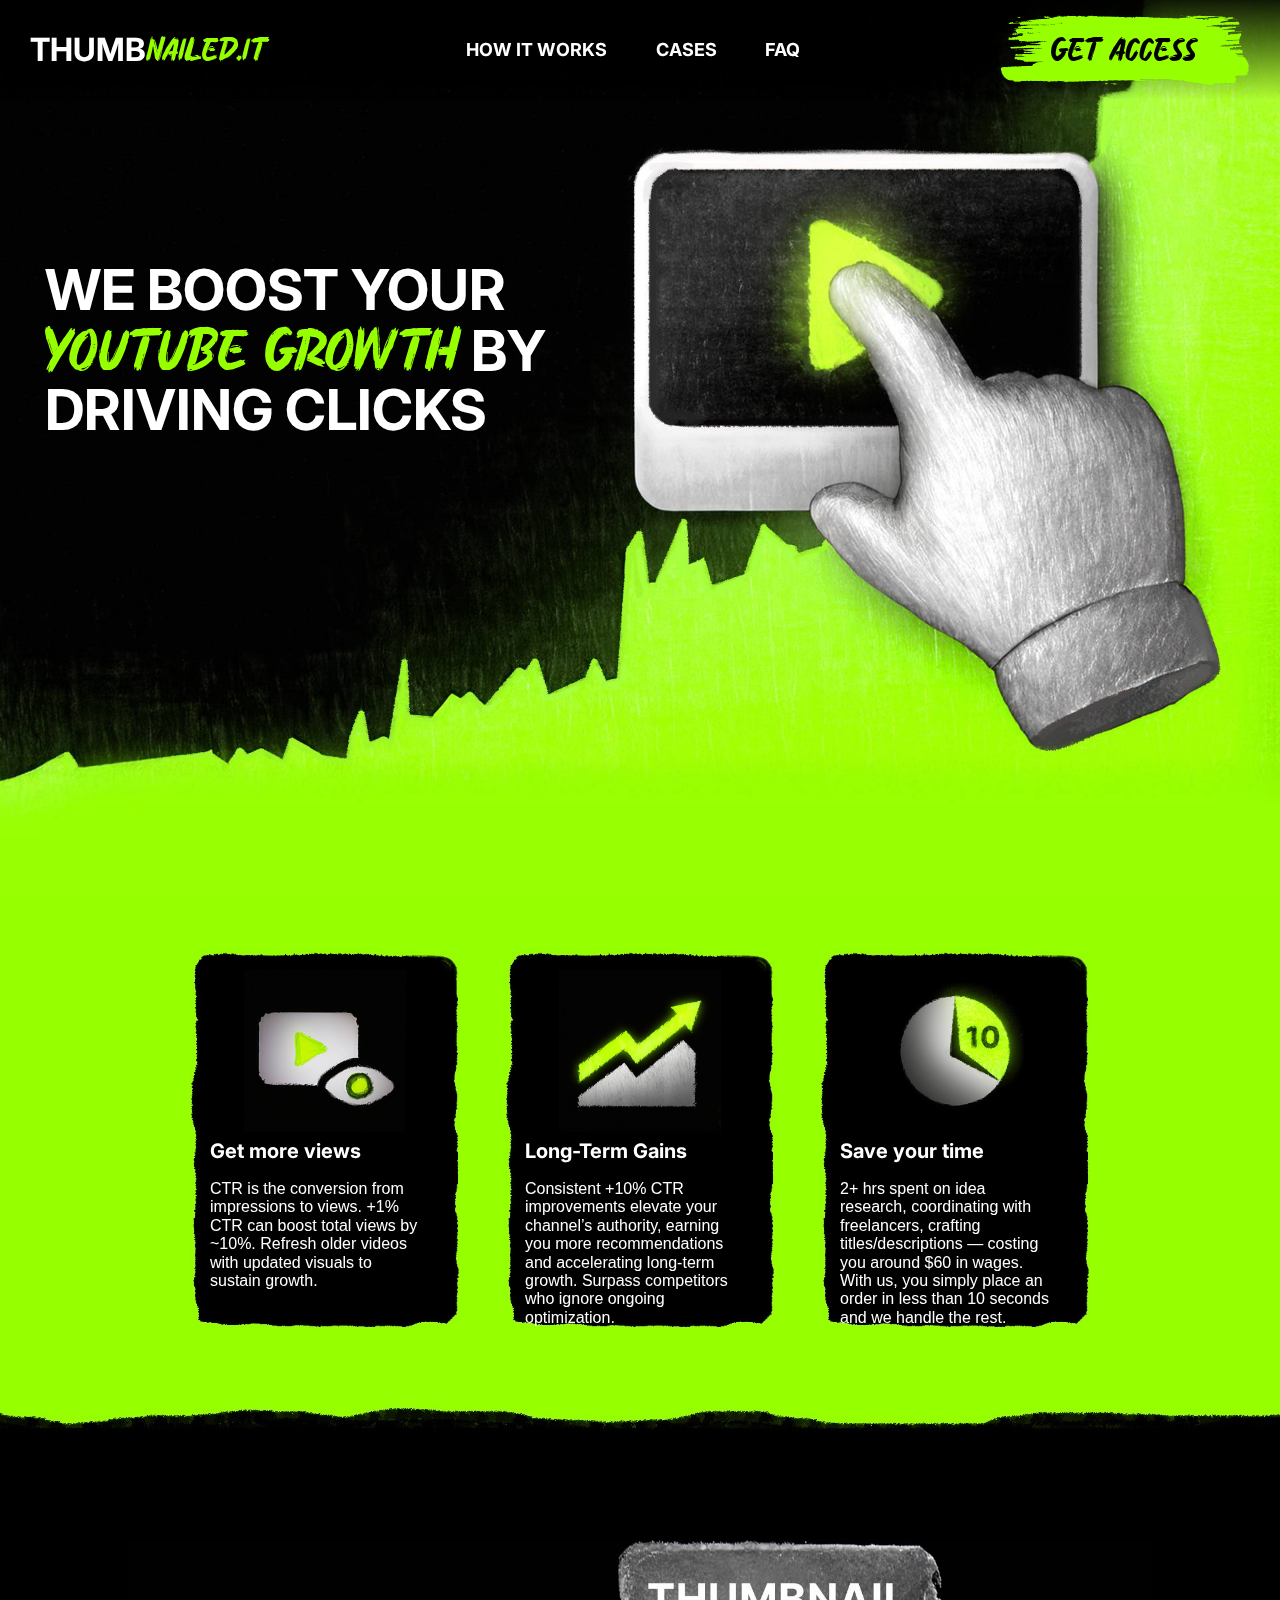
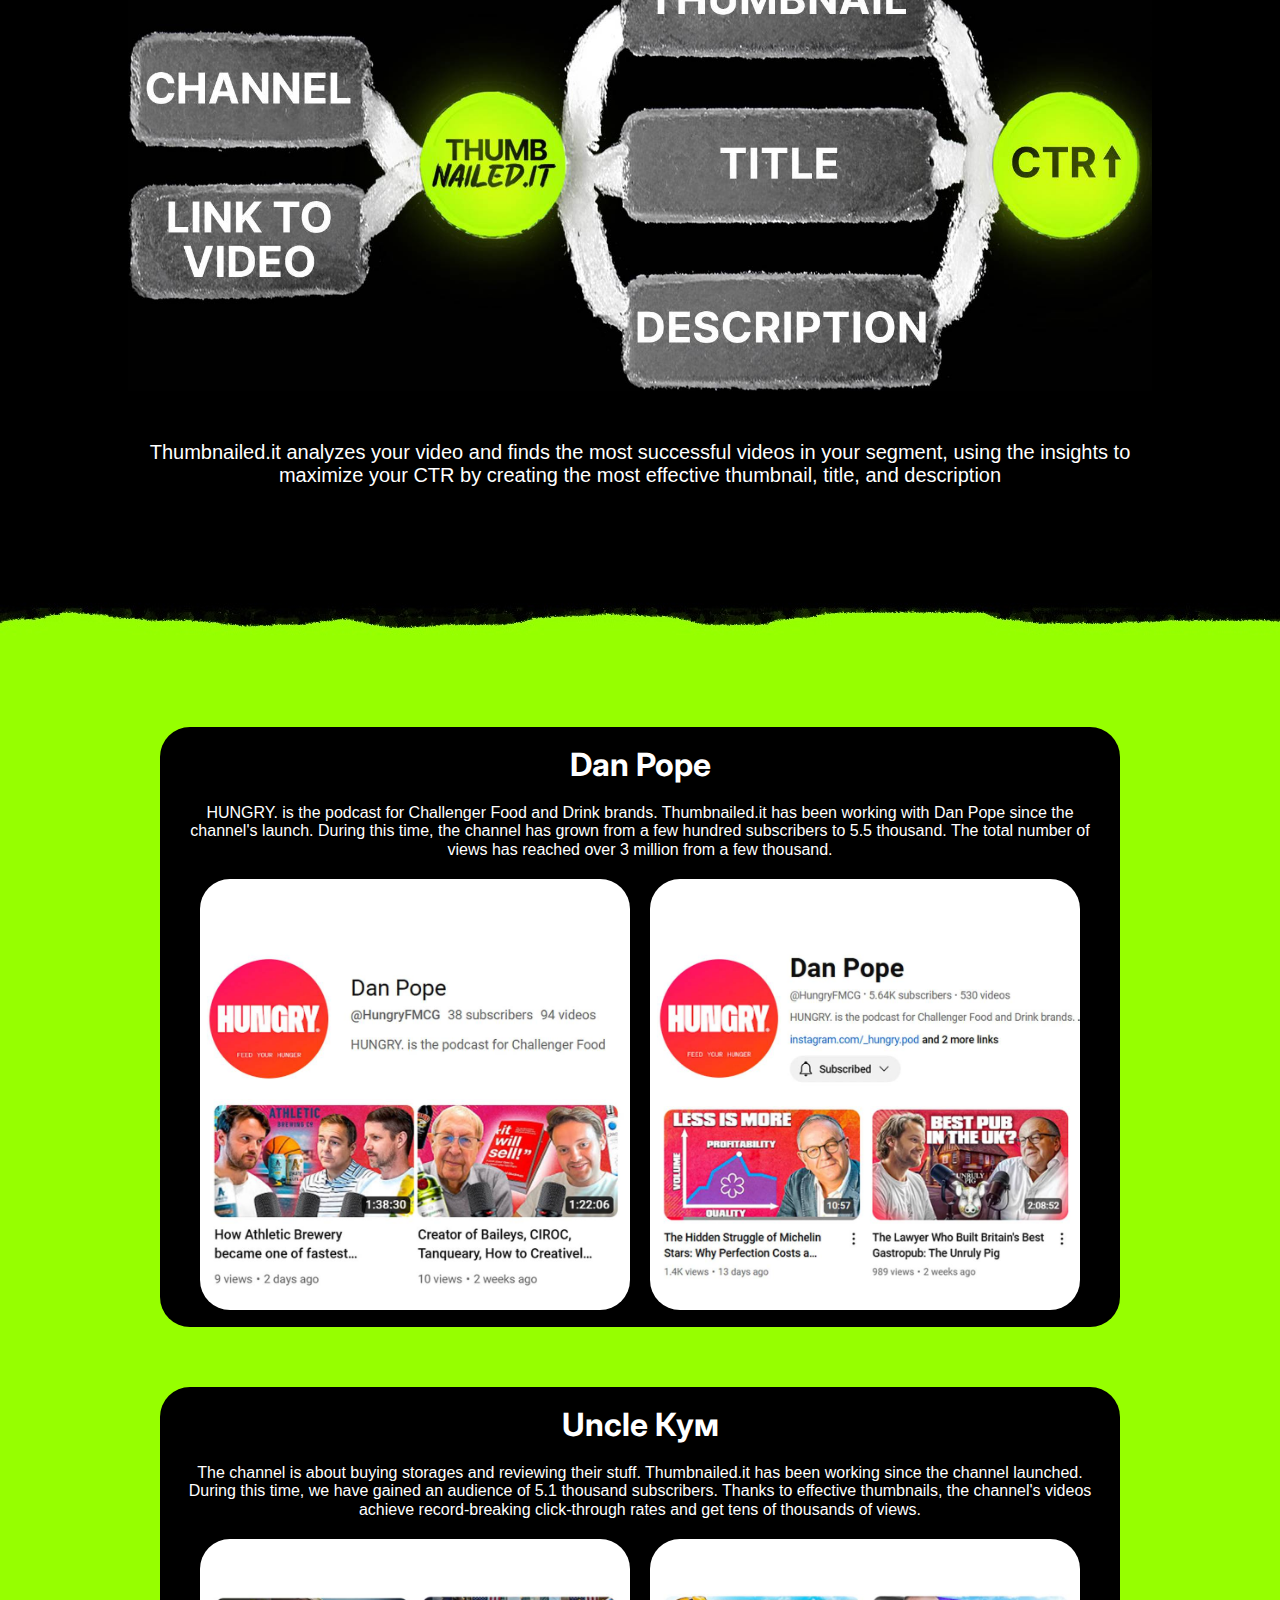
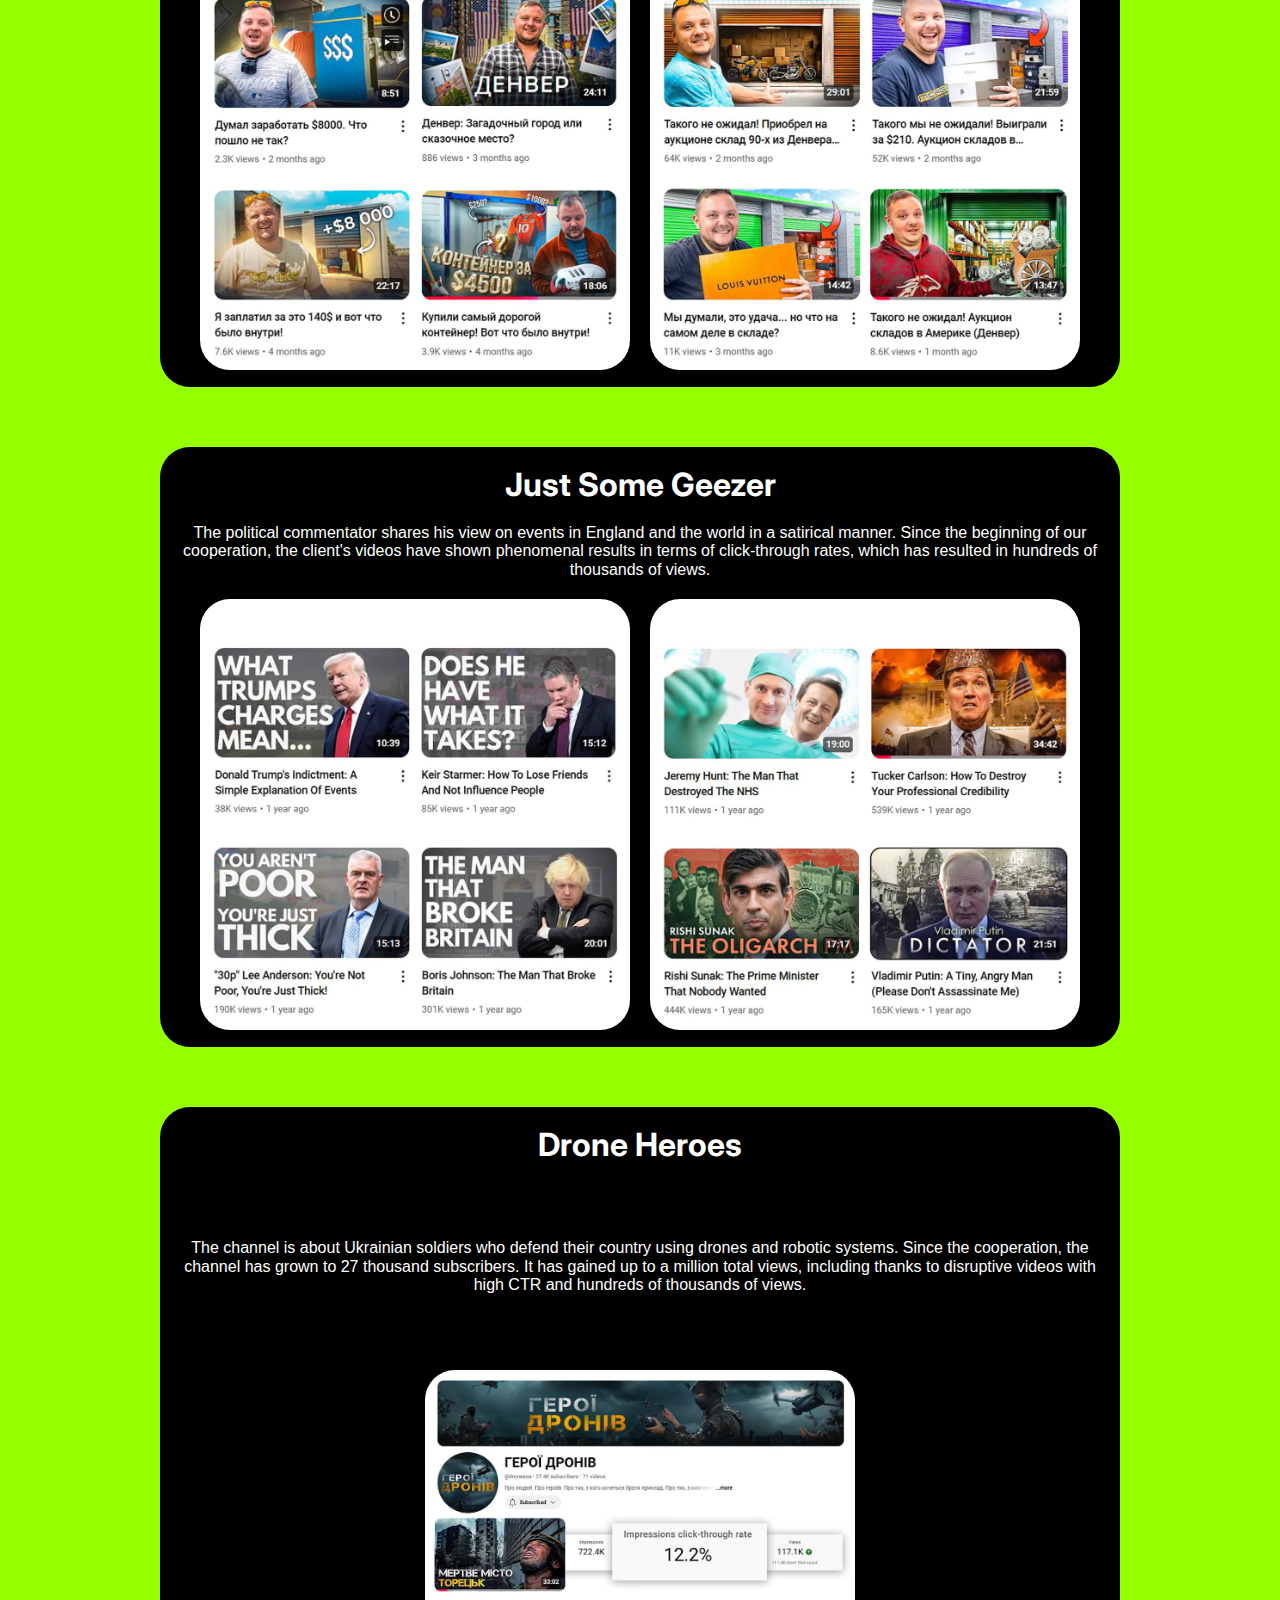
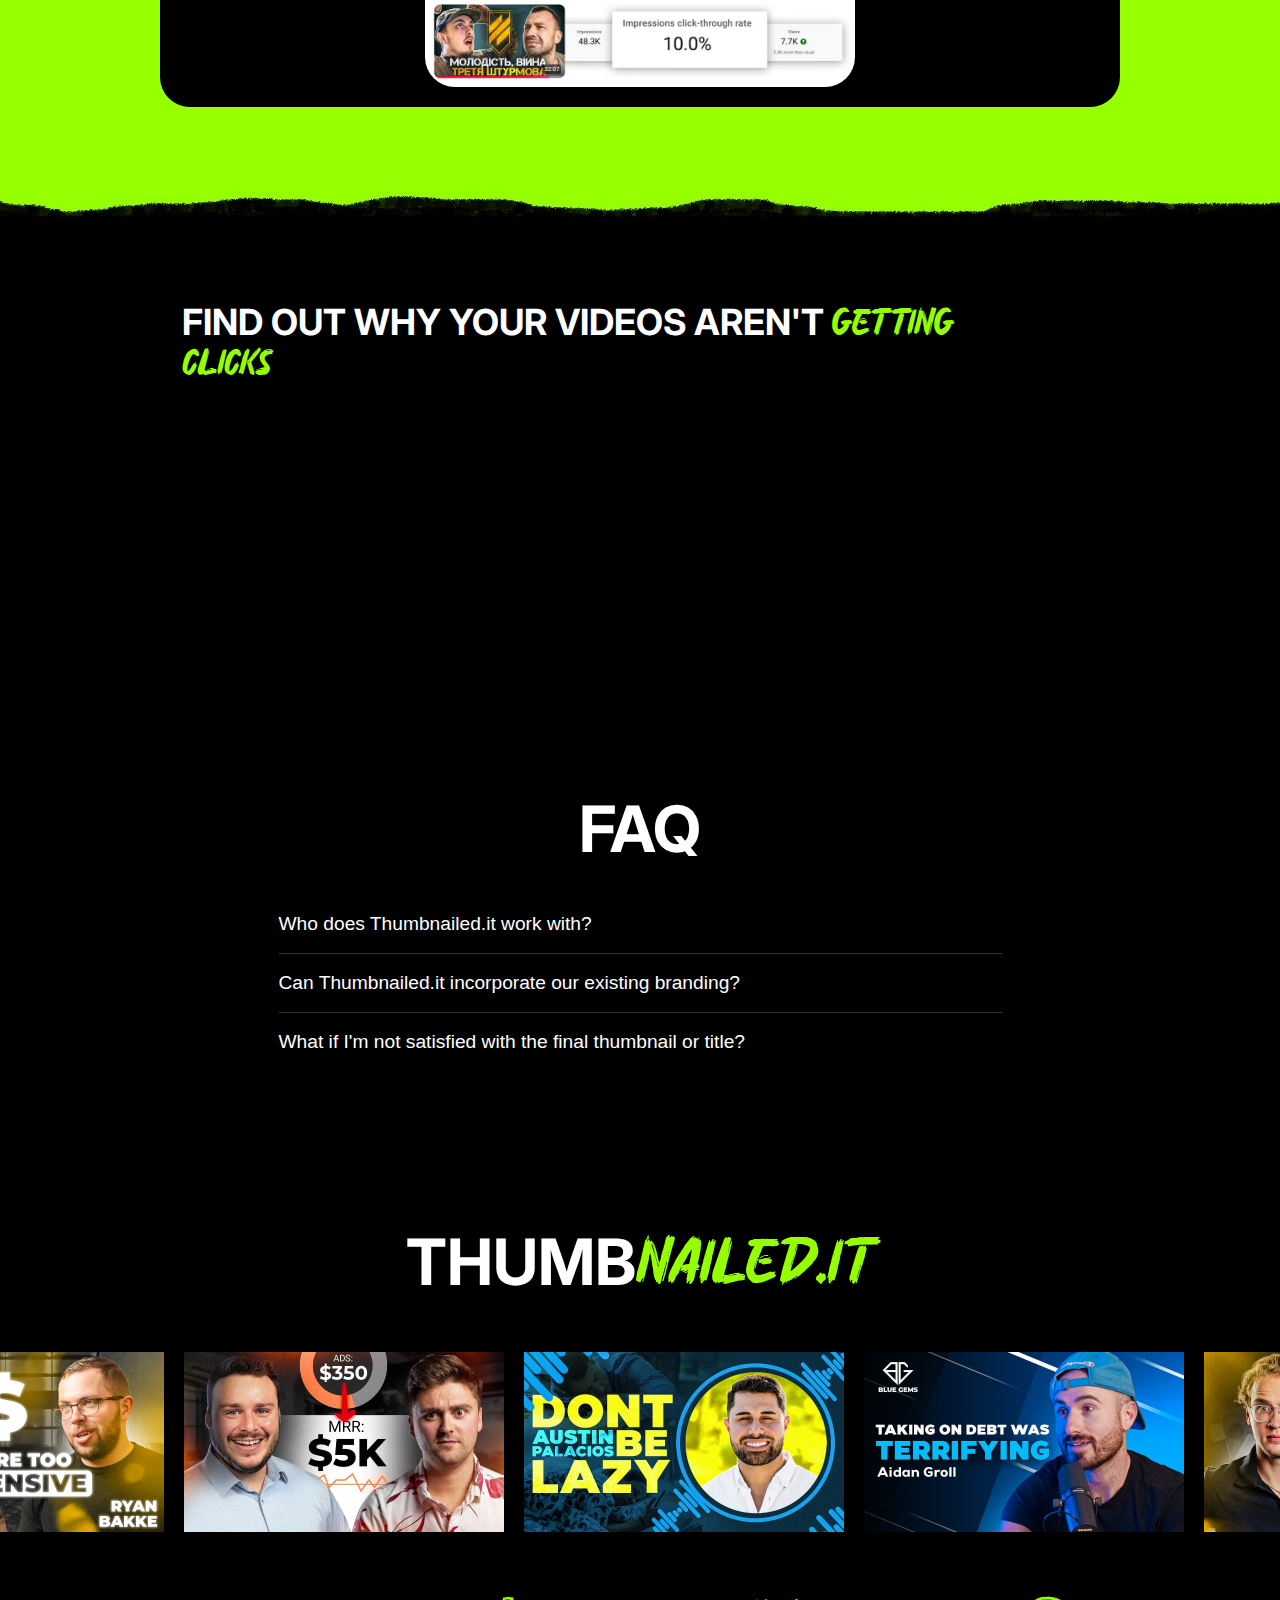
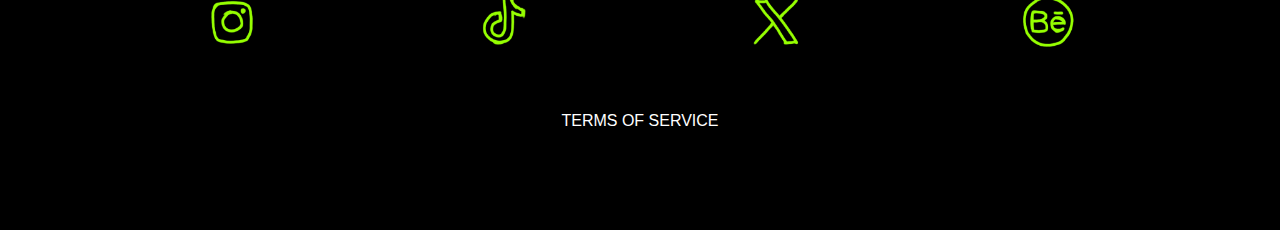
==== index.html @ be65de06 "some changes to check" ====
<!DOCTYPE html>
<html lang="en">
  <head>
    <meta charset="UTF-8" />
    <meta name="viewport" content="width=device-width, initial-scale=1.0" />
    <title>THUMBNAILED.IT</title>
    <link
      href="https://cdn.jsdelivr.net/npm/modern-normalize@2.0.0/modern-normalize.min.css"
      rel="stylesheet"
    />
    <link rel="preconnect" href="https://fonts.googleapis.com" />
    <link rel="preconnect" href="https://fonts.gstatic.com" crossorigin />
    <link
      href="https://fonts.googleapis.com/css2?family=Inter:wght@100..900&display=swap"
      rel="stylesheet"
    />
    <link rel="stylesheet" href="css/main.min.css" />
  </head>
  <body id="main-page">
    <header class="header">
      <div class="container">
        <a href="https://thumbnailed-it.com" class="header-logo__link link">
          <div class="header-logo">
            <p class="header-logo__left">THUMB</p>
            <p class="header-logo__right emp">NAILED.IT</p>
          </div>
        </a>
        <nav>
          <ul class="header-navigation__list list">
            <li class="header-navigation__item">
              <a class="header-navigation__link link" href="#process"
                >HOW IT WORKS</a
              >
            </li>
            <li class="header-navigation__item">
              <a class="header-navigation__link link" href="#cases">CASES</a>
            </li>
            <li class="header-navigation__item">
              <a class="header-navigation__link link" href="#faq">FAQ</a>
            </li>
          </ul>
        </nav>
        <a href="#waitlist" class="link">
          <div class="header-button">
            <p class="header-button__text emp">GET ACCESS</p>
          </div>
        </a>
      </div>
    </header>
    <main>
      <section class="hero">
        <!-- <h1 class="hero-title__mobile">
          MAXIMIZE YOUR
          <span class="hero-title__mobile-emp emp">YOUTUBE PERFORMANCE</span> BY
          OPTIMIZING CTR
        </h1>
        <h1 class="hero-title__desktop">
          MAXIMIZE YOUR
          <span class="hero-title__desktop-emp emp">YOUTUBE PERFORMANCE</span>
          BY OPTIMIZING CTR
        </h1> -->
        <h1 class="hero-title__mobile">
          WE BOOST YOUR
          <span class="hero-title__mobile-emp emp">YOUTUBE GROWTH</span> BY
          DRIVING CLICKS
        </h1>
        <h1 class="hero-title__desktop">
          WE BOOST YOUR
          <span class="hero-title__desktop-emp emp">YOUTUBE GROWTH</span>
          BY DRIVING CLICKS
        </h1>
      </section>
      <section class="benefits">
        <div class="container">
          <div class="benefits-card">
            <img
              class="background"
              src="./images/backgrounds/card-background.jpg"
              alt=""
            />
            <img
              class="card-image"
              src="./images/benefits/benefits-1.jpg"
              alt=""
            />
            <h3 class="card-title">Get more views</h3>
            <p class="card-text">
              CTR is the conversion from impressions to views. +1% CTR can boost
              total views by ~10%. Refresh older videos with updated visuals to
              sustain growth.
            </p>
          </div>
          <div class="benefits-card">
            <img
              class="background"
              src="./images/backgrounds/card-background.jpg"
              alt=""
            />
            <img
              class="card-image"
              src="./images/benefits/benefits-3.jpg"
              alt=""
            />
            <h3 class="card-title">Long-Term Gains</h3>
            <p class="card-text">
              Consistent +10% CTR improvements elevate your channel’s authority,
              earning you more recommendations and accelerating long-term
              growth. Surpass competitors who ignore ongoing optimization.
            </p>
          </div>
          <div class="benefits-card">
            <img
              class="background"
              src="./images/backgrounds/card-background.jpg"
              alt=""
            />
            <img
              class="card-image"
              src="./images/benefits/benefits-2.jpg"
              alt=""
            />
            <h3 class="card-title">Save your time</h3>
            <p class="card-text">
              2+ hrs spent on idea research, coordinating with freelancers,
              crafting titles/descriptions — costing you around $60 in wages.
              With us, you simply place an order in less than 10 seconds and we
              handle the rest.
            </p>
          </div>
        </div>
      </section>
      <div class="curvyline-greenblack"></div>
      <section class="process" id="process">
        <div class="process-container">
          <img
            class="process-desktop"
            src="./images/process/process-desktop.jpg"
            alt=""
          />
          <img
            class="process-mobile"
            src="./images/process/process-mobile.jpg"
            alt=""
          />
          <p class="process-text">
            Thumbnailed.it analyzes your video and finds the most successful
            videos in your segment, using the insights to maximize your CTR by
            creating the most effective thumbnail, title, and description
          </p>
        </div>
      </section>
      <div class="curvyline-blackgreen"></div>
      <section class="cases" id="cases">
        <div class="container">
          <div class="sticky-container">
            <div class="sticky-div">
              <p class="sticky-title">Dan Pope</p>
              <p class="sticky-text">
                HUNGRY. is the podcast for Challenger Food and Drink brands.
                Thumbnailed.it has been working with Dan Pope since the
                channel's launch. During this time, the channel has grown from a
                few hundred subscribers to 5.5 thousand. The total number of
                views has reached over 3 million from a few thousand.
              </p>
              <div class="sticky-wrap">
                <img
                  src="./images/cases/dan-pope-1.jpg"
                  alt=""
                  class="sticky-image"
                />
                <img
                  src="./images/cases/dan-pope-2.jpg"
                  alt=""
                  class="sticky-image"
                />
              </div>
            </div>
            <div class="sticky-div">
              <p class="sticky-title">Uncle Кум</p>
              <p class="sticky-text">
                The channel is about buying storages and reviewing their stuff.
                Thumbnailed.it has been working since the channel launched.
                During this time, we have gained an audience of 5.1 thousand
                subscribers. Thanks to effective thumbnails, the channel's
                videos achieve record-breaking click-through rates and get tens
                of thousands of views.
              </p>
              <div class="sticky-wrap">
                <img
                  src="./images/cases/uncle-1.jpg"
                  alt=""
                  class="sticky-image"
                />
                <img
                  src="./images/cases/uncle-2.jpg"
                  alt=""
                  class="sticky-image"
                />
              </div>
            </div>
            <div class="sticky-div">
              <p class="sticky-title">Just Some Geezer</p>
              <p class="sticky-text">
                The political commentator shares his view on events in England
                and the world in a satirical manner. Since the beginning of our
                cooperation, the client's videos have shown phenomenal results
                in terms of click-through rates, which has resulted in hundreds
                of thousands of views.
              </p>
              <div class="sticky-wrap">
                <img
                  src="./images/cases/craig-1.jpg"
                  alt=""
                  class="sticky-image"
                />
                <img
                  src="./images/cases/craig-2.jpg"
                  alt=""
                  class="sticky-image"
                />
              </div>
            </div>
            <div class="sticky-div">
              <p class="sticky-title">Drone Heroes</p>
              <p class="sticky-text">
                The channel is about Ukrainian soldiers who defend their country
                using drones and robotic systems. Since the cooperation, the
                channel has grown to 27 thousand subscribers. It has gained up
                to a million total views, including thanks to disruptive videos
                with high CTR and hundreds of thousands of views.
              </p>
              <div class="sticky-wrap">
                <img
                  src="./images/cases/drones.jpg"
                  alt=""
                  class="sticky-image"
                />
              </div>
            </div>
          </div>
        </div>
      </section>
      <div class="curvyline-greenblack"></div>
      <section class="waitlist">
        <div class="container">
          <div class="waitlist-form" id="waitlist">
            <p class="waitlist-form__title">
              FIND OUT WHY YOUR VIDEOS AREN'T
              <span class="waitlist-form__title-emp emp">GETTING CLICKS</span>
            </p>
            <iframe
              data-tally-src="https://tally.so/embed/nrGKxM?alignLeft=1&hideTitle=1&transparentBackground=1&dynamicHeight=1"
              loading="lazy"
              width="100%"
              height="100%"
              frameborder="0"
              marginheight="0"
              marginwidth="0"
              title="Wait List Form"
            ></iframe>
            <script>
              var d = document,
                w = "https://tally.so/widgets/embed.js",
                v = function () {
                  "undefined" != typeof Tally
                    ? Tally.loadEmbeds()
                    : d
                        .querySelectorAll("iframe[data-tally-src]:not([src])")
                        .forEach(function (e) {
                          e.src = e.dataset.tallySrc;
                        });
                };
              if ("undefined" != typeof Tally) v();
              else if (d.querySelector('script[src="' + w + '"]') == null) {
                var s = d.createElement("script");
                (s.src = w),
                  (s.onload = v),
                  (s.onerror = v),
                  d.body.appendChild(s);
              }
            </script>
          </div>
          <div class="waitlist-video">
            <div class="waitlist-video__player">
              <video
                autoplay
                muted
                loop
                playsinline
                src="./images/waitlist_video.mp4"
                width="100%"
                height="100%"
              ></video>
            </div>
          </div>
        </div>
      </section>
      <section class="faq">
        <div class="container">
          <div id="faq">
            <h1>FAQ</h1>
            <div class="faq-item pointer">
              <div class="faq-question">Who does Thumbnailed.it work with?</div>
              <div class="faq-answer">
                We are ready to optimize the performance of both channels that
                have already achieved a certain result and want to reach new
                heights, as well as channels that are just staring out. The key
                to success is quality content and consistency. No matter how
                high-quality the thumbnails are, if the video is gray noise, the
                channel wil not succeed under any circumstances. The same
                applies to those bloggers who caught fire with an idea but only
                lasted a couple of months.
              </div>
            </div>
            <div class="faq-item pointer">
              <div class="faq-question">
                Can Thumbnailed.it incorporate our existing branding?
              </div>
              <div class="faq-answer">
                Of course, we will simply design the concepts within your
                existing branding, using it as a basis.
              </div>
            </div>
            <div class="faq-item pointer">
              <div class="faq-question">
                What if I'm not satisfied with the final thumbnail or title?
              </div>
              <div class="faq-answer">
                Despite the fact that we create images with a focus on
                efficiency, everyone has their own design tastes. If you don't
                like the final result, you can make an unlimited number of
                revisions. Please note that in case of custom changes, we cannot
                guarantee maximum efficiency.
              </div>
            </div>
          </div>
        </div>
      </section>
    </main>
    <footer class="footer">
      <div class="footer-container">
        <a href="https://thumbnailed-it.com" class="footer-logo__link link">
          <div class="footer-logo">
            <p class="footer-logo__left">THUMB</p>
            <p class="footer-logo__right emp">NAILED.IT</p>
          </div>
        </a>
        <div class="footer-carousel">
          <div class="footer-carousel__track">
            <img src="./images/footer-carousel/1.jpg" alt="Image 1" />
            <img src="./images/footer-carousel/2.jpg" alt="Image 2" />
            <img src="./images/footer-carousel/3.jpg" alt="Image 3" />
            <img src="./images/footer-carousel/4.jpg" alt="Image 4" />
            <img src="./images/footer-carousel/5.jpg" alt="Image 5" />
            <img src="./images/footer-carousel/6.jpg" alt="Image 6" />
            <img src="./images/footer-carousel/7.jpg" alt="Image 7" />
            <img src="./images/footer-carousel/8.jpg" alt="Image 8" />
            <img src="./images/footer-carousel/9.jpg" alt="Image 9" />
            <img src="./images/footer-carousel/10.jpg" alt="Image 10" />
            <img src="./images/footer-carousel/11.jpg" alt="Image 11" />
            <img src="./images/footer-carousel/12.jpg" alt="Image 12" />
          </div>
        </div>
        <div class="footer-socials__list">
          <a
            href="https://www.instagram.com/thumbnailed.lt/"
            class="footer-socials__image link"
            ><img src="./images/socials-icons/logo-instagram.png" alt=""
          /></a>
          <a
            href="https://www.tiktok.com/@thumbnailed.lt"
            class="footer-socials__image link"
            ><img src="./images/socials-icons/logo-tiktok.png" alt=""
          /></a>
          <a href="https://x.com/" class="footer-socials__image link"
            ><img src="./images/socials-icons/logo-twitter.png" alt=""
          /></a>
          <a href="https://www.behance.net/" class="footer-socials__image link"
            ><img src="./images/socials-icons/logo-behance.png" alt=""
          /></a>
        </div>
        <a href="terms-of-service.html" class="footer-terms__link link"
          >TERMS OF SERVICE</a
        >
      </div>
    </footer>
    <script src="./js/faq.js"></script>
    <script src="./js/footer-carousel.js"></script>
  </body>
</html>
---- css/main.min.css ----
html{scroll-behavior:smooth}@font-face{font-family:"Inter";src:url("../fonts/Inter.woff2") format("woff2"),url("../fonts/Inter.woff") format("woff"),url("../fonts/Inter.ttf") format("truetype");font-weight:normal;font-style:normal;font-display:swap}@font-face{font-family:"HYPEGOALS";src:url("../fonts/HYPEGOALS.woff2") format("woff2"),url("../fonts/HYPEGOALS.woff") format("woff"),url("../fonts/HYPEGOALS.TTF") format("truetype");font-weight:normal;font-style:normal;font-display:swap}body{font-family:"Inter",sans-serif;font-weight:normal;font-style:normal;-webkit-font-smoothing:antialiased;-moz-osx-font-smoothing:grayscale;text-rendering:optimizeLegibility;color:var(--white);background-color:var(--black)}body::-webkit-scrollbar{display:none}.emp{font-family:"HYPEGOALS",sans-serif;font-weight:normal;font-style:normal;-webkit-font-smoothing:antialiased;-moz-osx-font-smoothing:grayscale;text-rendering:optimizeLegibility;letter-spacing:normal;color:var(--green)}.list{list-style:none}.link{text-decoration:none}.pointer{cursor:pointer}.no-scroll{overflow:hidden}p,h1,h2,h3,h4,h5,h6{margin:0;padding:0}ul{margin:0;padding:0}img{display:block;max-width:100%;height:auto}:root{--black: #000000;--white: #ffffff;--green: #96ff00}.container{width:100%;padding-left:15px;padding-right:15px;margin-left:auto;margin-right:auto}@media screen and (min-width: 320px){.container{width:320px}}@media screen and (min-width: 425px){.container{width:425px}}@media screen and (min-width: 768px){.container{width:768px;padding-left:30px;padding-right:30px}}@media screen and (min-width: 1024px){.container{width:1024px}}@media screen and (min-width: 1440px){.container{width:1440px;padding-left:45px;padding-right:45px}}.header{background:linear-gradient(to bottom, rgba(0, 0, 0, 0.9) 0%, rgba(0, 0, 0, 0) 100%)}#main-page .header{position:fixed;top:0;left:0;right:0;z-index:1000}.header .container{display:flex;justify-content:center;align-items:center;width:100%;height:80px}@media screen and (min-width: 320px){.header .container{justify-content:space-between}}@media screen and (min-width: 768px){.header .container{height:100px}}.header-logo{display:none}@media screen and (min-width: 320px){.header-logo{display:flex;justify-content:center;align-items:center}}.header-logo__link{padding-top:15px;padding-bottom:15px}@media screen and (min-width: 320px){.header-logo__left{font-size:16px;font-weight:700;color:var(--white)}}@media screen and (min-width: 425px){.header-logo__left{font-size:20px}}@media screen and (min-width: 768px){.header-logo__left{font-size:27px}}@media screen and (min-width: 1024px){.header-logo__left{font-size:32px}}@media screen and (min-width: 320px){.header-logo__right{font-size:19px}}@media screen and (min-width: 425px){.header-logo__right{font-size:23px}}@media screen and (min-width: 768px){.header-logo__right{font-size:32px}}@media screen and (min-width: 1024px){.header-logo__right{font-size:35px}}.header-navigation__list{display:none}@media screen and (min-width: 1024px){.header-navigation__list{display:flex;justify-content:center;align-items:center;gap:calc(30px + 30*(100vw - 1024px)/416)}}.header-navigation__link{font-size:18px;font-weight:700;color:var(--white)}@media screen and (min-width: 1440px){.header-navigation__link{font-size:22px}}.header-button{display:flex;justify-content:center;align-items:center;background-image:url(..//../images/button-background/header-button.png);background-repeat:no-repeat;background-size:cover;background-position:center;width:150px;height:40px;transition-property:scale;transition-duration:300ms;transition-timing-function:cubic-bezier(0.44, 0, 0.56, 1)}@media screen and (min-width: 320px){.header-button{width:125px;height:36px}}@media screen and (min-width: 425px){.header-button{width:150px;height:40px}}@media screen and (min-width: 768px){.header-button{width:200px;height:57px}}@media screen and (min-width: 1024px){.header-button{width:250px;height:72px}}.header-button:hover{scale:1.05}.header-button__text{font-size:23px;color:var(--black)}@media screen and (min-width: 320px){.header-button__text{font-size:19px}}@media screen and (min-width: 425px){.header-button__text{font-size:23px}}@media screen and (min-width: 768px){.header-button__text{font-size:32px}}@media screen and (min-width: 1024px){.header-button__text{font-size:35px}}.hero{width:100%;height:100vh;display:flex;justify-content:center;align-items:center;background-image:url(..//../images/hero/hero-mobile.jpg);background-size:cover;background-position:center}@media screen and (min-width: 680px){.hero{background-image:url(..//../images/hero/hero-smalldesktop.jpg)}}@media screen and (min-width: 768px){.hero{justify-content:start;padding-left:45px;padding-bottom:200px}}@media screen and (min-width: 1440px){.hero{background-image:url(..//../images/hero/hero-desktop.jpg);padding-bottom:250px}}.hero-title__mobile{position:absolute;top:15%;left:50%;transform:translateX(-50%);text-shadow:4px 4px 10px rgba(0,0,0,.8),0px 0px 15px rgba(0,0,0,.6);line-height:1;width:85%;font-size:8vw;text-align:center}@media screen and (min-width: 768px){.hero-title__mobile{display:none}}.hero-title__mobile-emp{font-size:9.4vw}.hero-title__desktop{display:none}@media screen and (min-width: 768px){.hero-title__desktop{line-height:1;display:block;width:44%;font-size:5vw}}@media screen and (min-width: 1024px){.hero-title__desktop{width:48%;font-size:4.4vw}}@media screen and (min-width: 768px){.hero-title__desktop-emp{font-size:5.8vw}}@media screen and (min-width: 1024px){.hero-title__desktop-emp{font-size:5vw}}.benefits{background-color:var(--green);height:fit-content}@media screen and (min-width: 425px){.benefits{padding-top:50px;padding-bottom:50px}}@media screen and (min-width: 1440px){.benefits{padding-top:100px;padding-bottom:100px}}.benefits .container{display:flex;justify-content:space-between;align-items:center;flex-direction:column}@media screen and (min-width: 768px){.benefits .container{flex-direction:row;max-width:720px}}@media screen and (min-width: 1024px){.benefits .container{max-width:960px}}@media screen and (min-width: 1440px){.benefits .container{max-width:1350px}}.benefits-card{position:relative;overflow:hidden;aspect-ratio:393/552;width:100%}@media screen and (min-width: 320px){.benefits-card{width:270px}}@media screen and (min-width: 425px){.benefits-card{width:360px}}@media screen and (min-width: 768px){.benefits-card{width:210px}}@media screen and (min-width: 1024px){.benefits-card{width:270px}}@media screen and (min-width: 1440px){.benefits-card{width:393px}}.benefits-card .background{position:absolute;top:0;left:0;width:100%;height:100%;object-fit:cover;z-index:1}.benefits-card .card-image{position:absolute;left:50%;transform:translateX(-50%);z-index:2;width:70%;top:15px}@media screen and (min-width: 320px){.benefits-card .card-image{width:70%;top:20px}}@media screen and (min-width: 425px){.benefits-card .card-image{width:70%;top:20px}}@media screen and (min-width: 768px){.benefits-card .card-image{width:70%;top:10px}}@media screen and (min-width: 1024px){.benefits-card .card-image{width:60%;top:20px}}@media screen and (min-width: 1440px){.benefits-card .card-image{width:70%}}.benefits-card .card-title{position:absolute;font-size:18px;font-weight:bold;z-index:2;top:220px;left:20px}@media screen and (min-width: 320px){.benefits-card .card-title{top:200px;left:20px}}@media screen and (min-width: 425px){.benefits-card .card-title{top:300px;left:30px;font-size:24px}}@media screen and (min-width: 768px){.benefits-card .card-title{top:160px;left:20px;font-size:18px}}@media screen and (min-width: 1024px){.benefits-card .card-title{top:190px;left:20px;font-size:20px}}@media screen and (min-width: 1440px){.benefits-card .card-title{top:300px;left:30px;font-size:32px}}.benefits-card .card-text{position:absolute;width:80%;z-index:2;top:260px;left:20px}@media screen and (min-width: 320px){.benefits-card .card-text{top:240px;left:20px}}@media screen and (min-width: 425px){.benefits-card .card-text{top:350px;left:30px}}@media screen and (min-width: 768px){.benefits-card .card-text{top:190px;left:20px;font-size:12px}}@media screen and (min-width: 1024px){.benefits-card .card-text{top:230px;left:20px;font-size:16px}}@media screen and (min-width: 1440px){.benefits-card .card-text{top:380px;left:30px;font-size:18px}}.curvyline-greenblack{width:100%;height:60px;background-image:url(..//../images/backgrounds/backgroundline-1.jpg);background-repeat:no-repeat;background-size:cover;background-position:center}.curvyline-blackgreen{width:100%;height:60px;background-image:url(..//../images/backgrounds/backgroundline-2.jpg);background-repeat:no-repeat;background-size:cover;background-position:center}.process-container{display:flex;flex-direction:column;align-items:center;padding-top:100px;padding-bottom:100px}.process-desktop{display:none}@media screen and (min-width: 768px){.process-desktop{display:block;width:80%;height:auto;max-width:1440px;margin-bottom:50px}}.process-mobile{width:80%;height:auto;max-width:690px;margin-bottom:30px}@media(min-width: 767px){.process-mobile{display:none}}.process-text{width:80%;text-align:center}@media screen and (min-width: 320px){.process-text{font-size:14px;max-width:390px}}@media screen and (min-width: 425px){.process-text{font-size:16px;max-width:690px}}@media screen and (min-width: 768px){.process-text{font-size:18px;max-width:960px}}@media screen and (min-width: 1024px){.process-text{max-width:1024px;font-size:20px}}html{scroll-padding-top:80px}.cases{background-color:var(--green)}.cases .container{display:flex;flex-direction:column;align-items:center}.sticky-container{position:relative;height:fit-content;padding-top:20px}.sticky-div{display:flex;justify-content:space-between;align-items:center;flex-direction:column;gap:20px;position:sticky;top:80px;aspect-ratio:1200/684;width:100%;height:fit-content;margin:30px 0;padding:20px;background-color:var(--black);border-radius:30px;font-size:1.5rem;z-index:1}@media screen and (min-width: 768px){.sticky-div{width:720px;height:500px;top:120px}}@media screen and (min-width: 1024px){.sticky-div{width:960px;height:600px;margin:60px 0}}@media screen and (min-width: 1440px){.sticky-div{width:1024px;height:640px}}@media screen and (max-width: 768px){.sticky-div{position:relative;top:auto}}.sticky-title{font-size:28px;font-weight:700}@media screen and (min-width: 768px){.sticky-title{font-size:32px}}.sticky-text{font-size:16px;text-align:center}@media screen and (min-width: 768px){.sticky-text{font-size:14px}}@media screen and (min-width: 1024px){.sticky-text{font-size:16px}}.sticky-wrap{display:flex;justify-content:center;align-items:center;gap:20px;flex-direction:column}@media screen and (min-width: 768px){.sticky-wrap{flex-direction:row}}.sticky-image{width:100%;border-radius:30px}@media screen and (min-width: 768px){.sticky-image{width:calc((100% - 60px)/2)}}.waitlist{padding-top:60px}.waitlist .container{display:flex;flex-direction:column;align-items:center;gap:30px}@media screen and (min-width: 1440px){.waitlist .container{flex-direction:row;gap:120px}}.waitlist .container .waitlist-form{display:flex;flex-direction:column;justify-content:center}.waitlist-form{width:100%;padding:15px}@media screen and (min-width: 1440px){.waitlist-form{width:calc((100% - 120px)/2)}}.waitlist-form__title{font-weight:700;line-height:1;margin-left:9px;margin-bottom:10px;font-size:24px}@media screen and (min-width: 425px){.waitlist-form__title{font-size:36px}}@media screen and (min-width: 768px){.waitlist-form__title{width:90%;font-size:48px}}@media screen and (min-width: 1024px){.waitlist-form__title{font-size:36px}}@media screen and (min-width: 1440px){.waitlist-form__title{font-size:48px}}@media screen and (min-width: 320px){.waitlist-form__title-emp{font-size:28px}}@media screen and (min-width: 425px){.waitlist-form__title-emp{font-size:42px}}@media screen and (min-width: 768px){.waitlist-form__title-emp{font-size:56px}}@media screen and (min-width: 1024px){.waitlist-form__title-emp{font-size:40px}}@media screen and (min-width: 1440px){.waitlist-form__title-emp{font-size:56px}}.waitlist-video{display:flex;align-items:center;width:90%}@media screen and (min-width: 768px){.waitlist-video{width:70%}}@media screen and (min-width: 1024px){.waitlist-video{width:50%}}@media screen and (min-width: 1440px){.waitlist-video{width:calc((100% - 120px)/2)}}.waitlist-video__player{width:90%}#faq{width:80%;margin:50px auto;text-align:center}#faq h1{font-size:64px;margin-bottom:30px}#faq .faq-item{text-align:left;border-bottom:1px solid rgba(255,255,255,.2);padding:15px 0}#faq .faq-item:last-child{border-bottom:none}#faq .faq-item .faq-question{font-size:1.2em}#faq .faq-item .faq-answer{font-size:1em;max-height:0;overflow:hidden;transition:max-height .3s ease,padding .3s ease;margin-top:0;padding:0 0;color:var(--white)}@media screen and (min-width: 425px){#faq{width:95%}#faq h1{font-size:50px}#faq .faq-item{padding:12px 0}#faq .faq-item .faq-question{font-size:1.1em}#faq .faq-item .faq-answer{font-size:1em}}@media screen and (min-width: 768px){#faq{width:85%}#faq h1{font-size:58px}#faq .faq-item{padding:15px 0}#faq .faq-item .faq-question{font-size:1.15em}#faq .faq-item .faq-answer{font-size:1.05em}}@media screen and (min-width: 1024px){#faq{width:75%}#faq h1{font-size:64px}#faq .faq-item{padding:18px 0}#faq .faq-item .faq-question{font-size:1.2em}#faq .faq-item .faq-answer{font-size:1.1em}}@media screen and (min-width: 1440px){#faq{margin:50px auto}#faq h1{font-size:64px;margin-bottom:30px}#faq .faq-item{padding:15px 0}#faq .faq-item .faq-question{font-size:1.2em}#faq .faq-item .faq-answer{font-size:1em}}.terms{padding-bottom:80px}.terms .container{width:100%;padding-left:30px;padding-right:30px}@media screen and (min-width: 425px){.terms .container{padding-left:50px;padding-right:50px}}@media screen and (min-width: 768px){.terms .container{padding-left:100px;padding-right:100px}}.terms__title{text-align:center;font-size:48px;color:var(--white);margin-bottom:20px}.terms__update-text{font-size:20px;color:var(--white);text-align:center;margin-bottom:30px}.terms__list{display:flex;flex-direction:column;gap:50px;padding:0px}.terms__item{display:flex;flex-direction:column;gap:10px}.terms__list-title{font-size:26px;color:var(--white)}.terms__list-subtitle{font-size:20px;color:var(--white)}.terms__list-text{color:var(--white);opacity:.8;text-align:justify}.terms__contactlist{display:flex;flex-direction:column;gap:5px;margin-left:20px}.terms__contactlist-text{display:flex;align-items:center;color:var(--white);opacity:.8}.terms__contactlist-text::before{display:block;content:"";width:5px;height:5px;border-radius:50%;background-color:var(--white);margin-right:10px}.footer-container{display:flex;flex-direction:column;align-items:center;width:100%;padding-top:60px;padding-bottom:60px}@media screen and (min-width: 768px){.footer-container{padding-top:80px;padding-bottom:80px}}@media screen and (min-width: 1024px){.footer-container{padding-top:100px;padding-bottom:100px}}.footer-logo{display:flex;justify-content:center;align-items:center}.footer-logo__link{display:block;margin-bottom:50px}.footer-logo__left{font-size:28px;font-weight:700;color:var(--white)}@media screen and (min-width: 320px){.footer-logo__left{font-size:32px}}@media screen and (min-width: 425px){.footer-logo__left{font-size:36px}}@media screen and (min-width: 768px){.footer-logo__left{font-size:58px}}@media screen and (min-width: 1024px){.footer-logo__left{font-size:64px}}.footer-logo__right{font-size:32px}@media screen and (min-width: 320px){.footer-logo__right{font-size:36px}}@media screen and (min-width: 425px){.footer-logo__right{font-size:42px}}@media screen and (min-width: 768px){.footer-logo__right{font-size:64px}}@media screen and (min-width: 1024px){.footer-logo__right{font-size:70px}}.footer-carousel{width:calc(100% + 90px);max-width:100vw;display:flex;overflow:hidden;margin-left:-45px;margin-right:-45px;margin-bottom:50px}.footer-carousel__track{display:flex;gap:20px;white-space:nowrap}.footer-carousel img{flex-shrink:0;object-fit:cover;width:144px;height:81px}@media screen and (min-width: 425px){.footer-carousel img{width:160px;height:90px}}@media screen and (min-width: 768px){.footer-carousel img{width:240px;height:135px}}@media screen and (min-width: 1024px){.footer-carousel img{width:320px;height:180px}}.footer-socials__list{display:flex;align-items:center;justify-content:space-between;width:100%;margin-bottom:50px}@media screen and (min-width: 320px){.footer-socials__list{max-width:80vw}}@media screen and (min-width: 425px){.footer-socials__list{min-width:90vw}}@media screen and (min-width: 768px){.footer-socials__list{min-width:70vw}}@media screen and (min-width: 1024px){.footer-socials__list{max-width:60vw}}.footer-socials__image{width:60px;height:60px}@media screen and (min-width: 425px){.footer-socials__image{width:80px;height:80px}}.footer-terms__link{color:var(--white)}/*# sourceMappingURL=main.min.css.map */
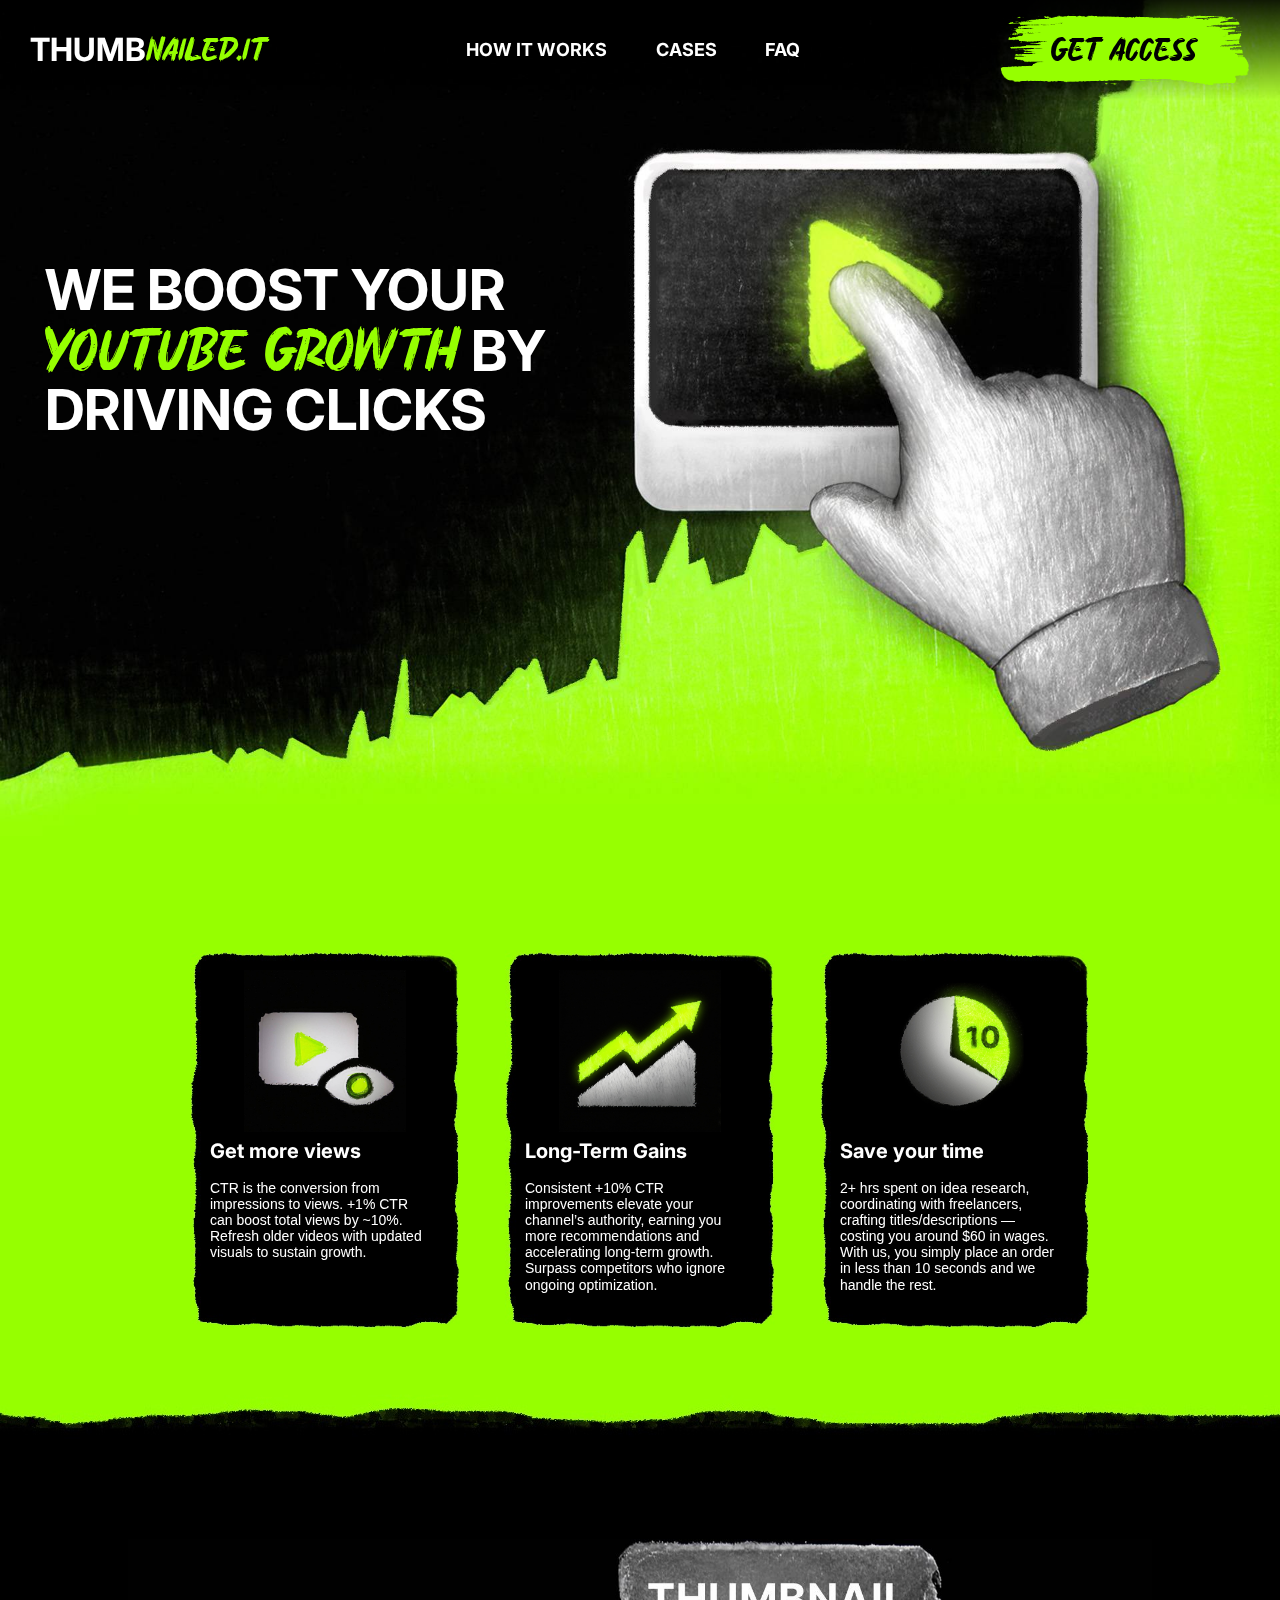
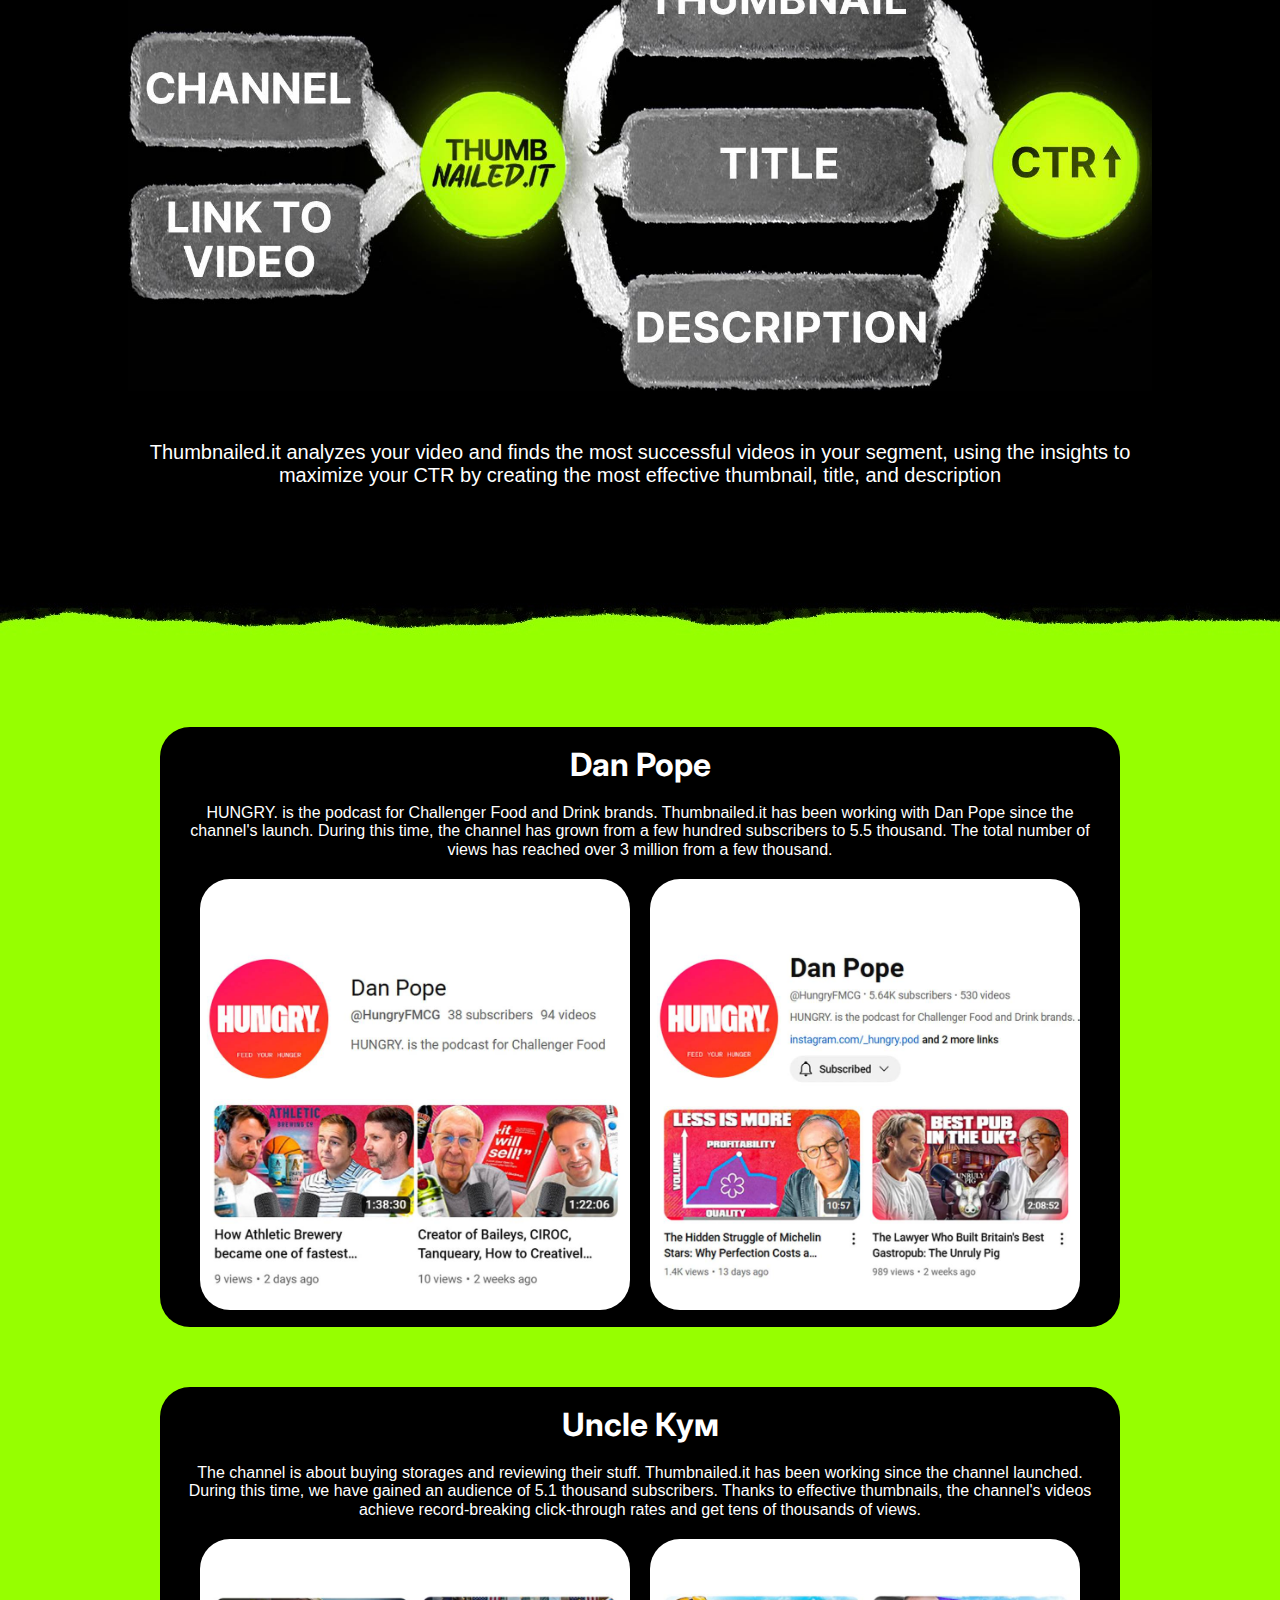
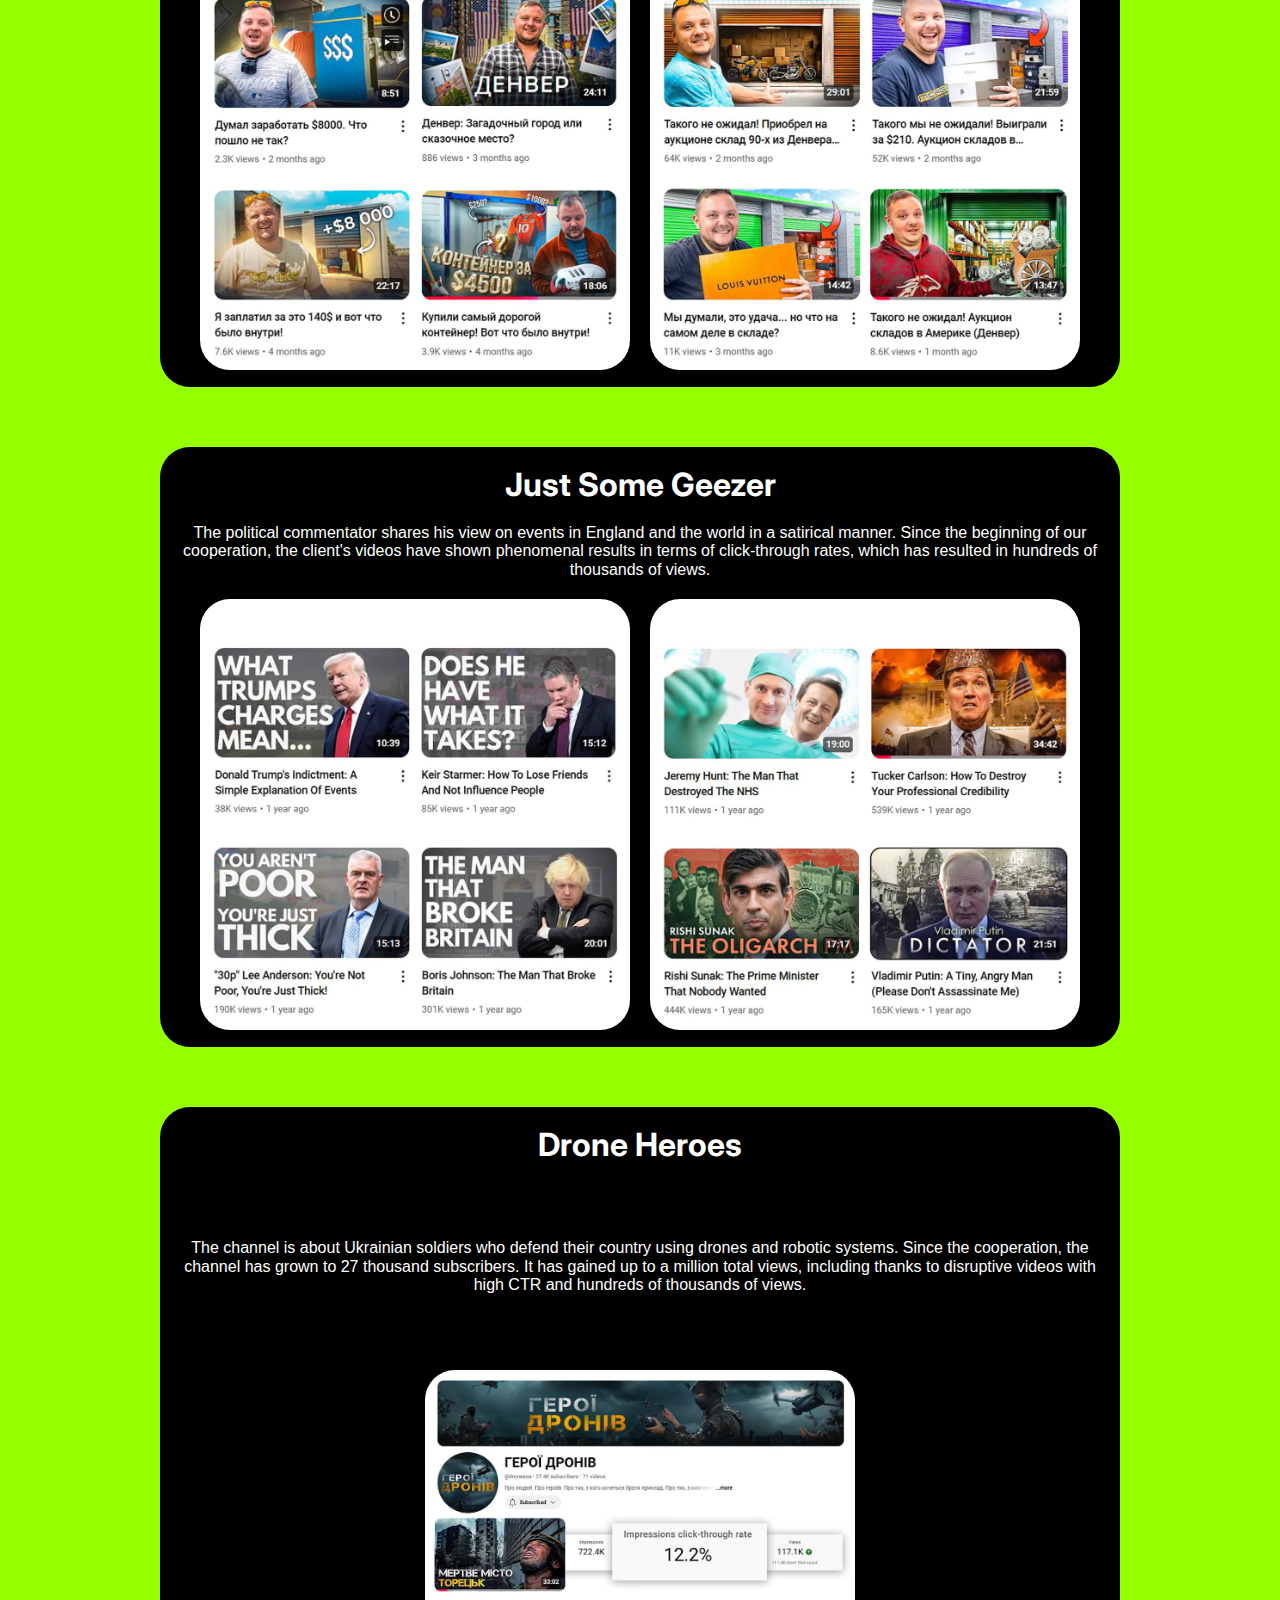
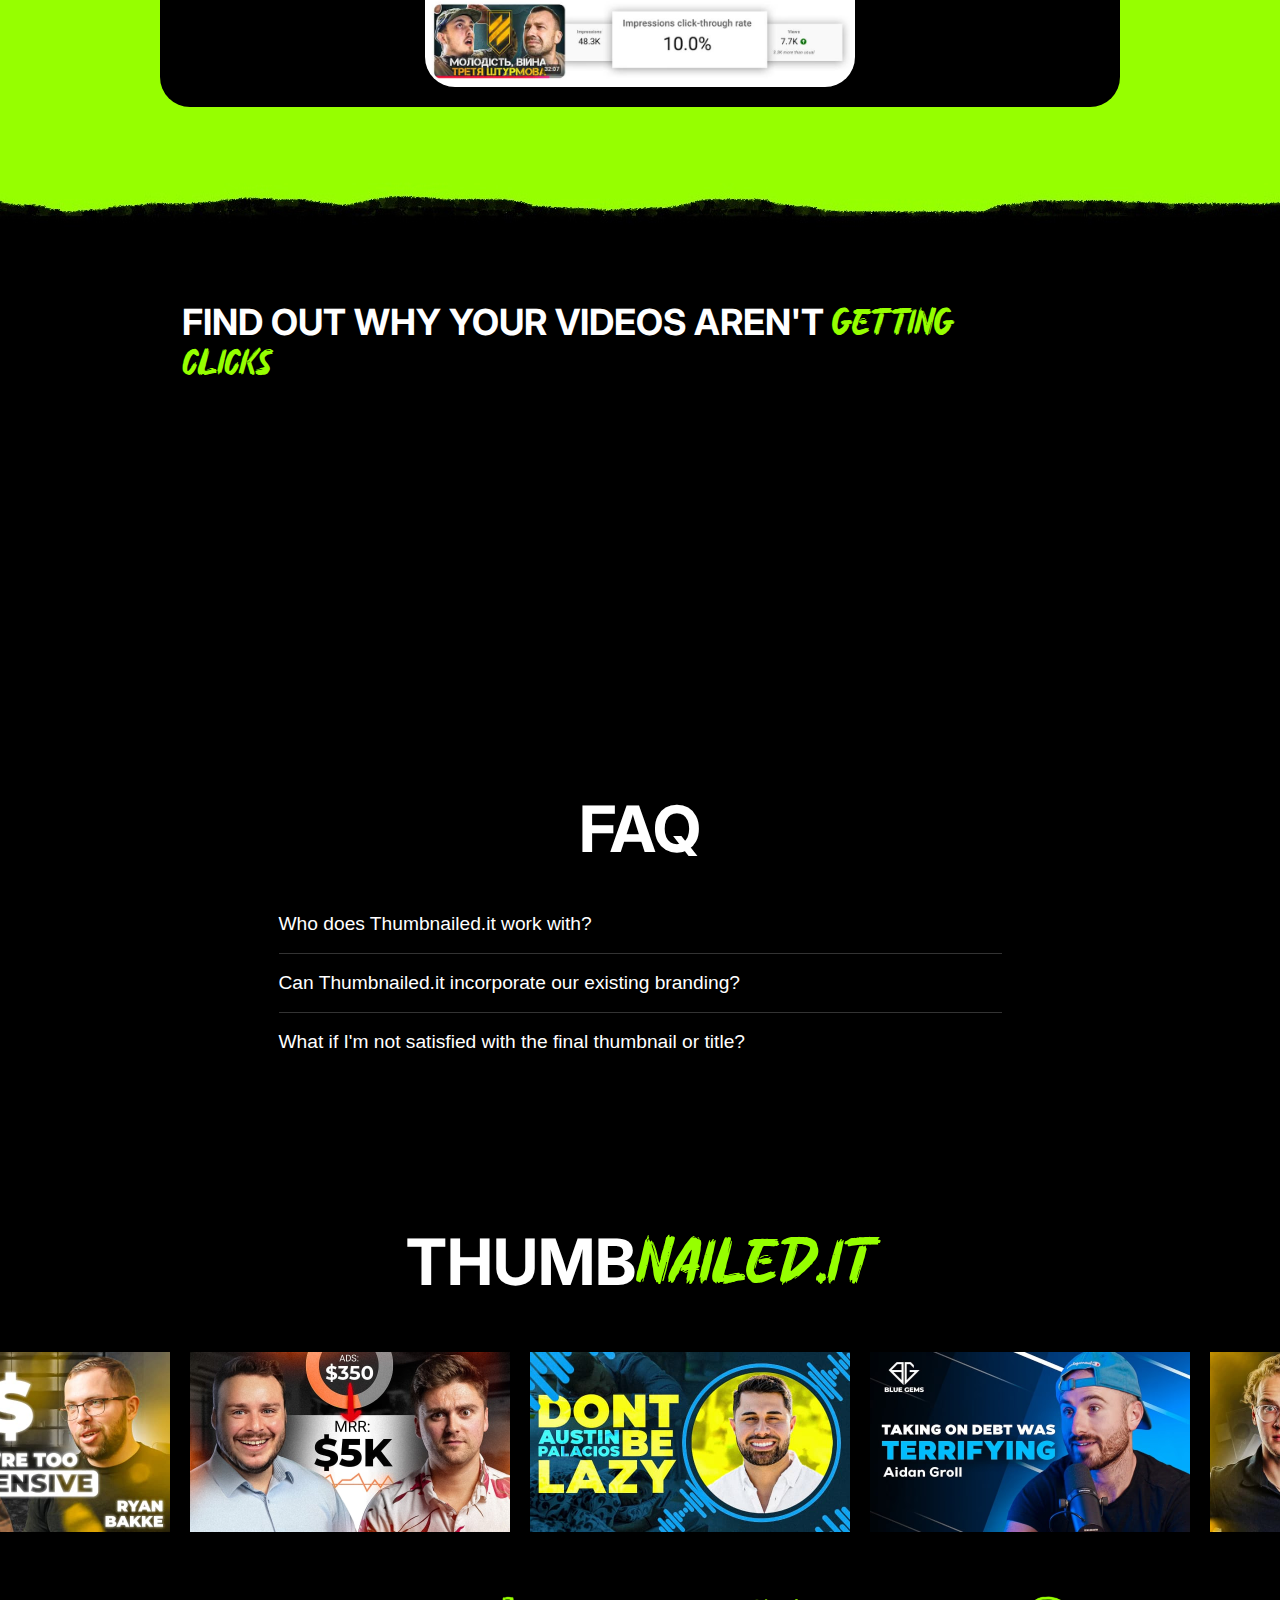
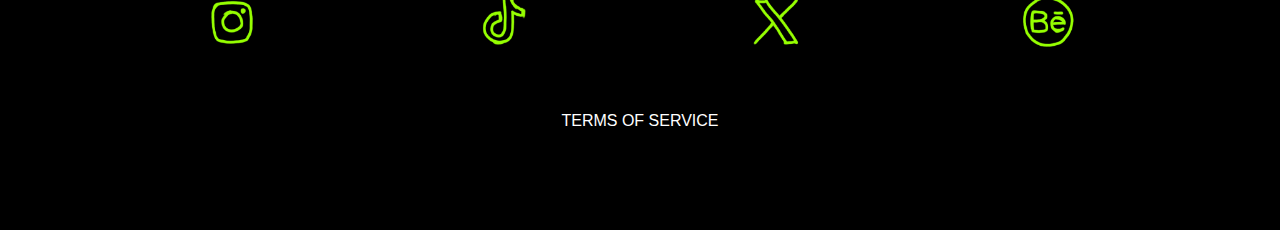
==== commit 60f45058: "Google traction tag added" ====
--- a/index.html
+++ b/index.html
@@ -4,6 +4,19 @@
     <meta charset="UTF-8" />
     <meta name="viewport" content="width=device-width, initial-scale=1.0" />
     <title>THUMBNAILED.IT</title>
+    <script
+      async
+      src="https://www.googletagmanager.com/gtag/js?id=G-VZZ5M1EF36"
+    ></script>
+    <script>
+      window.dataLayer = window.dataLayer || [];
+      function gtag() {
+        dataLayer.push(arguments);
+      }
+      gtag("js", new Date());
+
+      gtag("config", "G-VZZ5M1EF36");
+    </script>
     <link
       href="https://cdn.jsdelivr.net/npm/modern-normalize@2.0.0/modern-normalize.min.css"
       rel="stylesheet"
--- a/css/main.min.css
+++ b/css/main.min.css
@@ -1 +1 @@
-html{scroll-behavior:smooth}@font-face{font-family:"Inter";src:url("../fonts/Inter.woff2") format("woff2"),url("../fonts/Inter.woff") format("woff"),url("../fonts/Inter.ttf") format("truetype");font-weight:normal;font-style:normal;font-display:swap}@font-face{font-family:"HYPEGOALS";src:url("../fonts/HYPEGOALS.woff2") format("woff2"),url("../fonts/HYPEGOALS.woff") format("woff"),url("../fonts/HYPEGOALS.TTF") format("truetype");font-weight:normal;font-style:normal;font-display:swap}body{font-family:"Inter",sans-serif;font-weight:normal;font-style:normal;-webkit-font-smoothing:antialiased;-moz-osx-font-smoothing:grayscale;text-rendering:optimizeLegibility;color:var(--white);background-color:var(--black)}body::-webkit-scrollbar{display:none}.emp{font-family:"HYPEGOALS",sans-serif;font-weight:normal;font-style:normal;-webkit-font-smoothing:antialiased;-moz-osx-font-smoothing:grayscale;text-rendering:optimizeLegibility;letter-spacing:normal;color:var(--green)}.list{list-style:none}.link{text-decoration:none}.pointer{cursor:pointer}.no-scroll{overflow:hidden}p,h1,h2,h3,h4,h5,h6{margin:0;padding:0}ul{margin:0;padding:0}img{display:block;max-width:100%;height:auto}:root{--black: #000000;--white: #ffffff;--green: #96ff00}.container{width:100%;padding-left:15px;padding-right:15px;margin-left:auto;margin-right:auto}@media screen and (min-width: 320px){.container{width:320px}}@media screen and (min-width: 425px){.container{width:425px}}@media screen and (min-width: 768px){.container{width:768px;padding-left:30px;padding-right:30px}}@media screen and (min-width: 1024px){.container{width:1024px}}@media screen and (min-width: 1440px){.container{width:1440px;padding-left:45px;padding-right:45px}}.header{background:linear-gradient(to bottom, rgba(0, 0, 0, 0.9) 0%, rgba(0, 0, 0, 0) 100%)}#main-page .header{position:fixed;top:0;left:0;right:0;z-index:1000}.header .container{display:flex;justify-content:center;align-items:center;width:100%;height:80px}@media screen and (min-width: 320px){.header .container{justify-content:space-between}}@media screen and (min-width: 768px){.header .container{height:100px}}.header-logo{display:none}@media screen and (min-width: 320px){.header-logo{display:flex;justify-content:center;align-items:center}}.header-logo__link{padding-top:15px;padding-bottom:15px}@media screen and (min-width: 320px){.header-logo__left{font-size:16px;font-weight:700;color:var(--white)}}@media screen and (min-width: 425px){.header-logo__left{font-size:20px}}@media screen and (min-width: 768px){.header-logo__left{font-size:27px}}@media screen and (min-width: 1024px){.header-logo__left{font-size:32px}}@media screen and (min-width: 320px){.header-logo__right{font-size:19px}}@media screen and (min-width: 425px){.header-logo__right{font-size:23px}}@media screen and (min-width: 768px){.header-logo__right{font-size:32px}}@media screen and (min-width: 1024px){.header-logo__right{font-size:35px}}.header-navigation__list{display:none}@media screen and (min-width: 1024px){.header-navigation__list{display:flex;justify-content:center;align-items:center;gap:calc(30px + 30*(100vw - 1024px)/416)}}.header-navigation__link{font-size:18px;font-weight:700;color:var(--white)}@media screen and (min-width: 1440px){.header-navigation__link{font-size:22px}}.header-button{display:flex;justify-content:center;align-items:center;background-image:url(..//../images/button-background/header-button.png);background-repeat:no-repeat;background-size:cover;background-position:center;width:150px;height:40px;transition-property:scale;transition-duration:300ms;transition-timing-function:cubic-bezier(0.44, 0, 0.56, 1)}@media screen and (min-width: 320px){.header-button{width:125px;height:36px}}@media screen and (min-width: 425px){.header-button{width:150px;height:40px}}@media screen and (min-width: 768px){.header-button{width:200px;height:57px}}@media screen and (min-width: 1024px){.header-button{width:250px;height:72px}}.header-button:hover{scale:1.05}.header-button__text{font-size:23px;color:var(--black)}@media screen and (min-width: 320px){.header-button__text{font-size:19px}}@media screen and (min-width: 425px){.header-button__text{font-size:23px}}@media screen and (min-width: 768px){.header-button__text{font-size:32px}}@media screen and (min-width: 1024px){.header-button__text{font-size:35px}}.hero{width:100%;height:100vh;display:flex;justify-content:center;align-items:center;background-image:url(..//../images/hero/hero-mobile.jpg);background-size:cover;background-position:center}@media screen and (min-width: 680px){.hero{background-image:url(..//../images/hero/hero-smalldesktop.jpg)}}@media screen and (min-width: 768px){.hero{justify-content:start;padding-left:45px;padding-bottom:200px}}@media screen and (min-width: 1440px){.hero{background-image:url(..//../images/hero/hero-desktop.jpg);padding-bottom:250px}}.hero-title__mobile{position:absolute;top:15%;left:50%;transform:translateX(-50%);text-shadow:4px 4px 10px rgba(0,0,0,.8),0px 0px 15px rgba(0,0,0,.6);line-height:1;width:85%;font-size:8vw;text-align:center}@media screen and (min-width: 768px){.hero-title__mobile{display:none}}.hero-title__mobile-emp{font-size:9.4vw}.hero-title__desktop{display:none}@media screen and (min-width: 768px){.hero-title__desktop{line-height:1;display:block;width:44%;font-size:5vw}}@media screen and (min-width: 1024px){.hero-title__desktop{width:48%;font-size:4.4vw}}@media screen and (min-width: 768px){.hero-title__desktop-emp{font-size:5.8vw}}@media screen and (min-width: 1024px){.hero-title__desktop-emp{font-size:5vw}}.benefits{background-color:var(--green);height:fit-content}@media screen and (min-width: 425px){.benefits{padding-top:50px;padding-bottom:50px}}@media screen and (min-width: 1440px){.benefits{padding-top:100px;padding-bottom:100px}}.benefits .container{display:flex;justify-content:space-between;align-items:center;flex-direction:column}@media screen and (min-width: 768px){.benefits .container{flex-direction:row;max-width:720px}}@media screen and (min-width: 1024px){.benefits .container{max-width:960px}}@media screen and (min-width: 1440px){.benefits .container{max-width:1350px}}.benefits-card{position:relative;overflow:hidden;aspect-ratio:393/552;width:100%}@media screen and (min-width: 320px){.benefits-card{width:270px}}@media screen and (min-width: 425px){.benefits-card{width:360px}}@media screen and (min-width: 768px){.benefits-card{width:210px}}@media screen and (min-width: 1024px){.benefits-card{width:270px}}@media screen and (min-width: 1440px){.benefits-card{width:393px}}.benefits-card .background{position:absolute;top:0;left:0;width:100%;height:100%;object-fit:cover;z-index:1}.benefits-card .card-image{position:absolute;left:50%;transform:translateX(-50%);z-index:2;width:70%;top:15px}@media screen and (min-width: 320px){.benefits-card .card-image{width:70%;top:20px}}@media screen and (min-width: 425px){.benefits-card .card-image{width:70%;top:20px}}@media screen and (min-width: 768px){.benefits-card .card-image{width:70%;top:10px}}@media screen and (min-width: 1024px){.benefits-card .card-image{width:60%;top:20px}}@media screen and (min-width: 1440px){.benefits-card .card-image{width:70%}}.benefits-card .card-title{position:absolute;font-size:18px;font-weight:bold;z-index:2;top:220px;left:20px}@media screen and (min-width: 320px){.benefits-card .card-title{top:200px;left:20px}}@media screen and (min-width: 425px){.benefits-card .card-title{top:300px;left:30px;font-size:24px}}@media screen and (min-width: 768px){.benefits-card .card-title{top:160px;left:20px;font-size:18px}}@media screen and (min-width: 1024px){.benefits-card .card-title{top:190px;left:20px;font-size:20px}}@media screen and (min-width: 1440px){.benefits-card .card-title{top:300px;left:30px;font-size:32px}}.benefits-card .card-text{position:absolute;width:80%;z-index:2;top:260px;left:20px}@media screen and (min-width: 320px){.benefits-card .card-text{top:240px;left:20px}}@media screen and (min-width: 425px){.benefits-card .card-text{top:350px;left:30px}}@media screen and (min-width: 768px){.benefits-card .card-text{top:190px;left:20px;font-size:12px}}@media screen and (min-width: 1024px){.benefits-card .card-text{top:230px;left:20px;font-size:16px}}@media screen and (min-width: 1440px){.benefits-card .card-text{top:380px;left:30px;font-size:18px}}.curvyline-greenblack{width:100%;height:60px;background-image:url(..//../images/backgrounds/backgroundline-1.jpg);background-repeat:no-repeat;background-size:cover;background-position:center}.curvyline-blackgreen{width:100%;height:60px;background-image:url(..//../images/backgrounds/backgroundline-2.jpg);background-repeat:no-repeat;background-size:cover;background-position:center}.process-container{display:flex;flex-direction:column;align-items:center;padding-top:100px;padding-bottom:100px}.process-desktop{display:none}@media screen and (min-width: 768px){.process-desktop{display:block;width:80%;height:auto;max-width:1440px;margin-bottom:50px}}.process-mobile{width:80%;height:auto;max-width:690px;margin-bottom:30px}@media(min-width: 767px){.process-mobile{display:none}}.process-text{width:80%;text-align:center}@media screen and (min-width: 320px){.process-text{font-size:14px;max-width:390px}}@media screen and (min-width: 425px){.process-text{font-size:16px;max-width:690px}}@media screen and (min-width: 768px){.process-text{font-size:18px;max-width:960px}}@media screen and (min-width: 1024px){.process-text{max-width:1024px;font-size:20px}}html{scroll-padding-top:80px}.cases{background-color:var(--green)}.cases .container{display:flex;flex-direction:column;align-items:center}.sticky-container{position:relative;height:fit-content;padding-top:20px}.sticky-div{display:flex;justify-content:space-between;align-items:center;flex-direction:column;gap:20px;position:sticky;top:80px;aspect-ratio:1200/684;width:100%;height:fit-content;margin:30px 0;padding:20px;background-color:var(--black);border-radius:30px;font-size:1.5rem;z-index:1}@media screen and (min-width: 768px){.sticky-div{width:720px;height:500px;top:120px}}@media screen and (min-width: 1024px){.sticky-div{width:960px;height:600px;margin:60px 0}}@media screen and (min-width: 1440px){.sticky-div{width:1024px;height:640px}}@media screen and (max-width: 768px){.sticky-div{position:relative;top:auto}}.sticky-title{font-size:28px;font-weight:700}@media screen and (min-width: 768px){.sticky-title{font-size:32px}}.sticky-text{font-size:16px;text-align:center}@media screen and (min-width: 768px){.sticky-text{font-size:14px}}@media screen and (min-width: 1024px){.sticky-text{font-size:16px}}.sticky-wrap{display:flex;justify-content:center;align-items:center;gap:20px;flex-direction:column}@media screen and (min-width: 768px){.sticky-wrap{flex-direction:row}}.sticky-image{width:100%;border-radius:30px}@media screen and (min-width: 768px){.sticky-image{width:calc((100% - 60px)/2)}}.waitlist{padding-top:60px}.waitlist .container{display:flex;flex-direction:column;align-items:center;gap:30px}@media screen and (min-width: 1440px){.waitlist .container{flex-direction:row;gap:120px}}.waitlist .container .waitlist-form{display:flex;flex-direction:column;justify-content:center}.waitlist-form{width:100%;padding:15px}@media screen and (min-width: 1440px){.waitlist-form{width:calc((100% - 120px)/2)}}.waitlist-form__title{font-weight:700;line-height:1;margin-left:9px;margin-bottom:10px;font-size:24px}@media screen and (min-width: 425px){.waitlist-form__title{font-size:36px}}@media screen and (min-width: 768px){.waitlist-form__title{width:90%;font-size:48px}}@media screen and (min-width: 1024px){.waitlist-form__title{font-size:36px}}@media screen and (min-width: 1440px){.waitlist-form__title{font-size:48px}}@media screen and (min-width: 320px){.waitlist-form__title-emp{font-size:28px}}@media screen and (min-width: 425px){.waitlist-form__title-emp{font-size:42px}}@media screen and (min-width: 768px){.waitlist-form__title-emp{font-size:56px}}@media screen and (min-width: 1024px){.waitlist-form__title-emp{font-size:40px}}@media screen and (min-width: 1440px){.waitlist-form__title-emp{font-size:56px}}.waitlist-video{display:flex;align-items:center;width:90%}@media screen and (min-width: 768px){.waitlist-video{width:70%}}@media screen and (min-width: 1024px){.waitlist-video{width:50%}}@media screen and (min-width: 1440px){.waitlist-video{width:calc((100% - 120px)/2)}}.waitlist-video__player{width:90%}#faq{width:80%;margin:50px auto;text-align:center}#faq h1{font-size:64px;margin-bottom:30px}#faq .faq-item{text-align:left;border-bottom:1px solid rgba(255,255,255,.2);padding:15px 0}#faq .faq-item:last-child{border-bottom:none}#faq .faq-item .faq-question{font-size:1.2em}#faq .faq-item .faq-answer{font-size:1em;max-height:0;overflow:hidden;transition:max-height .3s ease,padding .3s ease;margin-top:0;padding:0 0;color:var(--white)}@media screen and (min-width: 425px){#faq{width:95%}#faq h1{font-size:50px}#faq .faq-item{padding:12px 0}#faq .faq-item .faq-question{font-size:1.1em}#faq .faq-item .faq-answer{font-size:1em}}@media screen and (min-width: 768px){#faq{width:85%}#faq h1{font-size:58px}#faq .faq-item{padding:15px 0}#faq .faq-item .faq-question{font-size:1.15em}#faq .faq-item .faq-answer{font-size:1.05em}}@media screen and (min-width: 1024px){#faq{width:75%}#faq h1{font-size:64px}#faq .faq-item{padding:18px 0}#faq .faq-item .faq-question{font-size:1.2em}#faq .faq-item .faq-answer{font-size:1.1em}}@media screen and (min-width: 1440px){#faq{margin:50px auto}#faq h1{font-size:64px;margin-bottom:30px}#faq .faq-item{padding:15px 0}#faq .faq-item .faq-question{font-size:1.2em}#faq .faq-item .faq-answer{font-size:1em}}.terms{padding-bottom:80px}.terms .container{width:100%;padding-left:30px;padding-right:30px}@media screen and (min-width: 425px){.terms .container{padding-left:50px;padding-right:50px}}@media screen and (min-width: 768px){.terms .container{padding-left:100px;padding-right:100px}}.terms__title{text-align:center;font-size:48px;color:var(--white);margin-bottom:20px}.terms__update-text{font-size:20px;color:var(--white);text-align:center;margin-bottom:30px}.terms__list{display:flex;flex-direction:column;gap:50px;padding:0px}.terms__item{display:flex;flex-direction:column;gap:10px}.terms__list-title{font-size:26px;color:var(--white)}.terms__list-subtitle{font-size:20px;color:var(--white)}.terms__list-text{color:var(--white);opacity:.8;text-align:justify}.terms__contactlist{display:flex;flex-direction:column;gap:5px;margin-left:20px}.terms__contactlist-text{display:flex;align-items:center;color:var(--white);opacity:.8}.terms__contactlist-text::before{display:block;content:"";width:5px;height:5px;border-radius:50%;background-color:var(--white);margin-right:10px}.footer-container{display:flex;flex-direction:column;align-items:center;width:100%;padding-top:60px;padding-bottom:60px}@media screen and (min-width: 768px){.footer-container{padding-top:80px;padding-bottom:80px}}@media screen and (min-width: 1024px){.footer-container{padding-top:100px;padding-bottom:100px}}.footer-logo{display:flex;justify-content:center;align-items:center}.footer-logo__link{display:block;margin-bottom:50px}.footer-logo__left{font-size:28px;font-weight:700;color:var(--white)}@media screen and (min-width: 320px){.footer-logo__left{font-size:32px}}@media screen and (min-width: 425px){.footer-logo__left{font-size:36px}}@media screen and (min-width: 768px){.footer-logo__left{font-size:58px}}@media screen and (min-width: 1024px){.footer-logo__left{font-size:64px}}.footer-logo__right{font-size:32px}@media screen and (min-width: 320px){.footer-logo__right{font-size:36px}}@media screen and (min-width: 425px){.footer-logo__right{font-size:42px}}@media screen and (min-width: 768px){.footer-logo__right{font-size:64px}}@media screen and (min-width: 1024px){.footer-logo__right{font-size:70px}}.footer-carousel{width:calc(100% + 90px);max-width:100vw;display:flex;overflow:hidden;margin-left:-45px;margin-right:-45px;margin-bottom:50px}.footer-carousel__track{display:flex;gap:20px;white-space:nowrap}.footer-carousel img{flex-shrink:0;object-fit:cover;width:144px;height:81px}@media screen and (min-width: 425px){.footer-carousel img{width:160px;height:90px}}@media screen and (min-width: 768px){.footer-carousel img{width:240px;height:135px}}@media screen and (min-width: 1024px){.footer-carousel img{width:320px;height:180px}}.footer-socials__list{display:flex;align-items:center;justify-content:space-between;width:100%;margin-bottom:50px}@media screen and (min-width: 320px){.footer-socials__list{max-width:80vw}}@media screen and (min-width: 425px){.footer-socials__list{min-width:90vw}}@media screen and (min-width: 768px){.footer-socials__list{min-width:70vw}}@media screen and (min-width: 1024px){.footer-socials__list{max-width:60vw}}.footer-socials__image{width:60px;height:60px}@media screen and (min-width: 425px){.footer-socials__image{width:80px;height:80px}}.footer-terms__link{color:var(--white)}/*# sourceMappingURL=main.min.css.map */+html{scroll-behavior:smooth}@font-face{font-family:"Inter";src:url("../fonts/Inter.woff2") format("woff2"),url("../fonts/Inter.woff") format("woff"),url("../fonts/Inter.ttf") format("truetype");font-weight:normal;font-style:normal;font-display:swap}@font-face{font-family:"HYPEGOALS";src:url("../fonts/HYPEGOALS.woff2") format("woff2"),url("../fonts/HYPEGOALS.woff") format("woff"),url("../fonts/HYPEGOALS.TTF") format("truetype");font-weight:normal;font-style:normal;font-display:swap}body{font-family:"Inter",sans-serif;font-weight:normal;font-style:normal;-webkit-font-smoothing:antialiased;-moz-osx-font-smoothing:grayscale;text-rendering:optimizeLegibility;color:var(--white);background-color:var(--black)}body::-webkit-scrollbar{display:none}.emp{font-family:"HYPEGOALS",sans-serif;font-weight:normal;font-style:normal;-webkit-font-smoothing:antialiased;-moz-osx-font-smoothing:grayscale;text-rendering:optimizeLegibility;letter-spacing:normal;color:var(--green)}.list{list-style:none}.link{text-decoration:none}.pointer{cursor:pointer}.no-scroll{overflow:hidden}p,h1,h2,h3,h4,h5,h6{margin:0;padding:0}ul{margin:0;padding:0}img{display:block;max-width:100%;height:auto}:root{--black: #000000;--white: #ffffff;--green: #96ff00}.container{width:100%;padding-left:15px;padding-right:15px;margin-left:auto;margin-right:auto}@media screen and (min-width: 320px){.container{width:320px}}@media screen and (min-width: 425px){.container{width:425px}}@media screen and (min-width: 768px){.container{width:768px;padding-left:30px;padding-right:30px}}@media screen and (min-width: 1024px){.container{width:1024px}}@media screen and (min-width: 1440px){.container{width:1440px;padding-left:45px;padding-right:45px}}.header{background:linear-gradient(to bottom, rgba(0, 0, 0, 0.9) 0%, rgba(0, 0, 0, 0) 100%)}#main-page .header{position:fixed;top:0;left:0;right:0;z-index:1000}.header .container{display:flex;justify-content:center;align-items:center;width:100%;height:80px}@media screen and (min-width: 320px){.header .container{justify-content:space-between}}@media screen and (min-width: 768px){.header .container{height:100px}}.header-logo{display:none}@media screen and (min-width: 320px){.header-logo{display:flex;justify-content:center;align-items:center}}.header-logo__link{padding-top:15px;padding-bottom:15px}@media screen and (min-width: 320px){.header-logo__left{font-size:16px;font-weight:700;color:var(--white)}}@media screen and (min-width: 425px){.header-logo__left{font-size:20px}}@media screen and (min-width: 768px){.header-logo__left{font-size:27px}}@media screen and (min-width: 1024px){.header-logo__left{font-size:32px}}@media screen and (min-width: 320px){.header-logo__right{font-size:19px}}@media screen and (min-width: 425px){.header-logo__right{font-size:23px}}@media screen and (min-width: 768px){.header-logo__right{font-size:32px}}@media screen and (min-width: 1024px){.header-logo__right{font-size:35px}}.header-navigation__list{display:none}@media screen and (min-width: 1024px){.header-navigation__list{display:flex;justify-content:center;align-items:center;gap:calc(30px + 30*(100vw - 1024px)/416)}}.header-navigation__link{font-size:18px;font-weight:700;color:var(--white)}@media screen and (min-width: 1440px){.header-navigation__link{font-size:22px}}.header-button{display:flex;justify-content:center;align-items:center;background-image:url(..//../images/button-background/header-button.png);background-repeat:no-repeat;background-size:cover;background-position:center;width:150px;height:40px;transition-property:scale;transition-duration:300ms;transition-timing-function:cubic-bezier(0.44, 0, 0.56, 1)}@media screen and (min-width: 320px){.header-button{width:125px;height:36px}}@media screen and (min-width: 425px){.header-button{width:150px;height:40px}}@media screen and (min-width: 768px){.header-button{width:200px;height:57px}}@media screen and (min-width: 1024px){.header-button{width:250px;height:72px}}.header-button:hover{scale:1.05}.header-button__text{font-size:23px;color:var(--black)}@media screen and (min-width: 320px){.header-button__text{font-size:19px}}@media screen and (min-width: 425px){.header-button__text{font-size:23px}}@media screen and (min-width: 768px){.header-button__text{font-size:32px}}@media screen and (min-width: 1024px){.header-button__text{font-size:35px}}.hero{width:100%;height:100vh;display:flex;justify-content:center;align-items:center;background-image:url(..//../images/hero/hero-mobile.jpg);background-size:cover;background-position:center}@media screen and (min-width: 680px){.hero{background-image:url(..//../images/hero/hero-smalldesktop.jpg)}}@media screen and (min-width: 768px){.hero{justify-content:start;padding-left:45px;padding-bottom:200px}}@media screen and (min-width: 1440px){.hero{background-image:url(..//../images/hero/hero-desktop.jpg);padding-bottom:250px}}.hero-title__mobile{position:absolute;top:30%;left:50%;transform:translateX(-50%);text-shadow:4px 4px 10px #000,0px 0px 15px #000;line-height:1;width:85%;font-size:10vw;text-align:center}@media screen and (min-width: 768px){.hero-title__mobile{display:none}}.hero-title__mobile-emp{font-size:10.5vw}.hero-title__desktop{display:none}@media screen and (min-width: 768px){.hero-title__desktop{line-height:1;display:block;width:44%;font-size:5vw}}@media screen and (min-width: 1024px){.hero-title__desktop{width:48%;font-size:4.4vw}}@media screen and (min-width: 768px){.hero-title__desktop-emp{font-size:5.8vw}}@media screen and (min-width: 1024px){.hero-title__desktop-emp{font-size:5vw}}.benefits{background-color:var(--green);height:fit-content}@media screen and (min-width: 425px){.benefits{padding-top:50px;padding-bottom:50px}}@media screen and (min-width: 1440px){.benefits{padding-top:100px;padding-bottom:100px}}.benefits .container{display:flex;justify-content:space-between;align-items:center;flex-direction:column}@media screen and (min-width: 768px){.benefits .container{flex-direction:row;max-width:720px}}@media screen and (min-width: 1024px){.benefits .container{max-width:960px}}@media screen and (min-width: 1440px){.benefits .container{max-width:1350px}}.benefits-card{position:relative;overflow:hidden;aspect-ratio:393/552;width:100%}@media screen and (min-width: 320px){.benefits-card{width:270px}}@media screen and (min-width: 425px){.benefits-card{width:360px}}@media screen and (min-width: 768px){.benefits-card{width:210px}}@media screen and (min-width: 1024px){.benefits-card{width:270px}}@media screen and (min-width: 1440px){.benefits-card{width:393px}}.benefits-card .background{position:absolute;top:0;left:0;width:100%;height:100%;object-fit:cover;z-index:1}.benefits-card .card-image{position:absolute;left:50%;transform:translateX(-50%);z-index:2;width:70%;top:15px}@media screen and (min-width: 320px){.benefits-card .card-image{width:70%;top:20px}}@media screen and (min-width: 425px){.benefits-card .card-image{width:70%;top:20px}}@media screen and (min-width: 768px){.benefits-card .card-image{width:70%;top:10px}}@media screen and (min-width: 1024px){.benefits-card .card-image{width:60%;top:20px}}@media screen and (min-width: 1440px){.benefits-card .card-image{width:70%}}.benefits-card .card-title{position:absolute;font-size:18px;font-weight:bold;z-index:2;top:220px;left:20px}@media screen and (min-width: 320px){.benefits-card .card-title{top:200px;left:20px}}@media screen and (min-width: 425px){.benefits-card .card-title{top:300px;left:30px;font-size:24px}}@media screen and (min-width: 768px){.benefits-card .card-title{top:160px;left:20px;font-size:18px}}@media screen and (min-width: 1024px){.benefits-card .card-title{top:190px;left:20px;font-size:20px}}@media screen and (min-width: 1440px){.benefits-card .card-title{top:300px;left:30px;font-size:32px}}.benefits-card .card-text{position:absolute;width:80%;z-index:2;top:260px;left:20px;font-size:10px}@media screen and (min-width: 320px){.benefits-card .card-text{top:240px;left:20px;font-size:12px}}@media screen and (min-width: 425px){.benefits-card .card-text{top:350px;left:30px;font-size:16px}}@media screen and (min-width: 768px){.benefits-card .card-text{top:190px;left:20px;font-size:10px}}@media screen and (min-width: 1024px){.benefits-card .card-text{top:230px;left:20px;font-size:14px}}@media screen and (min-width: 1440px){.benefits-card .card-text{top:380px;left:30px;font-size:18px}}.curvyline-greenblack{width:100%;height:60px;background-image:url(..//../images/backgrounds/backgroundline-1.jpg);background-repeat:no-repeat;background-size:cover;background-position:center}.curvyline-blackgreen{width:100%;height:60px;background-image:url(..//../images/backgrounds/backgroundline-2.jpg);background-repeat:no-repeat;background-size:cover;background-position:center}.process-container{display:flex;flex-direction:column;align-items:center;padding-top:100px;padding-bottom:100px}.process-desktop{display:none}@media screen and (min-width: 768px){.process-desktop{display:block;width:80%;height:auto;max-width:1440px;margin-bottom:50px}}.process-mobile{width:80%;height:auto;max-width:690px;margin-bottom:30px}@media(min-width: 767px){.process-mobile{display:none}}.process-text{width:80%;text-align:center}@media screen and (min-width: 320px){.process-text{font-size:14px;max-width:390px}}@media screen and (min-width: 425px){.process-text{font-size:16px;max-width:690px}}@media screen and (min-width: 768px){.process-text{font-size:18px;max-width:960px}}@media screen and (min-width: 1024px){.process-text{max-width:1024px;font-size:20px}}html{scroll-padding-top:80px}.cases{background-color:var(--green)}.cases .container{display:flex;flex-direction:column;align-items:center}.sticky-container{position:relative;height:fit-content;padding-top:20px}.sticky-div{display:flex;justify-content:space-between;align-items:center;flex-direction:column;gap:20px;position:sticky;top:80px;aspect-ratio:1200/684;width:100%;height:fit-content;margin:30px 0;padding:20px;background-color:var(--black);border-radius:30px;font-size:1.5rem;z-index:1}@media screen and (min-width: 768px){.sticky-div{width:720px;height:500px;top:120px}}@media screen and (min-width: 1024px){.sticky-div{width:960px;height:600px;margin:60px 0}}@media screen and (min-width: 1440px){.sticky-div{width:1024px;height:640px}}@media screen and (max-width: 768px){.sticky-div{position:relative;top:auto}}.sticky-title{font-size:28px;font-weight:700}@media screen and (min-width: 768px){.sticky-title{font-size:32px}}.sticky-text{font-size:16px;text-align:center}@media screen and (min-width: 768px){.sticky-text{font-size:14px}}@media screen and (min-width: 1024px){.sticky-text{font-size:16px}}.sticky-wrap{display:flex;justify-content:center;align-items:center;gap:20px;flex-direction:column}@media screen and (min-width: 768px){.sticky-wrap{flex-direction:row}}.sticky-image{width:100%;border-radius:30px}@media screen and (min-width: 768px){.sticky-image{width:calc((100% - 60px)/2)}}.waitlist{padding-top:60px}.waitlist .container{display:flex;flex-direction:column;align-items:center;gap:30px}@media screen and (min-width: 1440px){.waitlist .container{flex-direction:row;gap:120px}}.waitlist .container .waitlist-form{display:flex;flex-direction:column;justify-content:center}.waitlist-form{width:100%;padding:15px}@media screen and (min-width: 1440px){.waitlist-form{width:calc((100% - 120px)/2)}}.waitlist-form__title{font-weight:700;line-height:1;margin-left:9px;margin-bottom:10px;font-size:24px}@media screen and (min-width: 425px){.waitlist-form__title{font-size:36px}}@media screen and (min-width: 768px){.waitlist-form__title{width:90%;font-size:48px}}@media screen and (min-width: 1024px){.waitlist-form__title{font-size:36px}}@media screen and (min-width: 1440px){.waitlist-form__title{font-size:48px}}@media screen and (min-width: 320px){.waitlist-form__title-emp{font-size:28px}}@media screen and (min-width: 425px){.waitlist-form__title-emp{font-size:42px}}@media screen and (min-width: 768px){.waitlist-form__title-emp{font-size:56px}}@media screen and (min-width: 1024px){.waitlist-form__title-emp{font-size:40px}}@media screen and (min-width: 1440px){.waitlist-form__title-emp{font-size:56px}}.waitlist-video{display:flex;align-items:center;width:90%}@media screen and (min-width: 768px){.waitlist-video{width:70%}}@media screen and (min-width: 1024px){.waitlist-video{width:50%}}@media screen and (min-width: 1440px){.waitlist-video{width:calc((100% - 120px)/2)}}.waitlist-video__player{width:90%}#faq{width:80%;margin:50px auto;text-align:center}#faq h1{font-size:64px;margin-bottom:30px}#faq .faq-item{text-align:left;border-bottom:1px solid rgba(255,255,255,.2);padding:15px 0}#faq .faq-item:last-child{border-bottom:none}#faq .faq-item .faq-question{font-size:1.2em}#faq .faq-item .faq-answer{font-size:1em;max-height:0;overflow:hidden;transition:max-height .3s ease,padding .3s ease;margin-top:0;padding:0 0;color:var(--white)}@media screen and (min-width: 425px){#faq{width:95%}#faq h1{font-size:50px}#faq .faq-item{padding:12px 0}#faq .faq-item .faq-question{font-size:1.1em}#faq .faq-item .faq-answer{font-size:1em}}@media screen and (min-width: 768px){#faq{width:85%}#faq h1{font-size:58px}#faq .faq-item{padding:15px 0}#faq .faq-item .faq-question{font-size:1.15em}#faq .faq-item .faq-answer{font-size:1.05em}}@media screen and (min-width: 1024px){#faq{width:75%}#faq h1{font-size:64px}#faq .faq-item{padding:18px 0}#faq .faq-item .faq-question{font-size:1.2em}#faq .faq-item .faq-answer{font-size:1.1em}}@media screen and (min-width: 1440px){#faq{margin:50px auto}#faq h1{font-size:64px;margin-bottom:30px}#faq .faq-item{padding:15px 0}#faq .faq-item .faq-question{font-size:1.2em}#faq .faq-item .faq-answer{font-size:1em}}.terms{padding-bottom:80px}.terms .container{width:100%;padding-left:30px;padding-right:30px}@media screen and (min-width: 425px){.terms .container{padding-left:50px;padding-right:50px}}@media screen and (min-width: 768px){.terms .container{padding-left:100px;padding-right:100px}}.terms__title{text-align:center;font-size:48px;color:var(--white);margin-bottom:20px}.terms__update-text{font-size:20px;color:var(--white);text-align:center;margin-bottom:30px}.terms__list{display:flex;flex-direction:column;gap:50px;padding:0px}.terms__item{display:flex;flex-direction:column;gap:10px}.terms__list-title{font-size:26px;color:var(--white)}.terms__list-subtitle{font-size:20px;color:var(--white)}.terms__list-text{color:var(--white);opacity:.8;text-align:justify}.terms__contactlist{display:flex;flex-direction:column;gap:5px;margin-left:20px}.terms__contactlist-text{display:flex;align-items:center;color:var(--white);opacity:.8}.terms__contactlist-text::before{display:block;content:"";width:5px;height:5px;border-radius:50%;background-color:var(--white);margin-right:10px}.footer-container{display:flex;flex-direction:column;align-items:center;width:100%;padding-top:60px;padding-bottom:60px}@media screen and (min-width: 768px){.footer-container{padding-top:80px;padding-bottom:80px}}@media screen and (min-width: 1024px){.footer-container{padding-top:100px;padding-bottom:100px}}.footer-logo{display:flex;justify-content:center;align-items:center}.footer-logo__link{display:block;margin-bottom:50px}.footer-logo__left{font-size:28px;font-weight:700;color:var(--white)}@media screen and (min-width: 320px){.footer-logo__left{font-size:32px}}@media screen and (min-width: 425px){.footer-logo__left{font-size:36px}}@media screen and (min-width: 768px){.footer-logo__left{font-size:58px}}@media screen and (min-width: 1024px){.footer-logo__left{font-size:64px}}.footer-logo__right{font-size:32px}@media screen and (min-width: 320px){.footer-logo__right{font-size:36px}}@media screen and (min-width: 425px){.footer-logo__right{font-size:42px}}@media screen and (min-width: 768px){.footer-logo__right{font-size:64px}}@media screen and (min-width: 1024px){.footer-logo__right{font-size:70px}}.footer-carousel{width:calc(100% + 90px);max-width:100vw;display:flex;overflow:hidden;margin-left:-45px;margin-right:-45px;margin-bottom:50px}.footer-carousel__track{display:flex;gap:20px;white-space:nowrap}.footer-carousel img{flex-shrink:0;object-fit:cover;width:144px;height:81px}@media screen and (min-width: 425px){.footer-carousel img{width:160px;height:90px}}@media screen and (min-width: 768px){.footer-carousel img{width:240px;height:135px}}@media screen and (min-width: 1024px){.footer-carousel img{width:320px;height:180px}}.footer-socials__list{display:flex;align-items:center;justify-content:space-between;width:100%;margin-bottom:50px}@media screen and (min-width: 320px){.footer-socials__list{max-width:80vw}}@media screen and (min-width: 425px){.footer-socials__list{min-width:90vw}}@media screen and (min-width: 768px){.footer-socials__list{min-width:70vw}}@media screen and (min-width: 1024px){.footer-socials__list{max-width:60vw}}.footer-socials__image{width:60px;height:60px}@media screen and (min-width: 425px){.footer-socials__image{width:80px;height:80px}}.footer-terms__link{color:var(--white)}/*# sourceMappingURL=main.min.css.map */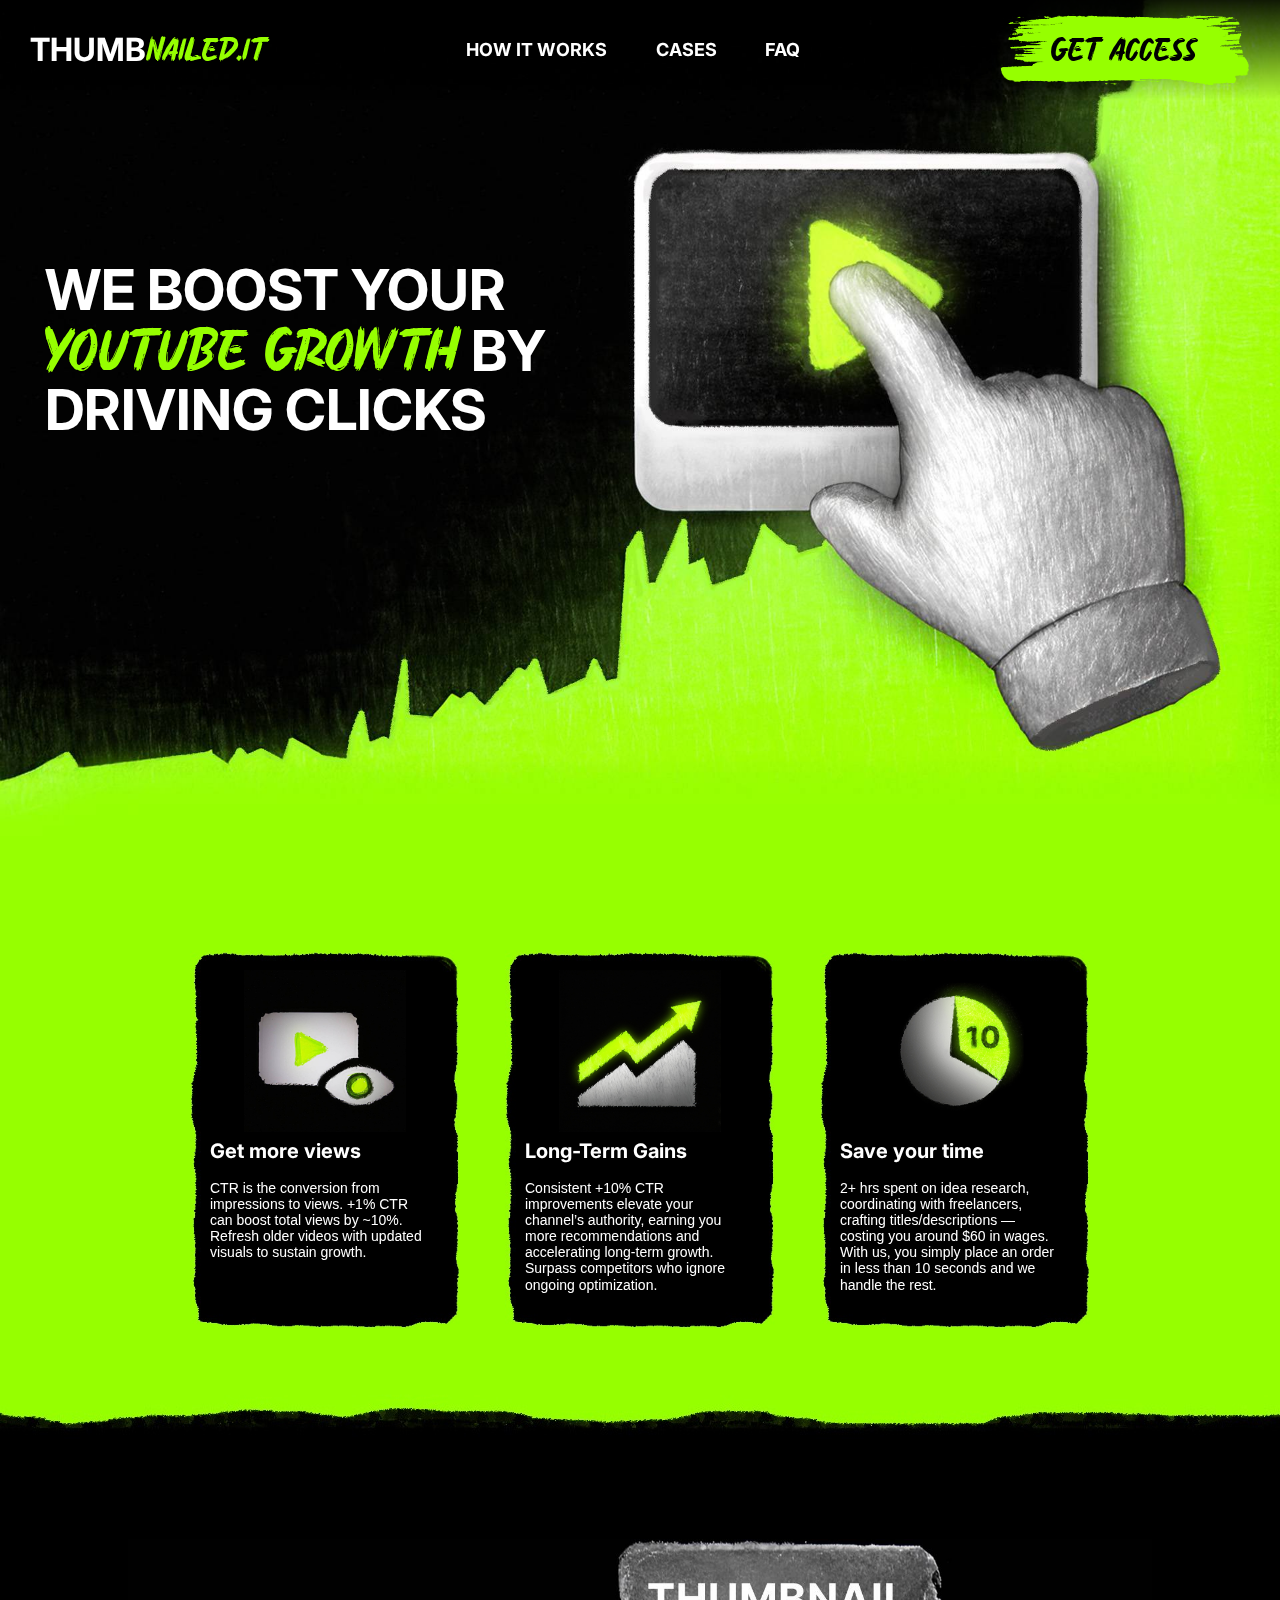
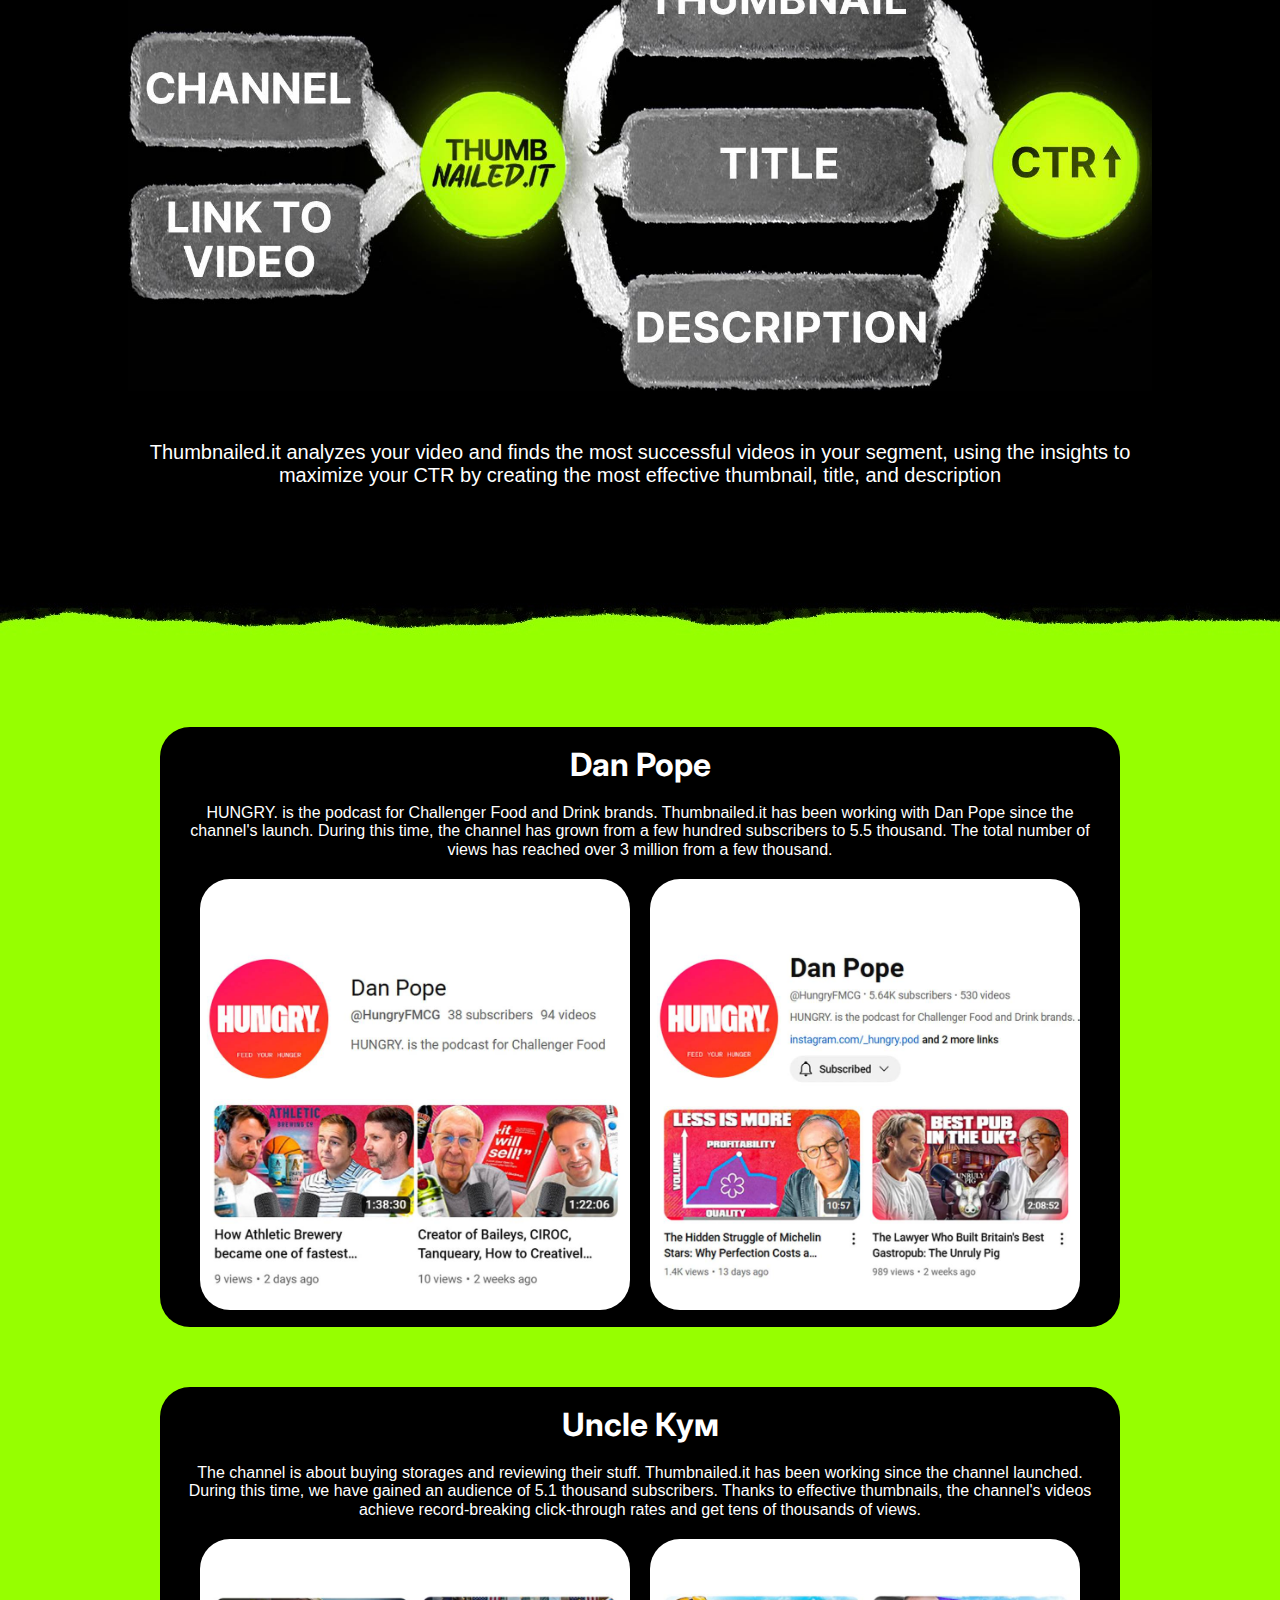
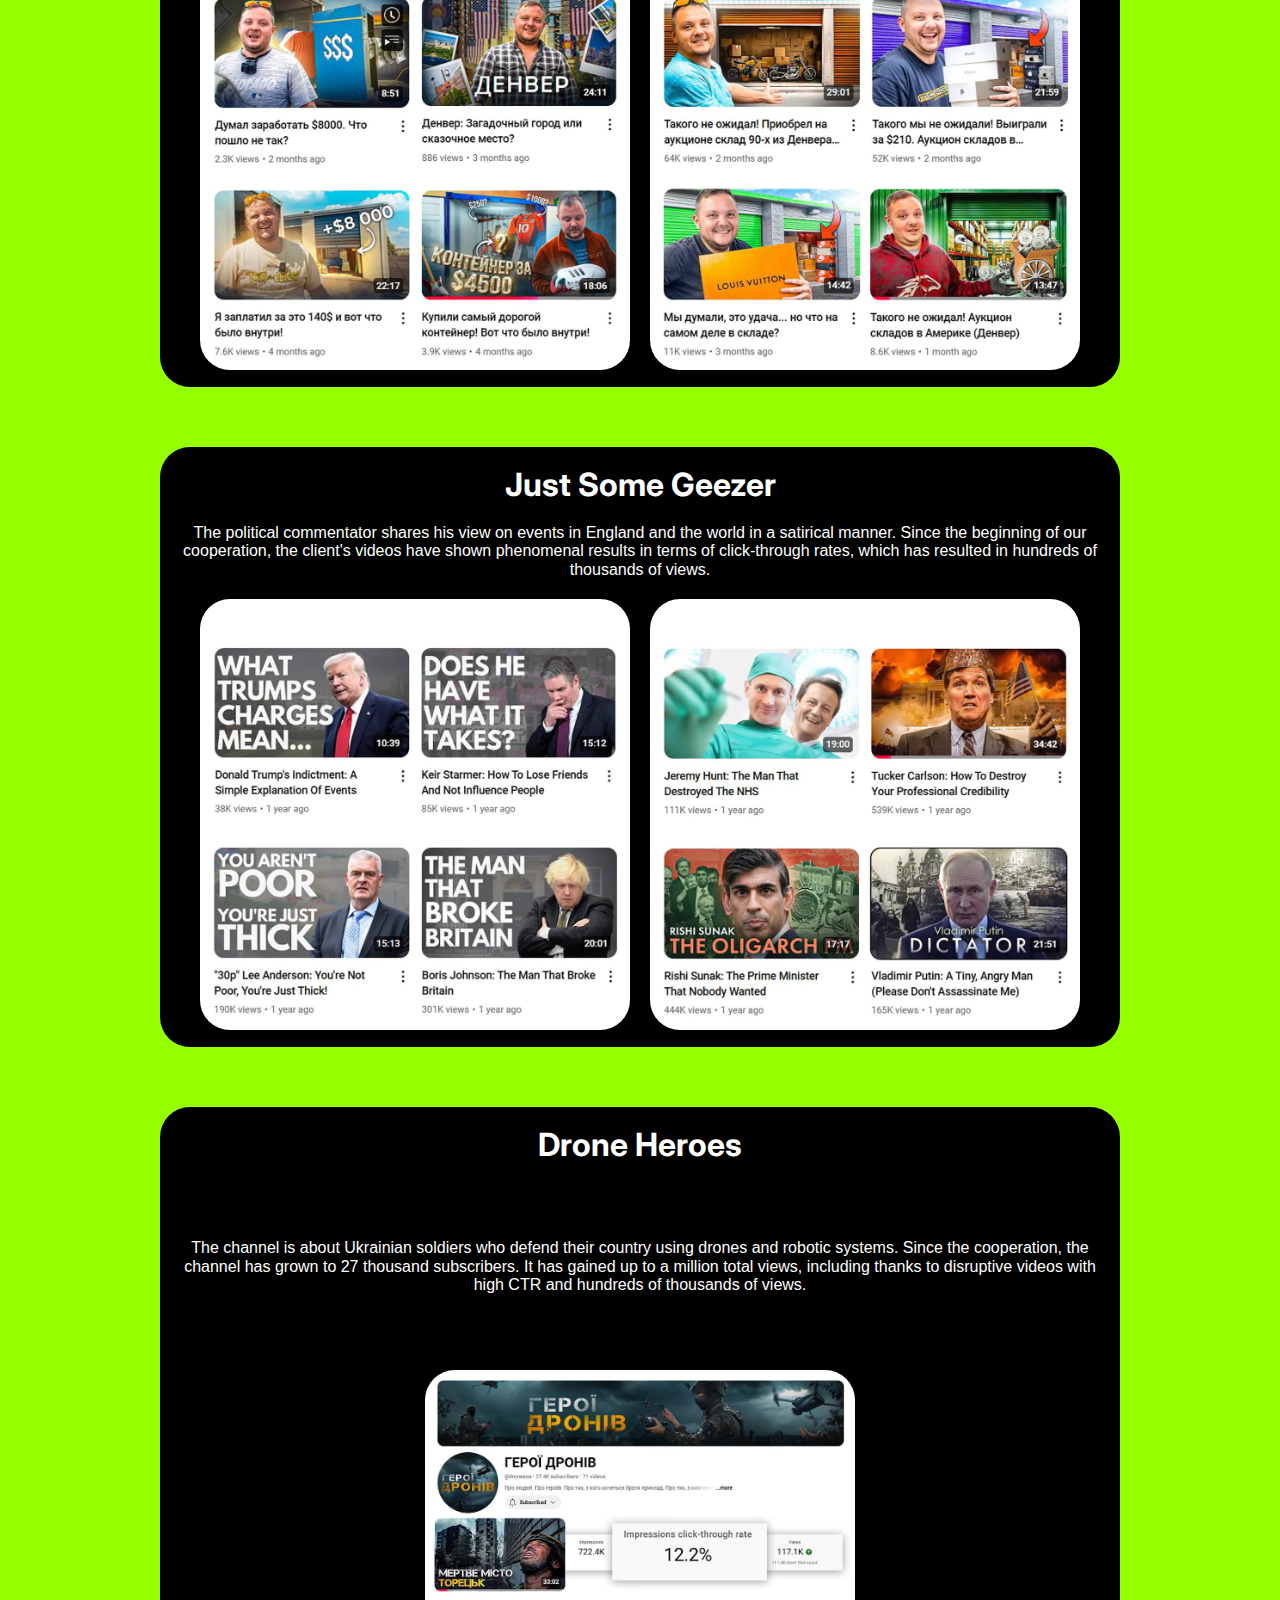
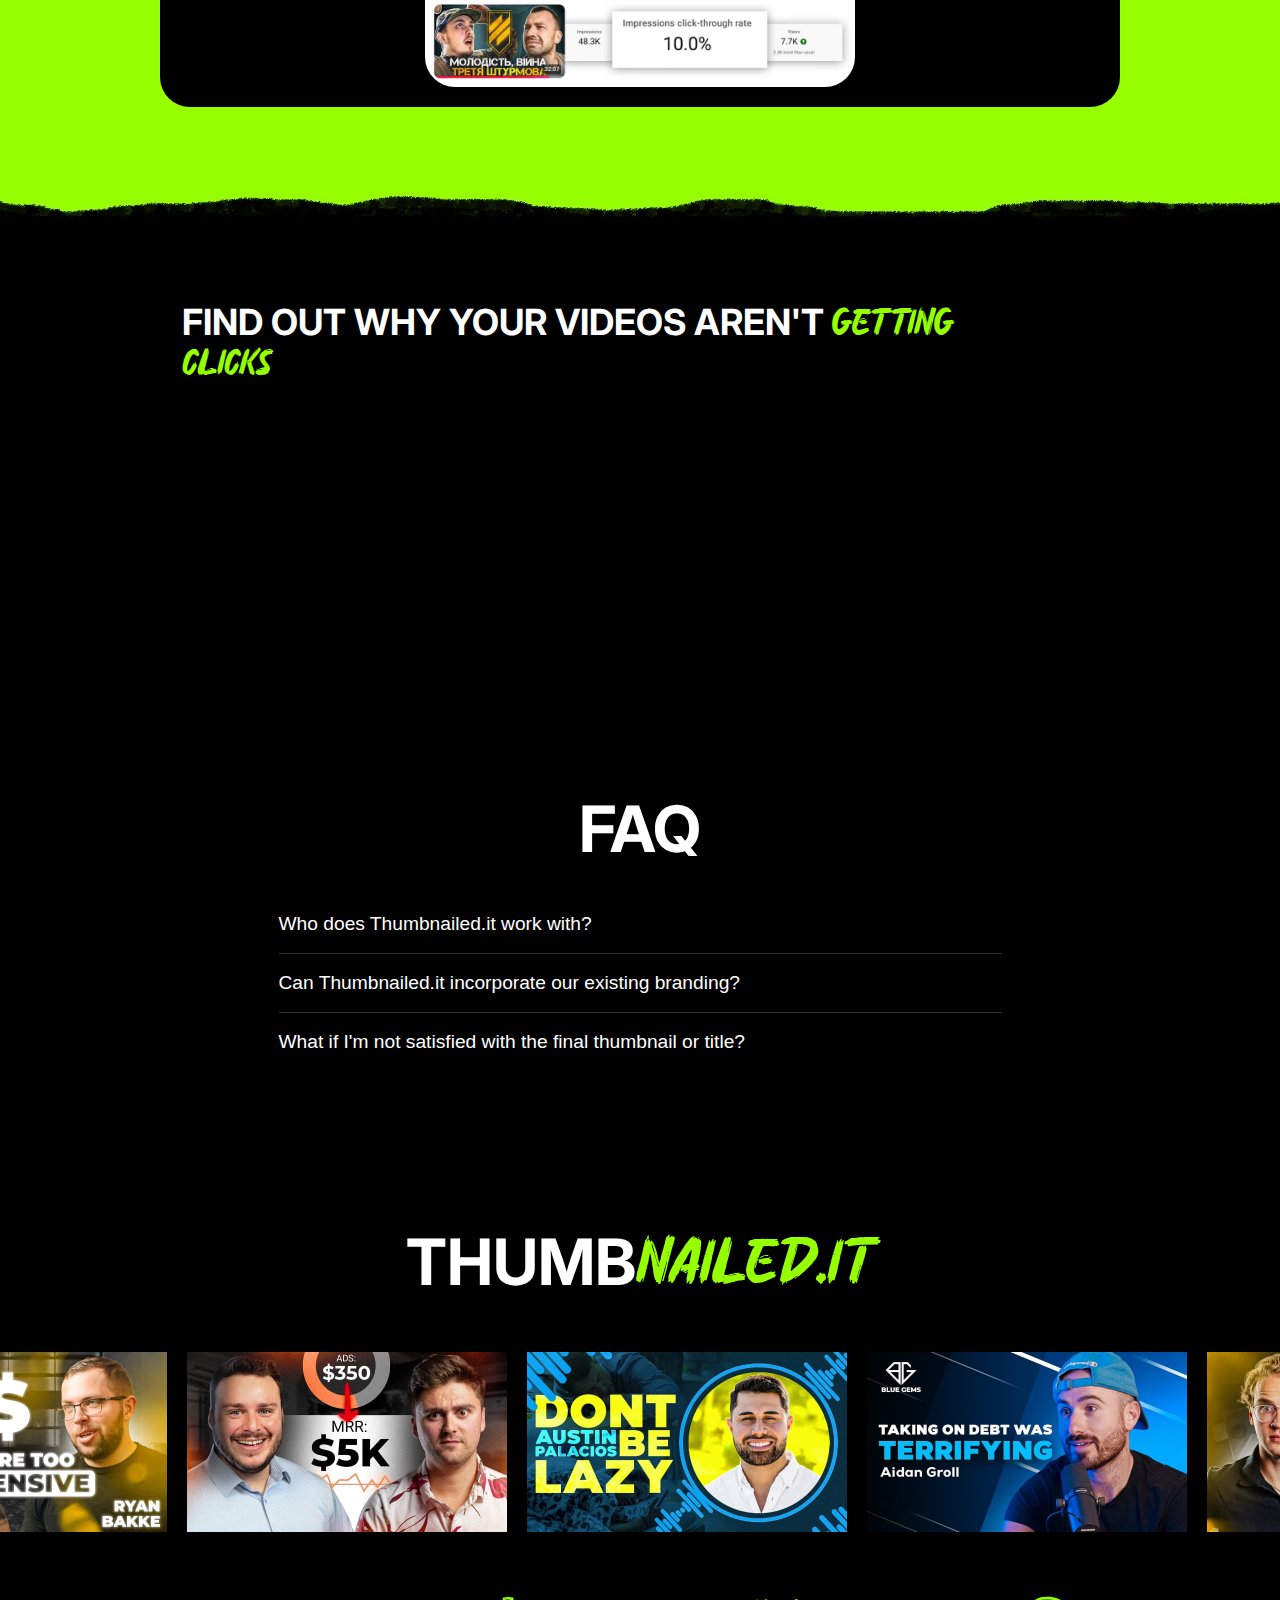
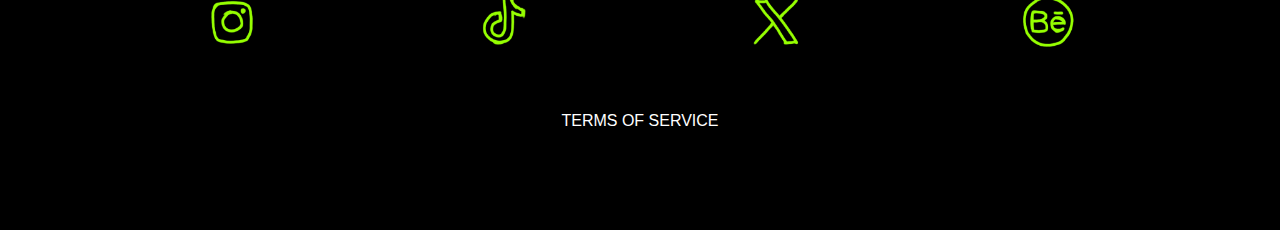
==== commit ad9382ef: "Google Analytics tags added" ====
--- a/index.html
+++ b/index.html
@@ -4,19 +4,20 @@
     <meta charset="UTF-8" />
     <meta name="viewport" content="width=device-width, initial-scale=1.0" />
     <title>THUMBNAILED.IT</title>
-    <script
-      async
-      src="https://www.googletagmanager.com/gtag/js?id=G-VZZ5M1EF36"
-    ></script>
+    <!-- Google Tag Manager -->
     <script>
-      window.dataLayer = window.dataLayer || [];
-      function gtag() {
-        dataLayer.push(arguments);
-      }
-      gtag("js", new Date());
-
-      gtag("config", "G-VZZ5M1EF36");
+      (function (w, d, s, l, i) {
+        w[l] = w[l] || [];
+        w[l].push({ "gtm.start": new Date().getTime(), event: "gtm.js" });
+        var f = d.getElementsByTagName(s)[0],
+          j = d.createElement(s),
+          dl = l != "dataLayer" ? "&l=" + l : "";
+        j.async = true;
+        j.src = "https://www.googletagmanager.com/gtm.js?id=" + i + dl;
+        f.parentNode.insertBefore(j, f);
+      })(window, document, "script", "dataLayer", "GTM-PZFBV25H");
     </script>
+    <!-- End Google Tag Manager -->
     <link
       href="https://cdn.jsdelivr.net/npm/modern-normalize@2.0.0/modern-normalize.min.css"
       rel="stylesheet"
@@ -397,6 +398,16 @@
         >
       </div>
     </footer>
+    <!-- Google Tag Manager (noscript) -->
+    <noscript
+      ><iframe
+        src="https://www.googletagmanager.com/ns.html?id=GTM-PZFBV25H"
+        height="0"
+        width="0"
+        style="display: none; visibility: hidden"
+      ></iframe
+    ></noscript>
+    <!-- End Google Tag Manager (noscript) -->
     <script src="./js/faq.js"></script>
     <script src="./js/footer-carousel.js"></script>
   </body>
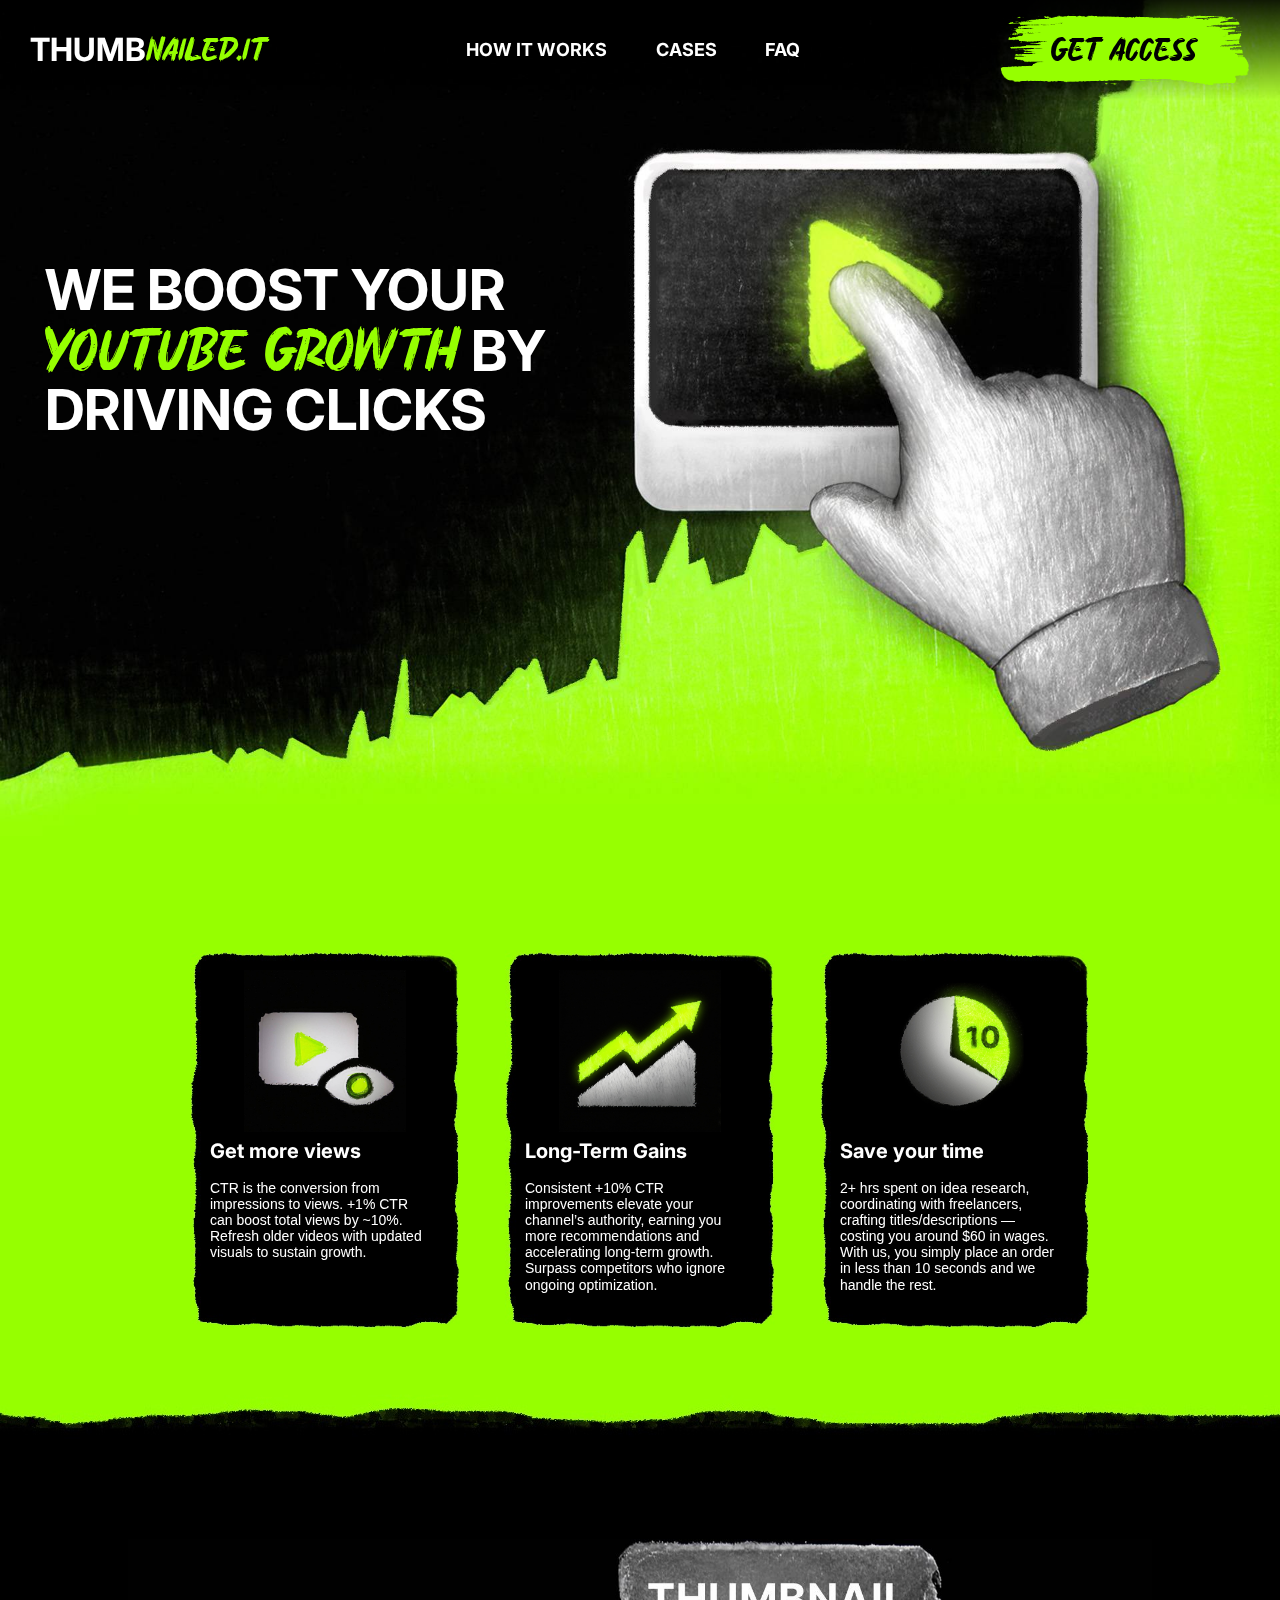
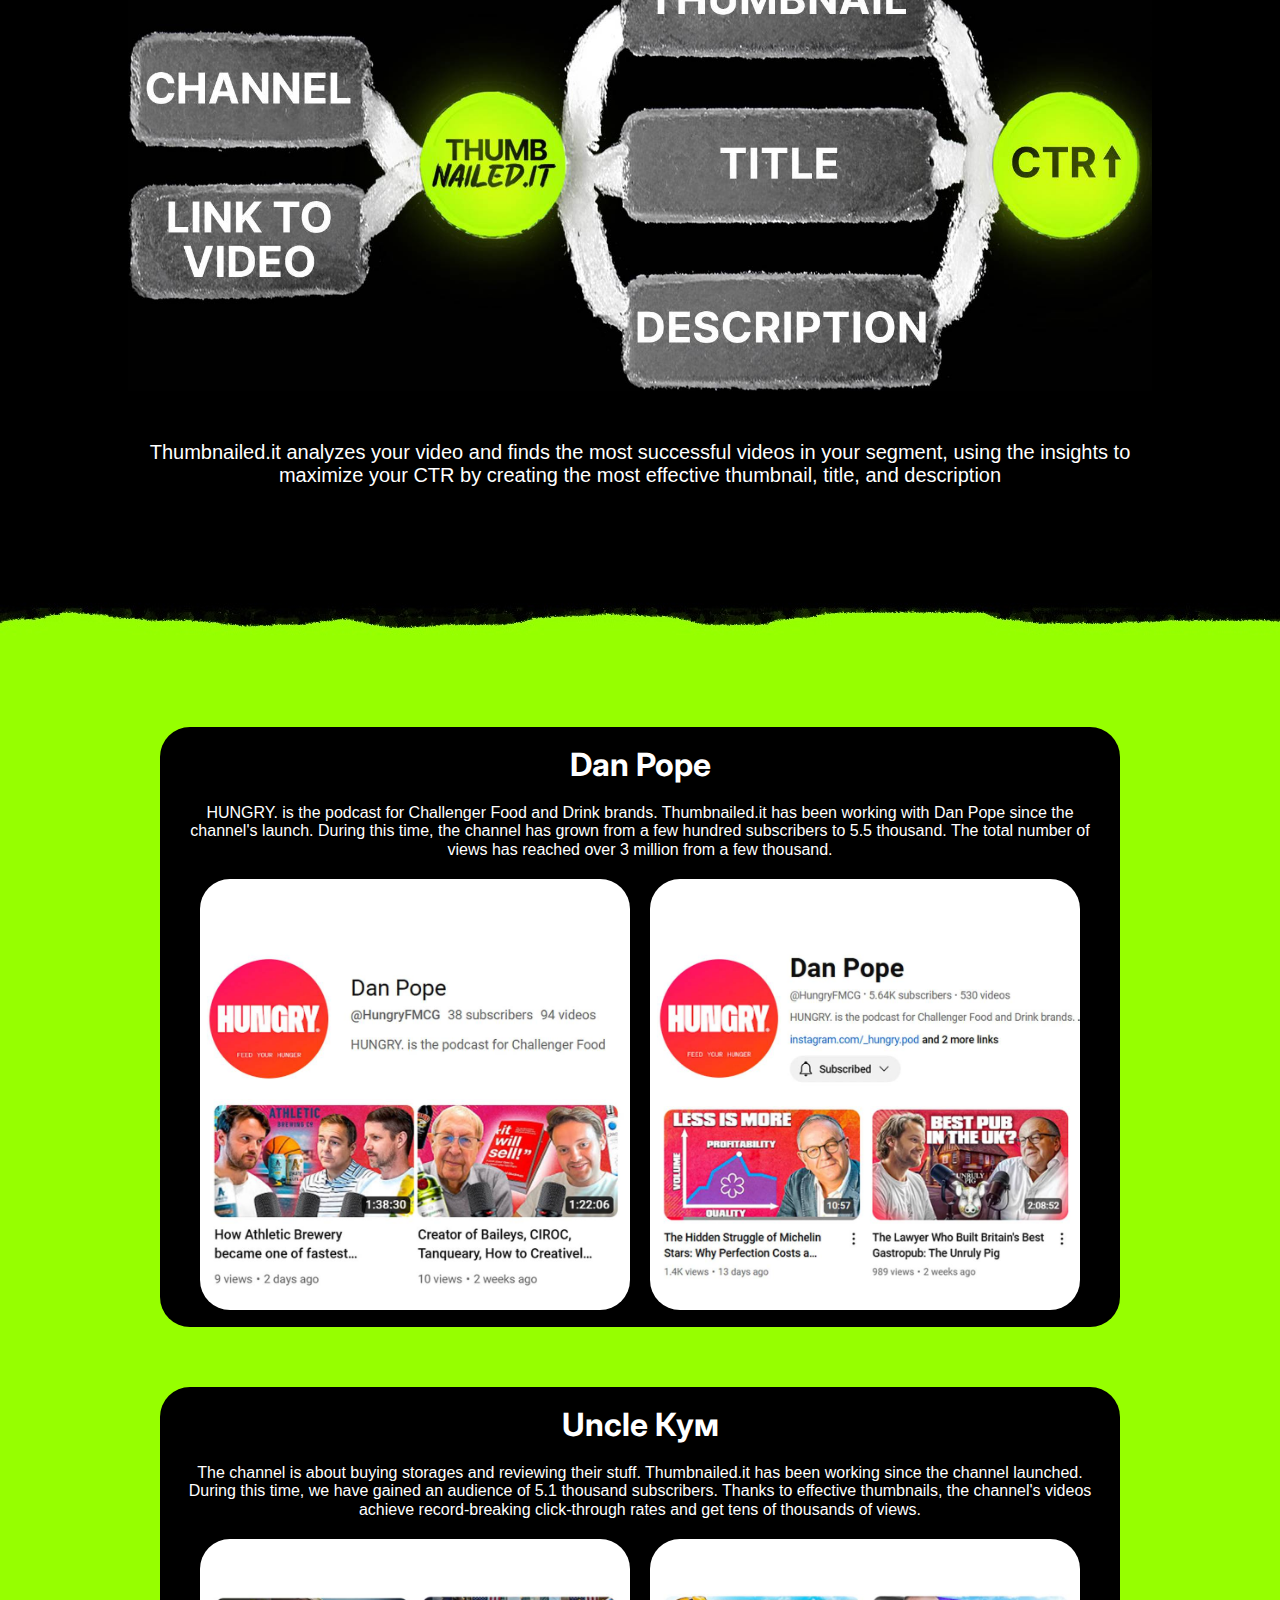
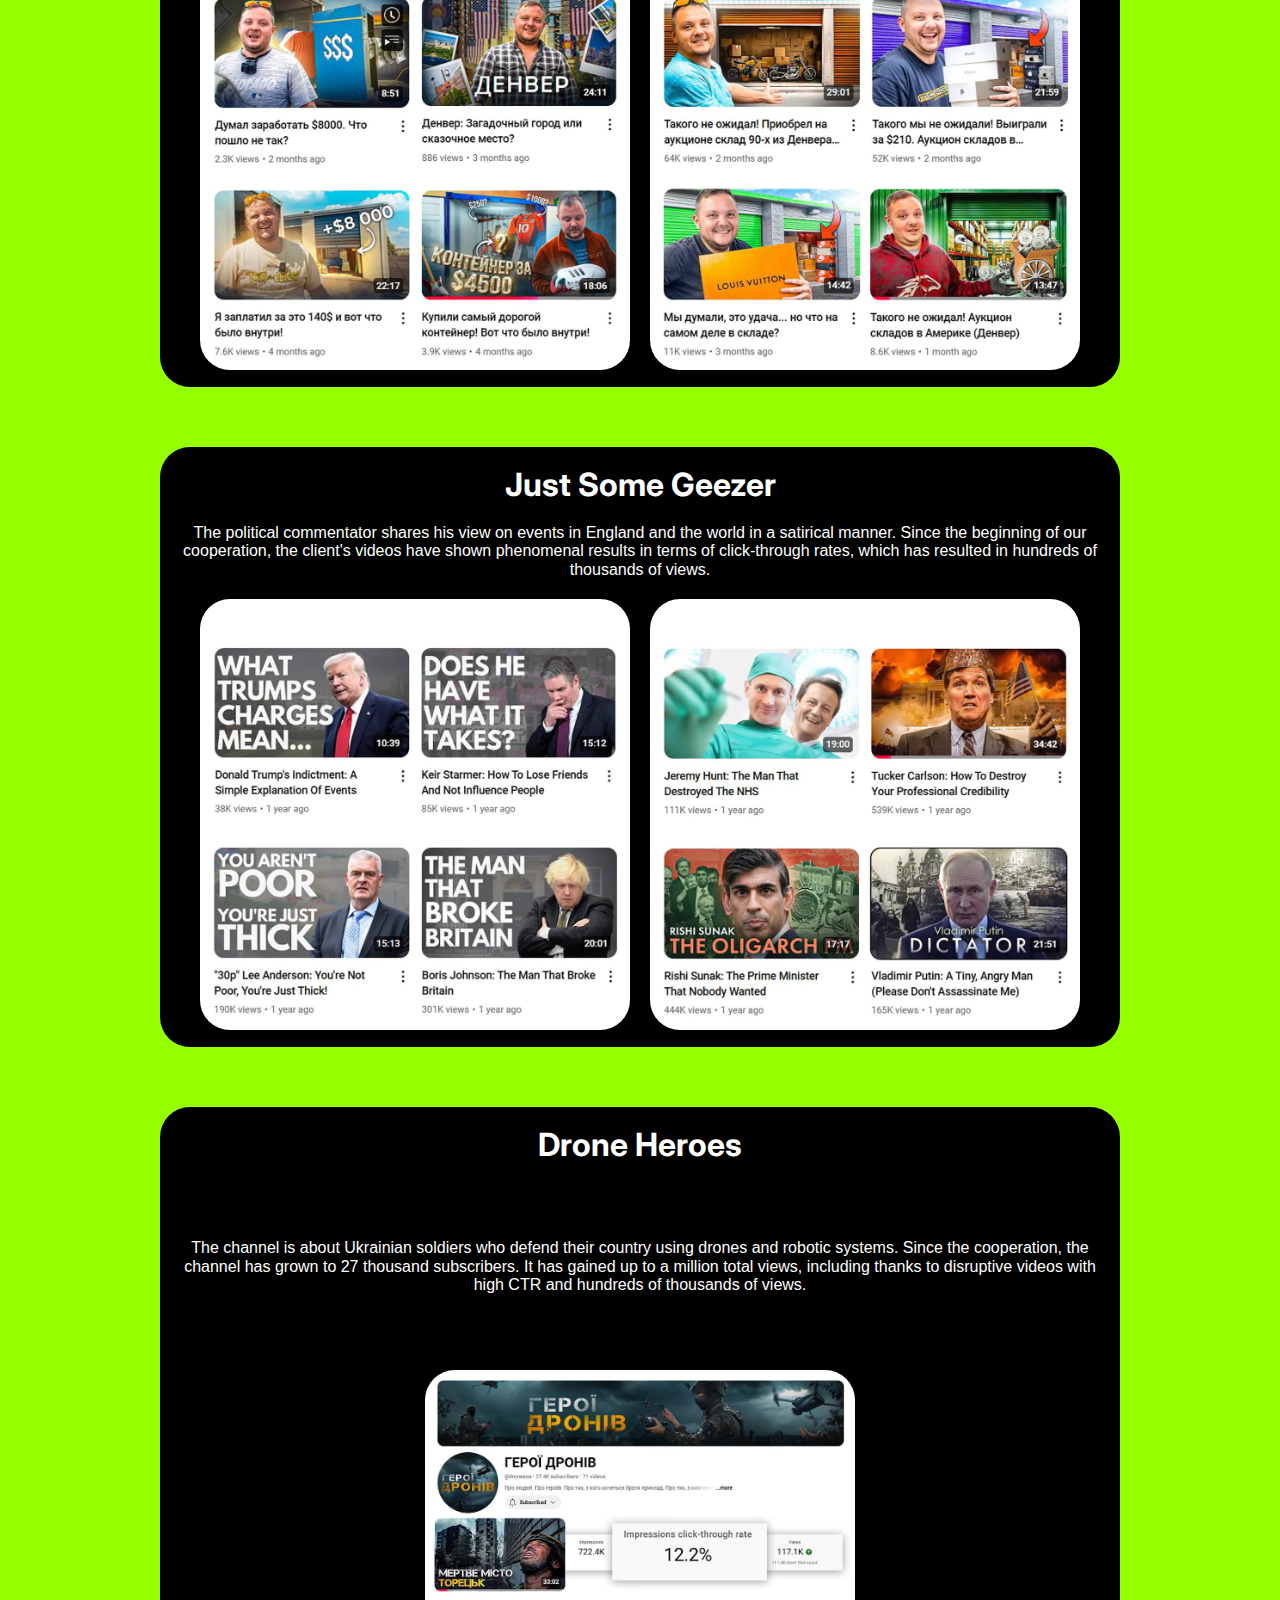
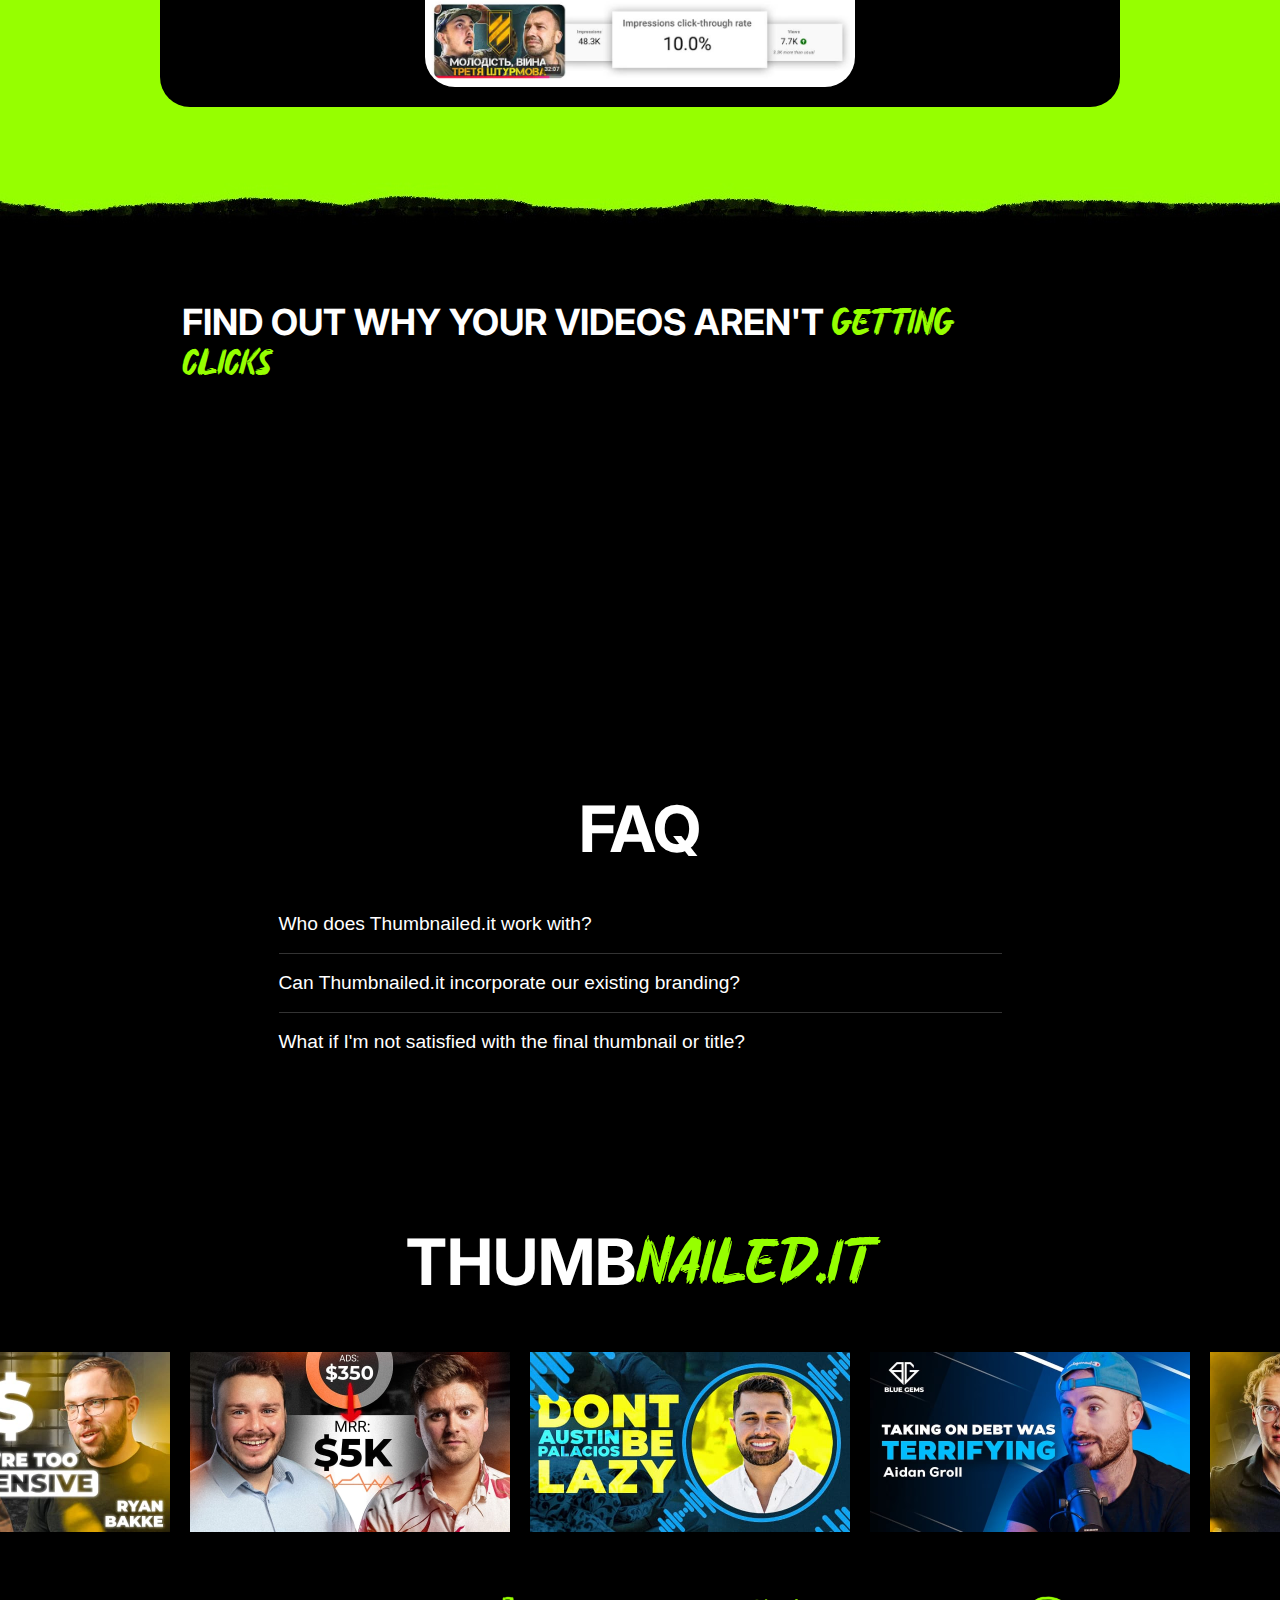
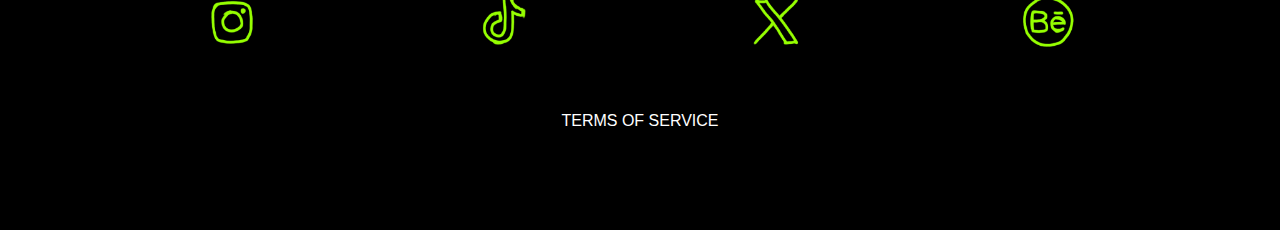
==== commit ed3a0878: "google fixed" ====
--- a/index.html
+++ b/index.html
@@ -31,6 +31,16 @@
     <link rel="stylesheet" href="css/main.min.css" />
   </head>
   <body id="main-page">
+    <!-- Google Tag Manager (noscript) -->
+    <noscript
+      ><iframe
+        src="https://www.googletagmanager.com/ns.html?id=GTM-PZFBV25H"
+        height="0"
+        width="0"
+        style="display: none; visibility: hidden"
+      ></iframe
+    ></noscript>
+    <!-- End Google Tag Manager (noscript) -->
     <header class="header">
       <div class="container">
         <a href="https://thumbnailed-it.com" class="header-logo__link link">
@@ -63,16 +73,6 @@
     </header>
     <main>
       <section class="hero">
-        <!-- <h1 class="hero-title__mobile">
-          MAXIMIZE YOUR
-          <span class="hero-title__mobile-emp emp">YOUTUBE PERFORMANCE</span> BY
-          OPTIMIZING CTR
-        </h1>
-        <h1 class="hero-title__desktop">
-          MAXIMIZE YOUR
-          <span class="hero-title__desktop-emp emp">YOUTUBE PERFORMANCE</span>
-          BY OPTIMIZING CTR
-        </h1> -->
         <h1 class="hero-title__mobile">
           WE BOOST YOUR
           <span class="hero-title__mobile-emp emp">YOUTUBE GROWTH</span> BY
@@ -398,16 +398,6 @@
         >
       </div>
     </footer>
-    <!-- Google Tag Manager (noscript) -->
-    <noscript
-      ><iframe
-        src="https://www.googletagmanager.com/ns.html?id=GTM-PZFBV25H"
-        height="0"
-        width="0"
-        style="display: none; visibility: hidden"
-      ></iframe
-    ></noscript>
-    <!-- End Google Tag Manager (noscript) -->
     <script src="./js/faq.js"></script>
     <script src="./js/footer-carousel.js"></script>
   </body>
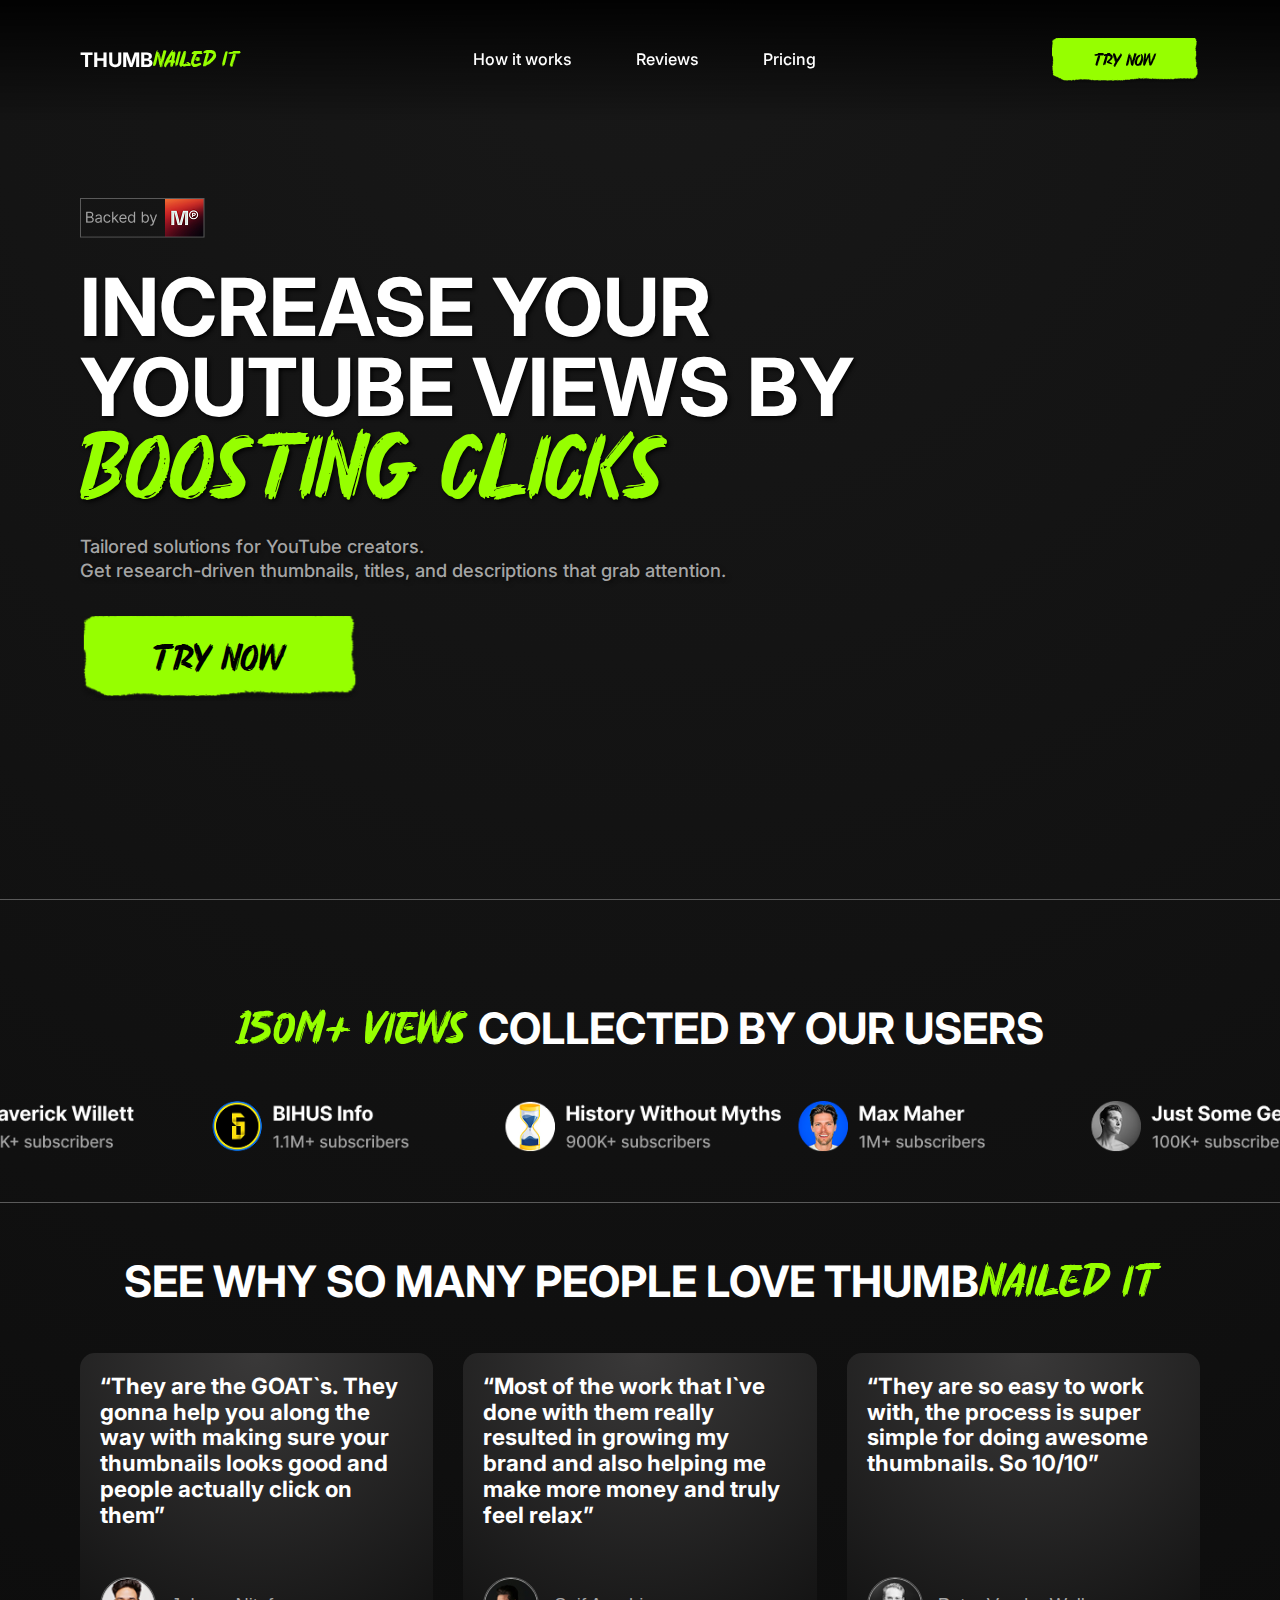
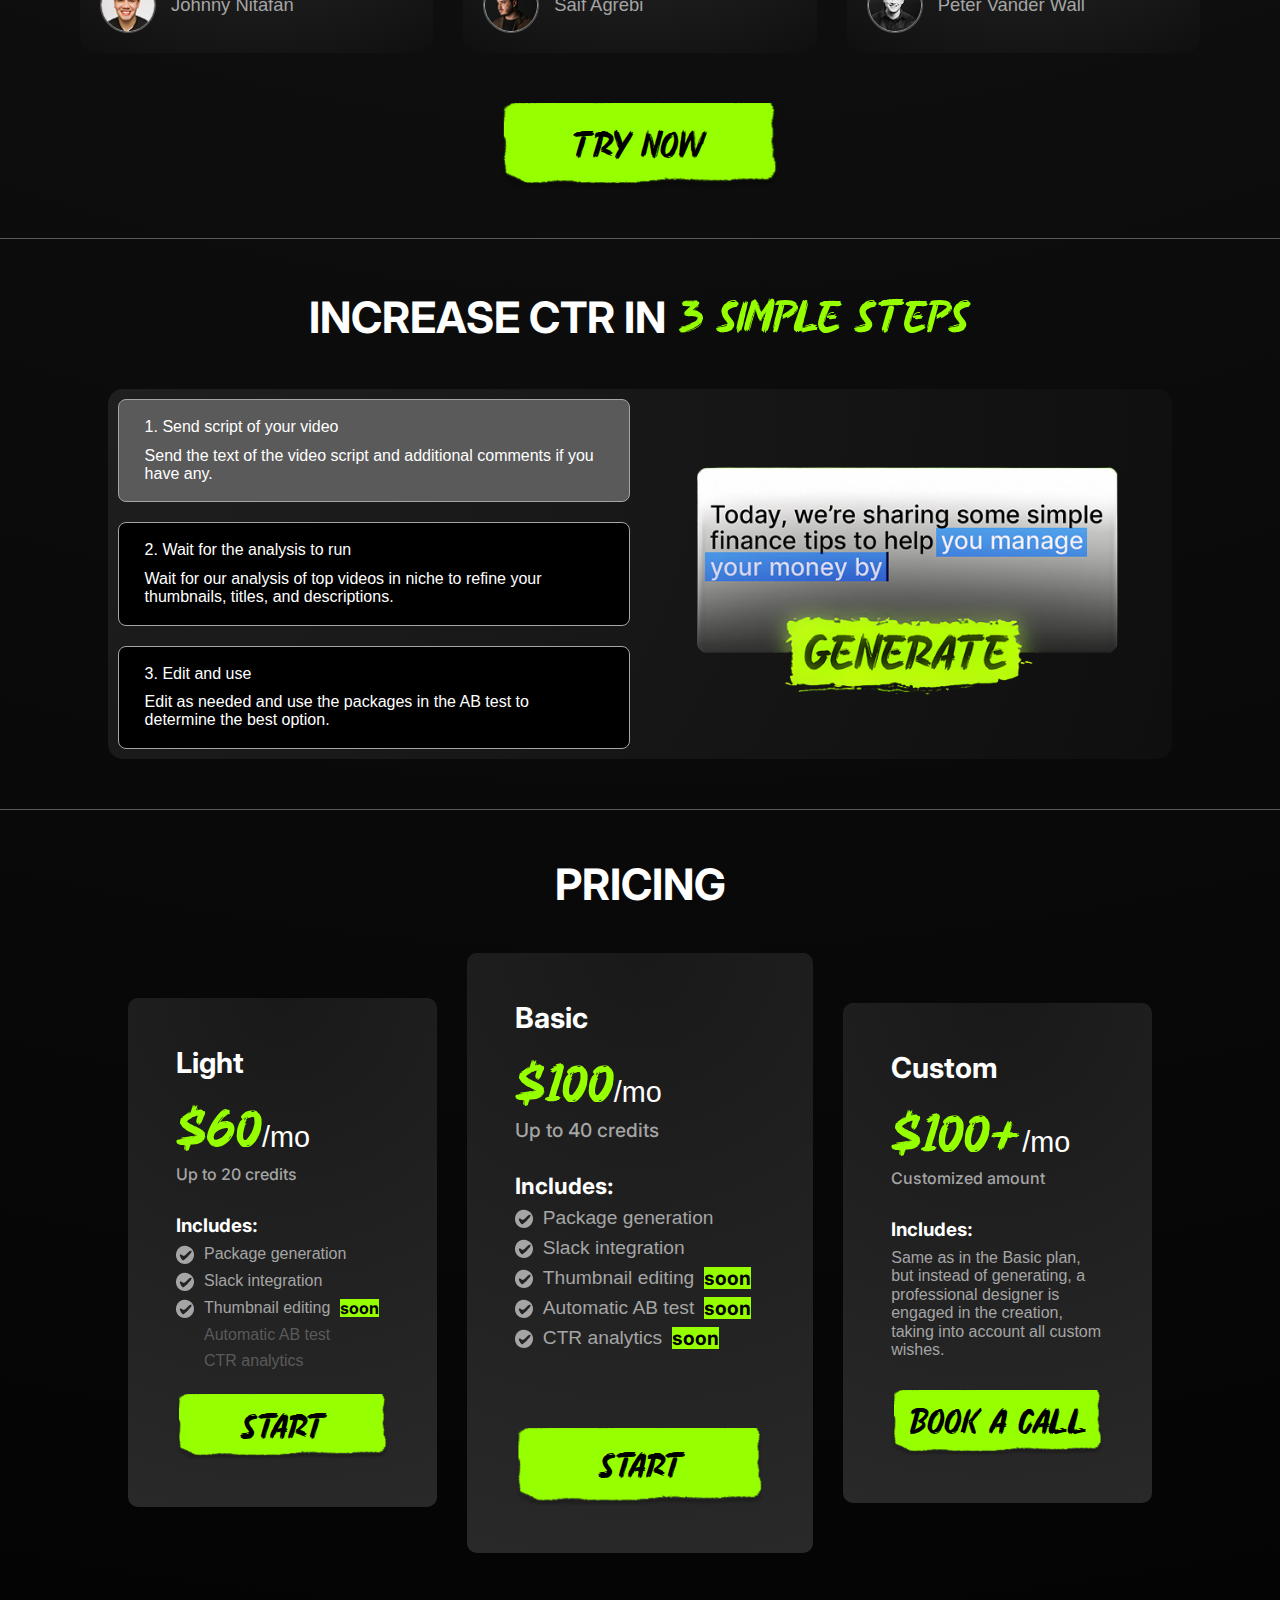
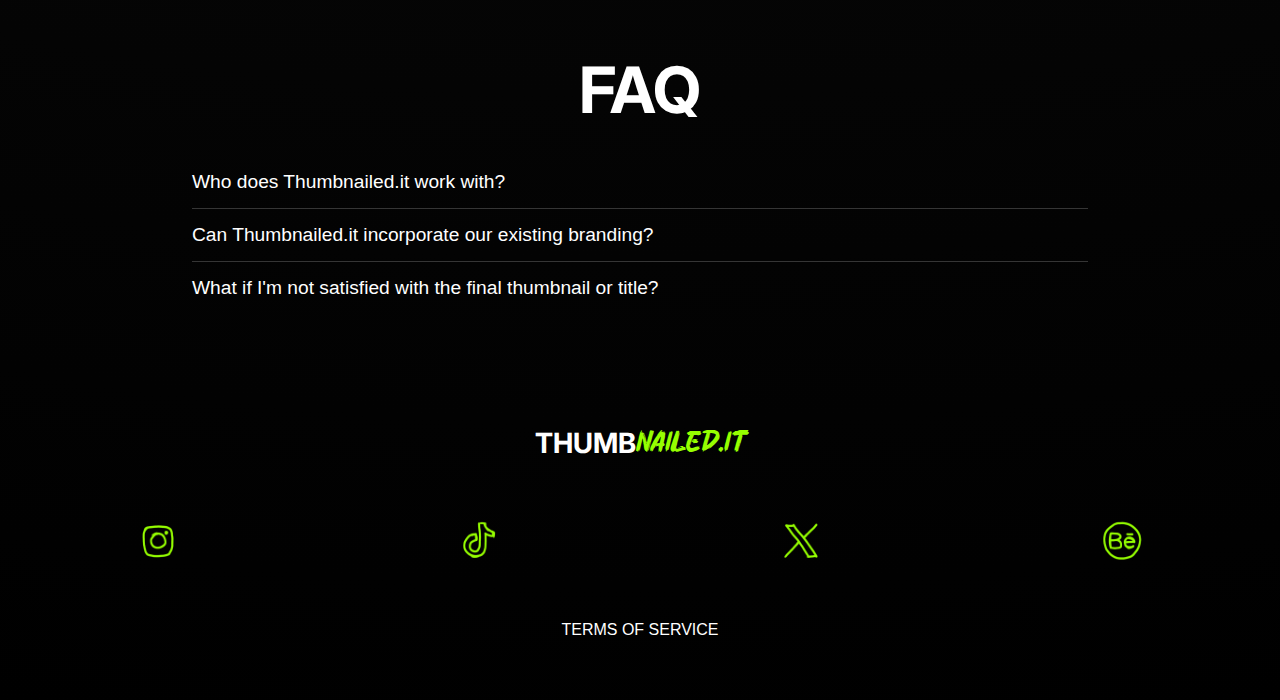
==== commit e345c1ed: "LARGE UPDATE" ====
--- a/index.html
+++ b/index.html
@@ -4,7 +4,6 @@
     <meta charset="UTF-8" />
     <meta name="viewport" content="width=device-width, initial-scale=1.0" />
     <title>THUMBNAILED.IT</title>
-    <!-- Google Tag Manager -->
     <script>
       (function (w, d, s, l, i) {
         w[l] = w[l] || [];
@@ -17,7 +16,6 @@
         f.parentNode.insertBefore(j, f);
       })(window, document, "script", "dataLayer", "GTM-PZFBV25H");
     </script>
-    <!-- End Google Tag Manager -->
     <link
       href="https://cdn.jsdelivr.net/npm/modern-normalize@2.0.0/modern-normalize.min.css"
       rel="stylesheet"
@@ -31,7 +29,6 @@
     <link rel="stylesheet" href="css/main.min.css" />
   </head>
   <body id="main-page">
-    <!-- Google Tag Manager (noscript) -->
     <noscript
       ><iframe
         src="https://www.googletagmanager.com/ns.html?id=GTM-PZFBV25H"
@@ -40,275 +37,284 @@
         style="display: none; visibility: hidden"
       ></iframe
     ></noscript>
-    <!-- End Google Tag Manager (noscript) -->
     <header class="header">
       <div class="container">
-        <a href="https://thumbnailed-it.com" class="header-logo__link link">
-          <div class="header-logo">
-            <p class="header-logo__left">THUMB</p>
-            <p class="header-logo__right emp">NAILED.IT</p>
-          </div>
-        </a>
-        <nav>
-          <ul class="header-navigation__list list">
-            <li class="header-navigation__item">
-              <a class="header-navigation__link link" href="#process"
-                >HOW IT WORKS</a
-              >
+        <a href="https://thumbnailed-it.com/" class="header__logo link"
+          >THUMB<span class="emp">NAILED IT</span></a
+        >
+        <nav class="header__nav">
+          <ul class="header__nav-list list">
+            <li class="header__nav-item">
+              <a href="" class="header__nav-link link">How it works</a>
             </li>
-            <li class="header-navigation__item">
-              <a class="header-navigation__link link" href="#cases">CASES</a>
+            <li class="header__nav-item">
+              <a href="" class="header__nav-link link">Reviews</a>
             </li>
-            <li class="header-navigation__item">
-              <a class="header-navigation__link link" href="#faq">FAQ</a>
+            <li class="header__nav-item">
+              <a href="" class="header__nav-link link">Pricing</a>
             </li>
           </ul>
         </nav>
-        <a href="#waitlist" class="link">
-          <div class="header-button">
-            <p class="header-button__text emp">GET ACCESS</p>
-          </div>
-        </a>
+        <a href="#pricing" class="header__button link emp">TRY NOW</a>
       </div>
     </header>
     <main>
+      <!-- ======================================================== -->
+
       <section class="hero">
-        <h1 class="hero-title__mobile">
-          WE BOOST YOUR
-          <span class="hero-title__mobile-emp emp">YOUTUBE GROWTH</span> BY
-          DRIVING CLICKS
-        </h1>
-        <h1 class="hero-title__desktop">
-          WE BOOST YOUR
-          <span class="hero-title__desktop-emp emp">YOUTUBE GROWTH</span>
-          BY DRIVING CLICKS
-        </h1>
-      </section>
-      <section class="benefits">
-        <div class="container">
-          <div class="benefits-card">
+        <div class="container">
+          <img
+            class="hero__mp"
+            src="./images/hero/mp-logo.png"
+            alt="Mission Possible Venture Program Logo"
+          />
+          <h1 class="hero__title">
+            INCREASE YOUR <br />
+            YOUTUBE VIEWS BY<br />
+            <span class="emp">BOOSTING CLICKS</span>
+          </h1>
+          <p class="hero__text">
+            Tailored solutions for YouTube creators. <br />
+            Get research-driven thumbnails, titles, and descriptions that grab
+            attention.
+          </p>
+          <a href="#pricing" class="hero__button link emp">TRY NOW</a>
+        </div>
+        <div class="scrolling-wrapper">
+          <img
+            src="./images/hero/hero-examples.png"
+            alt=""
+            class="scrolling-image__desktop"
+          />
+          <img
+            src="./images/hero/hero-examples.png"
+            alt=""
+            class="scrolling-image__desktop"
+          />
+        </div>
+      </section>
+
+      <!-- ======================================================== -->
+
+      <section class="reviews__up">
+        <div class="container">
+          <p class="reviews__up__title-desktop">
+            <span class="emp">150M+ VIEWS</span> COLLECTED BY OUR USERS
+          </p>
+          <div class="reviews__up__mobile-wrap">
+            <p class="reviews__up__title-mobile__first emp">150M+ VIEWS</p>
+            <p class="reviews__up__title-mobile__second">
+              COLLECTED BY OUR USERS
+            </p>
+          </div>
+          <div class="scrolling-wrapper-horizontal">
             <img
-              class="background"
-              src="./images/backgrounds/card-background.jpg"
+              src="./images/reviews/channels.png"
               alt=""
+              class="scrolling-image__reviews"
             />
             <img
-              class="card-image"
-              src="./images/benefits/benefits-1.jpg"
+              src="./images/reviews/channels.png"
               alt=""
+              class="scrolling-image__reviews"
             />
-            <h3 class="card-title">Get more views</h3>
-            <p class="card-text">
-              CTR is the conversion from impressions to views. +1% CTR can boost
-              total views by ~10%. Refresh older videos with updated visuals to
-              sustain growth.
-            </p>
-          </div>
-          <div class="benefits-card">
-            <img
-              class="background"
-              src="./images/backgrounds/card-background.jpg"
-              alt=""
-            />
-            <img
-              class="card-image"
-              src="./images/benefits/benefits-3.jpg"
-              alt=""
-            />
-            <h3 class="card-title">Long-Term Gains</h3>
-            <p class="card-text">
-              Consistent +10% CTR improvements elevate your channel’s authority,
-              earning you more recommendations and accelerating long-term
-              growth. Surpass competitors who ignore ongoing optimization.
-            </p>
-          </div>
-          <div class="benefits-card">
-            <img
-              class="background"
-              src="./images/backgrounds/card-background.jpg"
-              alt=""
-            />
-            <img
-              class="card-image"
-              src="./images/benefits/benefits-2.jpg"
-              alt=""
-            />
-            <h3 class="card-title">Save your time</h3>
-            <p class="card-text">
-              2+ hrs spent on idea research, coordinating with freelancers,
-              crafting titles/descriptions — costing you around $60 in wages.
-              With us, you simply place an order in less than 10 seconds and we
-              handle the rest.
-            </p>
-          </div>
-        </div>
-      </section>
-      <div class="curvyline-greenblack"></div>
+          </div>
+        </div>
+      </section>
+
+      <!-- ======================================================== -->
+
+      <section class="reviews__down">
+        <div class="container">
+          <p class="reviews__down__title">
+            SEE WHY SO MANY PEOPLE LOVE THUMB<span class="emp">NAILED IT</span>
+          </p>
+          <div class="reviews__down__wrapper">
+            <div class="reviews__down__card">
+              <p class="reviews__down__text">
+                “They are the GOAT`s. They gonna help you along the way with
+                making sure your thumbnails looks good and people actually click
+                on them”
+              </p>
+              <div class="reviews__down__creator__wrap">
+                <img
+                  src="./images/reviews/johnny.png"
+                  alt=""
+                  class="reviews__down__creator"
+                />
+                <p class="reviews__down__name">Johnny Nitafan</p>
+              </div>
+            </div>
+            <div class="reviews__down__card">
+              <p class="reviews__down__text">
+                “Most of the work that I`ve done with them really resulted in
+                growing my brand and also helping me make more money and truly
+                feel relax”
+              </p>
+              <div class="reviews__down__creator__wrap">
+                <img
+                  src="./images/reviews/saif.png"
+                  alt=""
+                  class="reviews__down__creator"
+                />
+                <p class="reviews__down__name">Saif Agrebi</p>
+              </div>
+            </div>
+            <div class="reviews__down__card">
+              <p class="reviews__down__text">
+                “They are so easy to work with, the process is super simple for
+                doing awesome thumbnails. So 10/10”
+              </p>
+              <div class="reviews__down__creator__wrap">
+                <img
+                  src="./images/reviews/peter.png"
+                  alt=""
+                  class="reviews__down__creator"
+                />
+                <p class="reviews__down__name">Peter Vander Wall</p>
+              </div>
+            </div>
+          </div>
+          <a href="#pricing" class="reviews__down__button link emp">TRY NOW</a>
+        </div>
+      </section>
+
+      <!-- ======================================================== -->
+
       <section class="process" id="process">
-        <div class="process-container">
-          <img
-            class="process-desktop"
-            src="./images/process/process-desktop.jpg"
-            alt=""
-          />
-          <img
-            class="process-mobile"
-            src="./images/process/process-mobile.jpg"
-            alt=""
-          />
-          <p class="process-text">
-            Thumbnailed.it analyzes your video and finds the most successful
-            videos in your segment, using the insights to maximize your CTR by
-            creating the most effective thumbnail, title, and description
+        <div class="container">
+          <p class="reviews__up__title-desktop">
+            INCREASE CTR IN<span class="emp"> 3 SIMPLE STEPS</span>
           </p>
-        </div>
-      </section>
-      <div class="curvyline-blackgreen"></div>
-      <section class="cases" id="cases">
-        <div class="container">
-          <div class="sticky-container">
-            <div class="sticky-div">
-              <p class="sticky-title">Dan Pope</p>
-              <p class="sticky-text">
-                HUNGRY. is the podcast for Challenger Food and Drink brands.
-                Thumbnailed.it has been working with Dan Pope since the
-                channel's launch. During this time, the channel has grown from a
-                few hundred subscribers to 5.5 thousand. The total number of
-                views has reached over 3 million from a few thousand.
-              </p>
-              <div class="sticky-wrap">
-                <img
-                  src="./images/cases/dan-pope-1.jpg"
-                  alt=""
-                  class="sticky-image"
-                />
-                <img
-                  src="./images/cases/dan-pope-2.jpg"
-                  alt=""
-                  class="sticky-image"
-                />
-              </div>
-            </div>
-            <div class="sticky-div">
-              <p class="sticky-title">Uncle Кум</p>
-              <p class="sticky-text">
-                The channel is about buying storages and reviewing their stuff.
-                Thumbnailed.it has been working since the channel launched.
-                During this time, we have gained an audience of 5.1 thousand
-                subscribers. Thanks to effective thumbnails, the channel's
-                videos achieve record-breaking click-through rates and get tens
-                of thousands of views.
-              </p>
-              <div class="sticky-wrap">
-                <img
-                  src="./images/cases/uncle-1.jpg"
-                  alt=""
-                  class="sticky-image"
-                />
-                <img
-                  src="./images/cases/uncle-2.jpg"
-                  alt=""
-                  class="sticky-image"
-                />
-              </div>
-            </div>
-            <div class="sticky-div">
-              <p class="sticky-title">Just Some Geezer</p>
-              <p class="sticky-text">
-                The political commentator shares his view on events in England
-                and the world in a satirical manner. Since the beginning of our
-                cooperation, the client's videos have shown phenomenal results
-                in terms of click-through rates, which has resulted in hundreds
-                of thousands of views.
-              </p>
-              <div class="sticky-wrap">
-                <img
-                  src="./images/cases/craig-1.jpg"
-                  alt=""
-                  class="sticky-image"
-                />
-                <img
-                  src="./images/cases/craig-2.jpg"
-                  alt=""
-                  class="sticky-image"
-                />
-              </div>
-            </div>
-            <div class="sticky-div">
-              <p class="sticky-title">Drone Heroes</p>
-              <p class="sticky-text">
-                The channel is about Ukrainian soldiers who defend their country
-                using drones and robotic systems. Since the cooperation, the
-                channel has grown to 27 thousand subscribers. It has gained up
-                to a million total views, including thanks to disruptive videos
-                with high CTR and hundreds of thousands of views.
-              </p>
-              <div class="sticky-wrap">
-                <img
-                  src="./images/cases/drones.jpg"
-                  alt=""
-                  class="sticky-image"
-                />
-              </div>
-            </div>
-          </div>
-        </div>
-      </section>
-      <div class="curvyline-greenblack"></div>
-      <section class="waitlist">
-        <div class="container">
-          <div class="waitlist-form" id="waitlist">
-            <p class="waitlist-form__title">
-              FIND OUT WHY YOUR VIDEOS AREN'T
-              <span class="waitlist-form__title-emp emp">GETTING CLICKS</span>
-            </p>
-            <iframe
-              data-tally-src="https://tally.so/embed/nrGKxM?alignLeft=1&hideTitle=1&transparentBackground=1&dynamicHeight=1"
-              loading="lazy"
-              width="100%"
-              height="100%"
-              frameborder="0"
-              marginheight="0"
-              marginwidth="0"
-              title="Wait List Form"
-            ></iframe>
-            <script>
-              var d = document,
-                w = "https://tally.so/widgets/embed.js",
-                v = function () {
-                  "undefined" != typeof Tally
-                    ? Tally.loadEmbeds()
-                    : d
-                        .querySelectorAll("iframe[data-tally-src]:not([src])")
-                        .forEach(function (e) {
-                          e.src = e.dataset.tallySrc;
-                        });
-                };
-              if ("undefined" != typeof Tally) v();
-              else if (d.querySelector('script[src="' + w + '"]') == null) {
-                var s = d.createElement("script");
-                (s.src = w),
-                  (s.onload = v),
-                  (s.onerror = v),
-                  d.body.appendChild(s);
-              }
-            </script>
-          </div>
-          <div class="waitlist-video">
-            <div class="waitlist-video__player">
-              <video
-                autoplay
-                muted
-                loop
-                playsinline
-                src="./images/waitlist_video.mp4"
-                width="100%"
-                height="100%"
-              ></video>
-            </div>
-          </div>
-        </div>
-      </section>
+          <div class="reviews__up__mobile-wrap">
+            <p class="reviews__up__title-mobile__second">INCREASE CTR IN</p>
+            <p class="reviews__up__title-mobile__first emp">3 SIMPLE STEPS</p>
+          </div>
+          <div class="stages-section">
+            <div class="stages-container">
+              <div class="stage-box active" data-stage="1">
+                <p class="process__title">1. Send script of your video</p>
+                <p class="process__text">
+                  Send the text of the video script and additional comments if
+                  you have any.
+                </p>
+              </div>
+              <div class="stage-box" data-stage="2">
+                <p class="process__title">2. Wait for the analysis to run</p>
+                <p class="process__text">
+                  Wait for our analysis of top videos in niche to refine your
+                  thumbnails, titles, and descriptions.
+                </p>
+              </div>
+              <div class="stage-box" data-stage="3">
+                <p class="process__title">3. Edit and use</p>
+                <p class="process__text">
+                  Edit as needed and use the packages in the AB test to
+                  determine the best option.
+                </p>
+              </div>
+            </div>
+            <div class="stage-image-container">
+              <img
+                id="stage-image"
+                src="./images/process/drawing1.png"
+                alt="Stage 1"
+              />
+            </div>
+          </div>
+        </div>
+      </section>
+
+      <!-- ======================================================== -->
+
+      <section class="pricing" id="pricing">
+        <div class="container">
+          <p class="pricing__title">PRICING</p>
+          <div class="pricing-plans">
+            <div class="pricing-card">
+              <div class="pricing-card__wrapper">
+                <h2 class="plan-title">Light</h2>
+                <p class="plan-price">
+                  <span class="plan-price emp">$60</span>/mo
+                </p>
+                <p class="plan-credits">Up to 20 credits</p>
+                <div class="plan-includes">
+                  <h3>Includes:</h3>
+                  <ul>
+                    <li>
+                      <img src="./images/pricing/check.png" />Package generation
+                    </li>
+                    <li>
+                      <img src="./images/pricing/check.png" />Slack integration
+                    </li>
+                    <li>
+                      <img src="./images/pricing/check.png" />Thumbnail editing
+                      <span>soon</span>
+                    </li>
+                    <li class="plan-includes-unavailable">Automatic AB test</li>
+                    <li class="plan-includes-unavailable">CTR analytics</li>
+                  </ul>
+                </div>
+              </div>
+              <a href="#" class="plan-button link emp">Start</a>
+            </div>
+            <div class="pricing-card">
+              <div class="pricing-card__wrapper">
+                <h2 class="plan-title">Basic</h2>
+                <p class="plan-price">
+                  <span class="plan-price emp">$100</span>/mo
+                </p>
+                <p class="plan-credits">Up to 40 credits</p>
+                <div class="plan-includes">
+                  <h3>Includes:</h3>
+                  <ul>
+                    <li>
+                      <img src="./images/pricing/check.png" />Package generation
+                    </li>
+                    <li>
+                      <img src="./images/pricing/check.png" />Slack integration
+                    </li>
+                    <li>
+                      <img src="./images/pricing/check.png" />Thumbnail editing
+                      <span>soon</span>
+                    </li>
+                    <li>
+                      <img src="./images/pricing/check.png" />Automatic AB test
+                      <span>soon</span>
+                    </li>
+                    <li>
+                      <img src="./images/pricing/check.png" />CTR analytics
+                      <span>soon</span>
+                    </li>
+                  </ul>
+                </div>
+              </div>
+              <a href="#" class="plan-button link emp">Start</a>
+            </div>
+            <div class="pricing-card">
+              <div class="pricing-card__wrapper">
+                <h2 class="plan-title">Custom</h2>
+                <p class="plan-price">
+                  <span class="plan-price emp">$100+</span>/mo
+                </p>
+                <p class="plan-credits">Customized amount</p>
+                <div class="plan-includes">
+                  <h3>Includes:</h3>
+                  <p>
+                    Same as in the Basic plan, but instead of generating, a
+                    professional designer is engaged in the creation, taking
+                    into account all custom wishes.
+                  </p>
+                </div>
+              </div>
+              <a href="#" class="plan-button link emp">Book a call</a>
+            </div>
+          </div>
+        </div>
+      </section>
+
+      <!-- ======================================================== -->
+
       <section class="faq">
         <div class="container">
           <div id="faq">
@@ -359,22 +365,6 @@
             <p class="footer-logo__right emp">NAILED.IT</p>
           </div>
         </a>
-        <div class="footer-carousel">
-          <div class="footer-carousel__track">
-            <img src="./images/footer-carousel/1.jpg" alt="Image 1" />
-            <img src="./images/footer-carousel/2.jpg" alt="Image 2" />
-            <img src="./images/footer-carousel/3.jpg" alt="Image 3" />
-            <img src="./images/footer-carousel/4.jpg" alt="Image 4" />
-            <img src="./images/footer-carousel/5.jpg" alt="Image 5" />
-            <img src="./images/footer-carousel/6.jpg" alt="Image 6" />
-            <img src="./images/footer-carousel/7.jpg" alt="Image 7" />
-            <img src="./images/footer-carousel/8.jpg" alt="Image 8" />
-            <img src="./images/footer-carousel/9.jpg" alt="Image 9" />
-            <img src="./images/footer-carousel/10.jpg" alt="Image 10" />
-            <img src="./images/footer-carousel/11.jpg" alt="Image 11" />
-            <img src="./images/footer-carousel/12.jpg" alt="Image 12" />
-          </div>
-        </div>
         <div class="footer-socials__list">
           <a
             href="https://www.instagram.com/thumbnailed.lt/"
@@ -398,6 +388,7 @@
         >
       </div>
     </footer>
+    <script src="./js/process-switcher.js"></script>
     <script src="./js/faq.js"></script>
     <script src="./js/footer-carousel.js"></script>
   </body>
--- a/css/main.min.css
+++ b/css/main.min.css
@@ -1 +1 @@
-html{scroll-behavior:smooth}@font-face{font-family:"Inter";src:url("../fonts/Inter.woff2") format("woff2"),url("../fonts/Inter.woff") format("woff"),url("../fonts/Inter.ttf") format("truetype");font-weight:normal;font-style:normal;font-display:swap}@font-face{font-family:"HYPEGOALS";src:url("../fonts/HYPEGOALS.woff2") format("woff2"),url("../fonts/HYPEGOALS.woff") format("woff"),url("../fonts/HYPEGOALS.TTF") format("truetype");font-weight:normal;font-style:normal;font-display:swap}body{font-family:"Inter",sans-serif;font-weight:normal;font-style:normal;-webkit-font-smoothing:antialiased;-moz-osx-font-smoothing:grayscale;text-rendering:optimizeLegibility;color:var(--white);background-color:var(--black)}body::-webkit-scrollbar{display:none}.emp{font-family:"HYPEGOALS",sans-serif;font-weight:normal;font-style:normal;-webkit-font-smoothing:antialiased;-moz-osx-font-smoothing:grayscale;text-rendering:optimizeLegibility;letter-spacing:normal;color:var(--green)}.list{list-style:none}.link{text-decoration:none}.pointer{cursor:pointer}.no-scroll{overflow:hidden}p,h1,h2,h3,h4,h5,h6{margin:0;padding:0}ul{margin:0;padding:0}img{display:block;max-width:100%;height:auto}:root{--black: #000000;--white: #ffffff;--green: #96ff00}.container{width:100%;padding-left:15px;padding-right:15px;margin-left:auto;margin-right:auto}@media screen and (min-width: 320px){.container{width:320px}}@media screen and (min-width: 425px){.container{width:425px}}@media screen and (min-width: 768px){.container{width:768px;padding-left:30px;padding-right:30px}}@media screen and (min-width: 1024px){.container{width:1024px}}@media screen and (min-width: 1440px){.container{width:1440px;padding-left:45px;padding-right:45px}}.header{background:linear-gradient(to bottom, rgba(0, 0, 0, 0.9) 0%, rgba(0, 0, 0, 0) 100%)}#main-page .header{position:fixed;top:0;left:0;right:0;z-index:1000}.header .container{display:flex;justify-content:center;align-items:center;width:100%;height:80px}@media screen and (min-width: 320px){.header .container{justify-content:space-between}}@media screen and (min-width: 768px){.header .container{height:100px}}.header-logo{display:none}@media screen and (min-width: 320px){.header-logo{display:flex;justify-content:center;align-items:center}}.header-logo__link{padding-top:15px;padding-bottom:15px}@media screen and (min-width: 320px){.header-logo__left{font-size:16px;font-weight:700;color:var(--white)}}@media screen and (min-width: 425px){.header-logo__left{font-size:20px}}@media screen and (min-width: 768px){.header-logo__left{font-size:27px}}@media screen and (min-width: 1024px){.header-logo__left{font-size:32px}}@media screen and (min-width: 320px){.header-logo__right{font-size:19px}}@media screen and (min-width: 425px){.header-logo__right{font-size:23px}}@media screen and (min-width: 768px){.header-logo__right{font-size:32px}}@media screen and (min-width: 1024px){.header-logo__right{font-size:35px}}.header-navigation__list{display:none}@media screen and (min-width: 1024px){.header-navigation__list{display:flex;justify-content:center;align-items:center;gap:calc(30px + 30*(100vw - 1024px)/416)}}.header-navigation__link{font-size:18px;font-weight:700;color:var(--white)}@media screen and (min-width: 1440px){.header-navigation__link{font-size:22px}}.header-button{display:flex;justify-content:center;align-items:center;background-image:url(..//../images/button-background/header-button.png);background-repeat:no-repeat;background-size:cover;background-position:center;width:150px;height:40px;transition-property:scale;transition-duration:300ms;transition-timing-function:cubic-bezier(0.44, 0, 0.56, 1)}@media screen and (min-width: 320px){.header-button{width:125px;height:36px}}@media screen and (min-width: 425px){.header-button{width:150px;height:40px}}@media screen and (min-width: 768px){.header-button{width:200px;height:57px}}@media screen and (min-width: 1024px){.header-button{width:250px;height:72px}}.header-button:hover{scale:1.05}.header-button__text{font-size:23px;color:var(--black)}@media screen and (min-width: 320px){.header-button__text{font-size:19px}}@media screen and (min-width: 425px){.header-button__text{font-size:23px}}@media screen and (min-width: 768px){.header-button__text{font-size:32px}}@media screen and (min-width: 1024px){.header-button__text{font-size:35px}}.hero{width:100%;height:100vh;display:flex;justify-content:center;align-items:center;background-image:url(..//../images/hero/hero-mobile.jpg);background-size:cover;background-position:center}@media screen and (min-width: 680px){.hero{background-image:url(..//../images/hero/hero-smalldesktop.jpg)}}@media screen and (min-width: 768px){.hero{justify-content:start;padding-left:45px;padding-bottom:200px}}@media screen and (min-width: 1440px){.hero{background-image:url(..//../images/hero/hero-desktop.jpg);padding-bottom:250px}}.hero-title__mobile{position:absolute;top:30%;left:50%;transform:translateX(-50%);text-shadow:4px 4px 10px #000,0px 0px 15px #000;line-height:1;width:85%;font-size:10vw;text-align:center}@media screen and (min-width: 768px){.hero-title__mobile{display:none}}.hero-title__mobile-emp{font-size:10.5vw}.hero-title__desktop{display:none}@media screen and (min-width: 768px){.hero-title__desktop{line-height:1;display:block;width:44%;font-size:5vw}}@media screen and (min-width: 1024px){.hero-title__desktop{width:48%;font-size:4.4vw}}@media screen and (min-width: 768px){.hero-title__desktop-emp{font-size:5.8vw}}@media screen and (min-width: 1024px){.hero-title__desktop-emp{font-size:5vw}}.benefits{background-color:var(--green);height:fit-content}@media screen and (min-width: 425px){.benefits{padding-top:50px;padding-bottom:50px}}@media screen and (min-width: 1440px){.benefits{padding-top:100px;padding-bottom:100px}}.benefits .container{display:flex;justify-content:space-between;align-items:center;flex-direction:column}@media screen and (min-width: 768px){.benefits .container{flex-direction:row;max-width:720px}}@media screen and (min-width: 1024px){.benefits .container{max-width:960px}}@media screen and (min-width: 1440px){.benefits .container{max-width:1350px}}.benefits-card{position:relative;overflow:hidden;aspect-ratio:393/552;width:100%}@media screen and (min-width: 320px){.benefits-card{width:270px}}@media screen and (min-width: 425px){.benefits-card{width:360px}}@media screen and (min-width: 768px){.benefits-card{width:210px}}@media screen and (min-width: 1024px){.benefits-card{width:270px}}@media screen and (min-width: 1440px){.benefits-card{width:393px}}.benefits-card .background{position:absolute;top:0;left:0;width:100%;height:100%;object-fit:cover;z-index:1}.benefits-card .card-image{position:absolute;left:50%;transform:translateX(-50%);z-index:2;width:70%;top:15px}@media screen and (min-width: 320px){.benefits-card .card-image{width:70%;top:20px}}@media screen and (min-width: 425px){.benefits-card .card-image{width:70%;top:20px}}@media screen and (min-width: 768px){.benefits-card .card-image{width:70%;top:10px}}@media screen and (min-width: 1024px){.benefits-card .card-image{width:60%;top:20px}}@media screen and (min-width: 1440px){.benefits-card .card-image{width:70%}}.benefits-card .card-title{position:absolute;font-size:18px;font-weight:bold;z-index:2;top:220px;left:20px}@media screen and (min-width: 320px){.benefits-card .card-title{top:200px;left:20px}}@media screen and (min-width: 425px){.benefits-card .card-title{top:300px;left:30px;font-size:24px}}@media screen and (min-width: 768px){.benefits-card .card-title{top:160px;left:20px;font-size:18px}}@media screen and (min-width: 1024px){.benefits-card .card-title{top:190px;left:20px;font-size:20px}}@media screen and (min-width: 1440px){.benefits-card .card-title{top:300px;left:30px;font-size:32px}}.benefits-card .card-text{position:absolute;width:80%;z-index:2;top:260px;left:20px;font-size:10px}@media screen and (min-width: 320px){.benefits-card .card-text{top:240px;left:20px;font-size:12px}}@media screen and (min-width: 425px){.benefits-card .card-text{top:350px;left:30px;font-size:16px}}@media screen and (min-width: 768px){.benefits-card .card-text{top:190px;left:20px;font-size:10px}}@media screen and (min-width: 1024px){.benefits-card .card-text{top:230px;left:20px;font-size:14px}}@media screen and (min-width: 1440px){.benefits-card .card-text{top:380px;left:30px;font-size:18px}}.curvyline-greenblack{width:100%;height:60px;background-image:url(..//../images/backgrounds/backgroundline-1.jpg);background-repeat:no-repeat;background-size:cover;background-position:center}.curvyline-blackgreen{width:100%;height:60px;background-image:url(..//../images/backgrounds/backgroundline-2.jpg);background-repeat:no-repeat;background-size:cover;background-position:center}.process-container{display:flex;flex-direction:column;align-items:center;padding-top:100px;padding-bottom:100px}.process-desktop{display:none}@media screen and (min-width: 768px){.process-desktop{display:block;width:80%;height:auto;max-width:1440px;margin-bottom:50px}}.process-mobile{width:80%;height:auto;max-width:690px;margin-bottom:30px}@media(min-width: 767px){.process-mobile{display:none}}.process-text{width:80%;text-align:center}@media screen and (min-width: 320px){.process-text{font-size:14px;max-width:390px}}@media screen and (min-width: 425px){.process-text{font-size:16px;max-width:690px}}@media screen and (min-width: 768px){.process-text{font-size:18px;max-width:960px}}@media screen and (min-width: 1024px){.process-text{max-width:1024px;font-size:20px}}html{scroll-padding-top:80px}.cases{background-color:var(--green)}.cases .container{display:flex;flex-direction:column;align-items:center}.sticky-container{position:relative;height:fit-content;padding-top:20px}.sticky-div{display:flex;justify-content:space-between;align-items:center;flex-direction:column;gap:20px;position:sticky;top:80px;aspect-ratio:1200/684;width:100%;height:fit-content;margin:30px 0;padding:20px;background-color:var(--black);border-radius:30px;font-size:1.5rem;z-index:1}@media screen and (min-width: 768px){.sticky-div{width:720px;height:500px;top:120px}}@media screen and (min-width: 1024px){.sticky-div{width:960px;height:600px;margin:60px 0}}@media screen and (min-width: 1440px){.sticky-div{width:1024px;height:640px}}@media screen and (max-width: 768px){.sticky-div{position:relative;top:auto}}.sticky-title{font-size:28px;font-weight:700}@media screen and (min-width: 768px){.sticky-title{font-size:32px}}.sticky-text{font-size:16px;text-align:center}@media screen and (min-width: 768px){.sticky-text{font-size:14px}}@media screen and (min-width: 1024px){.sticky-text{font-size:16px}}.sticky-wrap{display:flex;justify-content:center;align-items:center;gap:20px;flex-direction:column}@media screen and (min-width: 768px){.sticky-wrap{flex-direction:row}}.sticky-image{width:100%;border-radius:30px}@media screen and (min-width: 768px){.sticky-image{width:calc((100% - 60px)/2)}}.waitlist{padding-top:60px}.waitlist .container{display:flex;flex-direction:column;align-items:center;gap:30px}@media screen and (min-width: 1440px){.waitlist .container{flex-direction:row;gap:120px}}.waitlist .container .waitlist-form{display:flex;flex-direction:column;justify-content:center}.waitlist-form{width:100%;padding:15px}@media screen and (min-width: 1440px){.waitlist-form{width:calc((100% - 120px)/2)}}.waitlist-form__title{font-weight:700;line-height:1;margin-left:9px;margin-bottom:10px;font-size:24px}@media screen and (min-width: 425px){.waitlist-form__title{font-size:36px}}@media screen and (min-width: 768px){.waitlist-form__title{width:90%;font-size:48px}}@media screen and (min-width: 1024px){.waitlist-form__title{font-size:36px}}@media screen and (min-width: 1440px){.waitlist-form__title{font-size:48px}}@media screen and (min-width: 320px){.waitlist-form__title-emp{font-size:28px}}@media screen and (min-width: 425px){.waitlist-form__title-emp{font-size:42px}}@media screen and (min-width: 768px){.waitlist-form__title-emp{font-size:56px}}@media screen and (min-width: 1024px){.waitlist-form__title-emp{font-size:40px}}@media screen and (min-width: 1440px){.waitlist-form__title-emp{font-size:56px}}.waitlist-video{display:flex;align-items:center;width:90%}@media screen and (min-width: 768px){.waitlist-video{width:70%}}@media screen and (min-width: 1024px){.waitlist-video{width:50%}}@media screen and (min-width: 1440px){.waitlist-video{width:calc((100% - 120px)/2)}}.waitlist-video__player{width:90%}#faq{width:80%;margin:50px auto;text-align:center}#faq h1{font-size:64px;margin-bottom:30px}#faq .faq-item{text-align:left;border-bottom:1px solid rgba(255,255,255,.2);padding:15px 0}#faq .faq-item:last-child{border-bottom:none}#faq .faq-item .faq-question{font-size:1.2em}#faq .faq-item .faq-answer{font-size:1em;max-height:0;overflow:hidden;transition:max-height .3s ease,padding .3s ease;margin-top:0;padding:0 0;color:var(--white)}@media screen and (min-width: 425px){#faq{width:95%}#faq h1{font-size:50px}#faq .faq-item{padding:12px 0}#faq .faq-item .faq-question{font-size:1.1em}#faq .faq-item .faq-answer{font-size:1em}}@media screen and (min-width: 768px){#faq{width:85%}#faq h1{font-size:58px}#faq .faq-item{padding:15px 0}#faq .faq-item .faq-question{font-size:1.15em}#faq .faq-item .faq-answer{font-size:1.05em}}@media screen and (min-width: 1024px){#faq{width:75%}#faq h1{font-size:64px}#faq .faq-item{padding:18px 0}#faq .faq-item .faq-question{font-size:1.2em}#faq .faq-item .faq-answer{font-size:1.1em}}@media screen and (min-width: 1440px){#faq{margin:50px auto}#faq h1{font-size:64px;margin-bottom:30px}#faq .faq-item{padding:15px 0}#faq .faq-item .faq-question{font-size:1.2em}#faq .faq-item .faq-answer{font-size:1em}}.terms{padding-bottom:80px}.terms .container{width:100%;padding-left:30px;padding-right:30px}@media screen and (min-width: 425px){.terms .container{padding-left:50px;padding-right:50px}}@media screen and (min-width: 768px){.terms .container{padding-left:100px;padding-right:100px}}.terms__title{text-align:center;font-size:48px;color:var(--white);margin-bottom:20px}.terms__update-text{font-size:20px;color:var(--white);text-align:center;margin-bottom:30px}.terms__list{display:flex;flex-direction:column;gap:50px;padding:0px}.terms__item{display:flex;flex-direction:column;gap:10px}.terms__list-title{font-size:26px;color:var(--white)}.terms__list-subtitle{font-size:20px;color:var(--white)}.terms__list-text{color:var(--white);opacity:.8;text-align:justify}.terms__contactlist{display:flex;flex-direction:column;gap:5px;margin-left:20px}.terms__contactlist-text{display:flex;align-items:center;color:var(--white);opacity:.8}.terms__contactlist-text::before{display:block;content:"";width:5px;height:5px;border-radius:50%;background-color:var(--white);margin-right:10px}.footer-container{display:flex;flex-direction:column;align-items:center;width:100%;padding-top:60px;padding-bottom:60px}@media screen and (min-width: 768px){.footer-container{padding-top:80px;padding-bottom:80px}}@media screen and (min-width: 1024px){.footer-container{padding-top:100px;padding-bottom:100px}}.footer-logo{display:flex;justify-content:center;align-items:center}.footer-logo__link{display:block;margin-bottom:50px}.footer-logo__left{font-size:28px;font-weight:700;color:var(--white)}@media screen and (min-width: 320px){.footer-logo__left{font-size:32px}}@media screen and (min-width: 425px){.footer-logo__left{font-size:36px}}@media screen and (min-width: 768px){.footer-logo__left{font-size:58px}}@media screen and (min-width: 1024px){.footer-logo__left{font-size:64px}}.footer-logo__right{font-size:32px}@media screen and (min-width: 320px){.footer-logo__right{font-size:36px}}@media screen and (min-width: 425px){.footer-logo__right{font-size:42px}}@media screen and (min-width: 768px){.footer-logo__right{font-size:64px}}@media screen and (min-width: 1024px){.footer-logo__right{font-size:70px}}.footer-carousel{width:calc(100% + 90px);max-width:100vw;display:flex;overflow:hidden;margin-left:-45px;margin-right:-45px;margin-bottom:50px}.footer-carousel__track{display:flex;gap:20px;white-space:nowrap}.footer-carousel img{flex-shrink:0;object-fit:cover;width:144px;height:81px}@media screen and (min-width: 425px){.footer-carousel img{width:160px;height:90px}}@media screen and (min-width: 768px){.footer-carousel img{width:240px;height:135px}}@media screen and (min-width: 1024px){.footer-carousel img{width:320px;height:180px}}.footer-socials__list{display:flex;align-items:center;justify-content:space-between;width:100%;margin-bottom:50px}@media screen and (min-width: 320px){.footer-socials__list{max-width:80vw}}@media screen and (min-width: 425px){.footer-socials__list{min-width:90vw}}@media screen and (min-width: 768px){.footer-socials__list{min-width:70vw}}@media screen and (min-width: 1024px){.footer-socials__list{max-width:60vw}}.footer-socials__image{width:60px;height:60px}@media screen and (min-width: 425px){.footer-socials__image{width:80px;height:80px}}.footer-terms__link{color:var(--white)}/*# sourceMappingURL=main.min.css.map */+html{scroll-behavior:smooth}@font-face{font-family:"Inter";src:url("../fonts/Inter.woff2") format("woff2"),url("../fonts/Inter.woff") format("woff"),url("../fonts/Inter.ttf") format("truetype");font-weight:normal;font-style:normal;font-display:swap}@font-face{font-family:"HYPEGOALS";src:url("../fonts/HYPEGOALS.woff2") format("woff2"),url("../fonts/HYPEGOALS.woff") format("woff"),url("../fonts/HYPEGOALS.TTF") format("truetype");font-weight:normal;font-style:normal;font-display:swap}body{font-family:"Inter",sans-serif;font-weight:normal;font-style:normal;-webkit-font-smoothing:antialiased;-moz-osx-font-smoothing:grayscale;text-rendering:optimizeLegibility;color:var(--white);background:radial-gradient(circle at top, #181818, #000000)}body::-webkit-scrollbar{display:none}.emp{font-family:"HYPEGOALS",sans-serif;font-weight:normal;font-style:normal;-webkit-font-smoothing:antialiased;-moz-osx-font-smoothing:grayscale;text-rendering:optimizeLegibility;letter-spacing:normal}.list{list-style:none}.link{text-decoration:none}.pointer{cursor:pointer}.no-scroll{overflow:hidden}p,h1,h2,h3,h4,h5,h6{margin:0;padding:0}ul{margin:0;padding:0}img{display:block;max-width:100%;height:auto}:root{--black: #000000;--white: #ffffff;--green: #96ff00;--grey: #a5a5a5}.container{width:100%;padding-left:80px;padding-right:80px;margin-left:auto;margin-right:auto}.header .container{position:fixed;top:0;left:0;right:0;z-index:1000;display:flex;justify-content:space-between;align-items:center;width:100%;height:150px;padding-left:37px;padding-right:37px;background:linear-gradient(to bottom, rgba(0, 0, 0, 0.9) 0%, rgba(0, 0, 0, 0) 100%)}@media screen and (min-width: 768px){.header .container{height:120px;padding-left:80px;padding-right:80px}}.header__logo{display:flex;align-items:center;font-size:1.25em;font-weight:700;color:var(--white)}.header__logo .emp{font-size:1.2em;color:var(--green)}@media screen and (max-width: 424px){.header__logo{font-size:4vw}}.header__nav{display:none}@media screen and (min-width: 1024px){.header__nav{display:block}.header__nav-list{display:flex;justify-content:center;align-items:center;gap:4em}.header__nav-link{font-weight:500;color:var(--white)}}.header__button{width:150px;height:45px;display:flex;justify-content:center;align-items:center;background-image:url(..//..//images/button-background/button.png);background-repeat:no-repeat;background-size:cover;background-position:center;font-size:1.2em;color:var(--black);cursor:pointer}@media screen and (max-width: 424px){.header__button{width:30vw;height:9.72vw;font-size:4.25vw}}.hero{padding-top:160px;padding-bottom:50px;border-bottom:1px solid #5a5a5a}@media screen and (min-width: 768px){.hero{position:relative;height:100vh;overflow:hidden;display:flex;justify-content:center;align-self:center;padding-top:0;padding-bottom:0}}.hero .container{width:100%;padding-left:37px;padding-right:37px;display:flex;flex-direction:column;justify-content:center;align-items:center}@media screen and (min-width: 768px){.hero .container{align-items:start;padding-left:80px;padding-right:80px}}.hero__mp{width:clamp(80px,16vw,125px);margin-bottom:2rem;z-index:2}@media screen and (min-width: 768px){.hero__mp{width:clamp(80px,11vw,125px);margin-bottom:1.8rem}}.hero__title{text-align:center;font-size:7.5vw;line-height:1;font-weight:700;margin-bottom:1.5rem;text-shadow:2px 2px 4px rgba(0,0,0,.9);z-index:2}.hero__title .emp{font-size:1.25em;color:var(--green);line-height:.8}@media screen and (min-width: 768px){.hero__title{text-align:left;max-width:816px;font-size:clamp(1.8rem,7vw,5rem)}}@media screen and (min-width: 768px)and (max-width: 1234px){.hero__title{max-width:650px;font-size:5.2vw}}@media screen and (min-width: 768px){.hero__title .emp{font-size:1.25em;color:var(--green);line-height:.8}}.hero__text{font-size:2.5vw;text-align:center;max-width:70%;line-height:1.3;color:var(--grey);font-weight:500;margin-bottom:1.8em;text-shadow:2px 2px 4px rgba(0,0,0,.5);z-index:2}@media screen and (min-width: 768px){.hero__text{text-align:left;max-width:80%;font-size:clamp(.5rem,1.6vw,1.15rem);line-height:1.3;color:var(--grey)}}.hero__button{display:flex;justify-content:center;align-items:center;cursor:pointer;background-image:url(..//..//images/button-background/button.png);background-repeat:no-repeat;background-size:cover;background-position:center;width:139px;height:42px;color:var(--black);z-index:2}@media screen and (min-width: 768px){.hero__button{width:clamp(125px,25vw,280px);height:clamp(38px,7.59vw,85px);font-size:clamp(1.5em,3.4vw,2.5em)}}.scrolling-wrapper{position:absolute;right:9%;width:25vw;height:auto}@media screen and (max-width: 767px){.scrolling-wrapper{display:none}}.reviews__up{padding-top:100px;padding-bottom:50px;position:relative;overflow:hidden;border-bottom:1px solid #5a5a5a}.reviews__up .container{padding-left:37px;padding-right:37px}.reviews__up__title-desktop{display:none}@media screen and (min-width: 768px){.reviews__up__title-desktop{display:block;font-size:2.7em;text-align:center;font-weight:700;margin-bottom:1em}}.reviews__up__title-desktop .emp{color:var(--green)}@media screen and (min-width: 768px){.reviews__up__title-desktop .emp{font-size:1.15em}}.reviews__up__mobile-wrap{display:flex;flex-direction:column;align-items:center;margin-bottom:1.5em}@media screen and (min-width: 768px){.reviews__up__mobile-wrap{display:none}}.reviews__up__title-mobile__first{font-size:7vw;text-align:center;color:var(--green)}.reviews__up__title-mobile__second{font-size:5.5vw;text-align:center;font-weight:700}.scrolling-wrapper-horizontal{width:300%;height:4vw;display:flex}.reviews__down{padding-top:50px;padding-bottom:50px;border-bottom:1px solid #5a5a5a}.reviews__down .container{display:flex;flex-direction:column;align-items:center;padding-left:37px;padding-right:37px}@media screen and (min-width: 768px){.reviews__down .container{padding-left:80px;padding-right:80px}}.reviews__down__title{font-size:2.7em;text-align:center;font-weight:700;margin-bottom:1em}.reviews__down__title .emp{color:var(--green)}@media screen and (min-width: 768px){.reviews__down__title .emp{font-size:1.15em}}.reviews__down__wrapper{display:flex;align-items:center;justify-content:space-around;flex-direction:column;gap:30px;margin-bottom:50px}@media screen and (min-width: 768px){.reviews__down__wrapper{flex-direction:row}}.reviews__down__card{display:flex;flex-direction:column;justify-content:space-between;width:100%;height:170px;padding:20px;border-radius:15px;background:radial-gradient(circle at top, #3a3939, #0f0f0f)}@media screen and (min-width: 768px){.reviews__down__card{width:calc((100% - 250px)/2);height:300px}}.reviews__down__text{font-size:14px;font-weight:700;margin-bottom:20px}@media screen and (min-width: 768px){.reviews__down__text{font-size:clamp(16px,2vw,22.4px)}}.reviews__down__creator__wrap{display:flex;align-items:center}.reviews__down__creator{width:40px;height:40px;border-radius:50%;border:1px solid #5a5a5a;margin-right:15px}@media screen and (min-width: 768px){.reviews__down__creator{width:56px;height:56px}}.reviews__down__name{font-size:12px;color:#a5a5a5}@media screen and (min-width: 768px){.reviews__down__name{font-size:clamp(14px,2vw,18.4px)}}.reviews__down__button{display:flex;justify-content:center;align-items:center;background-image:url(..//..//images/button-background/button.png);background-repeat:no-repeat;background-size:cover;background-position:center;width:139px;height:42px;color:var(--black);cursor:pointer}@media screen and (min-width: 768px){.reviews__down__button{width:clamp(125px,25vw,280px);height:clamp(38px,7.59vw,85px);font-size:clamp(1.5em,3.4vw,2.5em)}}.process{padding-top:50px;padding-bottom:50px;border-bottom:1px solid #5a5a5a}.process .container{padding-left:20px;padding-right:20px}@media screen and (min-width: 768px){.process .container{padding-left:80px;padding-right:80px}}@media screen and (min-width: 1200px){.process .container{padding-left:108px;padding-right:108px}}.stages-section{display:flex;flex-wrap:nowrap;align-items:stretch;width:100%;padding:10px;border-radius:15px;background:radial-gradient(circle at top left, #1f1f1f, #0f0f0f);gap:20px}.stages-container{display:flex;flex-direction:column;gap:20px;flex:1;min-width:0;min-height:0}.stage-box{background:var(--black);border-radius:8px;border:1px solid #a5a5a5;padding:2vh 2vw;cursor:pointer;transition:background .3s;display:flex;flex-direction:column;gap:10px;flex:1;min-height:0;box-sizing:border-box}.stage-box.active{background:#5a5a5a}.stage-image-container{flex:1;min-width:0;display:flex;align-items:center;justify-content:center}.stage-image-container img{width:100%;height:auto;max-height:100%;object-fit:contain;display:block}@media(max-width: 768px){.stages-section{flex-direction:column}.stages-container{flex-direction:row;justify-content:space-between;align-items:stretch}.stage-box{flex:1 1 0;text-align:center}.stage-image-container{margin-top:20px;width:100%}.process__text{display:none}}.pricing{padding-top:50px;padding-bottom:50px}.pricing .container{padding-left:0;padding-right:0}.pricing__title{font-size:2.7em;text-align:center;font-weight:700;margin-bottom:1em}.pricing-plans{display:flex;align-items:center;justify-content:center;gap:30px;margin:0 auto}@media screen and (min-width: 769px){.pricing-plans{width:90%}}@media screen and (min-width: 1024px){.pricing-plans{width:80%}}.pricing-card{display:flex;flex-direction:column;align-items:center;justify-content:space-between;background:radial-gradient(circle at top, #191919, #292929);width:80%;min-height:500px;padding:3rem;border-radius:10px}@media screen and (min-width: 769px){.pricing-card{width:32%}}@media screen and (min-width: 769px){.pricing-card:nth-child(2){font-size:1.2rem;min-height:600px;width:36%}}.pricing-card__wrapper{align-self:flex-start}.plan-title{font-size:1.8rem;margin-bottom:1rem}.plan-price{font-size:1.8rem;margin-bottom:.2rem}.plan-price .emp{color:var(--green);font-size:2em}.plan-credits{margin-bottom:2rem;font-weight:500;color:#a5a5a5}.plan-includes{margin-bottom:1.5rem;color:#a5a5a5}.plan-includes h3{color:#fff;margin-bottom:.5rem}.plan-includes ul{list-style:none;padding:0;margin:0}.plan-includes li{display:flex;align-items:center;gap:10px;margin-bottom:.5rem}.plan-includes img{width:18px;height:19px}.plan-includes span{font-weight:700;color:var(--black);background-color:var(--green)}.plan-includes-unavailable{margin-left:28px;color:#5a5a5a}.plan-button{display:flex;justify-content:center;align-items:center;cursor:pointer;background-image:url(..//..//images/button-background/button.png);background-repeat:no-repeat;background-size:cover;background-position:center;width:70%;aspect-ratio:3.29/1;font-size:5vw}@media(min-width: 769px){.plan-button{width:100%;font-size:3vw;color:var(--black)}}@media(max-width: 768px){.pricing-plans{flex-direction:column;align-items:center}}#faq{width:80%;margin:50px auto;text-align:center}#faq h1{font-size:64px;margin-bottom:30px}#faq .faq-item{text-align:left;border-bottom:1px solid rgba(255,255,255,.2);padding:15px 0}#faq .faq-item:last-child{border-bottom:none}#faq .faq-item .faq-question{font-size:1.2em}#faq .faq-item .faq-answer{font-size:1em;max-height:0;overflow:hidden;transition:max-height .3s ease,padding .3s ease;margin-top:0;padding:0 0;color:var(--white)}.footer-container{display:flex;flex-direction:column;align-items:center;width:100%;padding-top:60px;padding-bottom:60px}.footer-logo{display:flex;justify-content:center;align-items:center}.footer-logo__link{display:block;margin-bottom:50px}.footer-logo__left{font-size:28px;font-weight:700;color:var(--white)}.footer-logo__right{font-size:32px;color:var(--green)}.footer-socials__list{display:flex;align-items:center;justify-content:space-between;width:80%;margin-bottom:50px}.footer-socials__image{width:60px;height:60px}.footer-terms__link{color:var(--white)}/*# sourceMappingURL=main.min.css.map */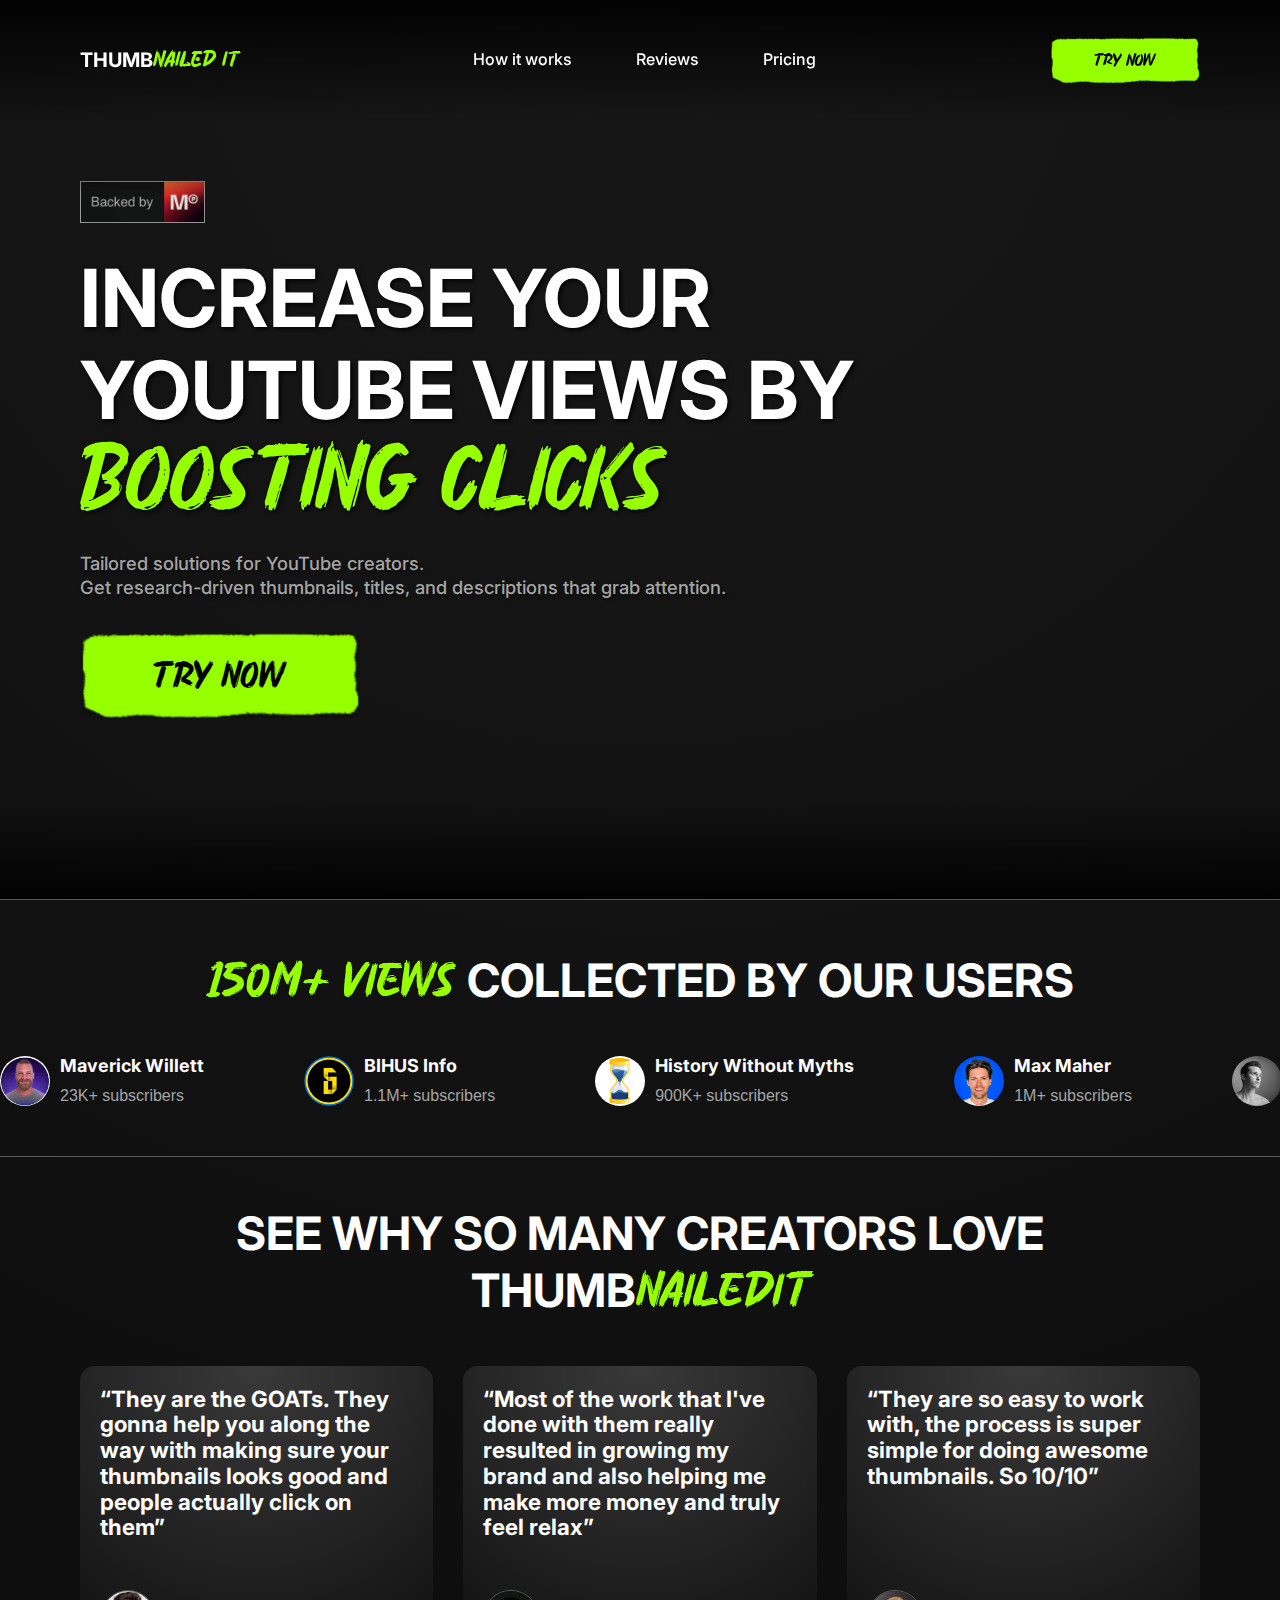
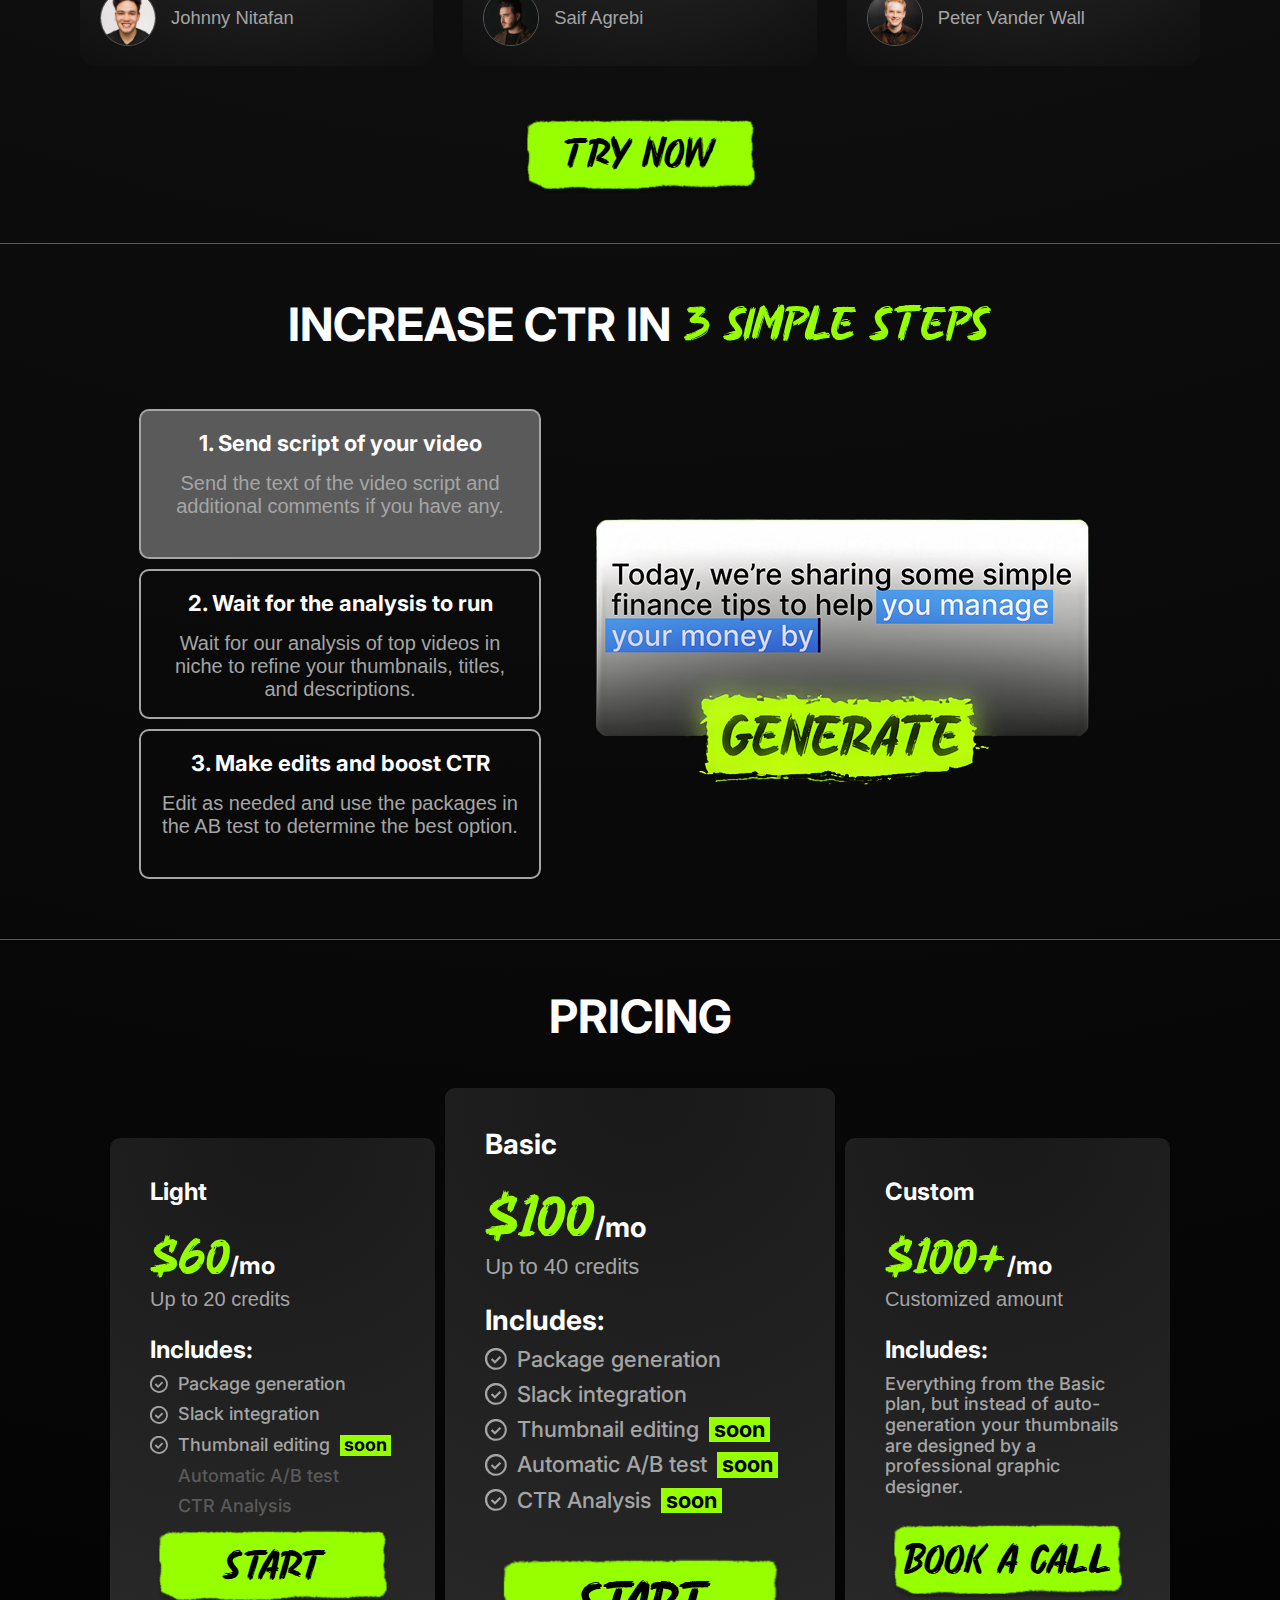
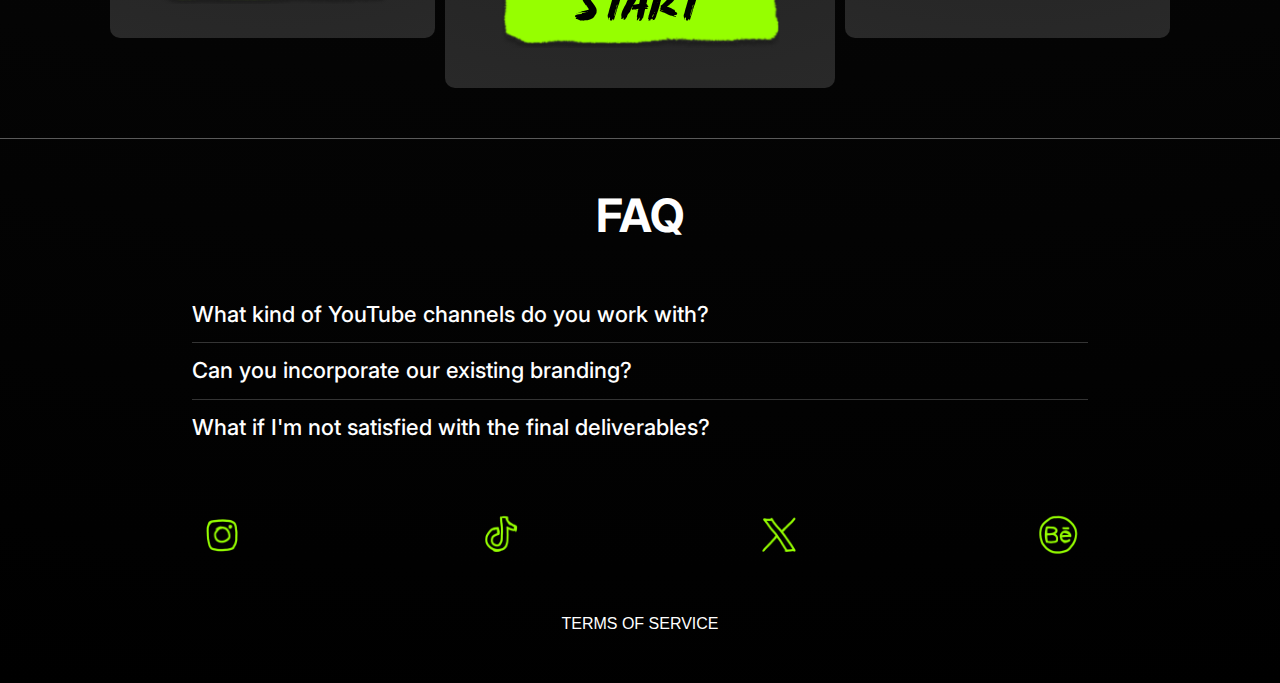
==== commit c8840afd: "Bug fixes" ====
--- a/index.html
+++ b/index.html
@@ -59,13 +59,11 @@
       </div>
     </header>
     <main>
-      <!-- ======================================================== -->
-
       <section class="hero">
         <div class="container">
           <img
-            class="hero__mp"
-            src="./images/hero/mp-logo.png"
+            class="hero-mp__image"
+            src="./images/hero/mp.jpg"
             alt="Mission Possible Venture Program Logo"
           />
           <h1 class="hero__title">
@@ -80,115 +78,276 @@
           </p>
           <a href="#pricing" class="hero__button link emp">TRY NOW</a>
         </div>
-        <div class="scrolling-wrapper">
+        <div class="hero-scrolling__wrapper">
           <img
             src="./images/hero/hero-examples.png"
             alt=""
             class="scrolling-image__desktop"
           />
           <img
+            aria-hidden="true"
             src="./images/hero/hero-examples.png"
             alt=""
             class="scrolling-image__desktop"
           />
         </div>
       </section>
-
-      <!-- ======================================================== -->
-
-      <section class="reviews__up">
+      <section class="channels">
         <div class="container">
-          <p class="reviews__up__title-desktop">
+          <p class="channels-title__desktop">
             <span class="emp">150M+ VIEWS</span> COLLECTED BY OUR USERS
           </p>
-          <div class="reviews__up__mobile-wrap">
-            <p class="reviews__up__title-mobile__first emp">150M+ VIEWS</p>
-            <p class="reviews__up__title-mobile__second">
-              COLLECTED BY OUR USERS
-            </p>
+          <div class="channels-title__mobile-wrap">
+            <p class="channels-title__mobile-first emp">150M+ VIEWS</p>
+            <p class="channels-title__mobile-second">COLLECTED BY OUR USERS</p>
           </div>
-          <div class="scrolling-wrapper-horizontal">
-            <img
-              src="./images/reviews/channels.png"
-              alt=""
-              class="scrolling-image__reviews"
-            />
-            <img
-              src="./images/reviews/channels.png"
-              alt=""
-              class="scrolling-image__reviews"
-            />
-          </div>
+        </div>
+        <div class="carousel__wrapper">
+          <ul class="channels__list list">
+            <li class="channels__item">
+              <img
+                src="./images/channels/maverick.jpg"
+                alt=""
+                class="channels__pfp"
+              />
+              <div class="channels__info">
+                <p class="channels__name">Maverick Willett</p>
+                <p class="channels__subscribers">23K+ subscribers</p>
+              </div>
+            </li>
+            <li class="channels__item">
+              <img
+                src="./images/channels/bihus.jpg"
+                alt=""
+                class="channels__pfp"
+              />
+              <div class="channels__info">
+                <p class="channels__name">BIHUS Info</p>
+                <p class="channels__subscribers">1.1M+ subscribers</p>
+              </div>
+            </li>
+            <li class="channels__item">
+              <img
+                src="./images/channels/history.jpg"
+                alt=""
+                class="channels__pfp"
+              />
+              <div class="channels__info">
+                <p class="channels__name">History Without Myths</p>
+                <p class="channels__subscribers">900K+ subscribers</p>
+              </div>
+            </li>
+            <li class="channels__item">
+              <img
+                src="./images/channels/max.jpg"
+                alt=""
+                class="channels__pfp"
+              />
+              <div class="channels__info">
+                <p class="channels__name">Max Maher</p>
+                <p class="channels__subscribers">1M+ subscribers</p>
+              </div>
+            </li>
+            <li class="channels__item">
+              <img
+                src="./images/channels/craig.jpg"
+                alt=""
+                class="channels__pfp"
+              />
+              <div class="channels__info">
+                <p class="channels__name">Just Some Geezer</p>
+                <p class="channels__subscribers">100K+ subscribers</p>
+              </div>
+            </li>
+            <li class="channels__item">
+              <img
+                src="./images/channels/price.jpg"
+                alt=""
+                class="channels__pfp"
+              />
+              <div class="channels__info">
+                <p class="channels__name">Price of the State</p>
+                <p class="channels__subscribers">165K+ subscribers</p>
+              </div>
+            </li>
+            <li class="channels__item">
+              <img
+                src="./images/channels/kait.jpg"
+                alt=""
+                class="channels__pfp"
+              />
+              <div class="channels__info">
+                <p class="channels__name">Kait Ann-Michelle</p>
+                <p class="channels__subscribers">33K+ subscribers</p>
+              </div>
+            </li>
+            <li class="channels__item">
+              <img
+                src="./images/channels/economy.jpg"
+                alt=""
+                class="channels__pfp"
+              />
+              <div class="channels__info">
+                <p class="channels__name">EconomyTalk</p>
+                <p class="channels__subscribers">40K+ subscribers</p>
+              </div>
+            </li>
+          </ul>
+          <ul aria-hidden="true" class="channels__list list">
+            <li class="channels__item">
+              <img
+                src="./images/channels/maverick.jpg"
+                alt=""
+                class="channels__pfp"
+              />
+              <div class="channels__info">
+                <p class="channels__name">Maverick Willett</p>
+                <p class="channels__subscribers">23K+ subscribers</p>
+              </div>
+            </li>
+            <li class="channels__item">
+              <img
+                src="./images/channels/bihus.jpg"
+                alt=""
+                class="channels__pfp"
+              />
+              <div class="channels__info">
+                <p class="channels__name">BIHUS Info</p>
+                <p class="channels__subscribers">1.1M+ subscribers</p>
+              </div>
+            </li>
+            <li class="channels__item">
+              <img
+                src="./images/channels/history.jpg"
+                alt=""
+                class="channels__pfp"
+              />
+              <div class="channels__info">
+                <p class="channels__name">History Without Myths</p>
+                <p class="channels__subscribers">900K+ subscribers</p>
+              </div>
+            </li>
+            <li class="channels__item">
+              <img
+                src="./images/channels/max.jpg"
+                alt=""
+                class="channels__pfp"
+              />
+              <div class="channels__info">
+                <p class="channels__name">Max Maher</p>
+                <p class="channels__subscribers">1M+ subscribers</p>
+              </div>
+            </li>
+            <li class="channels__item">
+              <img
+                src="./images/channels/craig.jpg"
+                alt=""
+                class="channels__pfp"
+              />
+              <div class="channels__info">
+                <p class="channels__name">Just Some Geezer</p>
+                <p class="channels__subscribers">100K+ subscribers</p>
+              </div>
+            </li>
+            <li class="channels__item">
+              <img
+                src="./images/channels/price.jpg"
+                alt=""
+                class="channels__pfp"
+              />
+              <div class="channels__info">
+                <p class="channels__name">Price of the State</p>
+                <p class="channels__subscribers">165K+ subscribers</p>
+              </div>
+            </li>
+            <li class="channels__item">
+              <img
+                src="./images/channels/kait.jpg"
+                alt=""
+                class="channels__pfp"
+              />
+              <div class="channels__info">
+                <p class="channels__name">Kait Ann-Michelle</p>
+                <p class="channels__subscribers">33K+ subscribers</p>
+              </div>
+            </li>
+            <li class="channels__item">
+              <img
+                src="./images/channels/economy.jpg"
+                alt=""
+                class="channels__pfp"
+              />
+              <div class="channels__info">
+                <p class="channels__name">EconomyTalk</p>
+                <p class="channels__subscribers">40K+ subscribers</p>
+              </div>
+            </li>
+          </ul>
         </div>
       </section>
-
-      <!-- ======================================================== -->
-
-      <section class="reviews__down">
+      <section class="reviews">
         <div class="container">
-          <p class="reviews__down__title">
-            SEE WHY SO MANY PEOPLE LOVE THUMB<span class="emp">NAILED IT</span>
+          <p class="reviews-title__desktop">
+            SEE WHY SO MANY CREATORS LOVE THUMB<span class="emp">NAILEDIT</span>
           </p>
-          <div class="reviews__down__wrapper">
-            <div class="reviews__down__card">
-              <p class="reviews__down__text">
-                “They are the GOAT`s. They gonna help you along the way with
+          <p class="reviews-title__mobile">WHY CREATORS LOVE US</p>
+          <div class="reviews-wrapper">
+            <div class="reviews-card">
+              <p class="reviews-text">
+                “They are the GOATs. They gonna help you along the way with
                 making sure your thumbnails looks good and people actually click
                 on them”
               </p>
-              <div class="reviews__down__creator__wrap">
+              <div class="reviews-creator__wrap">
                 <img
-                  src="./images/reviews/johnny.png"
+                  src="./images/reviews/johnny.jpg"
                   alt=""
-                  class="reviews__down__creator"
+                  class="reviews-creator"
                 />
-                <p class="reviews__down__name">Johnny Nitafan</p>
-              </div>
-            </div>
-            <div class="reviews__down__card">
-              <p class="reviews__down__text">
-                “Most of the work that I`ve done with them really resulted in
+                <p class="reviews-name">Johnny Nitafan</p>
+              </div>
+            </div>
+            <div class="reviews-card">
+              <p class="reviews-text">
+                “Most of the work that I've done with them really resulted in
                 growing my brand and also helping me make more money and truly
                 feel relax”
               </p>
-              <div class="reviews__down__creator__wrap">
+              <div class="reviews-creator__wrap">
                 <img
-                  src="./images/reviews/saif.png"
+                  src="./images/reviews/saif.jpg"
                   alt=""
-                  class="reviews__down__creator"
+                  class="reviews-creator"
                 />
-                <p class="reviews__down__name">Saif Agrebi</p>
-              </div>
-            </div>
-            <div class="reviews__down__card">
-              <p class="reviews__down__text">
+                <p class="reviews-name">Saif Agrebi</p>
+              </div>
+            </div>
+            <div class="reviews-card">
+              <p class="reviews-text">
                 “They are so easy to work with, the process is super simple for
                 doing awesome thumbnails. So 10/10”
               </p>
-              <div class="reviews__down__creator__wrap">
+              <div class="reviews-creator__wrap">
                 <img
-                  src="./images/reviews/peter.png"
+                  src="./images/reviews/peter.jpg"
                   alt=""
-                  class="reviews__down__creator"
+                  class="reviews-creator"
                 />
-                <p class="reviews__down__name">Peter Vander Wall</p>
+                <p class="reviews-name">Peter Vander Wall</p>
               </div>
             </div>
           </div>
-          <a href="#pricing" class="reviews__down__button link emp">TRY NOW</a>
+          <a href="#pricing" class="reviews-button link emp">TRY NOW</a>
         </div>
       </section>
-
-      <!-- ======================================================== -->
-
       <section class="process" id="process">
         <div class="container">
-          <p class="reviews__up__title-desktop">
+          <p class="process-title__desktop">
             INCREASE CTR IN<span class="emp"> 3 SIMPLE STEPS</span>
           </p>
-          <div class="reviews__up__mobile-wrap">
-            <p class="reviews__up__title-mobile__second">INCREASE CTR IN</p>
-            <p class="reviews__up__title-mobile__first emp">3 SIMPLE STEPS</p>
+          <div class="process__mobile-wrap">
+            <p class="process-title__mobile-second">INCREASE CTR IN</p>
+            <p class="process-title__mobile-first emp">3 SIMPLE STEPS</p>
           </div>
           <div class="stages-section">
             <div class="stages-container">
@@ -207,14 +366,14 @@
                 </p>
               </div>
               <div class="stage-box" data-stage="3">
-                <p class="process__title">3. Edit and use</p>
+                <p class="process__title">3. Make edits and boost CTR</p>
                 <p class="process__text">
                   Edit as needed and use the packages in the AB test to
                   determine the best option.
                 </p>
               </div>
             </div>
-            <div class="stage-image-container">
+            <div class="stage-image__container">
               <img
                 id="stage-image"
                 src="./images/process/drawing1.png"
@@ -224,103 +383,136 @@
           </div>
         </div>
       </section>
-
-      <!-- ======================================================== -->
-
       <section class="pricing" id="pricing">
         <div class="container">
           <p class="pricing__title">PRICING</p>
-          <div class="pricing-plans">
-            <div class="pricing-card">
-              <div class="pricing-card__wrapper">
-                <h2 class="plan-title">Light</h2>
-                <p class="plan-price">
-                  <span class="plan-price emp">$60</span>/mo
-                </p>
-                <p class="plan-credits">Up to 20 credits</p>
-                <div class="plan-includes">
-                  <h3>Includes:</h3>
-                  <ul>
-                    <li>
-                      <img src="./images/pricing/check.png" />Package generation
-                    </li>
-                    <li>
-                      <img src="./images/pricing/check.png" />Slack integration
-                    </li>
-                    <li>
-                      <img src="./images/pricing/check.png" />Thumbnail editing
-                      <span>soon</span>
-                    </li>
-                    <li class="plan-includes-unavailable">Automatic AB test</li>
-                    <li class="plan-includes-unavailable">CTR analytics</li>
-                  </ul>
-                </div>
-              </div>
-              <a href="#" class="plan-button link emp">Start</a>
-            </div>
-            <div class="pricing-card">
-              <div class="pricing-card__wrapper">
-                <h2 class="plan-title">Basic</h2>
-                <p class="plan-price">
-                  <span class="plan-price emp">$100</span>/mo
-                </p>
-                <p class="plan-credits">Up to 40 credits</p>
-                <div class="plan-includes">
-                  <h3>Includes:</h3>
-                  <ul>
-                    <li>
-                      <img src="./images/pricing/check.png" />Package generation
-                    </li>
-                    <li>
-                      <img src="./images/pricing/check.png" />Slack integration
-                    </li>
-                    <li>
-                      <img src="./images/pricing/check.png" />Thumbnail editing
-                      <span>soon</span>
-                    </li>
-                    <li>
-                      <img src="./images/pricing/check.png" />Automatic AB test
-                      <span>soon</span>
-                    </li>
-                    <li>
-                      <img src="./images/pricing/check.png" />CTR analytics
-                      <span>soon</span>
-                    </li>
-                  </ul>
-                </div>
-              </div>
-              <a href="#" class="plan-button link emp">Start</a>
-            </div>
-            <div class="pricing-card">
-              <div class="pricing-card__wrapper">
-                <h2 class="plan-title">Custom</h2>
-                <p class="plan-price">
-                  <span class="plan-price emp">$100+</span>/mo
-                </p>
-                <p class="plan-credits">Customized amount</p>
-                <div class="plan-includes">
-                  <h3>Includes:</h3>
-                  <p>
-                    Same as in the Basic plan, but instead of generating, a
-                    professional designer is engaged in the creation, taking
-                    into account all custom wishes.
-                  </p>
-                </div>
-              </div>
-              <a href="#" class="plan-button link emp">Book a call</a>
-            </div>
-          </div>
+          <ul class="pricing-card__list list">
+            <li class="pricing-card__item">
+              <div class="pricing-card__info">
+                <p class="pricing-card__title">Light</p>
+                <p class="pricing-card__price">
+                  <span class="pricing-card__price-number emp">$60</span>/mo
+                </p>
+                <p class="pricing-card__subtitle">Up to 20 credits</p>
+                <p class="pricing-card__includes">Includes:</p>
+                <ul class="pricing-card__info-list list">
+                  <li class="pricing-card__info-item">
+                    <svg class="pricing__tick">
+                      <use href="./images/icons.svg#pricing__tick"></use>
+                    </svg>
+                    Package generation
+                  </li>
+                  <li class="pricing-card__info-item">
+                    <svg class="pricing__tick">
+                      <use href="./images/icons.svg#pricing__tick"></use>
+                    </svg>
+                    Slack integration
+                  </li>
+                  <li class="pricing-card__info-item">
+                    <svg class="pricing__tick">
+                      <use href="./images/icons.svg#pricing__tick"></use>
+                    </svg>
+                    Thumbnail editing
+                    <span class="pricing-card__info-soon"
+                      >&nbsp;soon&nbsp;</span
+                    >
+                  </li>
+                  <li class="pricing-card__info-item unavailable">
+                    <svg class="pricing__tick">
+                      <use href="./images/icons.svg#pricing__tick"></use>
+                    </svg>
+                    Automatic A/B test
+                  </li>
+                  <li class="pricing-card__info-item unavailable">
+                    <svg class="pricing__tick">
+                      <use href="./images/icons.svg#pricing__tick"></use>
+                    </svg>
+                    CTR Analysis
+                  </li>
+                </ul>
+              </div>
+              <a href="#" class="pricing-plan__button link emp">START</a>
+            </li>
+            <li class="pricing-card__item">
+              <div class="pricing-card__info">
+                <p class="pricing-card__title main">Basic</p>
+                <p class="pricing-card__price main">
+                  <span class="pricing-card__price-number emp main">$100</span
+                  >/mo
+                </p>
+                <p class="pricing-card__subtitle main">Up to 40 credits</p>
+                <p class="pricing-card__includes main">Includes:</p>
+                <ul class="pricing-card__info-list list">
+                  <li class="pricing-card__info-item main">
+                    <svg class="pricing__tick main">
+                      <use href="./images/icons.svg#pricing__tick"></use>
+                    </svg>
+                    Package generation
+                  </li>
+                  <li class="pricing-card__info-item main">
+                    <svg class="pricing__tick main">
+                      <use href="./images/icons.svg#pricing__tick"></use>
+                    </svg>
+                    Slack integration
+                  </li>
+                  <li class="pricing-card__info-item main">
+                    <svg class="pricing__tick main">
+                      <use href="./images/icons.svg#pricing__tick"></use>
+                    </svg>
+                    Thumbnail editing
+                    <span class="pricing-card__info-soon"
+                      >&nbsp;soon&nbsp;</span
+                    >
+                  </li>
+                  <li class="pricing-card__info-item main">
+                    <svg class="pricing__tick main">
+                      <use href="./images/icons.svg#pricing__tick"></use>
+                    </svg>
+                    Automatic A/B test
+                    <span class="pricing-card__info-soon"
+                      >&nbsp;soon&nbsp;</span
+                    >
+                  </li>
+                  <li class="pricing-card__info-item main">
+                    <svg class="pricing__tick main">
+                      <use href="./images/icons.svg#pricing__tick"></use>
+                    </svg>
+                    CTR Analysis
+                    <span class="pricing-card__info-soon"
+                      >&nbsp;soon&nbsp;</span
+                    >
+                  </li>
+                </ul>
+              </div>
+              <a href="#" class="pricing-plan__button link emp main">START</a>
+            </li>
+            <li class="pricing-card__item">
+              <div class="pricing-card__info">
+                <p class="pricing-card__title">Custom</p>
+                <p class="pricing-card__price">
+                  <span class="pricing-card__price-number emp">$100+</span>/mo
+                </p>
+                <p class="pricing-card__subtitle">Customized amount</p>
+                <p class="pricing-card__includes">Includes:</p>
+                <p class="pricing-card__info-item">
+                  Everything from the Basic plan, but instead of auto-generation
+                  your thumbnails are designed by a professional graphic
+                  designer.
+                </p>
+              </div>
+              <a href="#" class="pricing-plan__button link emp">BOOK A CALL</a>
+            </li>
+          </ul>
         </div>
       </section>
-
-      <!-- ======================================================== -->
-
       <section class="faq">
         <div class="container">
           <div id="faq">
             <h1>FAQ</h1>
             <div class="faq-item pointer">
-              <div class="faq-question">Who does Thumbnailed.it work with?</div>
+              <div class="faq-question">
+                What kind of YouTube channels do you work with?
+              </div>
               <div class="faq-answer">
                 We are ready to optimize the performance of both channels that
                 have already achieved a certain result and want to reach new
@@ -328,13 +520,13 @@
                 to success is quality content and consistency. No matter how
                 high-quality the thumbnails are, if the video is gray noise, the
                 channel wil not succeed under any circumstances. The same
-                applies to those bloggers who caught fire with an idea but only
+                applies to those creators who caught fire with an idea but only
                 lasted a couple of months.
               </div>
             </div>
             <div class="faq-item pointer">
               <div class="faq-question">
-                Can Thumbnailed.it incorporate our existing branding?
+                Can you incorporate our existing branding?
               </div>
               <div class="faq-answer">
                 Of course, we will simply design the concepts within your
@@ -343,7 +535,7 @@
             </div>
             <div class="faq-item pointer">
               <div class="faq-question">
-                What if I'm not satisfied with the final thumbnail or title?
+                What if I'm not satisfied with the final deliverables?
               </div>
               <div class="faq-answer">
                 Despite the fact that we create images with a focus on
@@ -358,38 +550,42 @@
       </section>
     </main>
     <footer class="footer">
-      <div class="footer-container">
-        <a href="https://thumbnailed-it.com" class="footer-logo__link link">
-          <div class="footer-logo">
-            <p class="footer-logo__left">THUMB</p>
-            <p class="footer-logo__right emp">NAILED.IT</p>
-          </div>
-        </a>
-        <div class="footer-socials__list">
-          <a
-            href="https://www.instagram.com/thumbnailed.lt/"
-            class="footer-socials__image link"
-            ><img src="./images/socials-icons/logo-instagram.png" alt=""
-          /></a>
-          <a
-            href="https://www.tiktok.com/@thumbnailed.lt"
-            class="footer-socials__image link"
-            ><img src="./images/socials-icons/logo-tiktok.png" alt=""
-          /></a>
-          <a href="https://x.com/" class="footer-socials__image link"
-            ><img src="./images/socials-icons/logo-twitter.png" alt=""
-          /></a>
-          <a href="https://www.behance.net/" class="footer-socials__image link"
-            ><img src="./images/socials-icons/logo-behance.png" alt=""
-          /></a>
-        </div>
+      <div class="container">
+        <ul class="footer-socials__list list">
+          <li class="footer-socials__item">
+            <a
+              href="https://www.instagram.com/thumbnailed.lt/"
+              class="footer-socials__image link"
+              ><img src="./images/socials-icons/logo-instagram.png" alt=""
+            /></a>
+          </li>
+          <li class="footer-socials__item">
+            <a
+              href="https://www.tiktok.com/@thumbnailed.lt"
+              class="footer-socials__image link"
+              ><img src="./images/socials-icons/logo-tiktok.png" alt=""
+            /></a>
+          </li>
+          <li class="footer-socials__item">
+            <a href="https://x.com/" class="footer-socials__image link"
+              ><img src="./images/socials-icons/logo-twitter.png" alt=""
+            /></a>
+          </li>
+          <li class="footer-socials__item">
+            <a
+              href="https://www.behance.net/"
+              class="footer-socials__image link"
+              ><img src="./images/socials-icons/logo-behance.png" alt=""
+            /></a>
+          </li>
+        </ul>
         <a href="terms-of-service.html" class="footer-terms__link link"
           >TERMS OF SERVICE</a
         >
       </div>
     </footer>
+    <script src="./js/hero-carousel.js"></script>
     <script src="./js/process-switcher.js"></script>
     <script src="./js/faq.js"></script>
-    <script src="./js/footer-carousel.js"></script>
   </body>
 </html>
--- a/css/main.min.css
+++ b/css/main.min.css
@@ -1 +1 @@
-html{scroll-behavior:smooth}@font-face{font-family:"Inter";src:url("../fonts/Inter.woff2") format("woff2"),url("../fonts/Inter.woff") format("woff"),url("../fonts/Inter.ttf") format("truetype");font-weight:normal;font-style:normal;font-display:swap}@font-face{font-family:"HYPEGOALS";src:url("../fonts/HYPEGOALS.woff2") format("woff2"),url("../fonts/HYPEGOALS.woff") format("woff"),url("../fonts/HYPEGOALS.TTF") format("truetype");font-weight:normal;font-style:normal;font-display:swap}body{font-family:"Inter",sans-serif;font-weight:normal;font-style:normal;-webkit-font-smoothing:antialiased;-moz-osx-font-smoothing:grayscale;text-rendering:optimizeLegibility;color:var(--white);background:radial-gradient(circle at top, #181818, #000000)}body::-webkit-scrollbar{display:none}.emp{font-family:"HYPEGOALS",sans-serif;font-weight:normal;font-style:normal;-webkit-font-smoothing:antialiased;-moz-osx-font-smoothing:grayscale;text-rendering:optimizeLegibility;letter-spacing:normal}.list{list-style:none}.link{text-decoration:none}.pointer{cursor:pointer}.no-scroll{overflow:hidden}p,h1,h2,h3,h4,h5,h6{margin:0;padding:0}ul{margin:0;padding:0}img{display:block;max-width:100%;height:auto}:root{--black: #000000;--white: #ffffff;--green: #96ff00;--grey: #a5a5a5}.container{width:100%;padding-left:80px;padding-right:80px;margin-left:auto;margin-right:auto}.header .container{position:fixed;top:0;left:0;right:0;z-index:1000;display:flex;justify-content:space-between;align-items:center;width:100%;height:150px;padding-left:37px;padding-right:37px;background:linear-gradient(to bottom, rgba(0, 0, 0, 0.9) 0%, rgba(0, 0, 0, 0) 100%)}@media screen and (min-width: 768px){.header .container{height:120px;padding-left:80px;padding-right:80px}}.header__logo{display:flex;align-items:center;font-size:1.25em;font-weight:700;color:var(--white)}.header__logo .emp{font-size:1.2em;color:var(--green)}@media screen and (max-width: 424px){.header__logo{font-size:4vw}}.header__nav{display:none}@media screen and (min-width: 1024px){.header__nav{display:block}.header__nav-list{display:flex;justify-content:center;align-items:center;gap:4em}.header__nav-link{font-weight:500;color:var(--white)}}.header__button{width:150px;height:45px;display:flex;justify-content:center;align-items:center;background-image:url(..//..//images/button-background/button.png);background-repeat:no-repeat;background-size:cover;background-position:center;font-size:1.2em;color:var(--black);cursor:pointer}@media screen and (max-width: 424px){.header__button{width:30vw;height:9.72vw;font-size:4.25vw}}.hero{padding-top:160px;padding-bottom:50px;border-bottom:1px solid #5a5a5a}@media screen and (min-width: 768px){.hero{position:relative;height:100vh;overflow:hidden;display:flex;justify-content:center;align-self:center;padding-top:0;padding-bottom:0}}.hero .container{width:100%;padding-left:37px;padding-right:37px;display:flex;flex-direction:column;justify-content:center;align-items:center}@media screen and (min-width: 768px){.hero .container{align-items:start;padding-left:80px;padding-right:80px}}.hero__mp{width:clamp(80px,16vw,125px);margin-bottom:2rem;z-index:2}@media screen and (min-width: 768px){.hero__mp{width:clamp(80px,11vw,125px);margin-bottom:1.8rem}}.hero__title{text-align:center;font-size:7.5vw;line-height:1;font-weight:700;margin-bottom:1.5rem;text-shadow:2px 2px 4px rgba(0,0,0,.9);z-index:2}.hero__title .emp{font-size:1.25em;color:var(--green);line-height:.8}@media screen and (min-width: 768px){.hero__title{text-align:left;max-width:816px;font-size:clamp(1.8rem,7vw,5rem)}}@media screen and (min-width: 768px)and (max-width: 1234px){.hero__title{max-width:650px;font-size:5.2vw}}@media screen and (min-width: 768px){.hero__title .emp{font-size:1.25em;color:var(--green);line-height:.8}}.hero__text{font-size:2.5vw;text-align:center;max-width:70%;line-height:1.3;color:var(--grey);font-weight:500;margin-bottom:1.8em;text-shadow:2px 2px 4px rgba(0,0,0,.5);z-index:2}@media screen and (min-width: 768px){.hero__text{text-align:left;max-width:80%;font-size:clamp(.5rem,1.6vw,1.15rem);line-height:1.3;color:var(--grey)}}.hero__button{display:flex;justify-content:center;align-items:center;cursor:pointer;background-image:url(..//..//images/button-background/button.png);background-repeat:no-repeat;background-size:cover;background-position:center;width:139px;height:42px;color:var(--black);z-index:2}@media screen and (min-width: 768px){.hero__button{width:clamp(125px,25vw,280px);height:clamp(38px,7.59vw,85px);font-size:clamp(1.5em,3.4vw,2.5em)}}.scrolling-wrapper{position:absolute;right:9%;width:25vw;height:auto}@media screen and (max-width: 767px){.scrolling-wrapper{display:none}}.reviews__up{padding-top:100px;padding-bottom:50px;position:relative;overflow:hidden;border-bottom:1px solid #5a5a5a}.reviews__up .container{padding-left:37px;padding-right:37px}.reviews__up__title-desktop{display:none}@media screen and (min-width: 768px){.reviews__up__title-desktop{display:block;font-size:2.7em;text-align:center;font-weight:700;margin-bottom:1em}}.reviews__up__title-desktop .emp{color:var(--green)}@media screen and (min-width: 768px){.reviews__up__title-desktop .emp{font-size:1.15em}}.reviews__up__mobile-wrap{display:flex;flex-direction:column;align-items:center;margin-bottom:1.5em}@media screen and (min-width: 768px){.reviews__up__mobile-wrap{display:none}}.reviews__up__title-mobile__first{font-size:7vw;text-align:center;color:var(--green)}.reviews__up__title-mobile__second{font-size:5.5vw;text-align:center;font-weight:700}.scrolling-wrapper-horizontal{width:300%;height:4vw;display:flex}.reviews__down{padding-top:50px;padding-bottom:50px;border-bottom:1px solid #5a5a5a}.reviews__down .container{display:flex;flex-direction:column;align-items:center;padding-left:37px;padding-right:37px}@media screen and (min-width: 768px){.reviews__down .container{padding-left:80px;padding-right:80px}}.reviews__down__title{font-size:2.7em;text-align:center;font-weight:700;margin-bottom:1em}.reviews__down__title .emp{color:var(--green)}@media screen and (min-width: 768px){.reviews__down__title .emp{font-size:1.15em}}.reviews__down__wrapper{display:flex;align-items:center;justify-content:space-around;flex-direction:column;gap:30px;margin-bottom:50px}@media screen and (min-width: 768px){.reviews__down__wrapper{flex-direction:row}}.reviews__down__card{display:flex;flex-direction:column;justify-content:space-between;width:100%;height:170px;padding:20px;border-radius:15px;background:radial-gradient(circle at top, #3a3939, #0f0f0f)}@media screen and (min-width: 768px){.reviews__down__card{width:calc((100% - 250px)/2);height:300px}}.reviews__down__text{font-size:14px;font-weight:700;margin-bottom:20px}@media screen and (min-width: 768px){.reviews__down__text{font-size:clamp(16px,2vw,22.4px)}}.reviews__down__creator__wrap{display:flex;align-items:center}.reviews__down__creator{width:40px;height:40px;border-radius:50%;border:1px solid #5a5a5a;margin-right:15px}@media screen and (min-width: 768px){.reviews__down__creator{width:56px;height:56px}}.reviews__down__name{font-size:12px;color:#a5a5a5}@media screen and (min-width: 768px){.reviews__down__name{font-size:clamp(14px,2vw,18.4px)}}.reviews__down__button{display:flex;justify-content:center;align-items:center;background-image:url(..//..//images/button-background/button.png);background-repeat:no-repeat;background-size:cover;background-position:center;width:139px;height:42px;color:var(--black);cursor:pointer}@media screen and (min-width: 768px){.reviews__down__button{width:clamp(125px,25vw,280px);height:clamp(38px,7.59vw,85px);font-size:clamp(1.5em,3.4vw,2.5em)}}.process{padding-top:50px;padding-bottom:50px;border-bottom:1px solid #5a5a5a}.process .container{padding-left:20px;padding-right:20px}@media screen and (min-width: 768px){.process .container{padding-left:80px;padding-right:80px}}@media screen and (min-width: 1200px){.process .container{padding-left:108px;padding-right:108px}}.stages-section{display:flex;flex-wrap:nowrap;align-items:stretch;width:100%;padding:10px;border-radius:15px;background:radial-gradient(circle at top left, #1f1f1f, #0f0f0f);gap:20px}.stages-container{display:flex;flex-direction:column;gap:20px;flex:1;min-width:0;min-height:0}.stage-box{background:var(--black);border-radius:8px;border:1px solid #a5a5a5;padding:2vh 2vw;cursor:pointer;transition:background .3s;display:flex;flex-direction:column;gap:10px;flex:1;min-height:0;box-sizing:border-box}.stage-box.active{background:#5a5a5a}.stage-image-container{flex:1;min-width:0;display:flex;align-items:center;justify-content:center}.stage-image-container img{width:100%;height:auto;max-height:100%;object-fit:contain;display:block}@media(max-width: 768px){.stages-section{flex-direction:column}.stages-container{flex-direction:row;justify-content:space-between;align-items:stretch}.stage-box{flex:1 1 0;text-align:center}.stage-image-container{margin-top:20px;width:100%}.process__text{display:none}}.pricing{padding-top:50px;padding-bottom:50px}.pricing .container{padding-left:0;padding-right:0}.pricing__title{font-size:2.7em;text-align:center;font-weight:700;margin-bottom:1em}.pricing-plans{display:flex;align-items:center;justify-content:center;gap:30px;margin:0 auto}@media screen and (min-width: 769px){.pricing-plans{width:90%}}@media screen and (min-width: 1024px){.pricing-plans{width:80%}}.pricing-card{display:flex;flex-direction:column;align-items:center;justify-content:space-between;background:radial-gradient(circle at top, #191919, #292929);width:80%;min-height:500px;padding:3rem;border-radius:10px}@media screen and (min-width: 769px){.pricing-card{width:32%}}@media screen and (min-width: 769px){.pricing-card:nth-child(2){font-size:1.2rem;min-height:600px;width:36%}}.pricing-card__wrapper{align-self:flex-start}.plan-title{font-size:1.8rem;margin-bottom:1rem}.plan-price{font-size:1.8rem;margin-bottom:.2rem}.plan-price .emp{color:var(--green);font-size:2em}.plan-credits{margin-bottom:2rem;font-weight:500;color:#a5a5a5}.plan-includes{margin-bottom:1.5rem;color:#a5a5a5}.plan-includes h3{color:#fff;margin-bottom:.5rem}.plan-includes ul{list-style:none;padding:0;margin:0}.plan-includes li{display:flex;align-items:center;gap:10px;margin-bottom:.5rem}.plan-includes img{width:18px;height:19px}.plan-includes span{font-weight:700;color:var(--black);background-color:var(--green)}.plan-includes-unavailable{margin-left:28px;color:#5a5a5a}.plan-button{display:flex;justify-content:center;align-items:center;cursor:pointer;background-image:url(..//..//images/button-background/button.png);background-repeat:no-repeat;background-size:cover;background-position:center;width:70%;aspect-ratio:3.29/1;font-size:5vw}@media(min-width: 769px){.plan-button{width:100%;font-size:3vw;color:var(--black)}}@media(max-width: 768px){.pricing-plans{flex-direction:column;align-items:center}}#faq{width:80%;margin:50px auto;text-align:center}#faq h1{font-size:64px;margin-bottom:30px}#faq .faq-item{text-align:left;border-bottom:1px solid rgba(255,255,255,.2);padding:15px 0}#faq .faq-item:last-child{border-bottom:none}#faq .faq-item .faq-question{font-size:1.2em}#faq .faq-item .faq-answer{font-size:1em;max-height:0;overflow:hidden;transition:max-height .3s ease,padding .3s ease;margin-top:0;padding:0 0;color:var(--white)}.footer-container{display:flex;flex-direction:column;align-items:center;width:100%;padding-top:60px;padding-bottom:60px}.footer-logo{display:flex;justify-content:center;align-items:center}.footer-logo__link{display:block;margin-bottom:50px}.footer-logo__left{font-size:28px;font-weight:700;color:var(--white)}.footer-logo__right{font-size:32px;color:var(--green)}.footer-socials__list{display:flex;align-items:center;justify-content:space-between;width:80%;margin-bottom:50px}.footer-socials__image{width:60px;height:60px}.footer-terms__link{color:var(--white)}/*# sourceMappingURL=main.min.css.map */+html{scroll-behavior:smooth}@font-face{font-family:"Inter";src:url("../fonts/Inter.woff2") format("woff2"),url("../fonts/Inter.woff") format("woff"),url("../fonts/Inter.ttf") format("truetype");font-weight:normal;font-style:normal;font-display:swap}@font-face{font-family:"HYPEGOALS";src:url("../fonts/HYPEGOALS.woff2") format("woff2"),url("../fonts/HYPEGOALS.woff") format("woff"),url("../fonts/HYPEGOALS.TTF") format("truetype");font-weight:normal;font-style:normal;font-display:swap}body{font-family:"Inter",sans-serif;font-weight:normal;font-style:normal;-webkit-font-smoothing:antialiased;-moz-osx-font-smoothing:grayscale;text-rendering:optimizeLegibility;color:var(--white);background:radial-gradient(circle at top, #181818, #000000)}body::-webkit-scrollbar{display:none}.emp{font-family:"HYPEGOALS",sans-serif;font-weight:normal;font-style:normal;-webkit-font-smoothing:antialiased;-moz-osx-font-smoothing:grayscale;text-rendering:optimizeLegibility;letter-spacing:normal}.list{list-style:none}.link{text-decoration:none}.pointer{cursor:pointer}.no-scroll{overflow:hidden}p,h1,h2,h3,h4,h5,h6{margin:0;padding:0}ul{margin:0;padding:0}img{display:block;max-width:100%;height:auto}:root{--black: #000000;--white: #ffffff;--green: #96ff00;--lightgrey: #a5a5a5;--darkgrey: #5a5a5a}.container{width:100%;margin-left:auto;margin-right:auto}.header .container{position:fixed;top:0;left:0;right:0;z-index:1000;display:flex;justify-content:space-between;align-items:center;width:100%;height:150px;padding-left:37px;padding-right:37px;background:linear-gradient(to bottom, rgba(0, 0, 0, 0.9) 0%, rgba(0, 0, 0, 0) 100%)}@media screen and (min-width: 768px){.header .container{height:120px;padding-left:80px;padding-right:80px}}.header__logo{display:flex;align-items:center;font-size:1.25em;font-weight:700;color:var(--white)}.header__logo .emp{font-size:1.2em;color:var(--green)}@media screen and (max-width: 424px){.header__logo{font-size:4vw}}.header__nav{display:none}@media screen and (min-width: 1024px){.header__nav{display:block}.header__nav-list{display:flex;justify-content:center;align-items:center;gap:4em}.header__nav-link{font-weight:500;color:var(--white)}}.header__button{width:150px;height:45px;display:flex;justify-content:center;align-items:center;background-image:url(..//..//images/button-background/button.png);background-repeat:no-repeat;background-size:cover;background-position:center;font-size:1.2em;color:var(--black);cursor:pointer}@media screen and (max-width: 424px){.header__button{width:30vw;height:9.72vw;font-size:4.25vw}}.hero{position:relative;padding-top:160px;padding-bottom:50px;border-bottom:1px solid var(--darkgrey)}@media screen and (min-width: 768px){.hero{position:relative;height:100vh;overflow:hidden;display:flex;justify-content:center;align-self:center;padding-top:0;padding-bottom:0}}.hero .container{width:100%;display:flex;flex-direction:column;justify-content:center;align-items:center}@media screen and (min-width: 768px){.hero .container{align-items:start;padding-left:80px;padding-right:80px}}.hero::after{content:"";position:absolute;bottom:0;left:0;width:100%;height:100px;background:linear-gradient(to top, rgba(0, 0, 0, 0.9) 0%, rgba(0, 0, 0, 0) 100%);pointer-events:none;z-index:2}.hero-mp__image{width:clamp(80px,16vw,125px);margin-bottom:2rem;z-index:2}@media screen and (min-width: 768px){.hero-mp__image{width:clamp(80px,11vw,125px);margin-bottom:1.8rem}}.hero__title{text-align:center;font-size:clamp(32px,8.8vw,42px);text-align:center;font-weight:700;text-shadow:2px 2px 4px rgba(0,0,0,.9);margin-bottom:1.5rem;z-index:2}.hero__title .emp{font-size:clamp(36px,10vw,54px);color:var(--green)}@media screen and (min-width: 480px){.hero__title{font-size:46px}.hero__title .emp{font-size:54px}}@media screen and (min-width: 768px){.hero__title{text-align:left;max-width:816px;font-size:clamp(1.8rem,7vw,5rem)}}@media screen and (min-width: 768px)and (max-width: 1234px){.hero__title{max-width:650px;font-size:5.2vw}}@media screen and (min-width: 768px){.hero__title .emp{font-size:1.25em;color:var(--green);line-height:.8}}.hero__text{font-size:2.5vw;text-align:center;max-width:70%;line-height:1.3;color:var(--grey);font-weight:500;margin-bottom:1.8em;text-shadow:2px 2px 4px rgba(0,0,0,.5);z-index:2}@media screen and (min-width: 768px){.hero__text{text-align:left;max-width:80%;font-size:clamp(.5rem,1.6vw,1.15rem);line-height:1.3;color:var(--lightgrey)}}@media screen and (min-width: 768px)and (min-width: 900px)and (max-width: 1000px){.hero__text{max-width:500px}}@media screen and (min-width: 768px)and (max-width: 1024px){.hero__text{font-size:1rem}}.hero__button{display:flex;justify-content:center;align-items:center;cursor:pointer;background-image:url(..//..//images/button-background/button.png);background-repeat:no-repeat;background-size:cover;background-position:center;width:139px;height:42px;color:var(--black);z-index:2}@media screen and (min-width: 768px){.hero__button{width:clamp(125px,25vw,280px);height:clamp(38px,7.59vw,85px);font-size:clamp(1.5em,3.4vw,2.5em)}}.hero-scrolling__wrapper{position:absolute;right:9%;width:25vw;height:auto}@media screen and (max-width: 899px){.hero-scrolling__wrapper{display:none}}.channels{padding-top:50px;padding-bottom:50px;position:relative;overflow:hidden;border-bottom:1px solid var(--darkgrey)}.channels .container{padding-left:30px;padding-right:30px}.channels-title__desktop{display:none}@media screen and (min-width: 768px){.channels-title__desktop{display:block;font-size:32px;font-weight:700;text-align:center;margin-bottom:30px}}@media screen and (min-width: 900px){.channels-title__desktop{font-size:38px;margin-bottom:35px}}@media screen and (min-width: 1024px){.channels-title__desktop{font-size:42px;margin-bottom:40px}}@media screen and (min-width: 1200px){.channels-title__desktop{font-size:46px;margin-bottom:45px}}.channels-title__desktop .emp{color:var(--green)}@media screen and (min-width: 768px){.channels-title__desktop .emp{font-size:1.15em}}@media screen and (min-width: 768px){.channels-title__mobile-wrap{display:none}}.channels-title__mobile-first{font-size:clamp(36px,10vw,54px);text-align:center;color:var(--green)}@media screen and (min-width: 480px){.channels-title__mobile-first{font-size:54px}}@media screen and (min-width: 768px){.channels-title__mobile-first{display:none}}.channels-title__mobile-second{font-size:clamp(32px,8.8vw,42px);font-weight:700;text-align:center;margin-bottom:25px}@media screen and (min-width: 480px){.channels-title__mobile-second{font-size:46px}}@media screen and (min-width: 768px){.channels-title__mobile-second{display:none}}.carousel__wrapper{display:flex;overflow:hidden;user-select:none;gap:100px}.channels__list{display:flex;justify-content:space-between;align-items:center;flex-shrink:0;min-width:100%;gap:100px;animation:scroll 15s linear infinite}@keyframes scroll{to{transform:translateX(calc(-100% - 100px))}}.channels__item{display:flex;align-items:center;justify-content:center;gap:10px}.channels__pfp{width:50px;height:50px;border-radius:50%}.channels__info{display:flex;flex-direction:column;justify-content:space-between;height:50px}.channels__name{font-size:18px;font-weight:700}.channels__subscribers{color:var(--lightgrey)}.reviews{padding-top:50px;padding-bottom:50px;border-bottom:1px solid var(--darkgrey)}.reviews .container{display:flex;flex-direction:column;align-items:center;padding-left:30px;padding-right:30px}@media screen and (min-width: 1024px){.reviews .container{padding-left:80px;padding-right:80px}}.reviews-title__desktop{display:none}@media screen and (min-width: 768px){.reviews-title__desktop{display:block;font-size:32px;font-weight:700;text-align:center;margin-bottom:30px}}@media screen and (min-width: 900px){.reviews-title__desktop{font-size:38px;margin-bottom:35px}}@media screen and (min-width: 1024px){.reviews-title__desktop{font-size:42px;margin-bottom:40px}}@media screen and (min-width: 1200px){.reviews-title__desktop{font-size:46px;margin-bottom:45px}}.reviews-title__mobile{font-size:clamp(32px,8.8vw,42px);font-weight:700;text-align:center;margin-bottom:25px}@media screen and (min-width: 480px){.reviews-title__mobile{font-size:46px}}@media screen and (min-width: 768px){.reviews-title__mobile{display:none}}.reviews-title__desktop .emp{color:var(--green);font-size:1.15em}.reviews-wrapper{display:flex;align-items:center;justify-content:space-around;flex-direction:column;gap:30px;margin-bottom:50px}@media screen and (min-width: 768px){.reviews-wrapper{flex-direction:row}}.reviews-card{display:flex;flex-direction:column;justify-content:space-between;padding:20px;border-radius:15px;width:100%;height:180px;background:radial-gradient(circle at top, #3a3939, #0f0f0f)}@media screen and (min-width: 480px){.reviews-card{width:80%;height:160px}}@media screen and (min-width: 768px){.reviews-card{width:calc((100% - 250px)/2);height:300px}}.reviews-text{font-size:14px;font-weight:700;margin-bottom:20px}@media screen and (min-width: 768px){.reviews-text{font-size:clamp(16px,2vw,22.4px)}}.reviews-creator__wrap{display:flex;align-items:center}.reviews-creator{width:40px;height:40px;border-radius:50%;border:1px solid var(--darkgrey);margin-right:15px}@media screen and (min-width: 768px){.reviews-creator{width:56px;height:56px}}.reviews-name{font-size:12px;color:var(--lightgrey)}@media screen and (min-width: 768px){.reviews-name{font-size:clamp(14px,2vw,18.4px)}}.reviews-button{display:flex;justify-content:center;align-items:center;background-image:url(..//..//images/button-background/button.png);background-repeat:no-repeat;background-size:cover;background-position:center;aspect-ratio:3/1;padding:15px;font-size:clamp(24px,10vw,32px);color:var(--black);cursor:pointer}@media screen and (min-width: 480px){.reviews-button{width:150px;height:50px;font-size:32px}}@media screen and (min-width: 768px){.reviews-button{width:150px;height:50px;font-size:28px}}@media screen and (min-width: 900px){.reviews-button{width:174px;height:58px;font-size:34px}}@media screen and (min-width: 1024px){.reviews-button{width:207px;height:69px;font-size:41px}}@media screen and (min-width: 1200px){.reviews-button{width:231px;height:77px;font-size:45px}}.process{padding-top:50px;padding-bottom:50px;border-bottom:1px solid var(--darkgrey)}.process .container{padding-left:30px;padding-right:30px}@media screen and (min-width: 768px){.process .container{padding-left:0px;padding-right:0px}}.process-title__desktop{display:none}@media screen and (min-width: 768px){.process-title__desktop{display:block;font-size:32px;font-weight:700;text-align:center;margin-bottom:30px}}@media screen and (min-width: 900px){.process-title__desktop{font-size:38px;margin-bottom:35px}}@media screen and (min-width: 1024px){.process-title__desktop{font-size:42px;margin-bottom:40px}}@media screen and (min-width: 1200px){.process-title__desktop{font-size:46px;margin-bottom:45px}}.process-title__desktop .emp{color:var(--green);font-size:1.15em}.process__mobile-wrap{margin-bottom:25px}@media screen and (min-width: 768px){.process__mobile-wrap{display:none}}.process-title__mobile-second{font-size:clamp(32px,8.8vw,42px);font-weight:700;text-align:center}@media screen and (min-width: 480px){.process-title__mobile-second{font-size:46px}}.process-title__mobile-first.emp{font-size:clamp(36px,10vw,54px);text-align:center;color:var(--green)}@media screen and (min-width: 480px){.process-title__mobile-first.emp{font-size:54px}}.stages-section{width:100%;display:flex;align-items:center;justify-content:center;flex-direction:column;padding:10px;margin-left:auto;margin-right:auto}@media screen and (min-width: 768px){.stages-section{width:700px;height:340px;flex-direction:row}}@media screen and (min-width: 900px){.stages-section{width:768px;height:385px}}@media screen and (min-width: 1024px){.stages-section{width:900px;height:460px}}@media screen and (min-width: 1200px){.stages-section{width:1024px;height:490px}}.stages-container{width:100%;display:flex;gap:10px}@media screen and (min-width: 768px){.stages-container{width:40%;flex-direction:column}}.stage-box{display:flex;align-items:center;text-align:center;padding:10px;border:2px solid var(--lightgrey);border-radius:10px;transition:background .3s;cursor:pointer}@media screen and (max-width: 767px){.stage-box{aspect-ratio:3/2}}@media screen and (min-width: 768px){.stage-box{height:100px;padding:20px}}@media screen and (min-width: 900px){.stage-box{height:115px}}@media screen and (min-width: 1024px){.stage-box{display:block;height:140px}}@media screen and (min-width: 1200px){.stage-box{height:150px}}.stage-box.active{background:var(--darkgrey)}.process__title{font-size:3vw;font-weight:700}@media screen and (min-width: 768px){.process__title{font-size:16px}}@media screen and (min-width: 900px){.process__title{font-size:18px}}@media screen and (min-width: 1024px){.process__title{font-size:19px;margin-bottom:15px}}@media screen and (min-width: 1200px){.process__title{font-size:22px}}.process__text{display:none;color:var(--lightgrey)}@media screen and (min-width: 1024px){.process__text{display:block;font-size:18px}}@media screen and (min-width: 1200px){.process__text{font-size:20px}}.pricing{padding-top:50px;padding-bottom:50px;border-bottom:1px solid var(--darkgrey)}.pricing .container{padding-left:30px;padding-right:30px}.pricing__title{font-size:clamp(32px,8.8vw,42px);font-weight:700;text-align:center;margin-bottom:25px}@media screen and (min-width: 480px){.pricing__title{font-size:46px}}@media screen and (min-width: 768px){.pricing__title{font-size:32px;margin-bottom:30px}}@media screen and (min-width: 900px){.pricing__title{font-size:38px;margin-bottom:35px}}@media screen and (min-width: 1024px){.pricing__title{font-size:42px;margin-bottom:40px}}@media screen and (min-width: 1200px){.pricing__title{font-size:46px;margin-bottom:45px}}.pricing-card__list{width:100%;display:flex;justify-content:center;align-items:center;flex-direction:column;gap:30px;margin-left:auto;margin-right:auto}@media screen and (min-width: 480px){.pricing-card__list{width:420px}}@media screen and (min-width: 768px){.pricing-card__list{width:700px;flex-direction:row;gap:10px}}@media screen and (min-width: 900px){.pricing-card__list{width:768px}}@media screen and (min-width: 1024px){.pricing-card__list{width:900px}}@media screen and (min-width: 1200px){.pricing-card__list{width:1060px}}.pricing-card__item{width:100%;display:flex;flex-direction:column;align-items:center;justify-content:space-between;background:radial-gradient(circle at top, #191919, #292929);border-radius:10px;padding:40px}@media screen and (max-width: 479px){.pricing-card__item{gap:20px}}@media screen and (min-width: 480px){.pricing-card__item{height:600px}}@media screen and (min-width: 768px){.pricing-card__item{width:31.25%;height:350px;padding:20px}}@media screen and (min-width: 900px){.pricing-card__item{height:400px;padding:25px}}@media screen and (min-width: 1024px){.pricing-card__item{height:450px;padding:33px}}@media screen and (min-width: 1200px){.pricing-card__item{height:500px;padding:40px}}@media screen and (min-width: 768px){.pricing-card__item:nth-child(2){width:37.5%;height:400px}}@media screen and (min-width: 900px){.pricing-card__item:nth-child(2){height:460px}}@media screen and (min-width: 1024px){.pricing-card__item:nth-child(2){height:530px}}@media screen and (min-width: 1200px){.pricing-card__item:nth-child(2){height:600px}}.pricing-card__info{align-self:flex-start}.pricing-card__title{font-weight:700;margin-bottom:20px;font-size:clamp(24px,6vw,28px)}@media screen and (min-width: 480px){.pricing-card__title{font-size:28px}}@media screen and (min-width: 768px){.pricing-card__title{font-size:18px;margin-bottom:10px}}@media screen and (min-width: 900px){.pricing-card__title{font-size:20px}}@media screen and (min-width: 1024px){.pricing-card__title{font-size:22px;margin-bottom:20px}}@media screen and (min-width: 1200px){.pricing-card__title{font-size:24px}}@media screen and (min-width: 768px){.pricing-card__title.main{font-size:22px}}@media screen and (min-width: 900px){.pricing-card__title.main{font-size:24px}}@media screen and (min-width: 1024px){.pricing-card__title.main{font-size:26px}}@media screen and (min-width: 1200px){.pricing-card__title.main{font-size:28px}}.pricing-card__price-number{color:var(--green);font-size:clamp(54px,13.6vw,64px)}@media screen and (min-width: 480px){.pricing-card__price-number{font-size:64px}}@media screen and (min-width: 768px){.pricing-card__price-number{font-size:42px}}@media screen and (min-width: 900px){.pricing-card__price-number{font-size:46px}}@media screen and (min-width: 1024px){.pricing-card__price-number{font-size:50px}}@media screen and (min-width: 1200px){.pricing-card__price-number{font-size:54px}}@media screen and (min-width: 768px){.pricing-card__price-number.main{font-size:52px}}@media screen and (min-width: 900px){.pricing-card__price-number.main{font-size:56px}}@media screen and (min-width: 1024px){.pricing-card__price-number.main{font-size:60px}}@media screen and (min-width: 1200px){.pricing-card__price-number.main{font-size:64px}}.pricing-card__price{font-size:clamp(24px,6vw,28px);font-weight:700}@media screen and (min-width: 480px){.pricing-card__price{font-size:28px}}@media screen and (min-width: 768px){.pricing-card__price{font-size:18px}}@media screen and (min-width: 900px){.pricing-card__price{font-size:20px}}@media screen and (min-width: 1024px){.pricing-card__price{font-size:22px}}@media screen and (min-width: 1200px){.pricing-card__price{font-size:24px}}@media screen and (min-width: 768px){.pricing-card__price.main{font-size:22px}}@media screen and (min-width: 900px){.pricing-card__price.main{font-size:24px}}@media screen and (min-width: 1024px){.pricing-card__price.main{font-size:26px}}@media screen and (min-width: 1200px){.pricing-card__price.main{font-size:28px}}.pricing-card__subtitle{color:var(--lightgrey);margin-bottom:25px;font-size:clamp(18px,4.6vw,22px)}@media screen and (min-width: 480px){.pricing-card__subtitle{font-size:22px}}@media screen and (min-width: 768px){.pricing-card__subtitle{font-size:14px;margin-bottom:20px}}@media screen and (min-width: 900px){.pricing-card__subtitle{font-size:16px}}@media screen and (min-width: 1024px){.pricing-card__subtitle{font-size:18px;margin-bottom:25px}}@media screen and (min-width: 1200px){.pricing-card__subtitle{font-size:20px}}@media screen and (min-width: 768px){.pricing-card__subtitle.main{font-size:16px}}@media screen and (min-width: 900px){.pricing-card__subtitle.main{font-size:18px}}@media screen and (min-width: 1024px){.pricing-card__subtitle.main{font-size:20px}}@media screen and (min-width: 1200px){.pricing-card__subtitle.main{font-size:22px}}.pricing-card__includes{font-weight:700;margin-bottom:10px;font-size:5.8vw;font-size:clamp(23px,5.8vw,28px)}@media screen and (min-width: 480px){.pricing-card__includes{font-size:28px}}@media screen and (min-width: 768px){.pricing-card__includes{font-size:18px;margin-bottom:7px}}@media screen and (min-width: 900px){.pricing-card__includes{font-size:20px}}@media screen and (min-width: 1024px){.pricing-card__includes{font-size:22px;margin-bottom:10px}}@media screen and (min-width: 1200px){.pricing-card__includes{font-size:24px}}@media screen and (min-width: 768px){.pricing-card__includes.main{font-size:22px}}@media screen and (min-width: 900px){.pricing-card__includes.main{font-size:24px}}@media screen and (min-width: 1024px){.pricing-card__includes.main{font-size:26px}}@media screen and (min-width: 1200px){.pricing-card__includes.main{font-size:28px}}.pricing-card__info-item{color:var(--lightgrey);margin-bottom:10px;font-weight:500;display:flex;align-items:center;gap:10px;font-size:3.8vw}@media screen and (min-width: 480px){.pricing-card__info-item{font-size:22px}}@media screen and (min-width: 768px){.pricing-card__info-item{font-size:12px;margin-bottom:5px}}@media screen and (min-width: 900px){.pricing-card__info-item{font-size:13px;margin-bottom:7.5px}}@media screen and (min-width: 1024px){.pricing-card__info-item{font-size:15px;margin-bottom:10px}}@media screen and (min-width: 1200px){.pricing-card__info-item{font-size:18px}}@media screen and (min-width: 768px){.pricing-card__info-item.main{font-size:15px}}@media screen and (min-width: 900px){.pricing-card__info-item.main{font-size:16px}}@media screen and (min-width: 1024px){.pricing-card__info-item.main{font-size:19px}}@media screen and (min-width: 1200px){.pricing-card__info-item.main{font-size:22px}}.pricing-card__info-item.unavailable{color:var(--darkgrey)}.pricing-card__info-item.unavailable svg{color:rgba(0,0,0,0)}.pricing__tick{fill:currentColor;width:12px;height:12px}@media screen and (min-width: 400px){.pricing__tick{width:16px;height:16px}}@media screen and (min-width: 480px){.pricing__tick{width:20px;height:20px}}@media screen and (min-width: 768px){.pricing__tick{width:12px;height:12px}}@media screen and (min-width: 900px){.pricing__tick{width:13px;height:13px}}@media screen and (min-width: 1024px){.pricing__tick{width:15px;height:15px}}@media screen and (min-width: 1200px){.pricing__tick{width:18px;height:18px}}@media screen and (min-width: 768px){.pricing__tick.main{width:15px;height:15px}}@media screen and (min-width: 900px){.pricing__tick.main{width:16px;height:16px}}@media screen and (min-width: 1024px){.pricing__tick.main{width:18px;height:18px}}@media screen and (min-width: 1200px){.pricing__tick.main{width:22px;height:22px}}.pricing-card__info-soon{font-weight:700;color:var(--black);background-color:var(--green)}.pricing-plan__button{display:flex;align-items:center;justify-content:center;background-image:url(..//..//images/button-background/button.png);background-repeat:no-repeat;background-size:cover;background-position:center;aspect-ratio:3/1;width:90%;font-size:clamp(24px,10vw,52px);color:var(--black);cursor:pointer}@media screen and (min-width: 480px){.pricing-plan__button{width:279px;height:93px;font-size:52px}}@media screen and (min-width: 768px){.pricing-plan__button{width:150px;height:50px;font-size:28px}}@media screen and (min-width: 900px){.pricing-plan__button{width:174px;height:58px;font-size:34px}}@media screen and (min-width: 1024px){.pricing-plan__button{width:207px;height:69px;font-size:41px}}@media screen and (min-width: 1200px){.pricing-plan__button{width:231px;height:77px;font-size:45px}}@media screen and (min-width: 768px){.pricing-plan__button.main{width:174px;height:58px;font-size:46px}}@media screen and (min-width: 900px){.pricing-plan__button.main{width:207px;height:69px;font-size:52px}}@media screen and (min-width: 1024px){.pricing-plan__button.main{width:243px;height:81px;font-size:56px}}@media screen and (min-width: 1200px){.pricing-plan__button.main{width:279px;height:93px;font-size:60px}}.faq .container{padding-left:30px;padding-right:30px}@media screen and (min-width: 768px){.faq .container{padding-left:80px;padding-right:80px}}#faq{text-align:center;margin:50px auto}@media screen and (min-width: 1024px){#faq{width:100%}}@media screen and (min-width: 1200px){#faq{width:80%}}h1{font-size:clamp(32px,8.8vw,42px);font-weight:700;text-align:center;margin-bottom:25px}@media screen and (min-width: 480px){h1{font-size:46px}}@media screen and (min-width: 768px){h1{font-size:32px;margin-bottom:30px}}@media screen and (min-width: 900px){h1{font-size:38px;margin-bottom:35px}}@media screen and (min-width: 1024px){h1{font-size:42px;margin-bottom:40px}}@media screen and (min-width: 1200px){h1{font-size:46px;margin-bottom:45px}}.faq-item{font-weight:500;text-align:left;border-bottom:1px solid rgba(255,255,255,.2);padding:15px 0}.faq-item:last-child{border-bottom:none}.faq-item .faq-question{font-size:16px}@media screen and (min-width: 480px){.faq-item .faq-question{font-size:18px}}@media screen and (min-width: 768px){.faq-item .faq-question{font-size:16px}}@media screen and (min-width: 900px){.faq-item .faq-question{font-size:18px}}@media screen and (min-width: 1024px){.faq-item .faq-question{font-size:20px}}@media screen and (min-width: 1200px){.faq-item .faq-question{font-size:22px}}.faq-item .faq-answer{max-height:0;font-size:14px;color:var(--lightgrey);overflow:hidden;transition:max-height .3s ease,padding .3s ease;padding:0 0;margin-top:0}@media screen and (min-width: 480px){.faq-item .faq-answer{font-size:16px}}@media screen and (min-width: 768px){.faq-item .faq-answer{font-size:14px}}@media screen and (min-width: 900px){.faq-item .faq-answer{font-size:16px}}@media screen and (min-width: 1024px){.faq-item .faq-answer{font-size:18px}}@media screen and (min-width: 1200px){.faq-item .faq-answer{font-size:20px}}.terms{padding-bottom:80px}.terms .container{width:100%;padding-left:30px;padding-right:30px}@media screen and (min-width: 480px){.terms .container{padding-left:50px;padding-right:50px}}@media screen and (min-width: 768px){.terms .container{padding-left:100px;padding-right:100px}}.terms__title{text-align:center;font-size:48px;color:var(--white);margin-bottom:20px}.terms__update-text{font-size:20px;color:var(--white);text-align:center;margin-bottom:30px}.terms__list{display:flex;flex-direction:column;gap:50px;padding:0px}.terms__item{display:flex;flex-direction:column;gap:10px}.terms__list-title{font-size:26px;color:var(--white)}.terms__list-subtitle{font-size:20px;color:var(--white)}.terms__list-text{color:var(--white);opacity:.8;text-align:justify}.terms__contactlist{display:flex;flex-direction:column;gap:5px;margin-left:20px}.terms__contactlist-text{display:flex;align-items:center;color:var(--white);opacity:.8}.terms__contactlist-text::before{display:block;content:"";width:5px;height:5px;border-radius:50%;background-color:var(--white);margin-right:10px}.footer .container{display:flex;flex-direction:column;align-items:center;padding-left:30px;padding-right:30px;padding-bottom:50px}@media screen and (min-width: 768px){.footer .container{padding-left:80px;padding-right:80px}}.footer-socials__list{display:flex;align-items:center;justify-content:space-between;width:90%;margin-bottom:50px}@media screen and (min-width: 480px){.footer-socials__list{width:80%}}.footer-socials__item{width:60px;height:60px}.footer-terms__link{color:var(--white);font-size:14px}@media screen and (min-width: 768px){.footer-terms__link{font-size:16px}}/*# sourceMappingURL=main.min.css.map */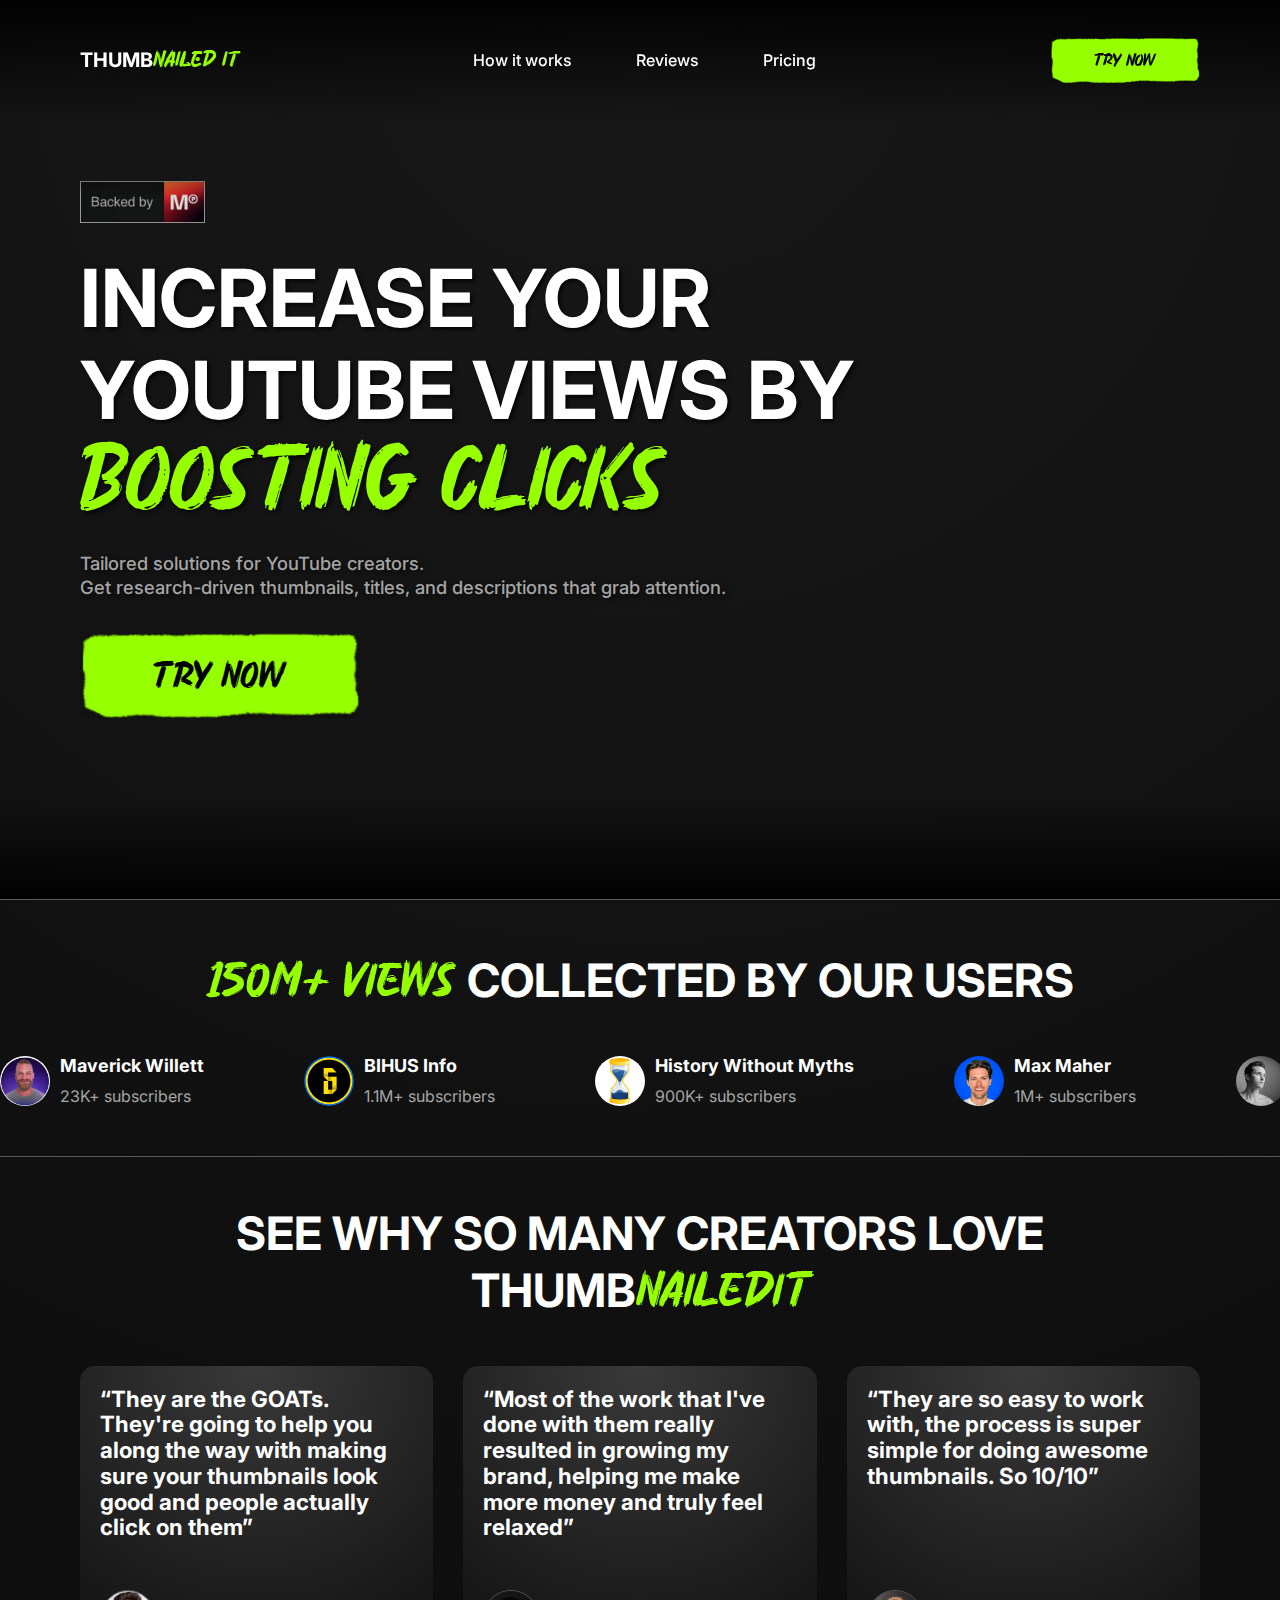
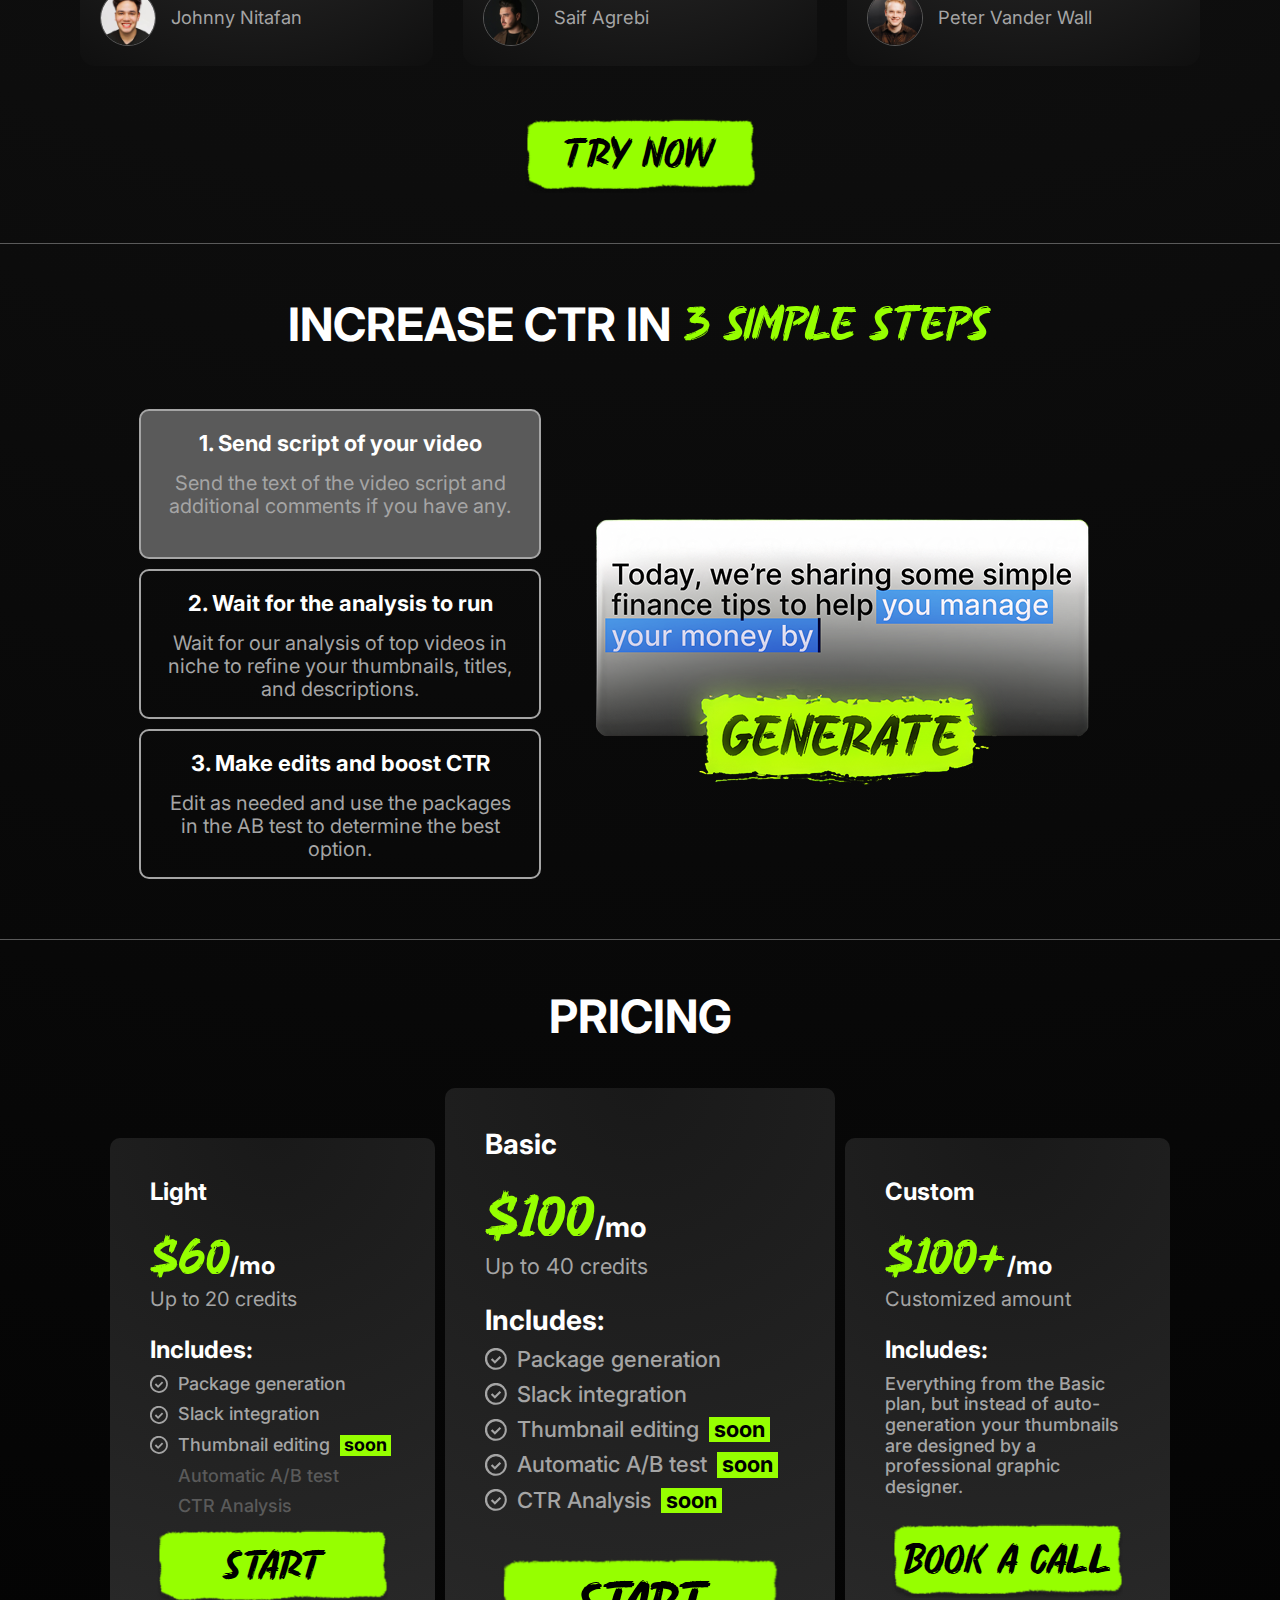
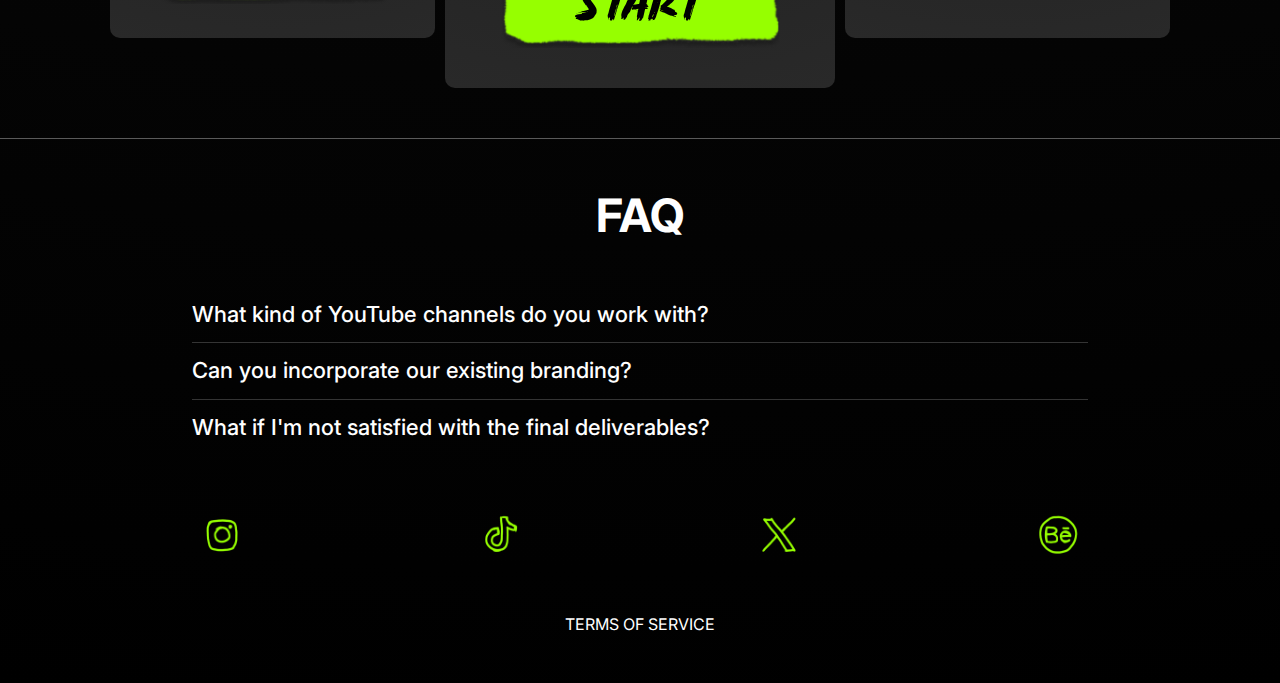
==== commit ef09afa0: "padding fix" ====
--- a/index.html
+++ b/index.html
@@ -294,9 +294,9 @@
           <div class="reviews-wrapper">
             <div class="reviews-card">
               <p class="reviews-text">
-                “They are the GOATs. They gonna help you along the way with
-                making sure your thumbnails looks good and people actually click
-                on them”
+                “They are the GOATs. They're going to help you along the way
+                with making sure your thumbnails look good and people actually
+                click on them”
               </p>
               <div class="reviews-creator__wrap">
                 <img
@@ -310,8 +310,8 @@
             <div class="reviews-card">
               <p class="reviews-text">
                 “Most of the work that I've done with them really resulted in
-                growing my brand and also helping me make more money and truly
-                feel relax”
+                growing my brand, helping me make more money and truly feel
+                relaxed”
               </p>
               <div class="reviews-creator__wrap">
                 <img
--- a/css/main.min.css
+++ b/css/main.min.css
@@ -1 +1 @@
-html{scroll-behavior:smooth}@font-face{font-family:"Inter";src:url("../fonts/Inter.woff2") format("woff2"),url("../fonts/Inter.woff") format("woff"),url("../fonts/Inter.ttf") format("truetype");font-weight:normal;font-style:normal;font-display:swap}@font-face{font-family:"HYPEGOALS";src:url("../fonts/HYPEGOALS.woff2") format("woff2"),url("../fonts/HYPEGOALS.woff") format("woff"),url("../fonts/HYPEGOALS.TTF") format("truetype");font-weight:normal;font-style:normal;font-display:swap}body{font-family:"Inter",sans-serif;font-weight:normal;font-style:normal;-webkit-font-smoothing:antialiased;-moz-osx-font-smoothing:grayscale;text-rendering:optimizeLegibility;color:var(--white);background:radial-gradient(circle at top, #181818, #000000)}body::-webkit-scrollbar{display:none}.emp{font-family:"HYPEGOALS",sans-serif;font-weight:normal;font-style:normal;-webkit-font-smoothing:antialiased;-moz-osx-font-smoothing:grayscale;text-rendering:optimizeLegibility;letter-spacing:normal}.list{list-style:none}.link{text-decoration:none}.pointer{cursor:pointer}.no-scroll{overflow:hidden}p,h1,h2,h3,h4,h5,h6{margin:0;padding:0}ul{margin:0;padding:0}img{display:block;max-width:100%;height:auto}:root{--black: #000000;--white: #ffffff;--green: #96ff00;--lightgrey: #a5a5a5;--darkgrey: #5a5a5a}.container{width:100%;margin-left:auto;margin-right:auto}.header .container{position:fixed;top:0;left:0;right:0;z-index:1000;display:flex;justify-content:space-between;align-items:center;width:100%;height:150px;padding-left:37px;padding-right:37px;background:linear-gradient(to bottom, rgba(0, 0, 0, 0.9) 0%, rgba(0, 0, 0, 0) 100%)}@media screen and (min-width: 768px){.header .container{height:120px;padding-left:80px;padding-right:80px}}.header__logo{display:flex;align-items:center;font-size:1.25em;font-weight:700;color:var(--white)}.header__logo .emp{font-size:1.2em;color:var(--green)}@media screen and (max-width: 424px){.header__logo{font-size:4vw}}.header__nav{display:none}@media screen and (min-width: 1024px){.header__nav{display:block}.header__nav-list{display:flex;justify-content:center;align-items:center;gap:4em}.header__nav-link{font-weight:500;color:var(--white)}}.header__button{width:150px;height:45px;display:flex;justify-content:center;align-items:center;background-image:url(..//..//images/button-background/button.png);background-repeat:no-repeat;background-size:cover;background-position:center;font-size:1.2em;color:var(--black);cursor:pointer}@media screen and (max-width: 424px){.header__button{width:30vw;height:9.72vw;font-size:4.25vw}}.hero{position:relative;padding-top:160px;padding-bottom:50px;border-bottom:1px solid var(--darkgrey)}@media screen and (min-width: 768px){.hero{position:relative;height:100vh;overflow:hidden;display:flex;justify-content:center;align-self:center;padding-top:0;padding-bottom:0}}.hero .container{width:100%;display:flex;flex-direction:column;justify-content:center;align-items:center}@media screen and (min-width: 768px){.hero .container{align-items:start;padding-left:80px;padding-right:80px}}.hero::after{content:"";position:absolute;bottom:0;left:0;width:100%;height:100px;background:linear-gradient(to top, rgba(0, 0, 0, 0.9) 0%, rgba(0, 0, 0, 0) 100%);pointer-events:none;z-index:2}.hero-mp__image{width:clamp(80px,16vw,125px);margin-bottom:2rem;z-index:2}@media screen and (min-width: 768px){.hero-mp__image{width:clamp(80px,11vw,125px);margin-bottom:1.8rem}}.hero__title{text-align:center;font-size:clamp(32px,8.8vw,42px);text-align:center;font-weight:700;text-shadow:2px 2px 4px rgba(0,0,0,.9);margin-bottom:1.5rem;z-index:2}.hero__title .emp{font-size:clamp(36px,10vw,54px);color:var(--green)}@media screen and (min-width: 480px){.hero__title{font-size:46px}.hero__title .emp{font-size:54px}}@media screen and (min-width: 768px){.hero__title{text-align:left;max-width:816px;font-size:clamp(1.8rem,7vw,5rem)}}@media screen and (min-width: 768px)and (max-width: 1234px){.hero__title{max-width:650px;font-size:5.2vw}}@media screen and (min-width: 768px){.hero__title .emp{font-size:1.25em;color:var(--green);line-height:.8}}.hero__text{font-size:2.5vw;text-align:center;max-width:70%;line-height:1.3;color:var(--grey);font-weight:500;margin-bottom:1.8em;text-shadow:2px 2px 4px rgba(0,0,0,.5);z-index:2}@media screen and (min-width: 768px){.hero__text{text-align:left;max-width:80%;font-size:clamp(.5rem,1.6vw,1.15rem);line-height:1.3;color:var(--lightgrey)}}@media screen and (min-width: 768px)and (min-width: 900px)and (max-width: 1000px){.hero__text{max-width:500px}}@media screen and (min-width: 768px)and (max-width: 1024px){.hero__text{font-size:1rem}}.hero__button{display:flex;justify-content:center;align-items:center;cursor:pointer;background-image:url(..//..//images/button-background/button.png);background-repeat:no-repeat;background-size:cover;background-position:center;width:139px;height:42px;color:var(--black);z-index:2}@media screen and (min-width: 768px){.hero__button{width:clamp(125px,25vw,280px);height:clamp(38px,7.59vw,85px);font-size:clamp(1.5em,3.4vw,2.5em)}}.hero-scrolling__wrapper{position:absolute;right:9%;width:25vw;height:auto}@media screen and (max-width: 899px){.hero-scrolling__wrapper{display:none}}.channels{padding-top:50px;padding-bottom:50px;position:relative;overflow:hidden;border-bottom:1px solid var(--darkgrey)}.channels .container{padding-left:30px;padding-right:30px}.channels-title__desktop{display:none}@media screen and (min-width: 768px){.channels-title__desktop{display:block;font-size:32px;font-weight:700;text-align:center;margin-bottom:30px}}@media screen and (min-width: 900px){.channels-title__desktop{font-size:38px;margin-bottom:35px}}@media screen and (min-width: 1024px){.channels-title__desktop{font-size:42px;margin-bottom:40px}}@media screen and (min-width: 1200px){.channels-title__desktop{font-size:46px;margin-bottom:45px}}.channels-title__desktop .emp{color:var(--green)}@media screen and (min-width: 768px){.channels-title__desktop .emp{font-size:1.15em}}@media screen and (min-width: 768px){.channels-title__mobile-wrap{display:none}}.channels-title__mobile-first{font-size:clamp(36px,10vw,54px);text-align:center;color:var(--green)}@media screen and (min-width: 480px){.channels-title__mobile-first{font-size:54px}}@media screen and (min-width: 768px){.channels-title__mobile-first{display:none}}.channels-title__mobile-second{font-size:clamp(32px,8.8vw,42px);font-weight:700;text-align:center;margin-bottom:25px}@media screen and (min-width: 480px){.channels-title__mobile-second{font-size:46px}}@media screen and (min-width: 768px){.channels-title__mobile-second{display:none}}.carousel__wrapper{display:flex;overflow:hidden;user-select:none;gap:100px}.channels__list{display:flex;justify-content:space-between;align-items:center;flex-shrink:0;min-width:100%;gap:100px;animation:scroll 15s linear infinite}@keyframes scroll{to{transform:translateX(calc(-100% - 100px))}}.channels__item{display:flex;align-items:center;justify-content:center;gap:10px}.channels__pfp{width:50px;height:50px;border-radius:50%}.channels__info{display:flex;flex-direction:column;justify-content:space-between;height:50px}.channels__name{font-size:18px;font-weight:700}.channels__subscribers{color:var(--lightgrey)}.reviews{padding-top:50px;padding-bottom:50px;border-bottom:1px solid var(--darkgrey)}.reviews .container{display:flex;flex-direction:column;align-items:center;padding-left:30px;padding-right:30px}@media screen and (min-width: 1024px){.reviews .container{padding-left:80px;padding-right:80px}}.reviews-title__desktop{display:none}@media screen and (min-width: 768px){.reviews-title__desktop{display:block;font-size:32px;font-weight:700;text-align:center;margin-bottom:30px}}@media screen and (min-width: 900px){.reviews-title__desktop{font-size:38px;margin-bottom:35px}}@media screen and (min-width: 1024px){.reviews-title__desktop{font-size:42px;margin-bottom:40px}}@media screen and (min-width: 1200px){.reviews-title__desktop{font-size:46px;margin-bottom:45px}}.reviews-title__mobile{font-size:clamp(32px,8.8vw,42px);font-weight:700;text-align:center;margin-bottom:25px}@media screen and (min-width: 480px){.reviews-title__mobile{font-size:46px}}@media screen and (min-width: 768px){.reviews-title__mobile{display:none}}.reviews-title__desktop .emp{color:var(--green);font-size:1.15em}.reviews-wrapper{display:flex;align-items:center;justify-content:space-around;flex-direction:column;gap:30px;margin-bottom:50px}@media screen and (min-width: 768px){.reviews-wrapper{flex-direction:row}}.reviews-card{display:flex;flex-direction:column;justify-content:space-between;padding:20px;border-radius:15px;width:100%;height:180px;background:radial-gradient(circle at top, #3a3939, #0f0f0f)}@media screen and (min-width: 480px){.reviews-card{width:80%;height:160px}}@media screen and (min-width: 768px){.reviews-card{width:calc((100% - 250px)/2);height:300px}}.reviews-text{font-size:14px;font-weight:700;margin-bottom:20px}@media screen and (min-width: 768px){.reviews-text{font-size:clamp(16px,2vw,22.4px)}}.reviews-creator__wrap{display:flex;align-items:center}.reviews-creator{width:40px;height:40px;border-radius:50%;border:1px solid var(--darkgrey);margin-right:15px}@media screen and (min-width: 768px){.reviews-creator{width:56px;height:56px}}.reviews-name{font-size:12px;color:var(--lightgrey)}@media screen and (min-width: 768px){.reviews-name{font-size:clamp(14px,2vw,18.4px)}}.reviews-button{display:flex;justify-content:center;align-items:center;background-image:url(..//..//images/button-background/button.png);background-repeat:no-repeat;background-size:cover;background-position:center;aspect-ratio:3/1;padding:15px;font-size:clamp(24px,10vw,32px);color:var(--black);cursor:pointer}@media screen and (min-width: 480px){.reviews-button{width:150px;height:50px;font-size:32px}}@media screen and (min-width: 768px){.reviews-button{width:150px;height:50px;font-size:28px}}@media screen and (min-width: 900px){.reviews-button{width:174px;height:58px;font-size:34px}}@media screen and (min-width: 1024px){.reviews-button{width:207px;height:69px;font-size:41px}}@media screen and (min-width: 1200px){.reviews-button{width:231px;height:77px;font-size:45px}}.process{padding-top:50px;padding-bottom:50px;border-bottom:1px solid var(--darkgrey)}.process .container{padding-left:30px;padding-right:30px}@media screen and (min-width: 768px){.process .container{padding-left:0px;padding-right:0px}}.process-title__desktop{display:none}@media screen and (min-width: 768px){.process-title__desktop{display:block;font-size:32px;font-weight:700;text-align:center;margin-bottom:30px}}@media screen and (min-width: 900px){.process-title__desktop{font-size:38px;margin-bottom:35px}}@media screen and (min-width: 1024px){.process-title__desktop{font-size:42px;margin-bottom:40px}}@media screen and (min-width: 1200px){.process-title__desktop{font-size:46px;margin-bottom:45px}}.process-title__desktop .emp{color:var(--green);font-size:1.15em}.process__mobile-wrap{margin-bottom:25px}@media screen and (min-width: 768px){.process__mobile-wrap{display:none}}.process-title__mobile-second{font-size:clamp(32px,8.8vw,42px);font-weight:700;text-align:center}@media screen and (min-width: 480px){.process-title__mobile-second{font-size:46px}}.process-title__mobile-first.emp{font-size:clamp(36px,10vw,54px);text-align:center;color:var(--green)}@media screen and (min-width: 480px){.process-title__mobile-first.emp{font-size:54px}}.stages-section{width:100%;display:flex;align-items:center;justify-content:center;flex-direction:column;padding:10px;margin-left:auto;margin-right:auto}@media screen and (min-width: 768px){.stages-section{width:700px;height:340px;flex-direction:row}}@media screen and (min-width: 900px){.stages-section{width:768px;height:385px}}@media screen and (min-width: 1024px){.stages-section{width:900px;height:460px}}@media screen and (min-width: 1200px){.stages-section{width:1024px;height:490px}}.stages-container{width:100%;display:flex;gap:10px}@media screen and (min-width: 768px){.stages-container{width:40%;flex-direction:column}}.stage-box{display:flex;align-items:center;text-align:center;padding:10px;border:2px solid var(--lightgrey);border-radius:10px;transition:background .3s;cursor:pointer}@media screen and (max-width: 767px){.stage-box{aspect-ratio:3/2}}@media screen and (min-width: 768px){.stage-box{height:100px;padding:20px}}@media screen and (min-width: 900px){.stage-box{height:115px}}@media screen and (min-width: 1024px){.stage-box{display:block;height:140px}}@media screen and (min-width: 1200px){.stage-box{height:150px}}.stage-box.active{background:var(--darkgrey)}.process__title{font-size:3vw;font-weight:700}@media screen and (min-width: 768px){.process__title{font-size:16px}}@media screen and (min-width: 900px){.process__title{font-size:18px}}@media screen and (min-width: 1024px){.process__title{font-size:19px;margin-bottom:15px}}@media screen and (min-width: 1200px){.process__title{font-size:22px}}.process__text{display:none;color:var(--lightgrey)}@media screen and (min-width: 1024px){.process__text{display:block;font-size:18px}}@media screen and (min-width: 1200px){.process__text{font-size:20px}}.pricing{padding-top:50px;padding-bottom:50px;border-bottom:1px solid var(--darkgrey)}.pricing .container{padding-left:30px;padding-right:30px}.pricing__title{font-size:clamp(32px,8.8vw,42px);font-weight:700;text-align:center;margin-bottom:25px}@media screen and (min-width: 480px){.pricing__title{font-size:46px}}@media screen and (min-width: 768px){.pricing__title{font-size:32px;margin-bottom:30px}}@media screen and (min-width: 900px){.pricing__title{font-size:38px;margin-bottom:35px}}@media screen and (min-width: 1024px){.pricing__title{font-size:42px;margin-bottom:40px}}@media screen and (min-width: 1200px){.pricing__title{font-size:46px;margin-bottom:45px}}.pricing-card__list{width:100%;display:flex;justify-content:center;align-items:center;flex-direction:column;gap:30px;margin-left:auto;margin-right:auto}@media screen and (min-width: 480px){.pricing-card__list{width:420px}}@media screen and (min-width: 768px){.pricing-card__list{width:700px;flex-direction:row;gap:10px}}@media screen and (min-width: 900px){.pricing-card__list{width:768px}}@media screen and (min-width: 1024px){.pricing-card__list{width:900px}}@media screen and (min-width: 1200px){.pricing-card__list{width:1060px}}.pricing-card__item{width:100%;display:flex;flex-direction:column;align-items:center;justify-content:space-between;background:radial-gradient(circle at top, #191919, #292929);border-radius:10px;padding:40px}@media screen and (max-width: 479px){.pricing-card__item{gap:20px}}@media screen and (min-width: 480px){.pricing-card__item{height:600px}}@media screen and (min-width: 768px){.pricing-card__item{width:31.25%;height:350px;padding:20px}}@media screen and (min-width: 900px){.pricing-card__item{height:400px;padding:25px}}@media screen and (min-width: 1024px){.pricing-card__item{height:450px;padding:33px}}@media screen and (min-width: 1200px){.pricing-card__item{height:500px;padding:40px}}@media screen and (min-width: 768px){.pricing-card__item:nth-child(2){width:37.5%;height:400px}}@media screen and (min-width: 900px){.pricing-card__item:nth-child(2){height:460px}}@media screen and (min-width: 1024px){.pricing-card__item:nth-child(2){height:530px}}@media screen and (min-width: 1200px){.pricing-card__item:nth-child(2){height:600px}}.pricing-card__info{align-self:flex-start}.pricing-card__title{font-weight:700;margin-bottom:20px;font-size:clamp(24px,6vw,28px)}@media screen and (min-width: 480px){.pricing-card__title{font-size:28px}}@media screen and (min-width: 768px){.pricing-card__title{font-size:18px;margin-bottom:10px}}@media screen and (min-width: 900px){.pricing-card__title{font-size:20px}}@media screen and (min-width: 1024px){.pricing-card__title{font-size:22px;margin-bottom:20px}}@media screen and (min-width: 1200px){.pricing-card__title{font-size:24px}}@media screen and (min-width: 768px){.pricing-card__title.main{font-size:22px}}@media screen and (min-width: 900px){.pricing-card__title.main{font-size:24px}}@media screen and (min-width: 1024px){.pricing-card__title.main{font-size:26px}}@media screen and (min-width: 1200px){.pricing-card__title.main{font-size:28px}}.pricing-card__price-number{color:var(--green);font-size:clamp(54px,13.6vw,64px)}@media screen and (min-width: 480px){.pricing-card__price-number{font-size:64px}}@media screen and (min-width: 768px){.pricing-card__price-number{font-size:42px}}@media screen and (min-width: 900px){.pricing-card__price-number{font-size:46px}}@media screen and (min-width: 1024px){.pricing-card__price-number{font-size:50px}}@media screen and (min-width: 1200px){.pricing-card__price-number{font-size:54px}}@media screen and (min-width: 768px){.pricing-card__price-number.main{font-size:52px}}@media screen and (min-width: 900px){.pricing-card__price-number.main{font-size:56px}}@media screen and (min-width: 1024px){.pricing-card__price-number.main{font-size:60px}}@media screen and (min-width: 1200px){.pricing-card__price-number.main{font-size:64px}}.pricing-card__price{font-size:clamp(24px,6vw,28px);font-weight:700}@media screen and (min-width: 480px){.pricing-card__price{font-size:28px}}@media screen and (min-width: 768px){.pricing-card__price{font-size:18px}}@media screen and (min-width: 900px){.pricing-card__price{font-size:20px}}@media screen and (min-width: 1024px){.pricing-card__price{font-size:22px}}@media screen and (min-width: 1200px){.pricing-card__price{font-size:24px}}@media screen and (min-width: 768px){.pricing-card__price.main{font-size:22px}}@media screen and (min-width: 900px){.pricing-card__price.main{font-size:24px}}@media screen and (min-width: 1024px){.pricing-card__price.main{font-size:26px}}@media screen and (min-width: 1200px){.pricing-card__price.main{font-size:28px}}.pricing-card__subtitle{color:var(--lightgrey);margin-bottom:25px;font-size:clamp(18px,4.6vw,22px)}@media screen and (min-width: 480px){.pricing-card__subtitle{font-size:22px}}@media screen and (min-width: 768px){.pricing-card__subtitle{font-size:14px;margin-bottom:20px}}@media screen and (min-width: 900px){.pricing-card__subtitle{font-size:16px}}@media screen and (min-width: 1024px){.pricing-card__subtitle{font-size:18px;margin-bottom:25px}}@media screen and (min-width: 1200px){.pricing-card__subtitle{font-size:20px}}@media screen and (min-width: 768px){.pricing-card__subtitle.main{font-size:16px}}@media screen and (min-width: 900px){.pricing-card__subtitle.main{font-size:18px}}@media screen and (min-width: 1024px){.pricing-card__subtitle.main{font-size:20px}}@media screen and (min-width: 1200px){.pricing-card__subtitle.main{font-size:22px}}.pricing-card__includes{font-weight:700;margin-bottom:10px;font-size:5.8vw;font-size:clamp(23px,5.8vw,28px)}@media screen and (min-width: 480px){.pricing-card__includes{font-size:28px}}@media screen and (min-width: 768px){.pricing-card__includes{font-size:18px;margin-bottom:7px}}@media screen and (min-width: 900px){.pricing-card__includes{font-size:20px}}@media screen and (min-width: 1024px){.pricing-card__includes{font-size:22px;margin-bottom:10px}}@media screen and (min-width: 1200px){.pricing-card__includes{font-size:24px}}@media screen and (min-width: 768px){.pricing-card__includes.main{font-size:22px}}@media screen and (min-width: 900px){.pricing-card__includes.main{font-size:24px}}@media screen and (min-width: 1024px){.pricing-card__includes.main{font-size:26px}}@media screen and (min-width: 1200px){.pricing-card__includes.main{font-size:28px}}.pricing-card__info-item{color:var(--lightgrey);margin-bottom:10px;font-weight:500;display:flex;align-items:center;gap:10px;font-size:3.8vw}@media screen and (min-width: 480px){.pricing-card__info-item{font-size:22px}}@media screen and (min-width: 768px){.pricing-card__info-item{font-size:12px;margin-bottom:5px}}@media screen and (min-width: 900px){.pricing-card__info-item{font-size:13px;margin-bottom:7.5px}}@media screen and (min-width: 1024px){.pricing-card__info-item{font-size:15px;margin-bottom:10px}}@media screen and (min-width: 1200px){.pricing-card__info-item{font-size:18px}}@media screen and (min-width: 768px){.pricing-card__info-item.main{font-size:15px}}@media screen and (min-width: 900px){.pricing-card__info-item.main{font-size:16px}}@media screen and (min-width: 1024px){.pricing-card__info-item.main{font-size:19px}}@media screen and (min-width: 1200px){.pricing-card__info-item.main{font-size:22px}}.pricing-card__info-item.unavailable{color:var(--darkgrey)}.pricing-card__info-item.unavailable svg{color:rgba(0,0,0,0)}.pricing__tick{fill:currentColor;width:12px;height:12px}@media screen and (min-width: 400px){.pricing__tick{width:16px;height:16px}}@media screen and (min-width: 480px){.pricing__tick{width:20px;height:20px}}@media screen and (min-width: 768px){.pricing__tick{width:12px;height:12px}}@media screen and (min-width: 900px){.pricing__tick{width:13px;height:13px}}@media screen and (min-width: 1024px){.pricing__tick{width:15px;height:15px}}@media screen and (min-width: 1200px){.pricing__tick{width:18px;height:18px}}@media screen and (min-width: 768px){.pricing__tick.main{width:15px;height:15px}}@media screen and (min-width: 900px){.pricing__tick.main{width:16px;height:16px}}@media screen and (min-width: 1024px){.pricing__tick.main{width:18px;height:18px}}@media screen and (min-width: 1200px){.pricing__tick.main{width:22px;height:22px}}.pricing-card__info-soon{font-weight:700;color:var(--black);background-color:var(--green)}.pricing-plan__button{display:flex;align-items:center;justify-content:center;background-image:url(..//..//images/button-background/button.png);background-repeat:no-repeat;background-size:cover;background-position:center;aspect-ratio:3/1;width:90%;font-size:clamp(24px,10vw,52px);color:var(--black);cursor:pointer}@media screen and (min-width: 480px){.pricing-plan__button{width:279px;height:93px;font-size:52px}}@media screen and (min-width: 768px){.pricing-plan__button{width:150px;height:50px;font-size:28px}}@media screen and (min-width: 900px){.pricing-plan__button{width:174px;height:58px;font-size:34px}}@media screen and (min-width: 1024px){.pricing-plan__button{width:207px;height:69px;font-size:41px}}@media screen and (min-width: 1200px){.pricing-plan__button{width:231px;height:77px;font-size:45px}}@media screen and (min-width: 768px){.pricing-plan__button.main{width:174px;height:58px;font-size:46px}}@media screen and (min-width: 900px){.pricing-plan__button.main{width:207px;height:69px;font-size:52px}}@media screen and (min-width: 1024px){.pricing-plan__button.main{width:243px;height:81px;font-size:56px}}@media screen and (min-width: 1200px){.pricing-plan__button.main{width:279px;height:93px;font-size:60px}}.faq .container{padding-left:30px;padding-right:30px}@media screen and (min-width: 768px){.faq .container{padding-left:80px;padding-right:80px}}#faq{text-align:center;margin:50px auto}@media screen and (min-width: 1024px){#faq{width:100%}}@media screen and (min-width: 1200px){#faq{width:80%}}h1{font-size:clamp(32px,8.8vw,42px);font-weight:700;text-align:center;margin-bottom:25px}@media screen and (min-width: 480px){h1{font-size:46px}}@media screen and (min-width: 768px){h1{font-size:32px;margin-bottom:30px}}@media screen and (min-width: 900px){h1{font-size:38px;margin-bottom:35px}}@media screen and (min-width: 1024px){h1{font-size:42px;margin-bottom:40px}}@media screen and (min-width: 1200px){h1{font-size:46px;margin-bottom:45px}}.faq-item{font-weight:500;text-align:left;border-bottom:1px solid rgba(255,255,255,.2);padding:15px 0}.faq-item:last-child{border-bottom:none}.faq-item .faq-question{font-size:16px}@media screen and (min-width: 480px){.faq-item .faq-question{font-size:18px}}@media screen and (min-width: 768px){.faq-item .faq-question{font-size:16px}}@media screen and (min-width: 900px){.faq-item .faq-question{font-size:18px}}@media screen and (min-width: 1024px){.faq-item .faq-question{font-size:20px}}@media screen and (min-width: 1200px){.faq-item .faq-question{font-size:22px}}.faq-item .faq-answer{max-height:0;font-size:14px;color:var(--lightgrey);overflow:hidden;transition:max-height .3s ease,padding .3s ease;padding:0 0;margin-top:0}@media screen and (min-width: 480px){.faq-item .faq-answer{font-size:16px}}@media screen and (min-width: 768px){.faq-item .faq-answer{font-size:14px}}@media screen and (min-width: 900px){.faq-item .faq-answer{font-size:16px}}@media screen and (min-width: 1024px){.faq-item .faq-answer{font-size:18px}}@media screen and (min-width: 1200px){.faq-item .faq-answer{font-size:20px}}.terms{padding-bottom:80px}.terms .container{width:100%;padding-left:30px;padding-right:30px}@media screen and (min-width: 480px){.terms .container{padding-left:50px;padding-right:50px}}@media screen and (min-width: 768px){.terms .container{padding-left:100px;padding-right:100px}}.terms__title{text-align:center;font-size:48px;color:var(--white);margin-bottom:20px}.terms__update-text{font-size:20px;color:var(--white);text-align:center;margin-bottom:30px}.terms__list{display:flex;flex-direction:column;gap:50px;padding:0px}.terms__item{display:flex;flex-direction:column;gap:10px}.terms__list-title{font-size:26px;color:var(--white)}.terms__list-subtitle{font-size:20px;color:var(--white)}.terms__list-text{color:var(--white);opacity:.8;text-align:justify}.terms__contactlist{display:flex;flex-direction:column;gap:5px;margin-left:20px}.terms__contactlist-text{display:flex;align-items:center;color:var(--white);opacity:.8}.terms__contactlist-text::before{display:block;content:"";width:5px;height:5px;border-radius:50%;background-color:var(--white);margin-right:10px}.footer .container{display:flex;flex-direction:column;align-items:center;padding-left:30px;padding-right:30px;padding-bottom:50px}@media screen and (min-width: 768px){.footer .container{padding-left:80px;padding-right:80px}}.footer-socials__list{display:flex;align-items:center;justify-content:space-between;width:90%;margin-bottom:50px}@media screen and (min-width: 480px){.footer-socials__list{width:80%}}.footer-socials__item{width:60px;height:60px}.footer-terms__link{color:var(--white);font-size:14px}@media screen and (min-width: 768px){.footer-terms__link{font-size:16px}}/*# sourceMappingURL=main.min.css.map */+html{scroll-behavior:smooth}@font-face{font-family:"HYPEGOALS";src:url("../fonts/HYPEGOALS.woff2") format("woff2"),url("../fonts/HYPEGOALS.woff") format("woff"),url("../fonts/HYPEGOALS.TTF") format("truetype");font-weight:normal;font-style:normal;font-display:swap}body{font-family:"Inter",sans-serif;font-weight:normal;font-style:normal;-webkit-font-smoothing:antialiased;-moz-osx-font-smoothing:grayscale;text-rendering:optimizeLegibility;color:var(--white);background:radial-gradient(circle at top, #181818, #000000)}body::-webkit-scrollbar{display:none}.emp{font-family:"HYPEGOALS",sans-serif;font-weight:normal;font-style:normal;-webkit-font-smoothing:antialiased;-moz-osx-font-smoothing:grayscale;text-rendering:optimizeLegibility;letter-spacing:normal}.list{list-style:none}.link{text-decoration:none}.pointer{cursor:pointer}.no-scroll{overflow:hidden}p,h1,h2,h3,h4,h5,h6{margin:0;padding:0}ul{margin:0;padding:0}img{display:block;max-width:100%;height:auto}:root{--black: #000000;--white: #ffffff;--green: #96ff00;--lightgrey: #a5a5a5;--darkgrey: #5a5a5a}.container{width:100%;margin-left:auto;margin-right:auto}.header .container{position:fixed;top:0;left:0;right:0;z-index:1000;display:flex;justify-content:space-between;align-items:center;width:100%;height:150px;padding-left:37px;padding-right:37px;background:linear-gradient(to bottom, rgba(0, 0, 0, 0.9) 0%, rgba(0, 0, 0, 0) 100%)}@media screen and (min-width: 768px){.header .container{height:120px;padding-left:80px;padding-right:80px}}.header__logo{display:flex;align-items:center;font-size:1.25em;font-weight:700;color:var(--white)}.header__logo .emp{font-size:1.2em;color:var(--green)}@media screen and (max-width: 424px){.header__logo{font-size:4vw}}.header__nav{display:none}@media screen and (min-width: 1024px){.header__nav{display:block}.header__nav-list{display:flex;justify-content:center;align-items:center;gap:4em}.header__nav-link{font-weight:500;color:var(--white)}}.header__button{width:150px;height:45px;display:flex;justify-content:center;align-items:center;background-image:url(..//..//images/button-background/button.png);background-repeat:no-repeat;background-size:cover;background-position:center;font-size:1.2em;color:var(--black);cursor:pointer}@media screen and (max-width: 424px){.header__button{width:30vw;height:9.72vw;font-size:4.25vw}}.hero{position:relative;padding-top:160px;padding-bottom:50px;border-bottom:1px solid var(--darkgrey)}@media screen and (min-width: 768px){.hero{position:relative;height:100vh;overflow:hidden;display:flex;justify-content:center;align-self:center;padding-top:0;padding-bottom:0}}.hero .container{width:100%;display:flex;flex-direction:column;justify-content:center;align-items:center}@media screen and (min-width: 768px){.hero .container{align-items:start;padding-left:80px;padding-right:80px}}.hero::after{content:"";position:absolute;bottom:0;left:0;width:100%;height:100px;background:linear-gradient(to top, rgba(0, 0, 0, 0.9) 0%, rgba(0, 0, 0, 0) 100%);pointer-events:none;z-index:2}.hero-mp__image{width:clamp(80px,16vw,125px);margin-bottom:2rem;z-index:2}@media screen and (min-width: 768px){.hero-mp__image{width:clamp(80px,11vw,125px);margin-bottom:1.8rem}}.hero__title{text-align:center;font-size:clamp(32px,8.8vw,42px);text-align:center;font-weight:700;text-shadow:2px 2px 4px rgba(0,0,0,.9);margin-bottom:1.5rem;z-index:2}.hero__title .emp{font-size:clamp(36px,10vw,54px);color:var(--green)}@media screen and (min-width: 480px){.hero__title{font-size:46px}.hero__title .emp{font-size:54px}}@media screen and (min-width: 768px){.hero__title{text-align:left;max-width:816px;font-size:clamp(1.8rem,7vw,5rem)}}@media screen and (min-width: 768px)and (max-width: 1234px){.hero__title{max-width:650px;font-size:5.2vw}}@media screen and (min-width: 768px){.hero__title .emp{font-size:1.25em;color:var(--green);line-height:.8}}.hero__text{font-size:2.5vw;text-align:center;max-width:70%;line-height:1.3;color:var(--grey);font-weight:500;margin-bottom:1.8em;text-shadow:2px 2px 4px rgba(0,0,0,.5);z-index:2}@media screen and (min-width: 768px){.hero__text{text-align:left;max-width:80%;font-size:clamp(.5rem,1.6vw,1.15rem);line-height:1.3;color:var(--lightgrey)}}@media screen and (min-width: 768px)and (min-width: 900px)and (max-width: 1000px){.hero__text{max-width:500px}}@media screen and (min-width: 768px)and (max-width: 1024px){.hero__text{font-size:1rem}}.hero__button{display:flex;justify-content:center;align-items:center;cursor:pointer;background-image:url(..//..//images/button-background/button.png);background-repeat:no-repeat;background-size:cover;background-position:center;width:139px;height:42px;color:var(--black);z-index:2}@media screen and (min-width: 768px){.hero__button{width:clamp(125px,25vw,280px);height:clamp(38px,7.59vw,85px);font-size:clamp(1.5em,3.4vw,2.5em)}}.hero-scrolling__wrapper{position:absolute;right:9%;width:25vw;height:auto}@media screen and (max-width: 899px){.hero-scrolling__wrapper{display:none}}.channels{padding-top:50px;padding-bottom:50px;position:relative;overflow:hidden;border-bottom:1px solid var(--darkgrey)}.channels .container{padding-left:30px;padding-right:30px}.channels-title__desktop{display:none}@media screen and (min-width: 768px){.channels-title__desktop{display:block;font-size:32px;font-weight:700;text-align:center;margin-bottom:30px}}@media screen and (min-width: 900px){.channels-title__desktop{font-size:38px;margin-bottom:35px}}@media screen and (min-width: 1024px){.channels-title__desktop{font-size:42px;margin-bottom:40px}}@media screen and (min-width: 1200px){.channels-title__desktop{font-size:46px;margin-bottom:45px}}.channels-title__desktop .emp{color:var(--green)}@media screen and (min-width: 768px){.channels-title__desktop .emp{font-size:1.15em}}@media screen and (min-width: 768px){.channels-title__mobile-wrap{display:none}}.channels-title__mobile-first{font-size:clamp(36px,10vw,54px);text-align:center;color:var(--green)}@media screen and (min-width: 480px){.channels-title__mobile-first{font-size:54px}}@media screen and (min-width: 768px){.channels-title__mobile-first{display:none}}.channels-title__mobile-second{font-size:clamp(32px,8.8vw,42px);font-weight:700;text-align:center;margin-bottom:25px}@media screen and (min-width: 480px){.channels-title__mobile-second{font-size:46px}}@media screen and (min-width: 768px){.channels-title__mobile-second{display:none}}.carousel__wrapper{display:flex;overflow:hidden;user-select:none;gap:100px}.channels__list{display:flex;justify-content:space-between;align-items:center;flex-shrink:0;min-width:100%;gap:100px;animation:scroll 15s linear infinite}@keyframes scroll{to{transform:translateX(calc(-100% - 100px))}}.channels__item{display:flex;align-items:center;justify-content:center;gap:10px}.channels__pfp{width:50px;height:50px;border-radius:50%}.channels__info{display:flex;flex-direction:column;justify-content:space-between;height:50px}.channels__name{font-size:18px;font-weight:700}.channels__subscribers{color:var(--lightgrey)}.reviews{padding-top:50px;padding-bottom:50px;border-bottom:1px solid var(--darkgrey)}.reviews .container{display:flex;flex-direction:column;align-items:center;padding-left:30px;padding-right:30px}@media screen and (min-width: 1024px){.reviews .container{padding-left:80px;padding-right:80px}}.reviews-title__desktop{display:none}@media screen and (min-width: 768px){.reviews-title__desktop{display:block;font-size:32px;font-weight:700;text-align:center;margin-bottom:30px}}@media screen and (min-width: 900px){.reviews-title__desktop{font-size:38px;margin-bottom:35px}}@media screen and (min-width: 1024px){.reviews-title__desktop{font-size:42px;margin-bottom:40px}}@media screen and (min-width: 1200px){.reviews-title__desktop{font-size:46px;margin-bottom:45px}}.reviews-title__mobile{font-size:clamp(32px,8.8vw,42px);font-weight:700;text-align:center;margin-bottom:25px}@media screen and (min-width: 480px){.reviews-title__mobile{font-size:46px}}@media screen and (min-width: 768px){.reviews-title__mobile{display:none}}.reviews-title__desktop .emp{color:var(--green);font-size:1.15em}.reviews-wrapper{display:flex;align-items:center;justify-content:space-around;flex-direction:column;gap:30px;margin-bottom:50px}@media screen and (min-width: 768px){.reviews-wrapper{flex-direction:row}}.reviews-card{display:flex;flex-direction:column;justify-content:space-between;padding:20px;border-radius:15px;width:100%;height:180px;background:radial-gradient(circle at top, #3a3939, #0f0f0f)}@media screen and (min-width: 480px){.reviews-card{width:80%;height:160px}}@media screen and (min-width: 768px){.reviews-card{width:calc((100% - 250px)/2);height:300px}}.reviews-text{font-size:14px;font-weight:700;margin-bottom:20px}@media screen and (min-width: 768px){.reviews-text{font-size:clamp(16px,2vw,22.4px)}}.reviews-creator__wrap{display:flex;align-items:center}.reviews-creator{width:40px;height:40px;border-radius:50%;border:1px solid var(--darkgrey);margin-right:15px}@media screen and (min-width: 768px){.reviews-creator{width:56px;height:56px}}.reviews-name{font-size:12px;color:var(--lightgrey)}@media screen and (min-width: 768px){.reviews-name{font-size:clamp(14px,2vw,18.4px)}}.reviews-button{display:flex;justify-content:center;align-items:center;background-image:url(..//..//images/button-background/button.png);background-repeat:no-repeat;background-size:cover;background-position:center;aspect-ratio:3/1;padding:15px;font-size:clamp(24px,10vw,32px);color:var(--black);cursor:pointer}@media screen and (min-width: 480px){.reviews-button{width:150px;height:50px;font-size:32px}}@media screen and (min-width: 768px){.reviews-button{width:150px;height:50px;font-size:28px}}@media screen and (min-width: 900px){.reviews-button{width:174px;height:58px;font-size:34px}}@media screen and (min-width: 1024px){.reviews-button{width:207px;height:69px;font-size:41px}}@media screen and (min-width: 1200px){.reviews-button{width:231px;height:77px;font-size:45px}}.process{padding-top:50px;border-bottom:1px solid var(--darkgrey)}@media screen and (min-width: 768px){.process{padding-bottom:50px}}.process .container{padding-left:30px;padding-right:30px}@media screen and (min-width: 768px){.process .container{padding-left:0px;padding-right:0px}}.process-title__desktop{display:none}@media screen and (min-width: 768px){.process-title__desktop{display:block;font-size:32px;font-weight:700;text-align:center;margin-bottom:30px}}@media screen and (min-width: 900px){.process-title__desktop{font-size:38px;margin-bottom:35px}}@media screen and (min-width: 1024px){.process-title__desktop{font-size:42px;margin-bottom:40px}}@media screen and (min-width: 1200px){.process-title__desktop{font-size:46px;margin-bottom:45px}}.process-title__desktop .emp{color:var(--green);font-size:1.15em}.process__mobile-wrap{margin-bottom:25px}@media screen and (min-width: 768px){.process__mobile-wrap{display:none}}.process-title__mobile-second{font-size:clamp(32px,8.8vw,42px);font-weight:700;text-align:center}@media screen and (min-width: 480px){.process-title__mobile-second{font-size:46px}}.process-title__mobile-first.emp{font-size:clamp(36px,10vw,54px);text-align:center;color:var(--green)}@media screen and (min-width: 480px){.process-title__mobile-first.emp{font-size:54px}}.stages-section{width:100%;display:flex;align-items:center;justify-content:center;flex-direction:column;padding:10px;margin-left:auto;margin-right:auto}@media screen and (min-width: 768px){.stages-section{width:700px;height:340px;flex-direction:row}}@media screen and (min-width: 900px){.stages-section{width:768px;height:385px}}@media screen and (min-width: 1024px){.stages-section{width:900px;height:460px}}@media screen and (min-width: 1200px){.stages-section{width:1024px;height:490px}}.stages-container{width:100%;display:flex;gap:10px}@media screen and (min-width: 768px){.stages-container{width:40%;flex-direction:column}}.stage-box{display:flex;align-items:center;text-align:center;padding:10px;border:2px solid var(--lightgrey);border-radius:10px;transition:background .3s;cursor:pointer}@media screen and (max-width: 767px){.stage-box{aspect-ratio:3/2}}@media screen and (min-width: 768px){.stage-box{height:100px;padding:20px}}@media screen and (min-width: 900px){.stage-box{height:115px}}@media screen and (min-width: 1024px){.stage-box{display:block;height:140px}}@media screen and (min-width: 1200px){.stage-box{height:150px}}.stage-box.active{background:var(--darkgrey)}.process__title{font-size:3vw;font-weight:700}@media screen and (min-width: 768px){.process__title{font-size:16px}}@media screen and (min-width: 900px){.process__title{font-size:18px}}@media screen and (min-width: 1024px){.process__title{font-size:19px;margin-bottom:15px}}@media screen and (min-width: 1200px){.process__title{font-size:22px}}.process__text{display:none;color:var(--lightgrey)}@media screen and (min-width: 1024px){.process__text{display:block;font-size:18px}}@media screen and (min-width: 1200px){.process__text{font-size:20px}}.pricing{padding-top:50px;padding-bottom:50px;border-bottom:1px solid var(--darkgrey)}.pricing .container{padding-left:30px;padding-right:30px}.pricing__title{font-size:clamp(32px,8.8vw,42px);font-weight:700;text-align:center;margin-bottom:25px}@media screen and (min-width: 480px){.pricing__title{font-size:46px}}@media screen and (min-width: 768px){.pricing__title{font-size:32px;margin-bottom:30px}}@media screen and (min-width: 900px){.pricing__title{font-size:38px;margin-bottom:35px}}@media screen and (min-width: 1024px){.pricing__title{font-size:42px;margin-bottom:40px}}@media screen and (min-width: 1200px){.pricing__title{font-size:46px;margin-bottom:45px}}.pricing-card__list{width:100%;display:flex;justify-content:center;align-items:center;flex-direction:column;gap:30px;margin-left:auto;margin-right:auto}@media screen and (min-width: 480px){.pricing-card__list{width:420px}}@media screen and (min-width: 768px){.pricing-card__list{width:700px;flex-direction:row;gap:10px}}@media screen and (min-width: 900px){.pricing-card__list{width:768px}}@media screen and (min-width: 1024px){.pricing-card__list{width:900px}}@media screen and (min-width: 1200px){.pricing-card__list{width:1060px}}.pricing-card__item{width:100%;display:flex;flex-direction:column;align-items:center;justify-content:space-between;background:radial-gradient(circle at top, #191919, #292929);border-radius:10px;padding:40px}@media screen and (max-width: 479px){.pricing-card__item{gap:20px}}@media screen and (min-width: 480px){.pricing-card__item{height:600px}}@media screen and (min-width: 768px){.pricing-card__item{width:31.25%;height:350px;padding:20px}}@media screen and (min-width: 900px){.pricing-card__item{height:400px;padding:25px}}@media screen and (min-width: 1024px){.pricing-card__item{height:450px;padding:33px}}@media screen and (min-width: 1200px){.pricing-card__item{height:500px;padding:40px}}@media screen and (min-width: 768px){.pricing-card__item:nth-child(2){width:37.5%;height:400px}}@media screen and (min-width: 900px){.pricing-card__item:nth-child(2){height:460px}}@media screen and (min-width: 1024px){.pricing-card__item:nth-child(2){height:530px}}@media screen and (min-width: 1200px){.pricing-card__item:nth-child(2){height:600px}}.pricing-card__info{align-self:flex-start}.pricing-card__title{font-weight:700;margin-bottom:20px;font-size:clamp(24px,6vw,28px)}@media screen and (min-width: 480px){.pricing-card__title{font-size:28px}}@media screen and (min-width: 768px){.pricing-card__title{font-size:18px;margin-bottom:10px}}@media screen and (min-width: 900px){.pricing-card__title{font-size:20px}}@media screen and (min-width: 1024px){.pricing-card__title{font-size:22px;margin-bottom:20px}}@media screen and (min-width: 1200px){.pricing-card__title{font-size:24px}}@media screen and (min-width: 768px){.pricing-card__title.main{font-size:22px}}@media screen and (min-width: 900px){.pricing-card__title.main{font-size:24px}}@media screen and (min-width: 1024px){.pricing-card__title.main{font-size:26px}}@media screen and (min-width: 1200px){.pricing-card__title.main{font-size:28px}}.pricing-card__price-number{color:var(--green);font-size:clamp(54px,13.6vw,64px)}@media screen and (min-width: 480px){.pricing-card__price-number{font-size:64px}}@media screen and (min-width: 768px){.pricing-card__price-number{font-size:42px}}@media screen and (min-width: 900px){.pricing-card__price-number{font-size:46px}}@media screen and (min-width: 1024px){.pricing-card__price-number{font-size:50px}}@media screen and (min-width: 1200px){.pricing-card__price-number{font-size:54px}}@media screen and (min-width: 768px){.pricing-card__price-number.main{font-size:52px}}@media screen and (min-width: 900px){.pricing-card__price-number.main{font-size:56px}}@media screen and (min-width: 1024px){.pricing-card__price-number.main{font-size:60px}}@media screen and (min-width: 1200px){.pricing-card__price-number.main{font-size:64px}}.pricing-card__price{font-size:clamp(24px,6vw,28px);font-weight:700}@media screen and (min-width: 480px){.pricing-card__price{font-size:28px}}@media screen and (min-width: 768px){.pricing-card__price{font-size:18px}}@media screen and (min-width: 900px){.pricing-card__price{font-size:20px}}@media screen and (min-width: 1024px){.pricing-card__price{font-size:22px}}@media screen and (min-width: 1200px){.pricing-card__price{font-size:24px}}@media screen and (min-width: 768px){.pricing-card__price.main{font-size:22px}}@media screen and (min-width: 900px){.pricing-card__price.main{font-size:24px}}@media screen and (min-width: 1024px){.pricing-card__price.main{font-size:26px}}@media screen and (min-width: 1200px){.pricing-card__price.main{font-size:28px}}.pricing-card__subtitle{color:var(--lightgrey);margin-bottom:25px;font-size:clamp(18px,4.6vw,22px)}@media screen and (min-width: 480px){.pricing-card__subtitle{font-size:22px}}@media screen and (min-width: 768px){.pricing-card__subtitle{font-size:14px;margin-bottom:20px}}@media screen and (min-width: 900px){.pricing-card__subtitle{font-size:16px}}@media screen and (min-width: 1024px){.pricing-card__subtitle{font-size:18px;margin-bottom:25px}}@media screen and (min-width: 1200px){.pricing-card__subtitle{font-size:20px}}@media screen and (min-width: 768px){.pricing-card__subtitle.main{font-size:16px}}@media screen and (min-width: 900px){.pricing-card__subtitle.main{font-size:18px}}@media screen and (min-width: 1024px){.pricing-card__subtitle.main{font-size:20px}}@media screen and (min-width: 1200px){.pricing-card__subtitle.main{font-size:22px}}.pricing-card__includes{font-weight:700;margin-bottom:10px;font-size:5.8vw;font-size:clamp(23px,5.8vw,28px)}@media screen and (min-width: 480px){.pricing-card__includes{font-size:28px}}@media screen and (min-width: 768px){.pricing-card__includes{font-size:18px;margin-bottom:7px}}@media screen and (min-width: 900px){.pricing-card__includes{font-size:20px}}@media screen and (min-width: 1024px){.pricing-card__includes{font-size:22px;margin-bottom:10px}}@media screen and (min-width: 1200px){.pricing-card__includes{font-size:24px}}@media screen and (min-width: 768px){.pricing-card__includes.main{font-size:22px}}@media screen and (min-width: 900px){.pricing-card__includes.main{font-size:24px}}@media screen and (min-width: 1024px){.pricing-card__includes.main{font-size:26px}}@media screen and (min-width: 1200px){.pricing-card__includes.main{font-size:28px}}.pricing-card__info-item{color:var(--lightgrey);margin-bottom:10px;font-weight:500;display:flex;align-items:center;gap:10px;font-size:3.8vw}@media screen and (min-width: 480px){.pricing-card__info-item{font-size:22px}}@media screen and (min-width: 768px){.pricing-card__info-item{font-size:12px;margin-bottom:5px}}@media screen and (min-width: 900px){.pricing-card__info-item{font-size:13px;margin-bottom:7.5px}}@media screen and (min-width: 1024px){.pricing-card__info-item{font-size:15px;margin-bottom:10px}}@media screen and (min-width: 1200px){.pricing-card__info-item{font-size:18px}}@media screen and (min-width: 768px){.pricing-card__info-item.main{font-size:15px}}@media screen and (min-width: 900px){.pricing-card__info-item.main{font-size:16px}}@media screen and (min-width: 1024px){.pricing-card__info-item.main{font-size:19px}}@media screen and (min-width: 1200px){.pricing-card__info-item.main{font-size:22px}}.pricing-card__info-item.unavailable{color:var(--darkgrey)}.pricing-card__info-item.unavailable svg{color:rgba(0,0,0,0)}.pricing__tick{fill:currentColor;width:12px;height:12px}@media screen and (min-width: 400px){.pricing__tick{width:16px;height:16px}}@media screen and (min-width: 480px){.pricing__tick{width:20px;height:20px}}@media screen and (min-width: 768px){.pricing__tick{width:12px;height:12px}}@media screen and (min-width: 900px){.pricing__tick{width:13px;height:13px}}@media screen and (min-width: 1024px){.pricing__tick{width:15px;height:15px}}@media screen and (min-width: 1200px){.pricing__tick{width:18px;height:18px}}@media screen and (min-width: 768px){.pricing__tick.main{width:15px;height:15px}}@media screen and (min-width: 900px){.pricing__tick.main{width:16px;height:16px}}@media screen and (min-width: 1024px){.pricing__tick.main{width:18px;height:18px}}@media screen and (min-width: 1200px){.pricing__tick.main{width:22px;height:22px}}.pricing-card__info-soon{font-weight:700;color:var(--black);background-color:var(--green)}.pricing-plan__button{display:flex;align-items:center;justify-content:center;background-image:url(..//..//images/button-background/button.png);background-repeat:no-repeat;background-size:cover;background-position:center;aspect-ratio:3/1;width:90%;font-size:clamp(24px,10vw,52px);color:var(--black);cursor:pointer}@media screen and (min-width: 480px){.pricing-plan__button{width:279px;height:93px;font-size:52px}}@media screen and (min-width: 768px){.pricing-plan__button{width:150px;height:50px;font-size:28px}}@media screen and (min-width: 900px){.pricing-plan__button{width:174px;height:58px;font-size:34px}}@media screen and (min-width: 1024px){.pricing-plan__button{width:207px;height:69px;font-size:41px}}@media screen and (min-width: 1200px){.pricing-plan__button{width:231px;height:77px;font-size:45px}}@media screen and (min-width: 768px){.pricing-plan__button.main{width:174px;height:58px;font-size:46px}}@media screen and (min-width: 900px){.pricing-plan__button.main{width:207px;height:69px;font-size:52px}}@media screen and (min-width: 1024px){.pricing-plan__button.main{width:243px;height:81px;font-size:56px}}@media screen and (min-width: 1200px){.pricing-plan__button.main{width:279px;height:93px;font-size:60px}}.faq .container{padding-left:30px;padding-right:30px}@media screen and (min-width: 768px){.faq .container{padding-left:80px;padding-right:80px}}#faq{text-align:center;margin:50px auto}@media screen and (min-width: 1024px){#faq{width:100%}}@media screen and (min-width: 1200px){#faq{width:80%}}h1{font-size:clamp(32px,8.8vw,42px);font-weight:700;text-align:center;margin-bottom:25px}@media screen and (min-width: 480px){h1{font-size:46px}}@media screen and (min-width: 768px){h1{font-size:32px;margin-bottom:30px}}@media screen and (min-width: 900px){h1{font-size:38px;margin-bottom:35px}}@media screen and (min-width: 1024px){h1{font-size:42px;margin-bottom:40px}}@media screen and (min-width: 1200px){h1{font-size:46px;margin-bottom:45px}}.faq-item{font-weight:500;text-align:left;border-bottom:1px solid rgba(255,255,255,.2);padding:15px 0}.faq-item:last-child{border-bottom:none}.faq-item .faq-question{font-size:16px}@media screen and (min-width: 480px){.faq-item .faq-question{font-size:18px}}@media screen and (min-width: 768px){.faq-item .faq-question{font-size:16px}}@media screen and (min-width: 900px){.faq-item .faq-question{font-size:18px}}@media screen and (min-width: 1024px){.faq-item .faq-question{font-size:20px}}@media screen and (min-width: 1200px){.faq-item .faq-question{font-size:22px}}.faq-item .faq-answer{max-height:0;font-size:14px;color:var(--lightgrey);overflow:hidden;transition:max-height .3s ease,padding .3s ease;padding:0 0;margin-top:0}@media screen and (min-width: 480px){.faq-item .faq-answer{font-size:16px}}@media screen and (min-width: 768px){.faq-item .faq-answer{font-size:14px}}@media screen and (min-width: 900px){.faq-item .faq-answer{font-size:16px}}@media screen and (min-width: 1024px){.faq-item .faq-answer{font-size:18px}}@media screen and (min-width: 1200px){.faq-item .faq-answer{font-size:20px}}.terms{padding-bottom:80px}.terms .container{width:100%;padding-left:30px;padding-right:30px}@media screen and (min-width: 480px){.terms .container{padding-left:50px;padding-right:50px}}@media screen and (min-width: 768px){.terms .container{padding-left:100px;padding-right:100px}}.terms__title{text-align:center;font-size:48px;color:var(--white);margin-bottom:20px}.terms__update-text{font-size:20px;color:var(--white);text-align:center;margin-bottom:30px}.terms__list{display:flex;flex-direction:column;gap:50px;padding:0px}.terms__item{display:flex;flex-direction:column;gap:10px}.terms__list-title{font-size:26px;color:var(--white)}.terms__list-subtitle{font-size:20px;color:var(--white)}.terms__list-text{color:var(--white);opacity:.8;text-align:justify}.terms__contactlist{display:flex;flex-direction:column;gap:5px;margin-left:20px}.terms__contactlist-text{display:flex;align-items:center;color:var(--white);opacity:.8}.terms__contactlist-text::before{display:block;content:"";width:5px;height:5px;border-radius:50%;background-color:var(--white);margin-right:10px}.footer .container{display:flex;flex-direction:column;align-items:center;padding-left:30px;padding-right:30px;padding-bottom:50px}@media screen and (min-width: 768px){.footer .container{padding-left:80px;padding-right:80px}}.footer-socials__list{display:flex;align-items:center;justify-content:space-between;width:90%;margin-bottom:50px}@media screen and (min-width: 480px){.footer-socials__list{width:80%}}.footer-socials__item{width:60px;height:60px}.footer-terms__link{color:var(--white);font-size:14px}@media screen and (min-width: 768px){.footer-terms__link{font-size:16px}}/*# sourceMappingURL=main.min.css.map */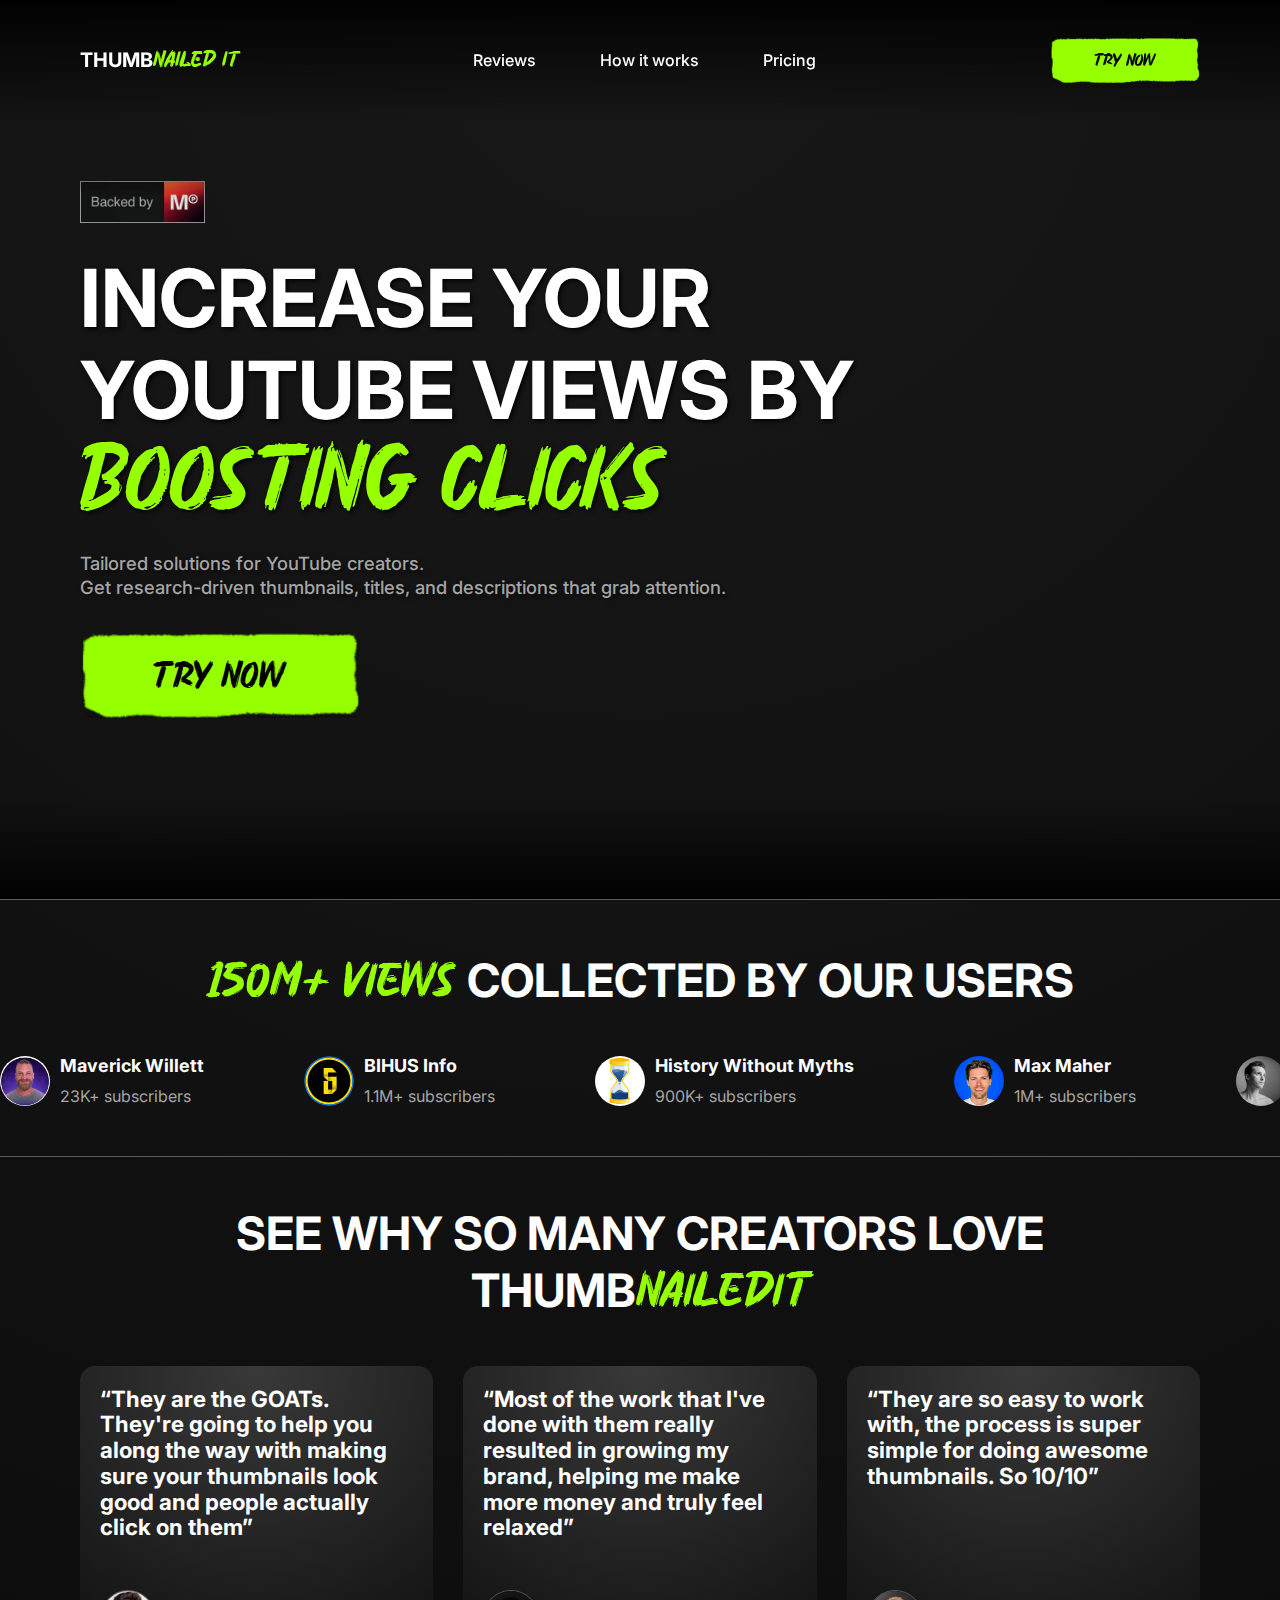
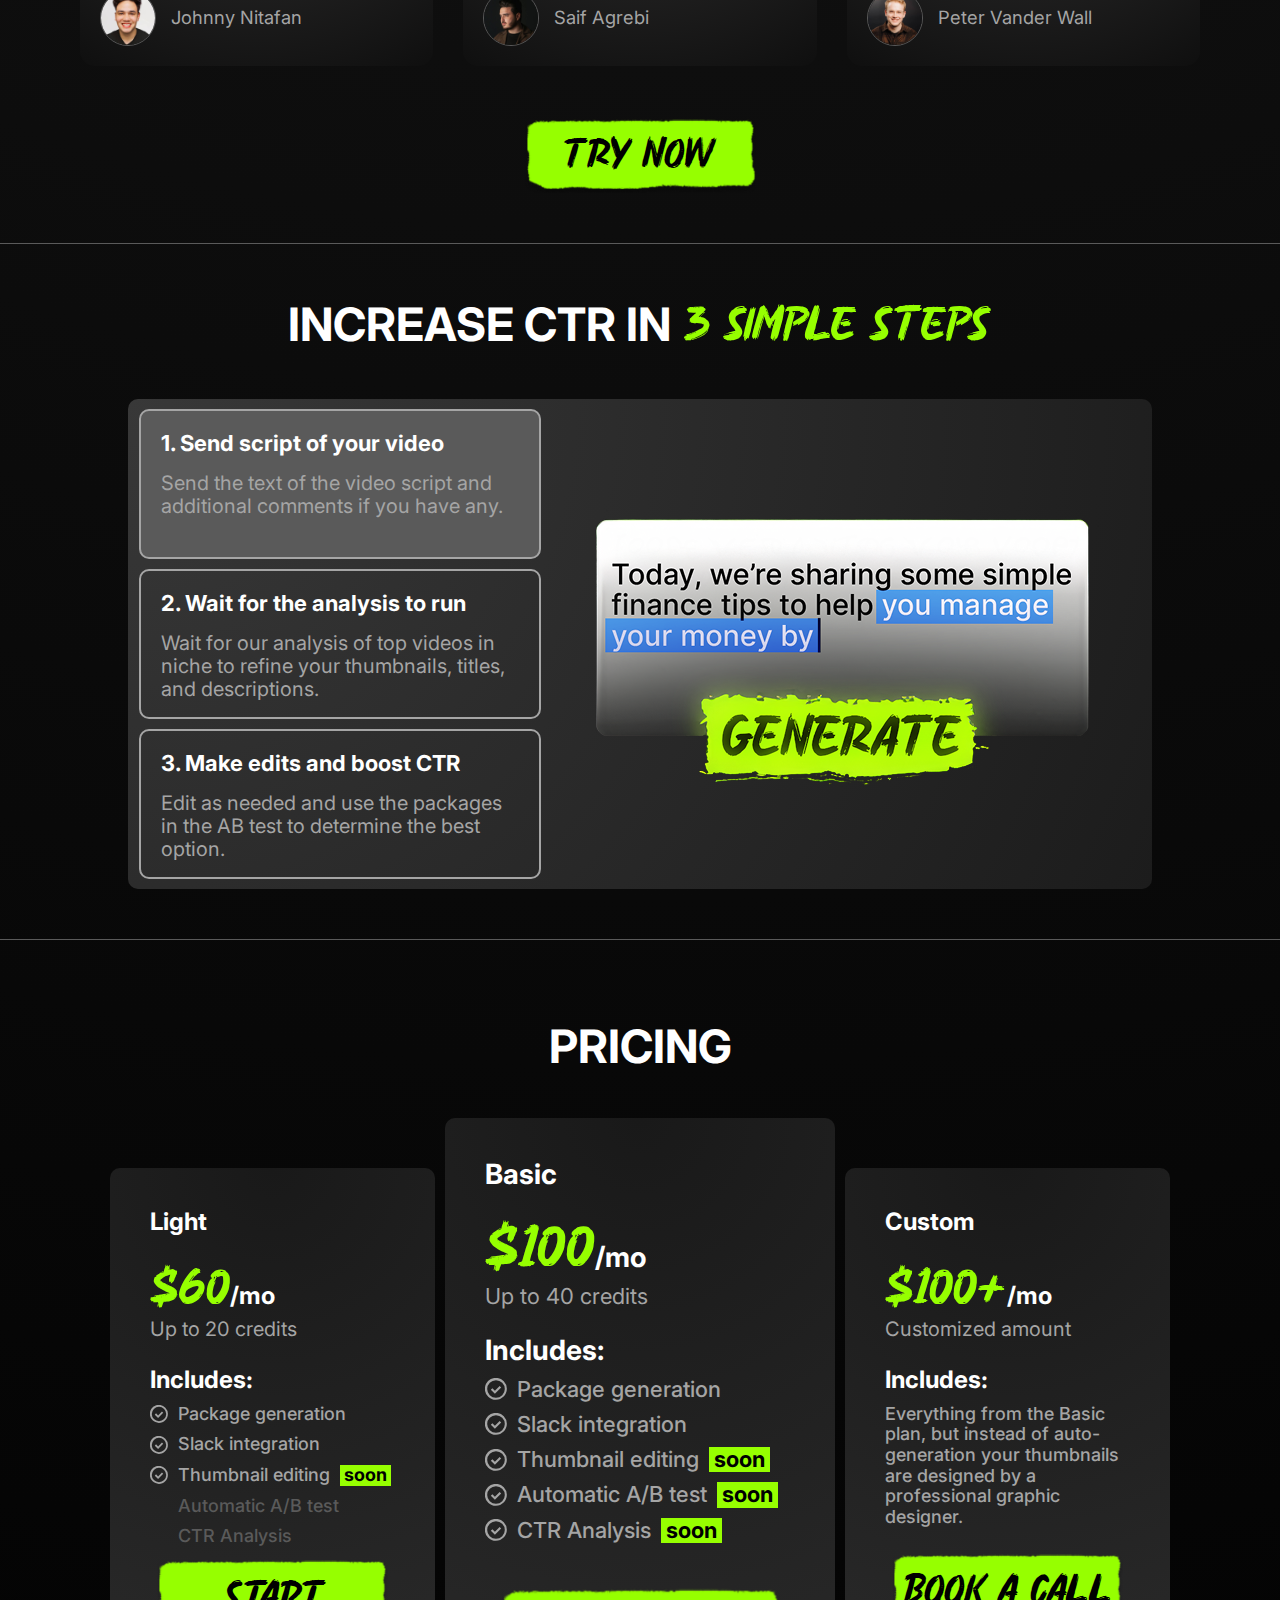
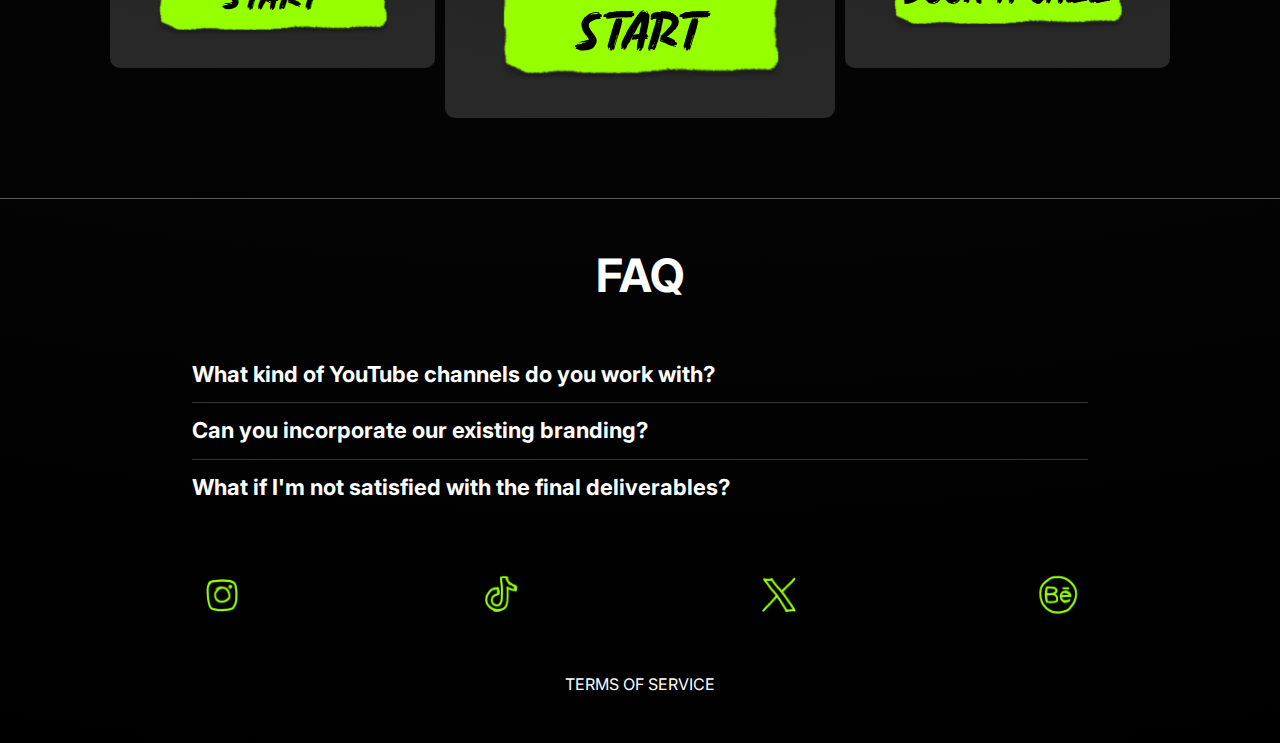
==== commit cd13fdd5: "header nav links updated" ====
--- a/index.html
+++ b/index.html
@@ -45,13 +45,13 @@
         <nav class="header__nav">
           <ul class="header__nav-list list">
             <li class="header__nav-item">
-              <a href="" class="header__nav-link link">How it works</a>
+              <a href="#reviews" class="header__nav-link link">Reviews</a>
             </li>
             <li class="header__nav-item">
-              <a href="" class="header__nav-link link">Reviews</a>
+              <a href="#process" class="header__nav-link link">How it works</a>
             </li>
             <li class="header__nav-item">
-              <a href="" class="header__nav-link link">Pricing</a>
+              <a href="#pricing" class="header__nav-link link">Pricing</a>
             </li>
           </ul>
         </nav>
@@ -285,7 +285,7 @@
           </ul>
         </div>
       </section>
-      <section class="reviews">
+      <section class="reviews" id="reviews">
         <div class="container">
           <p class="reviews-title__desktop">
             SEE WHY SO MANY CREATORS LOVE THUMB<span class="emp">NAILEDIT</span>
@@ -587,5 +587,6 @@
     <script src="./js/hero-carousel.js"></script>
     <script src="./js/process-switcher.js"></script>
     <script src="./js/faq.js"></script>
+    <script src="./js/payment.js"></script>
   </body>
 </html>
--- a/css/main.min.css
+++ b/css/main.min.css
@@ -1 +1 @@
-html{scroll-behavior:smooth}@font-face{font-family:"HYPEGOALS";src:url("../fonts/HYPEGOALS.woff2") format("woff2"),url("../fonts/HYPEGOALS.woff") format("woff"),url("../fonts/HYPEGOALS.TTF") format("truetype");font-weight:normal;font-style:normal;font-display:swap}body{font-family:"Inter",sans-serif;font-weight:normal;font-style:normal;-webkit-font-smoothing:antialiased;-moz-osx-font-smoothing:grayscale;text-rendering:optimizeLegibility;color:var(--white);background:radial-gradient(circle at top, #181818, #000000)}body::-webkit-scrollbar{display:none}.emp{font-family:"HYPEGOALS",sans-serif;font-weight:normal;font-style:normal;-webkit-font-smoothing:antialiased;-moz-osx-font-smoothing:grayscale;text-rendering:optimizeLegibility;letter-spacing:normal}.list{list-style:none}.link{text-decoration:none}.pointer{cursor:pointer}.no-scroll{overflow:hidden}p,h1,h2,h3,h4,h5,h6{margin:0;padding:0}ul{margin:0;padding:0}img{display:block;max-width:100%;height:auto}:root{--black: #000000;--white: #ffffff;--green: #96ff00;--lightgrey: #a5a5a5;--darkgrey: #5a5a5a}.container{width:100%;margin-left:auto;margin-right:auto}.header .container{position:fixed;top:0;left:0;right:0;z-index:1000;display:flex;justify-content:space-between;align-items:center;width:100%;height:150px;padding-left:37px;padding-right:37px;background:linear-gradient(to bottom, rgba(0, 0, 0, 0.9) 0%, rgba(0, 0, 0, 0) 100%)}@media screen and (min-width: 768px){.header .container{height:120px;padding-left:80px;padding-right:80px}}.header__logo{display:flex;align-items:center;font-size:1.25em;font-weight:700;color:var(--white)}.header__logo .emp{font-size:1.2em;color:var(--green)}@media screen and (max-width: 424px){.header__logo{font-size:4vw}}.header__nav{display:none}@media screen and (min-width: 1024px){.header__nav{display:block}.header__nav-list{display:flex;justify-content:center;align-items:center;gap:4em}.header__nav-link{font-weight:500;color:var(--white)}}.header__button{width:150px;height:45px;display:flex;justify-content:center;align-items:center;background-image:url(..//..//images/button-background/button.png);background-repeat:no-repeat;background-size:cover;background-position:center;font-size:1.2em;color:var(--black);cursor:pointer}@media screen and (max-width: 424px){.header__button{width:30vw;height:9.72vw;font-size:4.25vw}}.hero{position:relative;padding-top:160px;padding-bottom:50px;border-bottom:1px solid var(--darkgrey)}@media screen and (min-width: 768px){.hero{position:relative;height:100vh;overflow:hidden;display:flex;justify-content:center;align-self:center;padding-top:0;padding-bottom:0}}.hero .container{width:100%;display:flex;flex-direction:column;justify-content:center;align-items:center}@media screen and (min-width: 768px){.hero .container{align-items:start;padding-left:80px;padding-right:80px}}.hero::after{content:"";position:absolute;bottom:0;left:0;width:100%;height:100px;background:linear-gradient(to top, rgba(0, 0, 0, 0.9) 0%, rgba(0, 0, 0, 0) 100%);pointer-events:none;z-index:2}.hero-mp__image{width:clamp(80px,16vw,125px);margin-bottom:2rem;z-index:2}@media screen and (min-width: 768px){.hero-mp__image{width:clamp(80px,11vw,125px);margin-bottom:1.8rem}}.hero__title{text-align:center;font-size:clamp(32px,8.8vw,42px);text-align:center;font-weight:700;text-shadow:2px 2px 4px rgba(0,0,0,.9);margin-bottom:1.5rem;z-index:2}.hero__title .emp{font-size:clamp(36px,10vw,54px);color:var(--green)}@media screen and (min-width: 480px){.hero__title{font-size:46px}.hero__title .emp{font-size:54px}}@media screen and (min-width: 768px){.hero__title{text-align:left;max-width:816px;font-size:clamp(1.8rem,7vw,5rem)}}@media screen and (min-width: 768px)and (max-width: 1234px){.hero__title{max-width:650px;font-size:5.2vw}}@media screen and (min-width: 768px){.hero__title .emp{font-size:1.25em;color:var(--green);line-height:.8}}.hero__text{font-size:2.5vw;text-align:center;max-width:70%;line-height:1.3;color:var(--grey);font-weight:500;margin-bottom:1.8em;text-shadow:2px 2px 4px rgba(0,0,0,.5);z-index:2}@media screen and (min-width: 768px){.hero__text{text-align:left;max-width:80%;font-size:clamp(.5rem,1.6vw,1.15rem);line-height:1.3;color:var(--lightgrey)}}@media screen and (min-width: 768px)and (min-width: 900px)and (max-width: 1000px){.hero__text{max-width:500px}}@media screen and (min-width: 768px)and (max-width: 1024px){.hero__text{font-size:1rem}}.hero__button{display:flex;justify-content:center;align-items:center;cursor:pointer;background-image:url(..//..//images/button-background/button.png);background-repeat:no-repeat;background-size:cover;background-position:center;width:139px;height:42px;color:var(--black);z-index:2}@media screen and (min-width: 768px){.hero__button{width:clamp(125px,25vw,280px);height:clamp(38px,7.59vw,85px);font-size:clamp(1.5em,3.4vw,2.5em)}}.hero-scrolling__wrapper{position:absolute;right:9%;width:25vw;height:auto}@media screen and (max-width: 899px){.hero-scrolling__wrapper{display:none}}.channels{padding-top:50px;padding-bottom:50px;position:relative;overflow:hidden;border-bottom:1px solid var(--darkgrey)}.channels .container{padding-left:30px;padding-right:30px}.channels-title__desktop{display:none}@media screen and (min-width: 768px){.channels-title__desktop{display:block;font-size:32px;font-weight:700;text-align:center;margin-bottom:30px}}@media screen and (min-width: 900px){.channels-title__desktop{font-size:38px;margin-bottom:35px}}@media screen and (min-width: 1024px){.channels-title__desktop{font-size:42px;margin-bottom:40px}}@media screen and (min-width: 1200px){.channels-title__desktop{font-size:46px;margin-bottom:45px}}.channels-title__desktop .emp{color:var(--green)}@media screen and (min-width: 768px){.channels-title__desktop .emp{font-size:1.15em}}@media screen and (min-width: 768px){.channels-title__mobile-wrap{display:none}}.channels-title__mobile-first{font-size:clamp(36px,10vw,54px);text-align:center;color:var(--green)}@media screen and (min-width: 480px){.channels-title__mobile-first{font-size:54px}}@media screen and (min-width: 768px){.channels-title__mobile-first{display:none}}.channels-title__mobile-second{font-size:clamp(32px,8.8vw,42px);font-weight:700;text-align:center;margin-bottom:25px}@media screen and (min-width: 480px){.channels-title__mobile-second{font-size:46px}}@media screen and (min-width: 768px){.channels-title__mobile-second{display:none}}.carousel__wrapper{display:flex;overflow:hidden;user-select:none;gap:100px}.channels__list{display:flex;justify-content:space-between;align-items:center;flex-shrink:0;min-width:100%;gap:100px;animation:scroll 15s linear infinite}@keyframes scroll{to{transform:translateX(calc(-100% - 100px))}}.channels__item{display:flex;align-items:center;justify-content:center;gap:10px}.channels__pfp{width:50px;height:50px;border-radius:50%}.channels__info{display:flex;flex-direction:column;justify-content:space-between;height:50px}.channels__name{font-size:18px;font-weight:700}.channels__subscribers{color:var(--lightgrey)}.reviews{padding-top:50px;padding-bottom:50px;border-bottom:1px solid var(--darkgrey)}.reviews .container{display:flex;flex-direction:column;align-items:center;padding-left:30px;padding-right:30px}@media screen and (min-width: 1024px){.reviews .container{padding-left:80px;padding-right:80px}}.reviews-title__desktop{display:none}@media screen and (min-width: 768px){.reviews-title__desktop{display:block;font-size:32px;font-weight:700;text-align:center;margin-bottom:30px}}@media screen and (min-width: 900px){.reviews-title__desktop{font-size:38px;margin-bottom:35px}}@media screen and (min-width: 1024px){.reviews-title__desktop{font-size:42px;margin-bottom:40px}}@media screen and (min-width: 1200px){.reviews-title__desktop{font-size:46px;margin-bottom:45px}}.reviews-title__mobile{font-size:clamp(32px,8.8vw,42px);font-weight:700;text-align:center;margin-bottom:25px}@media screen and (min-width: 480px){.reviews-title__mobile{font-size:46px}}@media screen and (min-width: 768px){.reviews-title__mobile{display:none}}.reviews-title__desktop .emp{color:var(--green);font-size:1.15em}.reviews-wrapper{display:flex;align-items:center;justify-content:space-around;flex-direction:column;gap:30px;margin-bottom:50px}@media screen and (min-width: 768px){.reviews-wrapper{flex-direction:row}}.reviews-card{display:flex;flex-direction:column;justify-content:space-between;padding:20px;border-radius:15px;width:100%;height:180px;background:radial-gradient(circle at top, #3a3939, #0f0f0f)}@media screen and (min-width: 480px){.reviews-card{width:80%;height:160px}}@media screen and (min-width: 768px){.reviews-card{width:calc((100% - 250px)/2);height:300px}}.reviews-text{font-size:14px;font-weight:700;margin-bottom:20px}@media screen and (min-width: 768px){.reviews-text{font-size:clamp(16px,2vw,22.4px)}}.reviews-creator__wrap{display:flex;align-items:center}.reviews-creator{width:40px;height:40px;border-radius:50%;border:1px solid var(--darkgrey);margin-right:15px}@media screen and (min-width: 768px){.reviews-creator{width:56px;height:56px}}.reviews-name{font-size:12px;color:var(--lightgrey)}@media screen and (min-width: 768px){.reviews-name{font-size:clamp(14px,2vw,18.4px)}}.reviews-button{display:flex;justify-content:center;align-items:center;background-image:url(..//..//images/button-background/button.png);background-repeat:no-repeat;background-size:cover;background-position:center;aspect-ratio:3/1;padding:15px;font-size:clamp(24px,10vw,32px);color:var(--black);cursor:pointer}@media screen and (min-width: 480px){.reviews-button{width:150px;height:50px;font-size:32px}}@media screen and (min-width: 768px){.reviews-button{width:150px;height:50px;font-size:28px}}@media screen and (min-width: 900px){.reviews-button{width:174px;height:58px;font-size:34px}}@media screen and (min-width: 1024px){.reviews-button{width:207px;height:69px;font-size:41px}}@media screen and (min-width: 1200px){.reviews-button{width:231px;height:77px;font-size:45px}}.process{padding-top:50px;border-bottom:1px solid var(--darkgrey)}@media screen and (min-width: 768px){.process{padding-bottom:50px}}.process .container{padding-left:30px;padding-right:30px}@media screen and (min-width: 768px){.process .container{padding-left:0px;padding-right:0px}}.process-title__desktop{display:none}@media screen and (min-width: 768px){.process-title__desktop{display:block;font-size:32px;font-weight:700;text-align:center;margin-bottom:30px}}@media screen and (min-width: 900px){.process-title__desktop{font-size:38px;margin-bottom:35px}}@media screen and (min-width: 1024px){.process-title__desktop{font-size:42px;margin-bottom:40px}}@media screen and (min-width: 1200px){.process-title__desktop{font-size:46px;margin-bottom:45px}}.process-title__desktop .emp{color:var(--green);font-size:1.15em}.process__mobile-wrap{margin-bottom:25px}@media screen and (min-width: 768px){.process__mobile-wrap{display:none}}.process-title__mobile-second{font-size:clamp(32px,8.8vw,42px);font-weight:700;text-align:center}@media screen and (min-width: 480px){.process-title__mobile-second{font-size:46px}}.process-title__mobile-first.emp{font-size:clamp(36px,10vw,54px);text-align:center;color:var(--green)}@media screen and (min-width: 480px){.process-title__mobile-first.emp{font-size:54px}}.stages-section{width:100%;display:flex;align-items:center;justify-content:center;flex-direction:column;padding:10px;margin-left:auto;margin-right:auto}@media screen and (min-width: 768px){.stages-section{width:700px;height:340px;flex-direction:row}}@media screen and (min-width: 900px){.stages-section{width:768px;height:385px}}@media screen and (min-width: 1024px){.stages-section{width:900px;height:460px}}@media screen and (min-width: 1200px){.stages-section{width:1024px;height:490px}}.stages-container{width:100%;display:flex;gap:10px}@media screen and (min-width: 768px){.stages-container{width:40%;flex-direction:column}}.stage-box{display:flex;align-items:center;text-align:center;padding:10px;border:2px solid var(--lightgrey);border-radius:10px;transition:background .3s;cursor:pointer}@media screen and (max-width: 767px){.stage-box{aspect-ratio:3/2}}@media screen and (min-width: 768px){.stage-box{height:100px;padding:20px}}@media screen and (min-width: 900px){.stage-box{height:115px}}@media screen and (min-width: 1024px){.stage-box{display:block;height:140px}}@media screen and (min-width: 1200px){.stage-box{height:150px}}.stage-box.active{background:var(--darkgrey)}.process__title{font-size:3vw;font-weight:700}@media screen and (min-width: 768px){.process__title{font-size:16px}}@media screen and (min-width: 900px){.process__title{font-size:18px}}@media screen and (min-width: 1024px){.process__title{font-size:19px;margin-bottom:15px}}@media screen and (min-width: 1200px){.process__title{font-size:22px}}.process__text{display:none;color:var(--lightgrey)}@media screen and (min-width: 1024px){.process__text{display:block;font-size:18px}}@media screen and (min-width: 1200px){.process__text{font-size:20px}}.pricing{padding-top:50px;padding-bottom:50px;border-bottom:1px solid var(--darkgrey)}.pricing .container{padding-left:30px;padding-right:30px}.pricing__title{font-size:clamp(32px,8.8vw,42px);font-weight:700;text-align:center;margin-bottom:25px}@media screen and (min-width: 480px){.pricing__title{font-size:46px}}@media screen and (min-width: 768px){.pricing__title{font-size:32px;margin-bottom:30px}}@media screen and (min-width: 900px){.pricing__title{font-size:38px;margin-bottom:35px}}@media screen and (min-width: 1024px){.pricing__title{font-size:42px;margin-bottom:40px}}@media screen and (min-width: 1200px){.pricing__title{font-size:46px;margin-bottom:45px}}.pricing-card__list{width:100%;display:flex;justify-content:center;align-items:center;flex-direction:column;gap:30px;margin-left:auto;margin-right:auto}@media screen and (min-width: 480px){.pricing-card__list{width:420px}}@media screen and (min-width: 768px){.pricing-card__list{width:700px;flex-direction:row;gap:10px}}@media screen and (min-width: 900px){.pricing-card__list{width:768px}}@media screen and (min-width: 1024px){.pricing-card__list{width:900px}}@media screen and (min-width: 1200px){.pricing-card__list{width:1060px}}.pricing-card__item{width:100%;display:flex;flex-direction:column;align-items:center;justify-content:space-between;background:radial-gradient(circle at top, #191919, #292929);border-radius:10px;padding:40px}@media screen and (max-width: 479px){.pricing-card__item{gap:20px}}@media screen and (min-width: 480px){.pricing-card__item{height:600px}}@media screen and (min-width: 768px){.pricing-card__item{width:31.25%;height:350px;padding:20px}}@media screen and (min-width: 900px){.pricing-card__item{height:400px;padding:25px}}@media screen and (min-width: 1024px){.pricing-card__item{height:450px;padding:33px}}@media screen and (min-width: 1200px){.pricing-card__item{height:500px;padding:40px}}@media screen and (min-width: 768px){.pricing-card__item:nth-child(2){width:37.5%;height:400px}}@media screen and (min-width: 900px){.pricing-card__item:nth-child(2){height:460px}}@media screen and (min-width: 1024px){.pricing-card__item:nth-child(2){height:530px}}@media screen and (min-width: 1200px){.pricing-card__item:nth-child(2){height:600px}}.pricing-card__info{align-self:flex-start}.pricing-card__title{font-weight:700;margin-bottom:20px;font-size:clamp(24px,6vw,28px)}@media screen and (min-width: 480px){.pricing-card__title{font-size:28px}}@media screen and (min-width: 768px){.pricing-card__title{font-size:18px;margin-bottom:10px}}@media screen and (min-width: 900px){.pricing-card__title{font-size:20px}}@media screen and (min-width: 1024px){.pricing-card__title{font-size:22px;margin-bottom:20px}}@media screen and (min-width: 1200px){.pricing-card__title{font-size:24px}}@media screen and (min-width: 768px){.pricing-card__title.main{font-size:22px}}@media screen and (min-width: 900px){.pricing-card__title.main{font-size:24px}}@media screen and (min-width: 1024px){.pricing-card__title.main{font-size:26px}}@media screen and (min-width: 1200px){.pricing-card__title.main{font-size:28px}}.pricing-card__price-number{color:var(--green);font-size:clamp(54px,13.6vw,64px)}@media screen and (min-width: 480px){.pricing-card__price-number{font-size:64px}}@media screen and (min-width: 768px){.pricing-card__price-number{font-size:42px}}@media screen and (min-width: 900px){.pricing-card__price-number{font-size:46px}}@media screen and (min-width: 1024px){.pricing-card__price-number{font-size:50px}}@media screen and (min-width: 1200px){.pricing-card__price-number{font-size:54px}}@media screen and (min-width: 768px){.pricing-card__price-number.main{font-size:52px}}@media screen and (min-width: 900px){.pricing-card__price-number.main{font-size:56px}}@media screen and (min-width: 1024px){.pricing-card__price-number.main{font-size:60px}}@media screen and (min-width: 1200px){.pricing-card__price-number.main{font-size:64px}}.pricing-card__price{font-size:clamp(24px,6vw,28px);font-weight:700}@media screen and (min-width: 480px){.pricing-card__price{font-size:28px}}@media screen and (min-width: 768px){.pricing-card__price{font-size:18px}}@media screen and (min-width: 900px){.pricing-card__price{font-size:20px}}@media screen and (min-width: 1024px){.pricing-card__price{font-size:22px}}@media screen and (min-width: 1200px){.pricing-card__price{font-size:24px}}@media screen and (min-width: 768px){.pricing-card__price.main{font-size:22px}}@media screen and (min-width: 900px){.pricing-card__price.main{font-size:24px}}@media screen and (min-width: 1024px){.pricing-card__price.main{font-size:26px}}@media screen and (min-width: 1200px){.pricing-card__price.main{font-size:28px}}.pricing-card__subtitle{color:var(--lightgrey);margin-bottom:25px;font-size:clamp(18px,4.6vw,22px)}@media screen and (min-width: 480px){.pricing-card__subtitle{font-size:22px}}@media screen and (min-width: 768px){.pricing-card__subtitle{font-size:14px;margin-bottom:20px}}@media screen and (min-width: 900px){.pricing-card__subtitle{font-size:16px}}@media screen and (min-width: 1024px){.pricing-card__subtitle{font-size:18px;margin-bottom:25px}}@media screen and (min-width: 1200px){.pricing-card__subtitle{font-size:20px}}@media screen and (min-width: 768px){.pricing-card__subtitle.main{font-size:16px}}@media screen and (min-width: 900px){.pricing-card__subtitle.main{font-size:18px}}@media screen and (min-width: 1024px){.pricing-card__subtitle.main{font-size:20px}}@media screen and (min-width: 1200px){.pricing-card__subtitle.main{font-size:22px}}.pricing-card__includes{font-weight:700;margin-bottom:10px;font-size:5.8vw;font-size:clamp(23px,5.8vw,28px)}@media screen and (min-width: 480px){.pricing-card__includes{font-size:28px}}@media screen and (min-width: 768px){.pricing-card__includes{font-size:18px;margin-bottom:7px}}@media screen and (min-width: 900px){.pricing-card__includes{font-size:20px}}@media screen and (min-width: 1024px){.pricing-card__includes{font-size:22px;margin-bottom:10px}}@media screen and (min-width: 1200px){.pricing-card__includes{font-size:24px}}@media screen and (min-width: 768px){.pricing-card__includes.main{font-size:22px}}@media screen and (min-width: 900px){.pricing-card__includes.main{font-size:24px}}@media screen and (min-width: 1024px){.pricing-card__includes.main{font-size:26px}}@media screen and (min-width: 1200px){.pricing-card__includes.main{font-size:28px}}.pricing-card__info-item{color:var(--lightgrey);margin-bottom:10px;font-weight:500;display:flex;align-items:center;gap:10px;font-size:3.8vw}@media screen and (min-width: 480px){.pricing-card__info-item{font-size:22px}}@media screen and (min-width: 768px){.pricing-card__info-item{font-size:12px;margin-bottom:5px}}@media screen and (min-width: 900px){.pricing-card__info-item{font-size:13px;margin-bottom:7.5px}}@media screen and (min-width: 1024px){.pricing-card__info-item{font-size:15px;margin-bottom:10px}}@media screen and (min-width: 1200px){.pricing-card__info-item{font-size:18px}}@media screen and (min-width: 768px){.pricing-card__info-item.main{font-size:15px}}@media screen and (min-width: 900px){.pricing-card__info-item.main{font-size:16px}}@media screen and (min-width: 1024px){.pricing-card__info-item.main{font-size:19px}}@media screen and (min-width: 1200px){.pricing-card__info-item.main{font-size:22px}}.pricing-card__info-item.unavailable{color:var(--darkgrey)}.pricing-card__info-item.unavailable svg{color:rgba(0,0,0,0)}.pricing__tick{fill:currentColor;width:12px;height:12px}@media screen and (min-width: 400px){.pricing__tick{width:16px;height:16px}}@media screen and (min-width: 480px){.pricing__tick{width:20px;height:20px}}@media screen and (min-width: 768px){.pricing__tick{width:12px;height:12px}}@media screen and (min-width: 900px){.pricing__tick{width:13px;height:13px}}@media screen and (min-width: 1024px){.pricing__tick{width:15px;height:15px}}@media screen and (min-width: 1200px){.pricing__tick{width:18px;height:18px}}@media screen and (min-width: 768px){.pricing__tick.main{width:15px;height:15px}}@media screen and (min-width: 900px){.pricing__tick.main{width:16px;height:16px}}@media screen and (min-width: 1024px){.pricing__tick.main{width:18px;height:18px}}@media screen and (min-width: 1200px){.pricing__tick.main{width:22px;height:22px}}.pricing-card__info-soon{font-weight:700;color:var(--black);background-color:var(--green)}.pricing-plan__button{display:flex;align-items:center;justify-content:center;background-image:url(..//..//images/button-background/button.png);background-repeat:no-repeat;background-size:cover;background-position:center;aspect-ratio:3/1;width:90%;font-size:clamp(24px,10vw,52px);color:var(--black);cursor:pointer}@media screen and (min-width: 480px){.pricing-plan__button{width:279px;height:93px;font-size:52px}}@media screen and (min-width: 768px){.pricing-plan__button{width:150px;height:50px;font-size:28px}}@media screen and (min-width: 900px){.pricing-plan__button{width:174px;height:58px;font-size:34px}}@media screen and (min-width: 1024px){.pricing-plan__button{width:207px;height:69px;font-size:41px}}@media screen and (min-width: 1200px){.pricing-plan__button{width:231px;height:77px;font-size:45px}}@media screen and (min-width: 768px){.pricing-plan__button.main{width:174px;height:58px;font-size:46px}}@media screen and (min-width: 900px){.pricing-plan__button.main{width:207px;height:69px;font-size:52px}}@media screen and (min-width: 1024px){.pricing-plan__button.main{width:243px;height:81px;font-size:56px}}@media screen and (min-width: 1200px){.pricing-plan__button.main{width:279px;height:93px;font-size:60px}}.faq .container{padding-left:30px;padding-right:30px}@media screen and (min-width: 768px){.faq .container{padding-left:80px;padding-right:80px}}#faq{text-align:center;margin:50px auto}@media screen and (min-width: 1024px){#faq{width:100%}}@media screen and (min-width: 1200px){#faq{width:80%}}h1{font-size:clamp(32px,8.8vw,42px);font-weight:700;text-align:center;margin-bottom:25px}@media screen and (min-width: 480px){h1{font-size:46px}}@media screen and (min-width: 768px){h1{font-size:32px;margin-bottom:30px}}@media screen and (min-width: 900px){h1{font-size:38px;margin-bottom:35px}}@media screen and (min-width: 1024px){h1{font-size:42px;margin-bottom:40px}}@media screen and (min-width: 1200px){h1{font-size:46px;margin-bottom:45px}}.faq-item{font-weight:500;text-align:left;border-bottom:1px solid rgba(255,255,255,.2);padding:15px 0}.faq-item:last-child{border-bottom:none}.faq-item .faq-question{font-size:16px}@media screen and (min-width: 480px){.faq-item .faq-question{font-size:18px}}@media screen and (min-width: 768px){.faq-item .faq-question{font-size:16px}}@media screen and (min-width: 900px){.faq-item .faq-question{font-size:18px}}@media screen and (min-width: 1024px){.faq-item .faq-question{font-size:20px}}@media screen and (min-width: 1200px){.faq-item .faq-question{font-size:22px}}.faq-item .faq-answer{max-height:0;font-size:14px;color:var(--lightgrey);overflow:hidden;transition:max-height .3s ease,padding .3s ease;padding:0 0;margin-top:0}@media screen and (min-width: 480px){.faq-item .faq-answer{font-size:16px}}@media screen and (min-width: 768px){.faq-item .faq-answer{font-size:14px}}@media screen and (min-width: 900px){.faq-item .faq-answer{font-size:16px}}@media screen and (min-width: 1024px){.faq-item .faq-answer{font-size:18px}}@media screen and (min-width: 1200px){.faq-item .faq-answer{font-size:20px}}.terms{padding-bottom:80px}.terms .container{width:100%;padding-left:30px;padding-right:30px}@media screen and (min-width: 480px){.terms .container{padding-left:50px;padding-right:50px}}@media screen and (min-width: 768px){.terms .container{padding-left:100px;padding-right:100px}}.terms__title{text-align:center;font-size:48px;color:var(--white);margin-bottom:20px}.terms__update-text{font-size:20px;color:var(--white);text-align:center;margin-bottom:30px}.terms__list{display:flex;flex-direction:column;gap:50px;padding:0px}.terms__item{display:flex;flex-direction:column;gap:10px}.terms__list-title{font-size:26px;color:var(--white)}.terms__list-subtitle{font-size:20px;color:var(--white)}.terms__list-text{color:var(--white);opacity:.8;text-align:justify}.terms__contactlist{display:flex;flex-direction:column;gap:5px;margin-left:20px}.terms__contactlist-text{display:flex;align-items:center;color:var(--white);opacity:.8}.terms__contactlist-text::before{display:block;content:"";width:5px;height:5px;border-radius:50%;background-color:var(--white);margin-right:10px}.footer .container{display:flex;flex-direction:column;align-items:center;padding-left:30px;padding-right:30px;padding-bottom:50px}@media screen and (min-width: 768px){.footer .container{padding-left:80px;padding-right:80px}}.footer-socials__list{display:flex;align-items:center;justify-content:space-between;width:90%;margin-bottom:50px}@media screen and (min-width: 480px){.footer-socials__list{width:80%}}.footer-socials__item{width:60px;height:60px}.footer-terms__link{color:var(--white);font-size:14px}@media screen and (min-width: 768px){.footer-terms__link{font-size:16px}}/*# sourceMappingURL=main.min.css.map */+html{scroll-behavior:smooth}@font-face{font-family:"HYPEGOALS";src:url("../fonts/HYPEGOALS.woff2") format("woff2"),url("../fonts/HYPEGOALS.woff") format("woff"),url("../fonts/HYPEGOALS.TTF") format("truetype");font-weight:normal;font-style:normal;font-display:swap}body{font-family:"Inter",sans-serif;font-weight:normal;font-style:normal;-webkit-font-smoothing:antialiased;-moz-osx-font-smoothing:grayscale;text-rendering:optimizeLegibility;color:var(--white);background:radial-gradient(circle at top, #181818, #000000)}body::-webkit-scrollbar{display:none}.emp{font-family:"HYPEGOALS",sans-serif;font-weight:normal;font-style:normal;-webkit-font-smoothing:antialiased;-moz-osx-font-smoothing:grayscale;text-rendering:optimizeLegibility;letter-spacing:normal}.list{list-style:none}.link{text-decoration:none}.pointer{cursor:pointer}.no-scroll{overflow:hidden}p,h1,h2,h3,h4,h5,h6{margin:0;padding:0}ul{margin:0;padding:0}img{display:block;max-width:100%;height:auto}:root{--black: #000000;--white: #ffffff;--green: #96ff00;--lightgrey: #a5a5a5;--darkgrey: #5a5a5a}.container{width:100%;margin-left:auto;margin-right:auto}.header .container{position:fixed;top:0;left:0;right:0;z-index:1000;display:flex;justify-content:space-between;align-items:center;width:100%;height:150px;padding-left:37px;padding-right:37px;background:linear-gradient(to bottom, rgba(0, 0, 0, 0.9) 0%, rgba(0, 0, 0, 0) 100%)}@media screen and (min-width: 768px){.header .container{height:120px;padding-left:80px;padding-right:80px}}.header__logo{display:flex;align-items:center;font-size:1.25em;font-weight:700;color:var(--white)}.header__logo .emp{font-size:1.2em;color:var(--green)}@media screen and (max-width: 424px){.header__logo{font-size:4vw}}.header__nav{display:none}@media screen and (min-width: 1024px){.header__nav{display:block}.header__nav-list{display:flex;justify-content:center;align-items:center;gap:4em}.header__nav-link{font-weight:500;color:var(--white)}}.header__button{width:150px;height:45px;display:flex;justify-content:center;align-items:center;background-image:url(..//..//images/button-background/button.png);background-repeat:no-repeat;background-size:cover;background-position:center;font-size:1.2em;color:var(--black);cursor:pointer}@media screen and (max-width: 424px){.header__button{width:30vw;height:9.72vw;font-size:4.25vw}}.hero{position:relative;padding-top:160px;padding-bottom:50px;border-bottom:1px solid var(--darkgrey)}@media screen and (min-width: 768px){.hero{position:relative;height:100vh;overflow:hidden;display:flex;justify-content:center;align-self:center;padding-top:0;padding-bottom:0}}.hero .container{width:100%;display:flex;flex-direction:column;justify-content:center;align-items:center}@media screen and (min-width: 768px){.hero .container{align-items:start;padding-left:80px;padding-right:80px}}.hero::after{display:none}@media screen and (min-width: 900px){.hero::after{display:block;content:"";position:absolute;bottom:0;left:0;width:100%;height:100px;background:linear-gradient(to top, rgba(0, 0, 0, 0.9) 0%, rgba(0, 0, 0, 0) 100%);pointer-events:none;z-index:2}}.hero-mp__image{width:clamp(80px,16vw,125px);margin-bottom:2rem;z-index:2}@media screen and (min-width: 768px){.hero-mp__image{width:clamp(80px,11vw,125px);margin-bottom:1.8rem}}.hero__title{text-align:center;font-size:clamp(32px,8.8vw,42px);text-align:center;font-weight:700;text-shadow:2px 2px 4px rgba(0,0,0,.9);margin-bottom:1.5rem;z-index:2}.hero__title .emp{font-size:clamp(36px,10vw,54px);color:var(--green)}@media screen and (min-width: 480px){.hero__title{font-size:46px}.hero__title .emp{font-size:54px}}@media screen and (min-width: 768px){.hero__title{text-align:left;max-width:816px;font-size:clamp(1.8rem,7vw,5rem)}}@media screen and (min-width: 768px)and (max-width: 1234px){.hero__title{max-width:650px;font-size:5.2vw}}@media screen and (min-width: 768px){.hero__title .emp{font-size:1.25em;color:var(--green);line-height:.8}}.hero__text{font-size:11px;text-align:center;max-width:70%;line-height:1.3;color:var(--grey);font-weight:500;margin-bottom:1.8em;text-shadow:2px 2px 4px rgba(0,0,0,.5);z-index:2}@media screen and (min-width: 768px){.hero__text{text-align:left;max-width:80%;font-size:clamp(.5rem,1.6vw,1.15rem);line-height:1.3;color:var(--lightgrey)}}@media screen and (min-width: 768px)and (min-width: 900px)and (max-width: 1000px){.hero__text{max-width:500px}}@media screen and (min-width: 768px)and (max-width: 1024px){.hero__text{font-size:1rem}}.hero__button{display:flex;justify-content:center;align-items:center;cursor:pointer;background-image:url(..//..//images/button-background/button.png);background-repeat:no-repeat;background-size:cover;background-position:center;width:139px;height:42px;color:var(--black);z-index:2}@media screen and (min-width: 768px){.hero__button{width:clamp(125px,25vw,280px);height:clamp(38px,7.59vw,85px);font-size:clamp(1.5em,3.4vw,2.5em)}}.hero-scrolling__wrapper{position:absolute;right:9%;width:25vw;height:auto}@media screen and (max-width: 899px){.hero-scrolling__wrapper{display:none}}.channels{padding-top:50px;padding-bottom:50px;position:relative;overflow:hidden;border-bottom:1px solid var(--darkgrey)}.channels .container{padding-left:30px;padding-right:30px}.channels-title__desktop{display:none}@media screen and (min-width: 768px){.channels-title__desktop{display:block;font-size:32px;font-weight:700;text-align:center;margin-bottom:30px}}@media screen and (min-width: 900px){.channels-title__desktop{font-size:38px;margin-bottom:35px}}@media screen and (min-width: 1024px){.channels-title__desktop{font-size:42px;margin-bottom:40px}}@media screen and (min-width: 1200px){.channels-title__desktop{font-size:46px;margin-bottom:45px}}.channels-title__desktop .emp{color:var(--green)}@media screen and (min-width: 768px){.channels-title__desktop .emp{font-size:1.15em}}@media screen and (min-width: 768px){.channels-title__mobile-wrap{display:none}}.channels-title__mobile-first{font-size:clamp(36px,10vw,54px);text-align:center;color:var(--green)}@media screen and (min-width: 480px){.channels-title__mobile-first{font-size:54px}}@media screen and (min-width: 768px){.channels-title__mobile-first{display:none}}.channels-title__mobile-second{font-size:clamp(32px,8.8vw,42px);font-weight:700;text-align:center;margin-bottom:25px}@media screen and (min-width: 480px){.channels-title__mobile-second{font-size:46px}}@media screen and (min-width: 768px){.channels-title__mobile-second{display:none}}.carousel__wrapper{display:flex;overflow:hidden;user-select:none;gap:100px}.channels__list{display:flex;justify-content:space-between;align-items:center;flex-shrink:0;min-width:100%;gap:100px;animation:scroll 15s linear infinite}@keyframes scroll{to{transform:translateX(calc(-100% - 100px))}}.channels__item{display:flex;align-items:center;justify-content:center;gap:10px}.channels__pfp{width:35px;width:35px;border-radius:50%}@media screen and (min-width: 768px){.channels__pfp{width:50px;height:50px}}.channels__info{display:flex;flex-direction:column;justify-content:space-between;height:35px}@media screen and (min-width: 768px){.channels__info{height:50px}}.channels__name{font-size:14px;font-weight:700}@media screen and (min-width: 768px){.channels__name{font-size:18px}}.channels__subscribers{color:var(--lightgrey);font-size:11px}@media screen and (min-width: 768px){.channels__subscribers{font-size:16px}}.reviews{padding-top:50px;padding-bottom:50px;border-bottom:1px solid var(--darkgrey)}.reviews .container{display:flex;flex-direction:column;align-items:center;padding-left:30px;padding-right:30px}@media screen and (min-width: 1024px){.reviews .container{padding-left:80px;padding-right:80px}}.reviews-title__desktop{display:none}@media screen and (min-width: 768px){.reviews-title__desktop{display:block;font-size:32px;font-weight:700;text-align:center;margin-bottom:30px}}@media screen and (min-width: 900px){.reviews-title__desktop{font-size:38px;margin-bottom:35px}}@media screen and (min-width: 1024px){.reviews-title__desktop{font-size:42px;margin-bottom:40px}}@media screen and (min-width: 1200px){.reviews-title__desktop{font-size:46px;margin-bottom:45px}}.reviews-title__mobile{font-size:clamp(32px,8.8vw,42px);font-weight:700;text-align:center;margin-bottom:25px}@media screen and (min-width: 480px){.reviews-title__mobile{font-size:46px}}@media screen and (min-width: 768px){.reviews-title__mobile{display:none}}.reviews-title__desktop .emp{color:var(--green);font-size:1.15em}.reviews-wrapper{display:flex;align-items:center;justify-content:space-around;flex-direction:column;gap:30px;margin-bottom:50px}@media screen and (min-width: 768px){.reviews-wrapper{flex-direction:row}}.reviews-card{display:flex;flex-direction:column;justify-content:space-between;padding:20px;border-radius:15px;width:100%;height:180px;background:radial-gradient(circle at top, #3a3939, #0f0f0f)}@media screen and (min-width: 480px){.reviews-card{width:80%;height:160px}}@media screen and (min-width: 768px){.reviews-card{width:calc((100% - 250px)/2);height:300px}}.reviews-text{font-size:14px;font-weight:700;margin-bottom:20px}@media screen and (min-width: 768px){.reviews-text{font-size:clamp(16px,2vw,22.4px)}}.reviews-creator__wrap{display:flex;align-items:center}.reviews-creator{width:40px;height:40px;border-radius:50%;border:1px solid var(--darkgrey);margin-right:15px}@media screen and (min-width: 768px){.reviews-creator{width:56px;height:56px}}.reviews-name{font-size:11px;color:var(--lightgrey)}@media screen and (min-width: 768px){.reviews-name{font-size:clamp(14px,2vw,18.4px)}}.reviews-button{display:flex;justify-content:center;align-items:center;background-image:url(..//..//images/button-background/button.png);background-repeat:no-repeat;background-size:cover;background-position:center;aspect-ratio:3/1;padding:15px;font-size:clamp(24px,10vw,32px);color:var(--black);cursor:pointer}@media screen and (min-width: 480px){.reviews-button{width:150px;height:50px;font-size:32px}}@media screen and (min-width: 768px){.reviews-button{width:150px;height:50px;font-size:28px}}@media screen and (min-width: 900px){.reviews-button{width:174px;height:58px;font-size:34px}}@media screen and (min-width: 1024px){.reviews-button{width:207px;height:69px;font-size:41px}}@media screen and (min-width: 1200px){.reviews-button{width:231px;height:77px;font-size:45px}}.process{padding-top:50px;padding-bottom:50px;border-bottom:1px solid var(--darkgrey)}.process .container{padding-left:30px;padding-right:30px}@media screen and (min-width: 768px){.process .container{padding-left:0px;padding-right:0px}}.process-title__desktop{display:none}@media screen and (min-width: 768px){.process-title__desktop{display:block;font-size:32px;font-weight:700;text-align:center;margin-bottom:30px}}@media screen and (min-width: 900px){.process-title__desktop{font-size:38px;margin-bottom:35px}}@media screen and (min-width: 1024px){.process-title__desktop{font-size:42px;margin-bottom:40px}}@media screen and (min-width: 1200px){.process-title__desktop{font-size:46px;margin-bottom:45px}}.process-title__desktop .emp{color:var(--green);font-size:1.15em}.process__mobile-wrap{margin-bottom:25px}@media screen and (min-width: 768px){.process__mobile-wrap{display:none}}.process-title__mobile-second{font-size:clamp(32px,8.8vw,42px);font-weight:700;text-align:center}@media screen and (min-width: 480px){.process-title__mobile-second{font-size:46px}}.process-title__mobile-first.emp{font-size:clamp(36px,10vw,54px);text-align:center;color:var(--green)}@media screen and (min-width: 480px){.process-title__mobile-first.emp{font-size:54px}}.stages-section{width:100%;display:flex;align-items:center;justify-content:center;flex-direction:column;padding:10px;background:radial-gradient(circle at top left, #383838, #1c1c1c);border-radius:10px;margin-left:auto;margin-right:auto}@media screen and (min-width: 768px){.stages-section{width:700px;height:340px;flex-direction:row}}@media screen and (min-width: 900px){.stages-section{width:768px;height:385px}}@media screen and (min-width: 1024px){.stages-section{width:900px;height:460px}}@media screen and (min-width: 1200px){.stages-section{width:1024px;height:490px}}.stages-container{width:100%;display:flex;gap:10px}@media screen and (min-width: 768px){.stages-container{width:40%;flex-direction:column}}.stage-box{display:flex;align-items:center;text-align:center;padding:10px;border:2px solid var(--lightgrey);border-radius:10px;transition:background .3s;cursor:pointer}@media screen and (max-width: 767px){.stage-box{aspect-ratio:3/2}}@media screen and (min-width: 768px){.stage-box{height:100px;text-align:left;padding:20px}}@media screen and (min-width: 900px){.stage-box{height:115px}}@media screen and (min-width: 1024px){.stage-box{display:block;height:140px}}@media screen and (min-width: 1200px){.stage-box{height:150px}}.stage-box.active{background:var(--darkgrey)}.process__title{font-size:3vw;font-weight:700}@media screen and (min-width: 768px){.process__title{font-size:16px}}@media screen and (min-width: 900px){.process__title{font-size:18px}}@media screen and (min-width: 1024px){.process__title{font-size:19px;margin-bottom:15px}}@media screen and (min-width: 1200px){.process__title{font-size:22px}}.process__text{display:none;color:var(--lightgrey)}@media screen and (min-width: 1024px){.process__text{display:block;font-size:18px}}@media screen and (min-width: 1200px){.process__text{font-size:20px}}.pricing{padding-bottom:50px;border-bottom:1px solid var(--darkgrey)}@media screen and (min-width: 480px){.pricing{padding-top:50px}}.pricing .container{padding-left:30px;padding:30px}.pricing__title{font-size:clamp(32px,8.8vw,42px);font-weight:700;text-align:center;margin-bottom:25px}@media screen and (min-width: 480px){.pricing__title{font-size:46px}}@media screen and (min-width: 768px){.pricing__title{font-size:32px;margin-bottom:30px}}@media screen and (min-width: 900px){.pricing__title{font-size:38px;margin-bottom:35px}}@media screen and (min-width: 1024px){.pricing__title{font-size:42px;margin-bottom:40px}}@media screen and (min-width: 1200px){.pricing__title{font-size:46px;margin-bottom:45px}}.pricing-card__list{width:252px;display:flex;justify-content:center;align-items:center;flex-direction:column;gap:30px;margin-left:auto;margin-right:auto}@media screen and (min-width: 480px){.pricing-card__list{width:420px}}@media screen and (min-width: 768px){.pricing-card__list{width:700px;flex-direction:row;gap:10px}}@media screen and (min-width: 900px){.pricing-card__list{width:768px}}@media screen and (min-width: 1024px){.pricing-card__list{width:900px}}@media screen and (min-width: 1200px){.pricing-card__list{width:1060px}}.pricing-card__item{width:100%;height:390px;display:flex;flex-direction:column;align-items:center;justify-content:space-between;background:radial-gradient(circle at top, #191919, #292929);border-radius:10px;padding:25px}@media screen and (max-width: 479px){.pricing-card__item{gap:20px}}@media screen and (min-width: 480px){.pricing-card__item{height:600px;padding:40px}}@media screen and (min-width: 768px){.pricing-card__item{width:31.25%;height:350px;padding:20px}}@media screen and (min-width: 900px){.pricing-card__item{height:400px;padding:25px}}@media screen and (min-width: 1024px){.pricing-card__item{height:450px;padding:33px}}@media screen and (min-width: 1200px){.pricing-card__item{height:500px;padding:40px}}@media screen and (min-width: 768px){.pricing-card__item:nth-child(2){width:37.5%;height:400px}}@media screen and (min-width: 900px){.pricing-card__item:nth-child(2){height:460px}}@media screen and (min-width: 1024px){.pricing-card__item:nth-child(2){height:530px}}@media screen and (min-width: 1200px){.pricing-card__item:nth-child(2){height:600px}}.pricing-card__info{align-self:flex-start}.pricing-card__title{font-weight:700;margin-bottom:10px;font-size:17px}@media screen and (min-width: 480px){.pricing-card__title{font-size:28px;margin-bottom:20px}}@media screen and (min-width: 768px){.pricing-card__title{font-size:18px;margin-bottom:10px}}@media screen and (min-width: 900px){.pricing-card__title{font-size:20px}}@media screen and (min-width: 1024px){.pricing-card__title{font-size:22px;margin-bottom:20px}}@media screen and (min-width: 1200px){.pricing-card__title{font-size:24px}}@media screen and (min-width: 768px){.pricing-card__title.main{font-size:22px}}@media screen and (min-width: 900px){.pricing-card__title.main{font-size:24px}}@media screen and (min-width: 1024px){.pricing-card__title.main{font-size:26px}}@media screen and (min-width: 1200px){.pricing-card__title.main{font-size:28px}}.pricing-card__price-number{color:var(--green);font-size:40px}@media screen and (min-width: 480px){.pricing-card__price-number{font-size:64px}}@media screen and (min-width: 768px){.pricing-card__price-number{font-size:42px}}@media screen and (min-width: 900px){.pricing-card__price-number{font-size:46px}}@media screen and (min-width: 1024px){.pricing-card__price-number{font-size:50px}}@media screen and (min-width: 1200px){.pricing-card__price-number{font-size:54px}}@media screen and (min-width: 768px){.pricing-card__price-number.main{font-size:52px}}@media screen and (min-width: 900px){.pricing-card__price-number.main{font-size:56px}}@media screen and (min-width: 1024px){.pricing-card__price-number.main{font-size:60px}}@media screen and (min-width: 1200px){.pricing-card__price-number.main{font-size:64px}}.pricing-card__price{font-size:17px;font-weight:700}@media screen and (min-width: 480px){.pricing-card__price{font-size:28px}}@media screen and (min-width: 768px){.pricing-card__price{font-size:18px}}@media screen and (min-width: 900px){.pricing-card__price{font-size:20px}}@media screen and (min-width: 1024px){.pricing-card__price{font-size:22px}}@media screen and (min-width: 1200px){.pricing-card__price{font-size:24px}}@media screen and (min-width: 768px){.pricing-card__price.main{font-size:22px}}@media screen and (min-width: 900px){.pricing-card__price.main{font-size:24px}}@media screen and (min-width: 1024px){.pricing-card__price.main{font-size:26px}}@media screen and (min-width: 1200px){.pricing-card__price.main{font-size:28px}}.pricing-card__subtitle{color:var(--lightgrey);font-size:14px;margin-bottom:15px}@media screen and (min-width: 480px){.pricing-card__subtitle{font-size:22px;margin-bottom:25px}}@media screen and (min-width: 768px){.pricing-card__subtitle{font-size:14px;margin-bottom:20px}}@media screen and (min-width: 900px){.pricing-card__subtitle{font-size:16px}}@media screen and (min-width: 1024px){.pricing-card__subtitle{font-size:18px;margin-bottom:25px}}@media screen and (min-width: 1200px){.pricing-card__subtitle{font-size:20px}}@media screen and (min-width: 768px){.pricing-card__subtitle.main{font-size:16px}}@media screen and (min-width: 900px){.pricing-card__subtitle.main{font-size:18px}}@media screen and (min-width: 1024px){.pricing-card__subtitle.main{font-size:20px}}@media screen and (min-width: 1200px){.pricing-card__subtitle.main{font-size:22px}}.pricing-card__includes{font-weight:700;margin-bottom:10px;font-size:17px}@media screen and (min-width: 480px){.pricing-card__includes{font-size:28px}}@media screen and (min-width: 768px){.pricing-card__includes{font-size:18px;margin-bottom:7px}}@media screen and (min-width: 900px){.pricing-card__includes{font-size:20px}}@media screen and (min-width: 1024px){.pricing-card__includes{font-size:22px;margin-bottom:10px}}@media screen and (min-width: 1200px){.pricing-card__includes{font-size:24px}}@media screen and (min-width: 768px){.pricing-card__includes.main{font-size:22px}}@media screen and (min-width: 900px){.pricing-card__includes.main{font-size:24px}}@media screen and (min-width: 1024px){.pricing-card__includes.main{font-size:26px}}@media screen and (min-width: 1200px){.pricing-card__includes.main{font-size:28px}}.pricing-card__info-item{color:var(--lightgrey);margin-bottom:10px;font-weight:500;display:flex;align-items:center;gap:10px;font-size:14px}@media screen and (min-width: 480px){.pricing-card__info-item{font-size:22px}}@media screen and (min-width: 768px){.pricing-card__info-item{font-size:12px;margin-bottom:5px}}@media screen and (min-width: 900px){.pricing-card__info-item{font-size:13px;margin-bottom:7.5px}}@media screen and (min-width: 1024px){.pricing-card__info-item{font-size:15px;margin-bottom:10px}}@media screen and (min-width: 1200px){.pricing-card__info-item{font-size:18px}}@media screen and (min-width: 768px){.pricing-card__info-item.main{font-size:15px}}@media screen and (min-width: 900px){.pricing-card__info-item.main{font-size:16px}}@media screen and (min-width: 1024px){.pricing-card__info-item.main{font-size:19px}}@media screen and (min-width: 1200px){.pricing-card__info-item.main{font-size:22px}}.pricing-card__info-item.unavailable{color:var(--darkgrey)}.pricing-card__info-item.unavailable svg{color:rgba(0,0,0,0)}.pricing__tick{fill:currentColor;width:12px;height:12px}@media screen and (min-width: 400px){.pricing__tick{width:16px;height:16px}}@media screen and (min-width: 480px){.pricing__tick{width:20px;height:20px}}@media screen and (min-width: 768px){.pricing__tick{width:12px;height:12px}}@media screen and (min-width: 900px){.pricing__tick{width:13px;height:13px}}@media screen and (min-width: 1024px){.pricing__tick{width:15px;height:15px}}@media screen and (min-width: 1200px){.pricing__tick{width:18px;height:18px}}@media screen and (min-width: 768px){.pricing__tick.main{width:15px;height:15px}}@media screen and (min-width: 900px){.pricing__tick.main{width:16px;height:16px}}@media screen and (min-width: 1024px){.pricing__tick.main{width:18px;height:18px}}@media screen and (min-width: 1200px){.pricing__tick.main{width:22px;height:22px}}.pricing-card__info-soon{font-weight:700;color:var(--black);background-color:var(--green)}.pricing-plan__button{display:flex;align-items:center;justify-content:center;background-image:url(..//..//images/button-background/button.png);background-repeat:no-repeat;background-size:cover;background-position:center;aspect-ratio:3/1;width:175px;height:58.333px;font-size:32px;color:var(--black);cursor:pointer}@media screen and (min-width: 480px){.pricing-plan__button{width:279px;height:93px;font-size:52px}}@media screen and (min-width: 768px){.pricing-plan__button{width:150px;height:50px;font-size:28px}}@media screen and (min-width: 900px){.pricing-plan__button{width:174px;height:58px;font-size:34px}}@media screen and (min-width: 1024px){.pricing-plan__button{width:207px;height:69px;font-size:41px}}@media screen and (min-width: 1200px){.pricing-plan__button{width:231px;height:77px;font-size:45px}}@media screen and (min-width: 768px){.pricing-plan__button.main{width:174px;height:58px;font-size:46px}}@media screen and (min-width: 900px){.pricing-plan__button.main{width:207px;height:69px;font-size:52px}}@media screen and (min-width: 1024px){.pricing-plan__button.main{width:243px;height:81px;font-size:56px}}@media screen and (min-width: 1200px){.pricing-plan__button.main{width:279px;height:93px;font-size:60px}}.faq .container{padding-left:30px;padding-right:30px}@media screen and (min-width: 768px){.faq .container{padding-left:80px;padding-right:80px}}#faq{text-align:center;margin:50px auto}@media screen and (min-width: 1024px){#faq{width:100%}}@media screen and (min-width: 1200px){#faq{width:80%}}h1{font-size:clamp(32px,8.8vw,42px);font-weight:700;text-align:center;margin-bottom:25px}@media screen and (min-width: 480px){h1{font-size:46px}}@media screen and (min-width: 768px){h1{font-size:32px;margin-bottom:30px}}@media screen and (min-width: 900px){h1{font-size:38px;margin-bottom:35px}}@media screen and (min-width: 1024px){h1{font-size:42px;margin-bottom:40px}}@media screen and (min-width: 1200px){h1{font-size:46px;margin-bottom:45px}}.faq-item{font-weight:500;text-align:left;border-bottom:1px solid rgba(255,255,255,.2);padding:15px 0}.faq-item:last-child{border-bottom:none}.faq-item .faq-question{font-size:14px;font-weight:700}@media screen and (min-width: 480px){.faq-item .faq-question{font-size:18px}}@media screen and (min-width: 768px){.faq-item .faq-question{font-size:16px}}@media screen and (min-width: 900px){.faq-item .faq-question{font-size:18px}}@media screen and (min-width: 1024px){.faq-item .faq-question{font-size:20px}}@media screen and (min-width: 1200px){.faq-item .faq-question{font-size:22px}}.faq-item .faq-answer{max-height:0;font-size:11px;color:var(--lightgrey);overflow:hidden;transition:max-height .3s ease,padding .3s ease;padding:0 0;margin-top:0}@media screen and (min-width: 480px){.faq-item .faq-answer{font-size:16px}}@media screen and (min-width: 768px){.faq-item .faq-answer{font-size:14px}}@media screen and (min-width: 900px){.faq-item .faq-answer{font-size:16px}}@media screen and (min-width: 1024px){.faq-item .faq-answer{font-size:18px}}@media screen and (min-width: 1200px){.faq-item .faq-answer{font-size:20px}}.terms{padding-bottom:80px}.terms .container{width:100%;padding-left:30px;padding-right:30px}@media screen and (min-width: 480px){.terms .container{padding-left:50px;padding-right:50px}}@media screen and (min-width: 768px){.terms .container{padding-left:100px;padding-right:100px}}.terms__title{text-align:center;font-size:48px;color:var(--white);margin-bottom:20px}.terms__update-text{font-size:20px;color:var(--white);text-align:center;margin-bottom:30px}.terms__list{display:flex;flex-direction:column;gap:50px;padding:0px}.terms__item{display:flex;flex-direction:column;gap:10px}.terms__list-title{font-size:26px;color:var(--white)}.terms__list-subtitle{font-size:20px;color:var(--white)}.terms__list-text{color:var(--white);opacity:.8;text-align:justify}.terms__contactlist{display:flex;flex-direction:column;gap:5px;margin-left:20px}.terms__contactlist-text{display:flex;align-items:center;color:var(--white);opacity:.8}.terms__contactlist-text::before{display:block;content:"";width:5px;height:5px;border-radius:50%;background-color:var(--white);margin-right:10px}.footer .container{display:flex;flex-direction:column;align-items:center;padding-left:30px;padding-right:30px;padding-bottom:50px}@media screen and (min-width: 768px){.footer .container{padding-left:80px;padding-right:80px}}.footer-socials__list{display:flex;align-items:center;justify-content:space-between;width:90%;margin-bottom:50px}@media screen and (min-width: 480px){.footer-socials__list{width:80%}}.footer-socials__item{width:60px;height:60px}.footer-terms__link{color:var(--white);font-size:14px}@media screen and (min-width: 768px){.footer-terms__link{font-size:16px}}/*# sourceMappingURL=main.min.css.map */